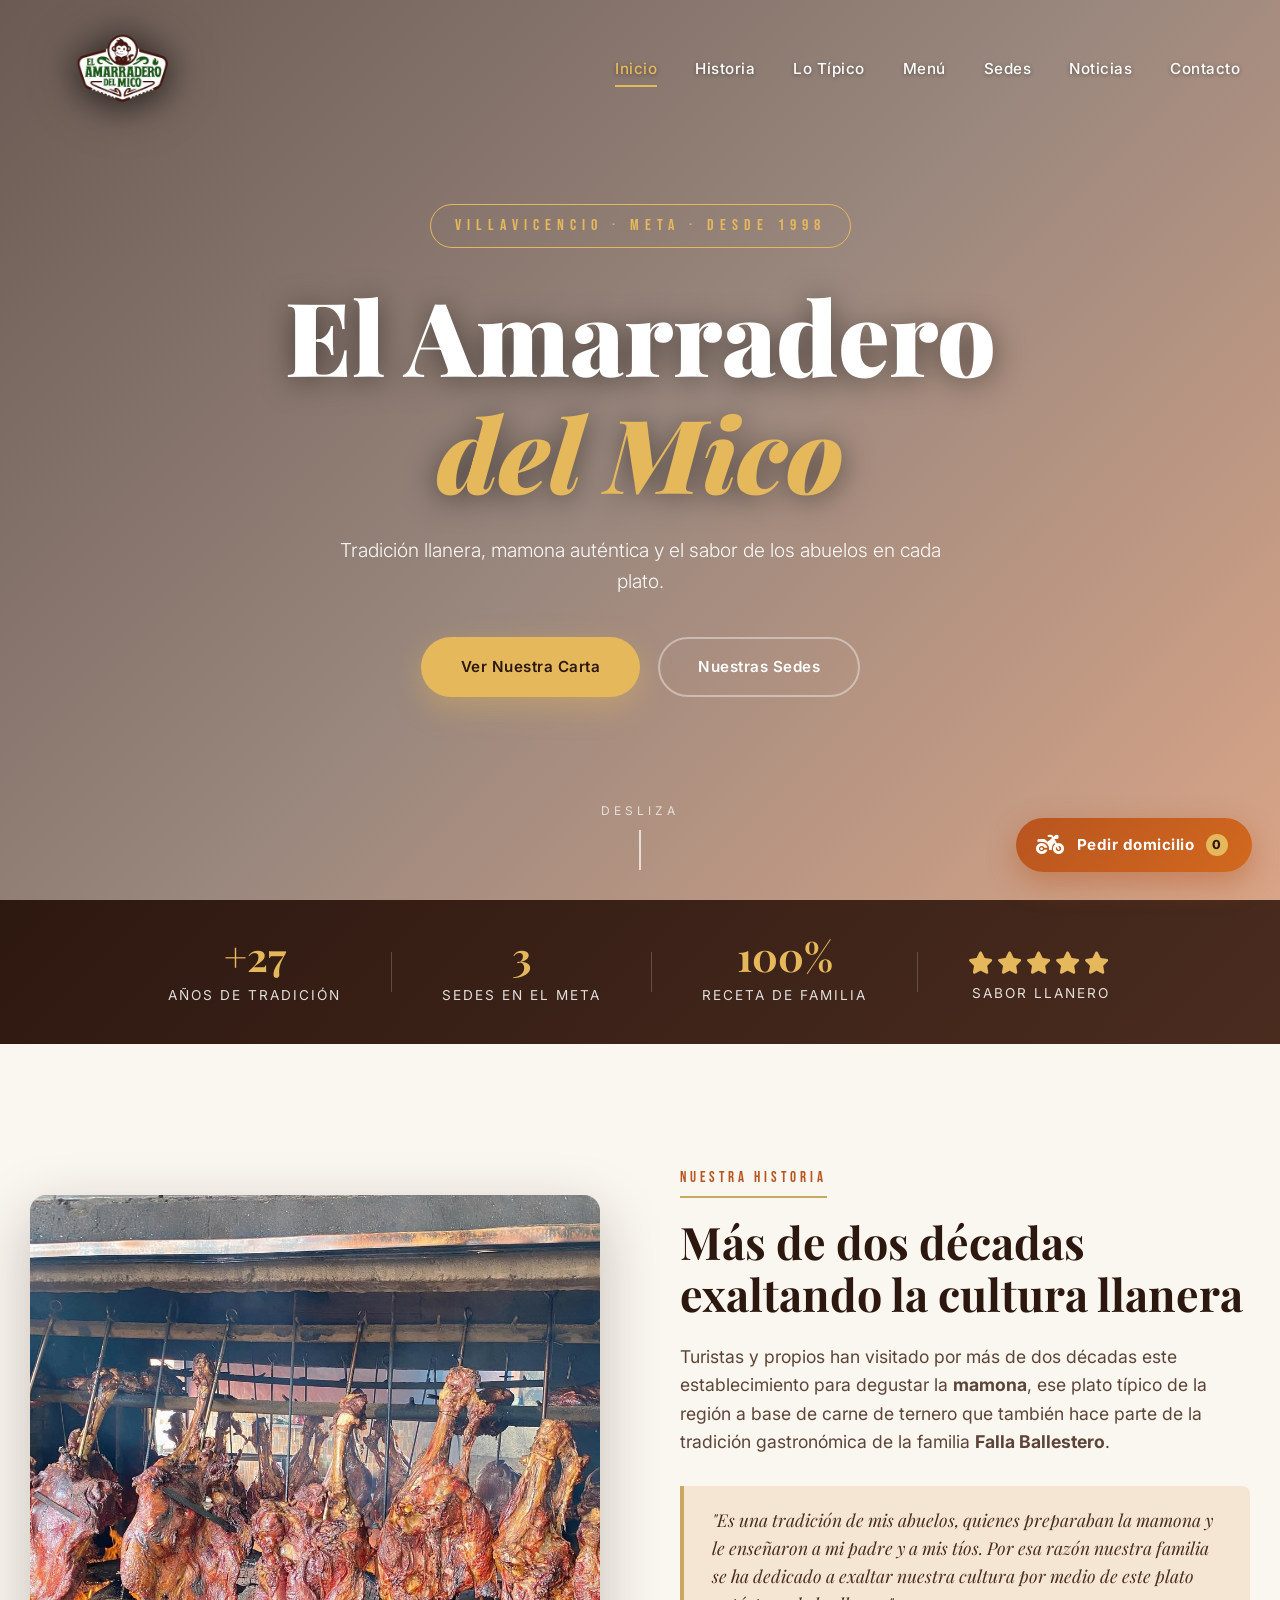
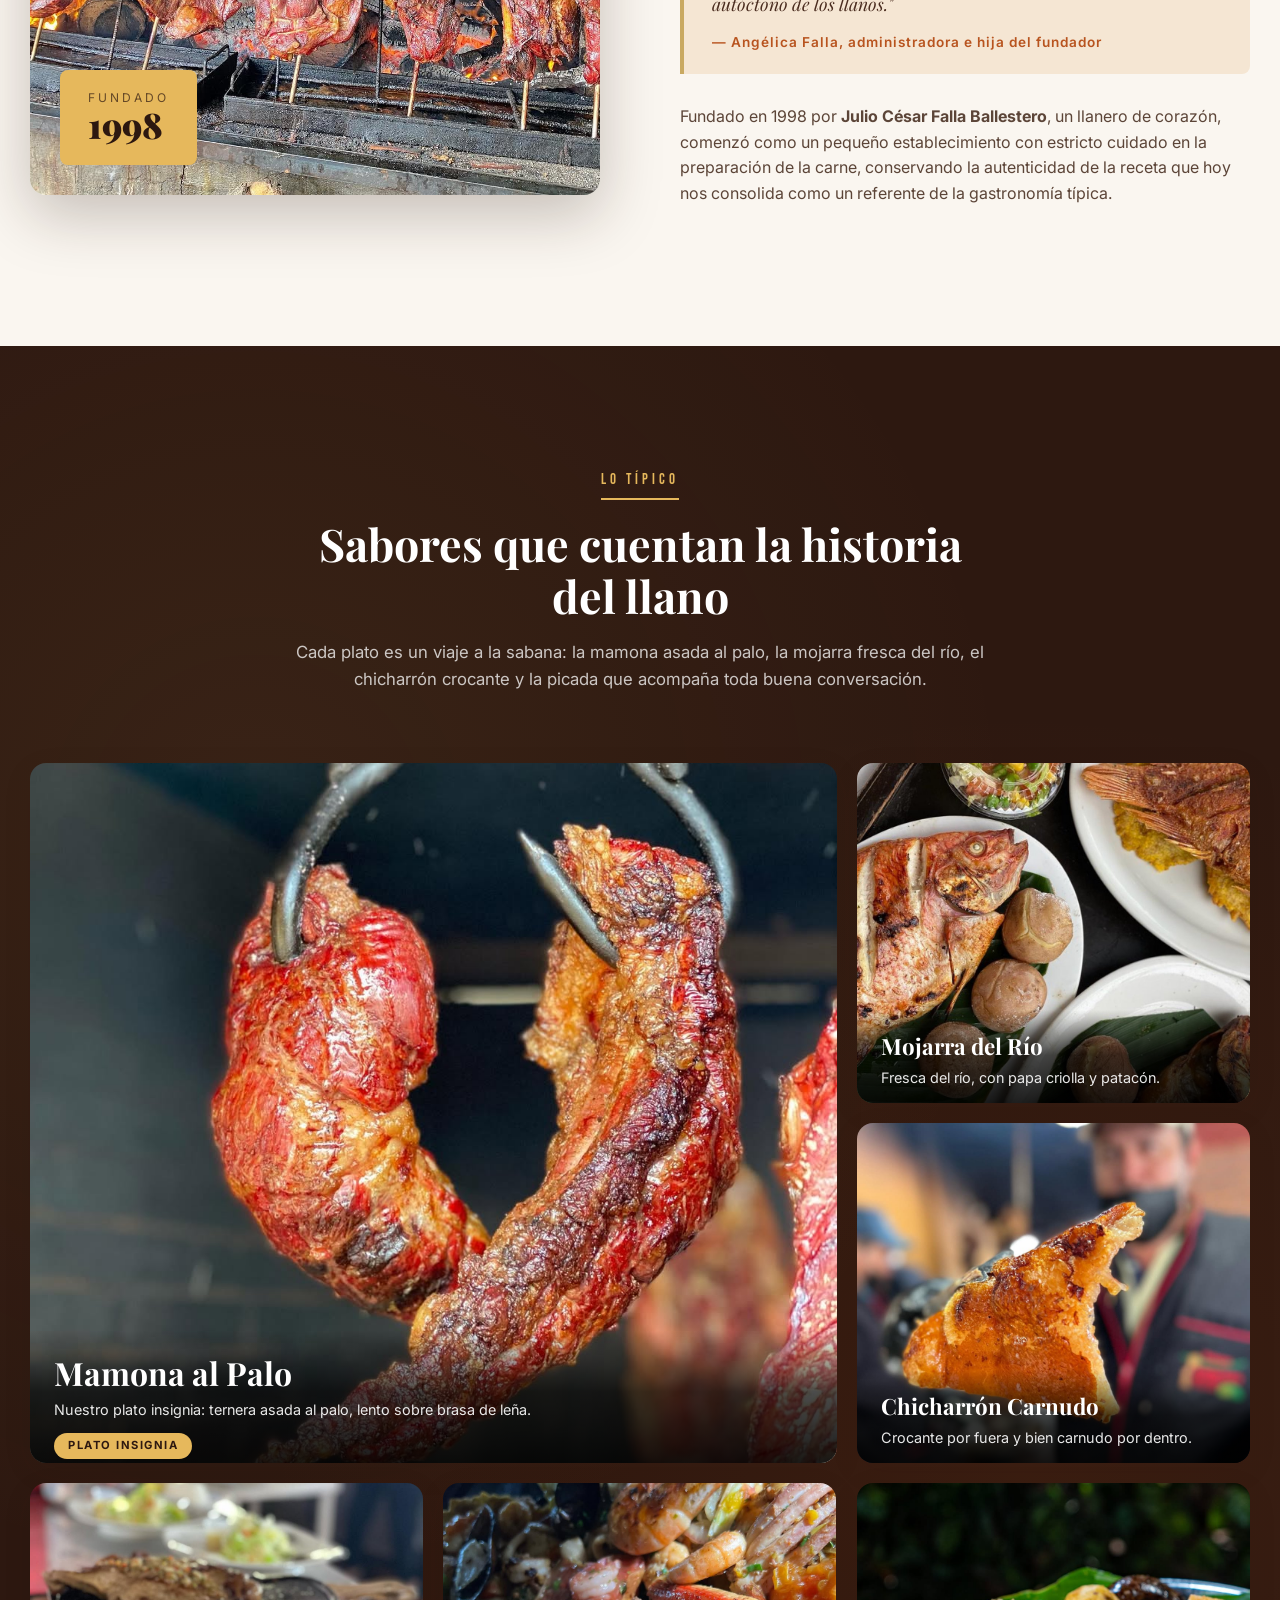
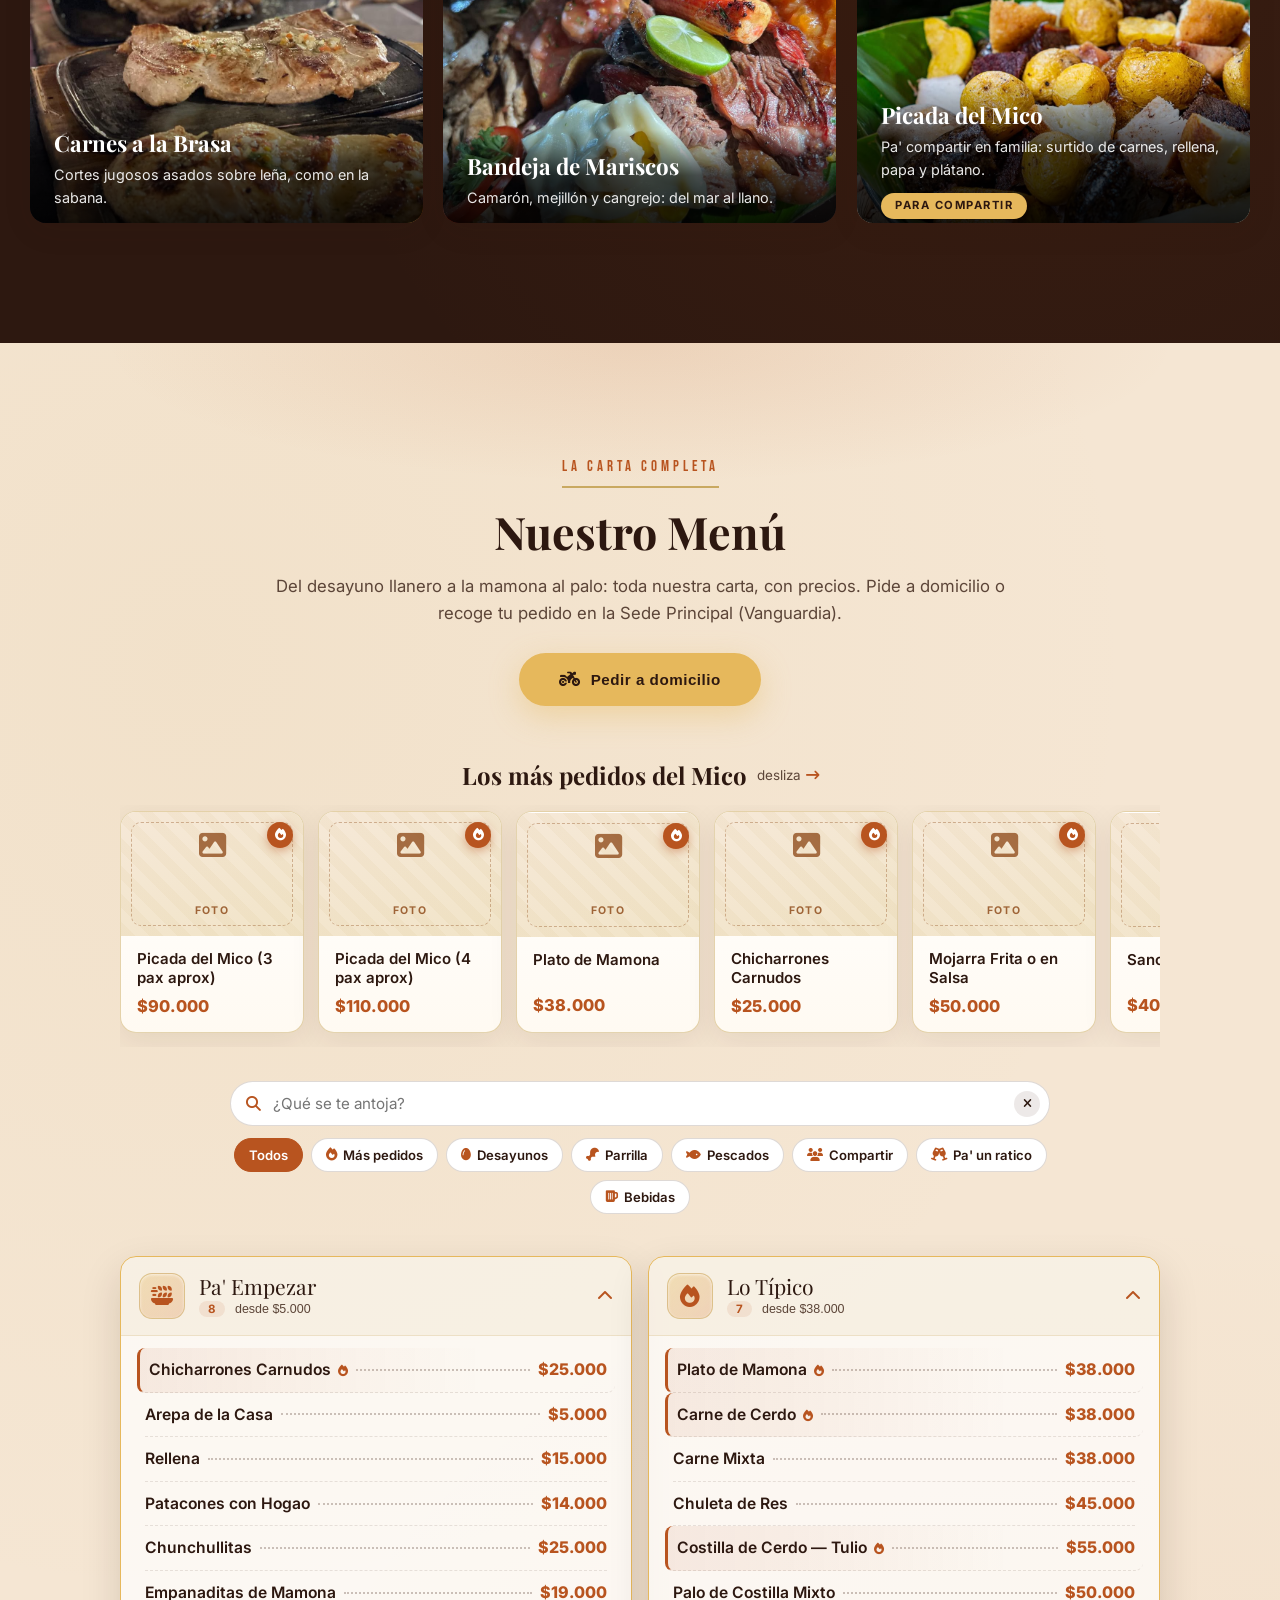
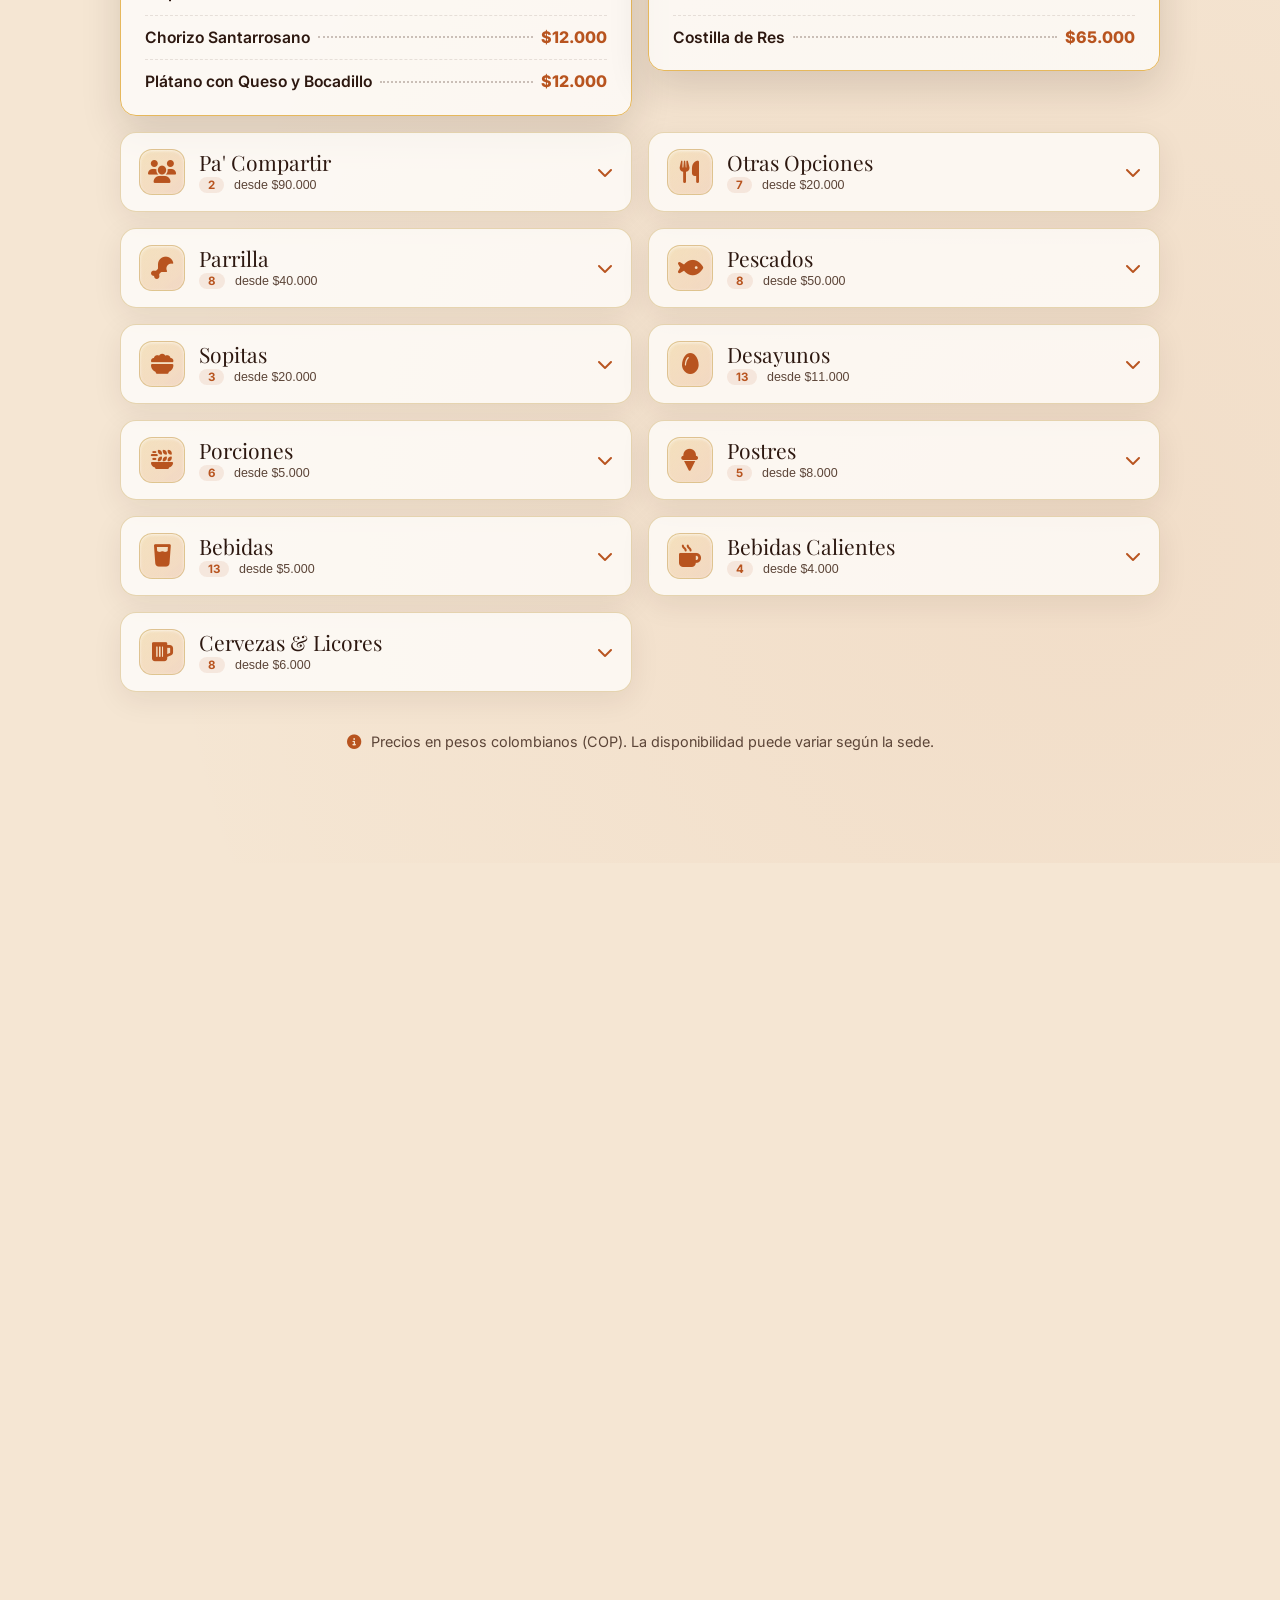
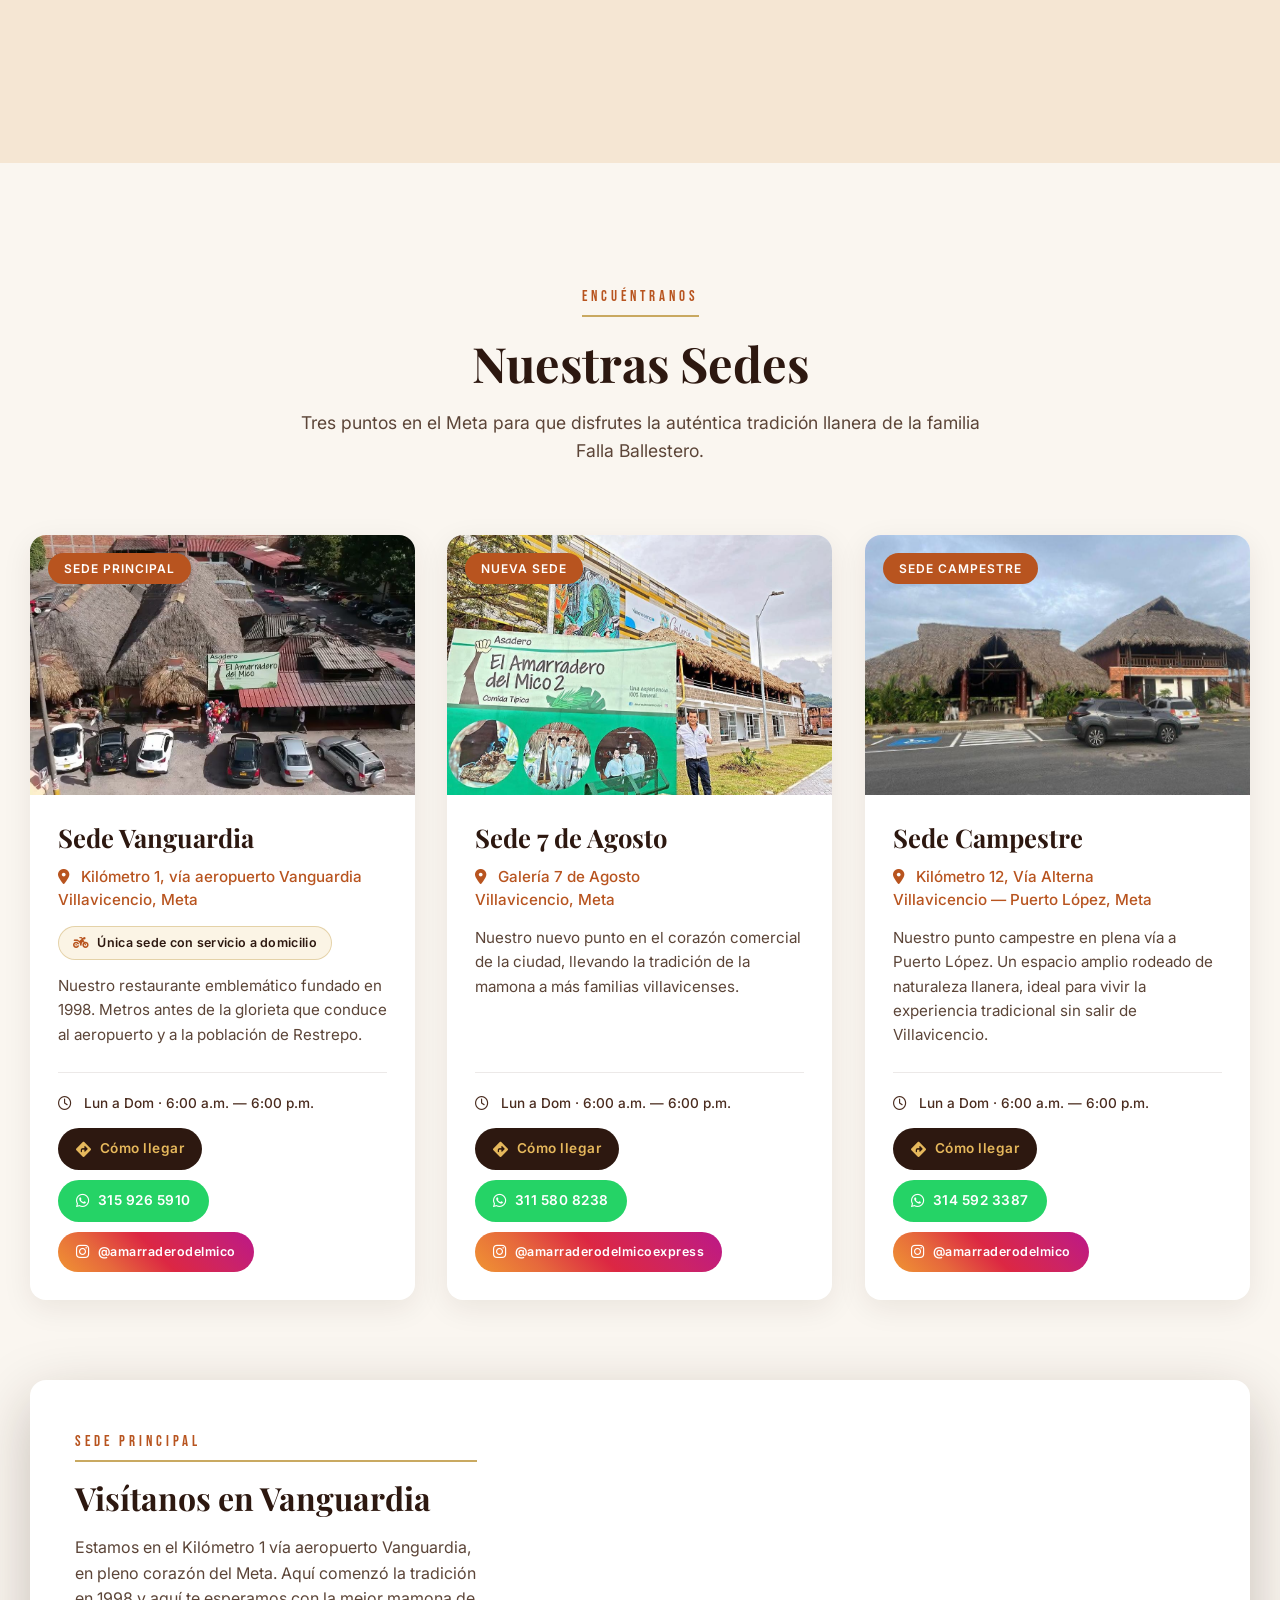
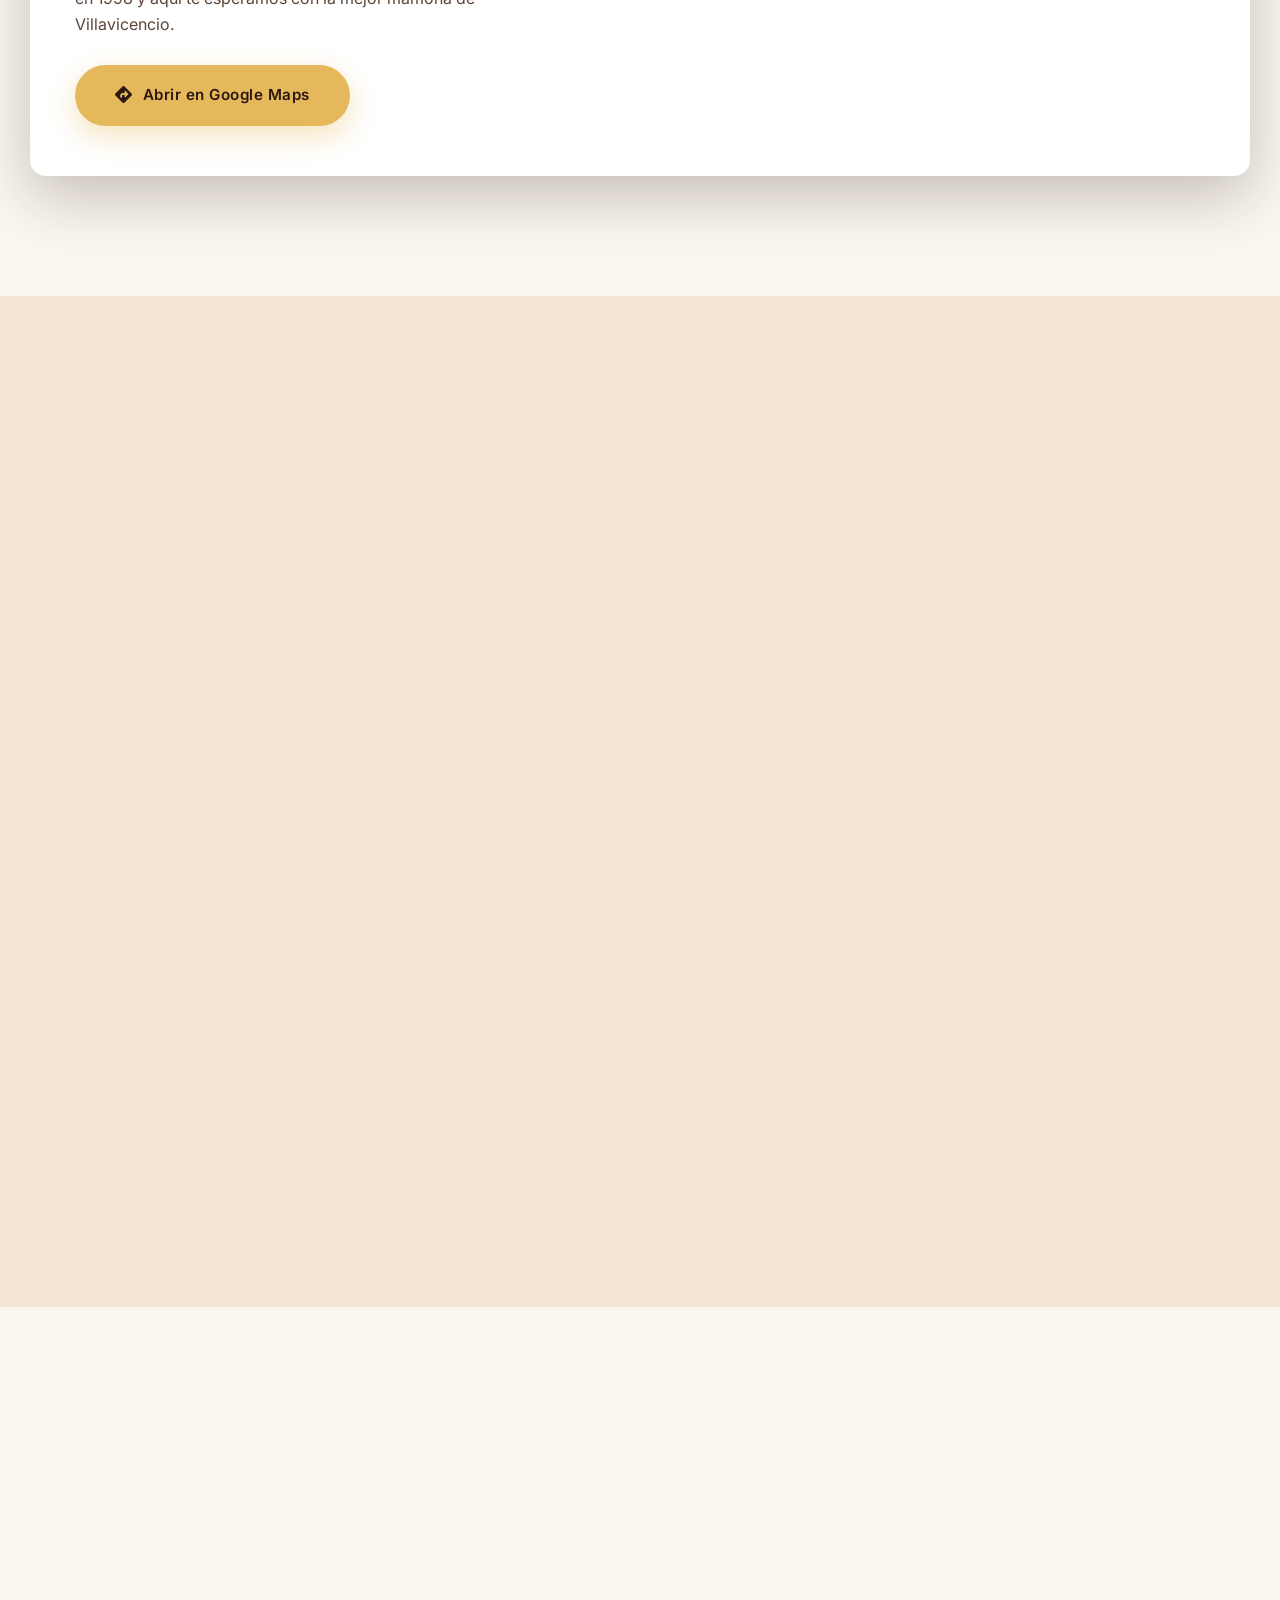
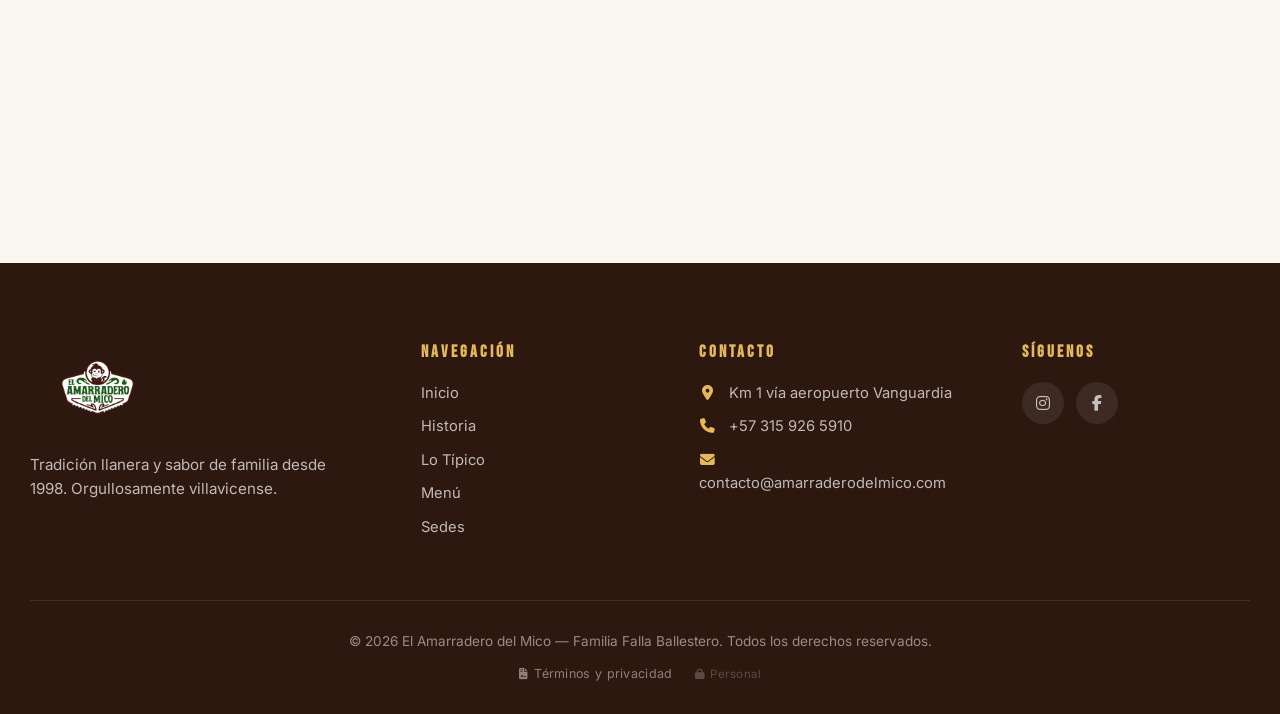
==== index.html @ 2a4f7fee "Mas pedidos: agrega la Picada de 4 pax y pone los familiares de primeros - POPULAR incluye ahora pic" ====
<!DOCTYPE html>
<html lang="es">
<head>
    <meta charset="UTF-8">
    <meta name="viewport" content="width=device-width, initial-scale=1.0">
    <meta name="description" content="El Amarradero del Mico - Restaurante folclórico llanero en Villavicencio. Mamona, carne a la llanera y tradición desde 1998.">
    <title>El Amarradero del Mico — Sabor Llanero desde 1998</title>
    <link rel="icon" type="image/png" sizes="32x32" href="statics/logodelmico.png">
    <link rel="icon" type="image/png" sizes="192x192" href="statics/logodelmico.png">
    <link rel="apple-touch-icon" href="statics/logodelmico.png">
    <meta name="theme-color" content="#4A2C1F">
    <link rel="preconnect" href="https://fonts.googleapis.com">
    <link rel="preconnect" href="https://fonts.gstatic.com" crossorigin>
    <link rel="preconnect" href="https://res.cloudinary.com" crossorigin>
    <link rel="preconnect" href="https://cdnjs.cloudflare.com" crossorigin>
    <link rel="dns-prefetch" href="https://unpkg.com">
    <link href="https://fonts.googleapis.com/css2?family=Playfair+Display:wght@600;700;900&family=Bebas+Neue&family=Inter:wght@300;400;500;600&display=swap" rel="stylesheet">
    <link rel="stylesheet" href="https://cdnjs.cloudflare.com/ajax/libs/font-awesome/6.5.1/css/all.min.css">
    <link rel="stylesheet" href="styles.css?v=20260724d">
</head>
<body class="loading">

    <!-- ============= SCROLL PROGRESS BAR ============= -->
    <div class="scroll-progress" id="scrollProgress"></div>

    <!-- ============= FAB DOMICILIO ============= -->
    <button class="fab-delivery" id="fabDelivery" aria-label="Pedir domicilio">
        <i class="fa-solid fa-motorcycle"></i>
        <span class="fab-text">Pedir domicilio</span>
        <span class="fab-count" id="fabCount" hidden>0</span>
    </button>

    <!-- ============= DELIVERY MODAL ============= -->
    <div class="delivery-modal" id="deliveryModal" aria-hidden="true">
        <div class="delivery-backdrop" data-close-delivery></div>

        <div class="delivery-panel">
            <!-- HEADER -->
            <header class="delivery-header">
                <div class="delivery-header-info">
                    <h2><i class="fa-solid fa-utensils"></i> Tu Pedido</h2>
                    <p>Domicilios solo desde la <strong>Sede Principal Vanguardia</strong> · Villavicencio</p>
                </div>
                <button class="delivery-close" data-close-delivery aria-label="Cerrar">
                    <i class="fa-solid fa-xmark"></i>
                </button>
            </header>

            <!-- TIPO DE PEDIDO TOGGLE -->
            <div class="order-type-toggle" id="orderTypeToggle">
                <button type="button" class="order-type-btn active" data-order-type="delivery">
                    <i class="fa-solid fa-motorcycle"></i>
                    <span>A Domicilio</span>
                    <small>Entregamos en tu dirección</small>
                </button>
                <button type="button" class="order-type-btn" data-order-type="pickup">
                    <i class="fa-solid fa-store"></i>
                    <span>Recoger en sede</span>
                    <small>Pasas por tu pedido</small>
                </button>
            </div>

            <!-- BODY: MENU + CART -->
            <div class="delivery-body" id="deliveryBody">
                <!-- MENU -->
                <div class="delivery-menu" id="deliveryMenu">
                    <!-- Generado por JS -->
                </div>

                <!-- CART -->
                <aside class="delivery-cart" id="deliveryCart">
                    <div class="cart-header">
                        <h3><i class="fa-solid fa-bag-shopping"></i> Tu pedido</h3>
                        <button class="cart-close-mobile" id="cartCloseMobile" aria-label="Cerrar carrito">
                            <i class="fa-solid fa-xmark"></i>
                        </button>
                    </div>
                    <div class="cart-items" id="cartItems">
                        <p class="cart-empty">Aún no has agregado nada. Selecciona platos del menú para empezar.</p>
                    </div>
                    <div class="cart-totals" id="cartTotals" hidden>
                        <div class="cart-row"><span>Subtotal</span><strong id="cartSubtotal">$0</strong></div>
                        <div class="cart-row"><span>Domicilio</span><strong id="cartDelivery">Se cuadra aparte</strong></div>
                        <div class="cart-row cart-total"><span>Total productos</span><strong id="cartTotal">$0</strong></div>
                        <button class="btn btn-primary cart-checkout" id="cartCheckout">
                            <i class="fa-solid fa-arrow-right"></i> Continuar al pedido
                        </button>
                    </div>
                </aside>

                <!-- BARRA STICKY MOBILE (visible solo en mobile con items en carrito) -->
                <button class="mobile-cart-bar" id="mobileCartBar" hidden>
                    <span class="bar-count"><span id="barCount">0</span></span>
                    <span class="bar-label">Ver mi pedido</span>
                    <span class="bar-total" id="barTotal">$0</span>
                </button>

                <!-- Backdrop carrito mobile -->
                <div class="cart-backdrop" id="cartBackdrop"></div>
            </div>

            <!-- CHECKOUT FORM (Rappi-style) -->
            <div class="delivery-checkout rappi-style" id="deliveryCheckout" hidden>
                <header class="checkout-topbar">
                    <button class="checkout-back-icon" id="checkoutBack" aria-label="Volver">
                        <i class="fa-solid fa-arrow-left"></i>
                    </button>
                    <h2>Terminar y pagar</h2>
                </header>

                <form class="checkout-form" id="checkoutForm">

                    <!-- MAPA + DIRECCION (solo domicilio) -->
                    <div class="checkout-card map-card delivery-only-fields" id="deliveryOnlyFields">
                        <div class="map-wrap">
                            <div class="map-container" id="mapContainer"></div>
                            <button type="button" class="adjust-pin-btn" id="btnLocate">
                                <i class="fa-solid fa-location-crosshairs"></i> Ajustar punto de entrega
                            </button>
                        </div>
                        <p class="map-coords" id="mapCoords" hidden></p>
                        <p class="map-privacy">
                            <i class="fa-solid fa-lock"></i>
                            Tu ubicación es opcional y solo se usa para la entrega de este pedido.
                            <a href="#" class="legal-link" data-open-legal="legal-ubicacion">Más información</a>
                        </p>

                        <div class="checkout-row address-row">
                            <div class="row-icon"><i class="fa-solid fa-location-dot"></i></div>
                            <div class="row-content">
                                <label class="row-label">Dirección de entrega</label>
                                <input type="text" name="direccion" id="addressInput" placeholder="Ej: Calle 12 # 45-67, Barrio La Esperanza">
                            </div>
                            <i class="fa-solid fa-chevron-right row-chevron"></i>
                        </div>
                    </div>

                    <!-- PICKUP INFO (solo pickup) -->
                    <div class="pickup-info full" id="pickupInfo" hidden>
                        <div class="pickup-icon"><i class="fa-solid fa-store"></i></div>
                        <h4>Recoges en Sede Vanguardia</h4>
                        <p class="pickup-address"><i class="fa-solid fa-location-dot"></i> Kilómetro 1, vía aeropuerto Vanguardia<br>Villavicencio, Meta</p>
                        <p class="pickup-time"><i class="fa-regular fa-clock"></i> Tu pedido estará listo en <strong>25 a 35 minutos</strong> aprox.</p>
                        <a href="https://www.google.com/maps/place/EL+AMARRADERO+DEL+MICO/@4.1659871,-73.6235892,17z" target="_blank" rel="noopener" class="pickup-map-link">
                            <i class="fa-solid fa-diamond-turn-right"></i> Ver cómo llegar a la sede
                        </a>
                    </div>

                    <!-- DETALLES ADICIONALES -->
                    <div class="checkout-card">
                        <div class="checkout-row">
                            <div class="row-icon"><i class="fa-solid fa-clipboard-list"></i></div>
                            <div class="row-content">
                                <label class="row-label">Detalles</label>
                                <textarea name="notas" rows="2" placeholder="Apartamento 302, sin cebolla, dejar en portería..."></textarea>
                            </div>
                        </div>
                    </div>

                    <!-- TUS DATOS -->
                    <div class="checkout-card">
                        <div class="checkout-row">
                            <div class="row-icon"><i class="fa-solid fa-user"></i></div>
                            <div class="row-content">
                                <label class="row-label">Nombre completo</label>
                                <input type="text" name="nombre" placeholder="¿Cómo te llamas?" required>
                            </div>
                        </div>
                        <div class="checkout-row row-divider">
                            <div class="row-icon"><i class="fa-solid fa-phone"></i></div>
                            <div class="row-content">
                                <label class="row-label">Teléfono de contacto</label>
                                <input type="tel" name="telefono" placeholder="Ej: 320 858 3991" required>
                            </div>
                        </div>
                    </div>

                    <!-- METODO DE PAGO -->
                    <div class="checkout-card payment-card">
                        <h4 class="card-title"><i class="fa-solid fa-credit-card"></i> Método de pago</h4>
                        <div class="payment-options payment-grid" id="paymentOptions">
                            <label class="payment-option active">
                                <input type="radio" name="metodo_pago" value="efectivo" checked>
                                <div class="payment-icon cash"><i class="fa-solid fa-money-bills"></i></div>
                                <div class="payment-text">
                                    <strong>Efectivo</strong>
                                    <span>Paga al recibir</span>
                                </div>
                                <span class="payment-badge"><i class="fa-solid fa-check"></i></span>
                            </label>
                            <!-- Pago con Wompi deshabilitado temporalmente. Para reactivarlo, descomentar este bloque.
                            <label class="payment-option">
                                <input type="radio" name="metodo_pago" value="pse">
                                <div class="payment-icon pse"><i class="fa-solid fa-building-columns"></i></div>
                                <div class="payment-text">
                                    <strong>Wompi</strong>
                                    <span>PSE, tarjeta o Nequi</span>
                                </div>
                                <span class="payment-badge"><i class="fa-solid fa-check"></i></span>
                            </label>
                            -->
                        </div>
                        <p class="payment-note">
                            <i class="fa-solid fa-circle-info"></i>
                            Por ahora recibimos <strong>pago en efectivo</strong> al momento de la entrega. Pronto habilitaremos pagos en línea.
                        </p>
                        <div class="payment-extra" id="paymentExtra">
                            <label class="row-label-sm">¿Con cuánto vas a pagar? (opcional)</label>
                            <input type="text" name="paga_con" placeholder="Ej: $100.000 — para alistar el cambio">
                        </div>
                        <div class="payment-info" id="paymentInfo" hidden>
                            <i class="fa-solid fa-circle-info"></i>
                            <span id="paymentInfoText"></span>
                        </div>
                    </div>

                    <!-- RESUMEN DEL PEDIDO -->
                    <div class="checkout-summary">
                        <h4>Resumen del pedido</h4>
                        <div id="checkoutSummary"></div>
                        <div class="cart-row cart-total"><span>Total productos</span><strong id="checkoutTotal">$0</strong></div>
                    </div>

                    <div class="confirm-bar">
                        <button type="submit" class="btn btn-confirm" id="confirmBtn">
                            <span class="confirm-icon"><i class="fa-solid fa-lock"></i></span>
                            <span class="confirm-content">
                                <span class="confirm-label" id="confirmLabel">Confirmar pedido</span>
                                <span class="confirm-total" id="confirmTotal">$0</span>
                            </span>
                            <span class="confirm-arrow"><i class="fa-solid fa-arrow-right"></i></span>
                            <span class="confirm-spinner" hidden><i class="fa-solid fa-circle-notch fa-spin"></i></span>
                        </button>
                        <p class="confirm-note"><i class="fa-solid fa-shield-halved"></i> Pago 100% seguro · Datos protegidos</p>
                        <p class="confirm-legal">Al confirmar aceptas los <a href="#" class="legal-link" data-open-legal>Términos del servicio</a> y el <a href="#" class="legal-link" data-open-legal="legal-datos">tratamiento de tus datos</a>.</p>
                    </div>
                </form>
            </div>

            <!-- PANTALLA DE ÉXITO (tras enviar el pedido) -->
            <div class="delivery-success" id="deliverySuccess" hidden>
                <div class="success-check"><i class="fa-solid fa-circle-check"></i></div>
                <h2 class="success-title">¡Pedido enviado!</h2>
                <p class="success-order" id="successOrder" hidden>N.º de pedido <strong id="successOrderNum">#—</strong></p>
                <p class="success-text" id="successText">
                    Terminamos de confirmar tu pedido por <strong>WhatsApp</strong> con la sede.
                    Si WhatsApp no se abrió solo, toca el botón de abajo.
                </p>
                <a class="btn btn-wa-success" id="successWa" href="#" target="_blank" rel="noopener">
                    <i class="fa-brands fa-whatsapp"></i> Abrir WhatsApp
                </a>
                <button type="button" class="btn-again" id="successAgain">
                    <i class="fa-solid fa-rotate-left"></i> Hacer otro pedido
                </button>
            </div>
        </div>
    </div>

    <!-- ============= TERMINOS Y CONDICIONES / PRIVACIDAD ============= -->
    <div class="legal-modal" id="legalModal" aria-hidden="true" role="dialog" aria-labelledby="legalTitle">
        <div class="legal-backdrop" data-close-legal></div>
        <div class="legal-panel">
            <header class="legal-header">
                <h2 id="legalTitle"><i class="fa-solid fa-file-contract"></i> Términos, Condiciones y Privacidad</h2>
                <button class="legal-close" data-close-legal aria-label="Cerrar">
                    <i class="fa-solid fa-xmark"></i>
                </button>
            </header>
            <div class="legal-body" id="legalBody">

                <p class="legal-intro">Estos términos aplican al servicio de <strong>pedidos a domicilio y para recoger</strong> realizados a través de este sitio web de <strong>El Amarradero del Mico</strong> (familia Falla Ballestero), Villavicencio, Meta, Colombia. Al confirmar un pedido aceptas estas condiciones.</p>

                <section class="legal-section">
                    <h3><i class="fa-solid fa-motorcycle"></i> 1. El servicio a domicilio</h3>
                    <ul>
                        <li>El servicio a domicilio lo presta <strong>únicamente nuestra Sede Principal (Vanguardia)</strong>. Las demás sedes no manejan domicilios. Los pedidos hechos en este sitio se gestionan desde esa sede y se confirman por <strong>WhatsApp</strong>.</li>
                        <li>El restaurante <strong>te gestiona el domiciliario</strong> para llevar tu pedido; el servicio de transporte es independiente del valor de los productos.</li>
                        <li>La cobertura es Villavicencio y sus alrededores, según la distancia a la Sede Vanguardia. Horario: lunes a domingo, 6:00 a.m. a 6:00 p.m.</li>
                        <li>El pedido se entiende <strong>aceptado únicamente cuando la sede lo confirma por WhatsApp</strong>. Hasta entonces no existe obligación de entrega.</li>
                        <li>La disponibilidad de los platos puede variar según la sede y la hora del día.</li>
                    </ul>
                </section>

                <section class="legal-section">
                    <h3><i class="fa-solid fa-hand-holding-dollar"></i> 2. Precios y costo del domicilio</h3>
                    <ul>
                        <li>Los precios están en pesos colombianos (COP) y pueden cambiar sin previo aviso.</li>
                        <li>El total mostrado en línea y lo que pagas al restaurante corresponde <strong>únicamente a los productos</strong>.</li>
                        <li>El <strong>valor del domicilio es aparte</strong> y no está incluido en ese total: lo <strong>cuadras directamente con el domiciliario cuando te lleve el pedido</strong>, según la distancia del punto de entrega. Nosotros gestionamos el domiciliario, pero ese valor se paga por aparte a él.</li>
                        <li>Si tienes dudas sobre el valor aproximado del domicilio para tu zona, puedes preguntarlo por WhatsApp a la sede antes de que despachemos tu pedido.</li>
                    </ul>
                </section>

                <section class="legal-section">
                    <h3><i class="fa-solid fa-credit-card"></i> 3. Pagos</h3>
                    <ul>
                        <li>Por el momento el único método de pago disponible es el <strong>pago en efectivo contra entrega</strong>: pagas los productos al domiciliario al recibir tu pedido (o en la sede si eliges recoger).</li>
                        <li>El campo "¿con cuánto vas a pagar?" es opcional y solo se usa para alistar tu cambio.</li>
                        <li>El valor del domicilio se paga <strong>por aparte al domiciliario en el momento de la entrega</strong>; es independiente de lo que pagas por los productos.</li>
                        <li>Los pagos electrónicos (PSE, tarjeta, Nequi) están <strong>temporalmente deshabilitados</strong>; cuando se habiliten, se procesarán en una plataforma de pagos segura y el restaurante no recibirá ni almacenará datos bancarios.</li>
                    </ul>
                </section>

                <section class="legal-section">
                    <h3><i class="fa-solid fa-box"></i> 4. Entrega, cambios y cancelaciones</h3>
                    <ul>
                        <li>Es tu responsabilidad indicar una <strong>dirección y teléfono correctos</strong>. Si el domiciliario no logra ubicarte, la sede intentará contactarte por teléfono o WhatsApp.</li>
                        <li>Los tiempos de entrega son estimados y pueden variar por clima, tráfico o demanda. Los pedidos para recoger suelen estar listos en 25 a 35 minutos.</li>
                        <li>Para cambios o cancelaciones escribe cuanto antes al WhatsApp de la sede. Si el pedido ya está en preparación o fue despachado, puede no ser posible cancelarlo.</li>
                        <li>Si recibes un producto equivocado o en mal estado, repórtalo de inmediato por WhatsApp para darte solución.</li>
                    </ul>
                </section>

                <section class="legal-section" id="legal-datos">
                    <h3><i class="fa-solid fa-shield-halved"></i> 5. Tratamiento de datos personales</h3>
                    <p>Conforme a la <strong>Ley 1581 de 2012</strong> y el Decreto 1377 de 2013 (Colombia), El Amarradero del Mico actúa como responsable del tratamiento de los datos que suministras al hacer tu pedido:</p>
                    <ul>
                        <li><strong>Datos que recogemos:</strong> nombre, teléfono, dirección de entrega, notas del pedido, ubicación aproximada (solo si decides compartirla), detalle del pedido y método de pago elegido.</li>
                        <li><strong>Para qué los usamos:</strong> gestionar, preparar, cobrar y entregar tu pedido; contactarte sobre su estado; y llevar un historial de pedidos que nos permita atenderte mejor.</li>
                        <li><strong>No vendemos tus datos.</strong> Solo se comparten con autoridades cuando la ley lo exija (y con la pasarela de pagos segura si en el futuro eliges un pago electrónico).</li>
                        <li><strong>Conservación:</strong> guardamos los datos el tiempo necesario para estas finalidades y las obligaciones legales del restaurante.</li>
                        <li><strong>Tus derechos:</strong> puedes conocer, actualizar, rectificar o suprimir tus datos, y revocar tu autorización, escribiendo a <a href="mailto:contacto@amarraderodelmico.com">contacto@amarraderodelmico.com</a> o al WhatsApp <a href="https://wa.me/573159265910" target="_blank" rel="noopener">315 926 5910</a>.</li>
                    </ul>
                </section>

                <section class="legal-section" id="legal-ubicacion">
                    <h3><i class="fa-solid fa-location-dot"></i> 6. Uso de tu ubicación (GPS)</h3>
                    <ul>
                        <li>Compartir tu ubicación es <strong>totalmente opcional</strong>: solo ocurre si aceptas el permiso que pide tu navegador, y siempre puedes escribir la dirección manualmente.</li>
                        <li>La ubicación se usa <strong>únicamente</strong> para fijar el punto de entrega en el mapa y coordinar el valor del domicilio. <strong>No te rastreamos</strong> en segundo plano ni después de cerrar la página.</li>
                        <li>Para convertir tus coordenadas en una dirección legible usamos el servicio de mapas <strong>OpenStreetMap (Nominatim)</strong>; tus coordenadas se envían a ese servicio solo con ese fin.</li>
                        <li>Las coordenadas del punto de entrega se guardan junto con el pedido para que el domiciliario pueda ubicarte.</li>
                    </ul>
                </section>

                <section class="legal-section">
                    <h3><i class="fa-solid fa-circle-check"></i> 7. Aceptación y contacto</h3>
                    <p>Al confirmar un pedido en este sitio declaras que leíste y aceptas estos términos y el tratamiento de tus datos aquí descrito. Para cualquier duda, reclamo o solicitud sobre tus datos: <a href="mailto:contacto@amarraderodelmico.com">contacto@amarraderodelmico.com</a> · WhatsApp <a href="https://wa.me/573159265910" target="_blank" rel="noopener">315 926 5910</a>.</p>
                    <p class="legal-updated">Última actualización: julio de 2026 · El Amarradero del Mico — Villavicencio, Meta, Colombia.</p>
                </section>

            </div>
        </div>
    </div>

    <!-- ============= LOADER ============= -->
    <div class="loader" id="loader">
        <div class="loader-content">
            <img src="statics/logodelmico.png" alt="El Amarradero del Mico" class="loader-logo">
            <div class="loader-bar-wrap">
                <div class="loader-bar" id="loaderBar"></div>
            </div>
            <p class="loader-text">Cargando tradición llanera</p>
        </div>
    </div>

    <!-- ============= NAVBAR ============= -->
    <header class="navbar" id="navbar">
        <div class="nav-backdrop" id="navBackdrop"></div>
        <div class="nav-container">
            <a href="#inicio" class="nav-logo">
                <img src="statics/logodelmico.png" alt="El Amarradero del Mico">
            </a>
            <nav class="nav-menu" id="navMenu" aria-label="Menú principal">
                <div class="nav-menu-head">
                    <img src="statics/logodelmico.png" alt="">
                    <div class="nav-menu-title">
                        <strong>El Amarradero del Mico</strong>
                        <span>Sabor llanero · Desde 1998</span>
                    </div>
                    <button type="button" class="nav-menu-close" id="navClose" aria-label="Cerrar menú">
                        <i class="fa-solid fa-xmark"></i>
                    </button>
                </div>
                <div class="nav-links">
                    <a href="#inicio"><i class="fa-solid fa-house"></i><span>Inicio</span></a>
                    <a href="#historia"><i class="fa-solid fa-book-open"></i><span>Historia</span></a>
                    <a href="#carta"><i class="fa-solid fa-fire"></i><span>Lo Típico</span></a>
                    <a href="#menu"><i class="fa-solid fa-utensils"></i><span>Menú</span></a>
                    <a href="#sedes"><i class="fa-solid fa-location-dot"></i><span>Sedes</span></a>
                    <a href="#noticias"><i class="fa-solid fa-newspaper"></i><span>Noticias</span></a>
                    <a href="#contacto"><i class="fa-solid fa-phone"></i><span>Contacto</span></a>
                </div>
                <div class="nav-menu-cta">
                    <button type="button" class="btn btn-primary nav-cta-delivery" data-open-delivery>
                        <i class="fa-solid fa-motorcycle"></i> Pedir a domicilio
                    </button>
                    <a class="nav-cta-wa" href="https://wa.me/573159265910" target="_blank" rel="noopener">
                        <i class="fa-brands fa-whatsapp"></i> Escríbenos por WhatsApp
                    </a>
                </div>
            </nav>
            <button class="nav-toggle" id="navToggle" aria-label="Abrir menú" aria-expanded="false" aria-controls="navMenu">
                <span></span><span></span><span></span>
            </button>
        </div>
    </header>

    <!-- ============= HERO ============= -->
    <section class="hero" id="inicio">
        <video class="hero-video" id="heroVideo" autoplay muted loop playsinline>
            <source src="https://res.cloudinary.com/dxfgqsp8y/video/upload/q_auto,f_auto/videoherofinal_hbehbp.mp4" type="video/mp4">
        </video>
        <div class="hero-overlay"></div>
        <div class="hero-content">
            <span class="hero-tag">Villavicencio · Meta · Desde 1998</span>
            <h1 class="hero-title">El Amarradero<br><span>del Mico</span></h1>
            <p class="hero-subtitle">Tradición llanera, mamona auténtica y el sabor de los abuelos en cada plato.</p>
            <div class="hero-buttons">
                <a href="#menu" class="btn btn-primary">Ver Nuestra Carta</a>
                <a href="#sedes" class="btn btn-ghost">Nuestras Sedes</a>
            </div>
        </div>
        <div class="hero-scroll">
            <span>Desliza</span>
            <div class="scroll-line"></div>
        </div>
    </section>

    <!-- ============= TIRA DE VALORES ============= -->
    <section class="strip">
        <div class="strip-item">
            <span class="strip-num">+27</span>
            <span class="strip-label">Años de tradición</span>
        </div>
        <div class="strip-divider"></div>
        <div class="strip-item">
            <span class="strip-num">3</span>
            <span class="strip-label">Sedes en el Meta</span>
        </div>
        <div class="strip-divider"></div>
        <div class="strip-item">
            <span class="strip-num">100%</span>
            <span class="strip-label">Receta de familia</span>
        </div>
        <div class="strip-divider"></div>
        <div class="strip-item">
            <span class="strip-num strip-stars"><i class="fa-solid fa-star"></i><i class="fa-solid fa-star"></i><i class="fa-solid fa-star"></i><i class="fa-solid fa-star"></i><i class="fa-solid fa-star"></i></span>
            <span class="strip-label">Sabor llanero</span>
        </div>
    </section>

    <!-- ============= HISTORIA ============= -->
    <section class="historia" id="historia">
        <div class="historia-container">
            <div class="historia-img">
                <img src="statics/img/principal2.jpg" alt="Preparación de la mamona">
                <div class="historia-badge">
                    <span>Fundado</span>
                    <strong>1998</strong>
                </div>
            </div>
            <div class="historia-text">
                <span class="section-tag">Nuestra Historia</span>
                <h2>Más de dos décadas exaltando la cultura llanera</h2>
                <p class="lead">Turistas y propios han visitado por más de dos décadas este establecimiento para degustar la <strong>mamona</strong>, ese plato típico de la región a base de carne de ternero que también hace parte de la tradición gastronómica de la familia <strong>Falla Ballestero</strong>.</p>
                <blockquote>
                    "Es una tradición de mis abuelos, quienes preparaban la mamona y le enseñaron a mi padre y a mis tíos. Por esa razón nuestra familia se ha dedicado a exaltar nuestra cultura por medio de este plato autóctono de los llanos."
                    <cite>— Angélica Falla, administradora e hija del fundador</cite>
                </blockquote>
                <p>Fundado en 1998 por <strong>Julio César Falla Ballestero</strong>, un llanero de corazón, comenzó como un pequeño establecimiento con estricto cuidado en la preparación de la carne, conservando la autenticidad de la receta que hoy nos consolida como un referente de la gastronomía típica.</p>
            </div>
        </div>
    </section>

    <!-- ============= CARTA / GALERIA ============= -->
    <section class="carta" id="carta">
        <div class="carta-header">
            <span class="section-tag light">Lo Típico</span>
            <h2>Sabores que cuentan la historia del llano</h2>
            <p>Cada plato es un viaje a la sabana: la mamona asada al palo, la mojarra fresca del río, el chicharrón crocante y la picada que acompaña toda buena conversación.</p>
        </div>

        <div class="carta-grid">
            <article class="dish dish-large">
                <img src="statics/img/comida4.jpg" alt="Carne de mamona asada al palo sobre brasa de leña">
                <div class="dish-info">
                    <h3>Mamona al Palo</h3>
                    <p>Nuestro plato insignia: ternera asada al palo, lento sobre brasa de leña.</p>
                    <span class="dish-tag">Plato Insignia</span>
                </div>
            </article>
            <article class="dish">
                <img src="statics/img/comida2.jpg" alt="Mojarra del río con papa criolla y patacón">
                <div class="dish-info">
                    <h3>Mojarra del Río</h3>
                    <p>Fresca del río, con papa criolla y patacón.</p>
                </div>
            </article>
            <article class="dish">
                <img src="statics/img/comida6.jpg" alt="Chicharrón carnudo y crocante">
                <div class="dish-info">
                    <h3>Chicharrón Carnudo</h3>
                    <p>Crocante por fuera y bien carnudo por dentro.</p>
                </div>
            </article>
            <article class="dish">
                <img src="statics/img/comida.jpg" alt="Cortes de carne a la brasa en tabla">
                <div class="dish-info">
                    <h3>Carnes a la Brasa</h3>
                    <p>Cortes jugosos asados sobre leña, como en la sabana.</p>
                </div>
            </article>
            <article class="dish">
                <img src="statics/img/comida5.jpg" alt="Bandeja de mariscos con camarón, mejillón y cangrejo">
                <div class="dish-info">
                    <h3>Bandeja de Mariscos</h3>
                    <p>Camarón, mejillón y cangrejo: del mar al llano.</p>
                </div>
            </article>
            <article class="dish">
                <img src="statics/img/DDD.jpg" alt="Picada llanera surtida en hoja de plátano">
                <div class="dish-info">
                    <h3>Picada del Mico</h3>
                    <p>Pa' compartir en familia: surtido de carnes, rellena, papa y plátano.</p>
                    <span class="dish-tag">Para Compartir</span>
                </div>
            </article>
        </div>
    </section>

    <!-- ============= MENU / CARTA COMPLETA ============= -->
    <section class="menu-full" id="menu">
        <div class="menu-full-header">
            <span class="section-tag">La Carta Completa</span>
            <h2>Nuestro Menú</h2>
            <p>Del desayuno llanero a la mamona al palo: toda nuestra carta, con precios. Pide a domicilio o recoge tu pedido en la Sede Principal (Vanguardia).</p>
            <button type="button" class="btn btn-primary menu-full-cta" data-open-delivery>
                <i class="fa-solid fa-motorcycle"></i> Pedir a domicilio
            </button>
        </div>
        <div class="menu-full-body" id="fullMenu">
            <!-- Generado por JS desde MENU_DATA (misma fuente que el domicilio) -->
        </div>
        <p class="menu-full-note">
            <i class="fa-solid fa-circle-info"></i>
            Precios en pesos colombianos (COP). La disponibilidad puede variar según la sede.
        </p>
    </section>

    <!-- ============= EXPERIENCIA / BANDA ============= -->
    <section class="experiencia">
        <div class="exp-img">
            <img src="statics/img/dos.jpg" alt="Ambiente folclórico llanero">
        </div>
        <div class="exp-text">
            <span class="section-tag">La Experiencia</span>
            <h2>Más que un restaurante,<br>una vivencia llanera</h2>
            <p>Entre el aroma del fogón, el sonido del arpa, el cuatro y las maracas, en El Amarradero del Mico no solo comes: <strong>vives el llano</strong>. Cada visita es una celebración de nuestra identidad, de la hospitalidad llanera y del recio orgullo de ser de esta tierra.</p>
            <ul class="exp-list">
                <li><span><i class="fa-solid fa-music"></i></span> Música llanera en vivo</li>
                <li><span><i class="fa-solid fa-fire"></i></span> Mamona asada al palo a la vista</li>
                <li><span><i class="fa-solid fa-wheat-awn"></i></span> Ambiente tradicional folclórico</li>
                <li><span><i class="fa-solid fa-people-group"></i></span> Espacios para familias y grupos</li>
            </ul>
        </div>
    </section>

    <!-- ============= SEDES ============= -->
    <section class="sedes" id="sedes">
        <div class="sedes-header">
            <span class="section-tag">Encuéntranos</span>
            <h2>Nuestras Sedes</h2>
            <p>Tres puntos en el Meta para que disfrutes la auténtica tradición llanera de la familia Falla Ballestero.</p>
        </div>

        <div class="sedes-grid">

            <article class="sede-card">
                <div class="sede-img">
                    <img src="statics/localvanguardia.jpg" alt="Sede Vanguardia">
                    <span class="sede-badge">Sede Principal</span>
                </div>
                <div class="sede-body">
                    <h3>Sede Vanguardia</h3>
                    <p class="sede-direccion"><i class="fa-solid fa-location-dot"></i> Kilómetro 1, vía aeropuerto Vanguardia<br>Villavicencio, Meta</p>
                    <p class="sede-domicilios"><i class="fa-solid fa-motorcycle"></i> Única sede con servicio a domicilio</p>
                    <p class="sede-info">Nuestro restaurante emblemático fundado en 1998. Metros antes de la glorieta que conduce al aeropuerto y a la población de Restrepo.</p>
                    <div class="sede-footer">
                        <span class="sede-hora"><i class="fa-regular fa-clock"></i> Lun a Dom · 6:00 a.m. — 6:00 p.m.</span>
                        <div class="sede-actions">
                            <a class="sede-link" href="https://www.google.com/maps/place/EL+AMARRADERO+DEL+MICO/@4.1659871,-73.6235892,17z/data=!4m6!3m5!1s0x8e3e2dbbfb4af99f:0x55e2b8428a188ed8!8m2!3d4.1659871!4d-73.6235892!16s%2Fg%2F11c5kkxc6c" target="_blank" rel="noopener"><i class="fa-solid fa-diamond-turn-right"></i> Cómo llegar</a>
                            <a class="sede-link sede-link-wa" href="https://wa.me/573159265910" target="_blank" rel="noopener" aria-label="WhatsApp sede principal Vanguardia"><i class="fa-brands fa-whatsapp"></i> 315 926 5910</a>
                            <a class="sede-link sede-link-ig" href="https://www.instagram.com/amarraderodelmico/" target="_blank" rel="noopener" aria-label="Instagram sede principal"><i class="fa-brands fa-instagram"></i> @amarraderodelmico</a>
                        </div>
                    </div>
                </div>
            </article>

            <article class="sede-card">
                <div class="sede-img">
                    <img src="statics/loxal7deagosto.jpg" alt="Sede 7 de Agosto">
                    <span class="sede-badge">Nueva Sede</span>
                </div>
                <div class="sede-body">
                    <h3>Sede 7 de Agosto</h3>
                    <p class="sede-direccion"><i class="fa-solid fa-location-dot"></i> Galería 7 de Agosto<br>Villavicencio, Meta</p>
                    <p class="sede-info">Nuestro nuevo punto en el corazón comercial de la ciudad, llevando la tradición de la mamona a más familias villavicenses.</p>
                    <div class="sede-footer">
                        <span class="sede-hora"><i class="fa-regular fa-clock"></i> Lun a Dom · 6:00 a.m. — 6:00 p.m.</span>
                        <div class="sede-actions">
                            <a class="sede-link" href="https://www.google.com/maps/place/EL+AMARRADERO+DEL+MICO+EXPRESS/@4.14149614,-73.69070241,17z/data=!4m6!3m5!1s0x8e3e2d2e7e749c49:0x9c970fda49929d51!8m2!3d4.14149614!4d-73.69070241" target="_blank" rel="noopener"><i class="fa-solid fa-diamond-turn-right"></i> Cómo llegar</a>
                            <a class="sede-link sede-link-wa" href="https://wa.me/573115808238" target="_blank" rel="noopener" aria-label="WhatsApp sede 7 de Agosto"><i class="fa-brands fa-whatsapp"></i> 311 580 8238</a>
                            <a class="sede-link sede-link-ig" href="https://www.instagram.com/amarraderodelmicoexpress/" target="_blank" rel="noopener" aria-label="Instagram sede 7 de Agosto"><i class="fa-brands fa-instagram"></i> @amarraderodelmicoexpress</a>
                        </div>
                    </div>
                </div>
            </article>

            <article class="sede-card">
                <div class="sede-img">
                    <img src="statics/localpuertolopez.jpg" alt="Sede Campestre - Vía Puerto López">
                    <span class="sede-badge">Sede Campestre</span>
                </div>
                <div class="sede-body">
                    <h3>Sede Campestre</h3>
                    <p class="sede-direccion"><i class="fa-solid fa-location-dot"></i> Kilómetro 12, Vía Alterna<br>Villavicencio — Puerto López, Meta</p>
                    <p class="sede-info">Nuestro punto campestre en plena vía a Puerto López. Un espacio amplio rodeado de naturaleza llanera, ideal para vivir la experiencia tradicional sin salir de Villavicencio.</p>
                    <div class="sede-footer">
                        <span class="sede-hora"><i class="fa-regular fa-clock"></i> Lun a Dom · 6:00 a.m. — 6:00 p.m.</span>
                        <div class="sede-actions">
                            <a class="sede-link" href="https://www.google.com/maps/place/EL+AMARRADERO+DEL+MICO+CAMPESTRE/@4.07921866,-73.53465103,17z/data=!4m6!3m5!1s0x8e3e29cddab28e81:0xa1ed75839f53cd32!8m2!3d4.07921866!4d-73.53465103" target="_blank" rel="noopener"><i class="fa-solid fa-diamond-turn-right"></i> Cómo llegar</a>
                            <a class="sede-link sede-link-wa" href="https://wa.me/573145923387" target="_blank" rel="noopener" aria-label="WhatsApp sede Campestre"><i class="fa-brands fa-whatsapp"></i> 314 592 3387</a>
                            <a class="sede-link sede-link-ig" href="https://www.instagram.com/amarraderodelmico/" target="_blank" rel="noopener" aria-label="Instagram sede Campestre"><i class="fa-brands fa-instagram"></i> @amarraderodelmico</a>
                        </div>
                    </div>
                </div>
            </article>

        </div>

        <!-- ============= MAPA SEDE PRINCIPAL ============= -->
        <div class="sede-map-wrap">
            <div class="sede-map-text">
                <span class="section-tag">Sede Principal</span>
                <h3>Visítanos en Vanguardia</h3>
                <p>Estamos en el Kilómetro 1 vía aeropuerto Vanguardia, en pleno corazón del Meta. Aquí comenzó la tradición en 1998 y aquí te esperamos con la mejor mamona de Villavicencio.</p>
                <a class="btn btn-primary" href="https://www.google.com/maps/place/EL+AMARRADERO+DEL+MICO/@4.1659871,-73.6235892,17z" target="_blank" rel="noopener"><i class="fa-solid fa-diamond-turn-right"></i> Abrir en Google Maps</a>
            </div>
            <div class="sede-map-frame">
                <iframe src="https://www.google.com/maps/embed?pb=!1m18!1m12!1m3!1d3979.2763362092587!2d-73.6235892!3d4.1659871!2m3!1f0!2f0!3f0!3m2!1i1024!2i768!4f13.1!3m3!1m2!1s0x8e3e2dbbfb4af99f%3A0x55e2b8428a188ed8!2sEL%20AMARRADERO%20DEL%20MICO%20restaurante%20asadero%20de%20carne%20mamona%20a%20la%20llanera%20Villavicencio!5e0!3m2!1ses-419!2sco!4v1779472420540!5m2!1ses-419!2sco" allowfullscreen loading="lazy" referrerpolicy="no-referrer-when-downgrade" title="Ubicación El Amarradero del Mico - Sede Vanguardia"></iframe>
            </div>
        </div>
    </section>

    <!-- ============= NOTICIAS / PRENSA ============= -->
    <section class="noticias" id="noticias">
        <div class="noticias-header">
            <span class="section-tag">En la Prensa</span>
            <h2>Hablan de nosotros</h2>
            <p>Más de dos décadas siendo referente de la cultura llanera. Estos son algunos medios donde han contado nuestra historia.</p>
        </div>

        <div class="noticias-grid">

            <article class="news-card">
                <a href="https://www.eltiempo.com/mas-contenido/a-don-julio-hay-bastante-que-aprenderle-3385910" target="_blank" rel="noopener" class="news-link">
                    <div class="news-img">
                        <img src="statics/noticias/noticia1.jpeg" alt="Don Julio César Falla Ballestero, fundador de El Amarradero del Mico">
                        <span class="news-badge"><i class="fa-solid fa-newspaper"></i></span>
                    </div>
                    <div class="news-body">
                        <div class="news-meta">
                            <span class="news-source">El Tiempo</span>
                            <span class="news-date">Reportaje</span>
                        </div>
                        <h3>"A don Julio hay bastante que aprenderle"</h3>
                        <p>Un homenaje a Julio César Falla Ballestero, fundador de El Amarradero del Mico, y a la tradición llanera que ha construido durante más de dos décadas.</p>
                        <span class="news-read">Leer en El Tiempo <i class="fa-solid fa-arrow-right"></i></span>
                    </div>
                </a>
            </article>

            <article class="news-card">
                <a href="https://www.las2orillas.co/yo-naci-con-un-tenedor-y-un-cuchillo-historia-de-un-restaurante-insignia/" target="_blank" rel="noopener" class="news-link">
                    <div class="news-img">
                        <img src="statics/noticias/NOTICIA2.jpg" alt="El Amarradero del Mico en Las2Orillas">
                        <span class="news-badge"><i class="fa-solid fa-newspaper"></i></span>
                    </div>
                    <div class="news-body">
                        <div class="news-meta">
                            <span class="news-source">Las2Orillas</span>
                            <span class="news-date">Crónica</span>
                        </div>
                        <h3>"Yo nací con un tenedor y un cuchillo": historia de un restaurante insignia</h3>
                        <p>La crónica de cómo El Amarradero del Mico se convirtió en un referente gastronómico del llano y un símbolo de la cultura villavicense.</p>
                        <span class="news-read">Leer en Las2Orillas <i class="fa-solid fa-arrow-right"></i></span>
                    </div>
                </a>
            </article>

            <article class="news-card">
                <a href="https://www.pulzo.com/vivir-bien/viajes-y-turismo/cuanto-vale-comer-restaurante-amarradero-mico-villavicencio-PP4196450" target="_blank" rel="noopener" class="news-link">
                    <div class="news-img">
                        <img src="statics/localvanguardia.jpg" alt="Local principal de El Amarradero del Mico en Vanguardia">
                        <span class="news-badge"><i class="fa-solid fa-newspaper"></i></span>
                    </div>
                    <div class="news-body">
                        <div class="news-meta">
                            <span class="news-source">Pulzo</span>
                            <span class="news-date">Turismo</span>
                        </div>
                        <h3>¿Cuánto vale comer en el restaurante Amarradero del Mico en Villavicencio?</h3>
                        <p>Pulzo reseña la experiencia gastronómica del asadero llanero más reconocido del Meta y revela los precios de su mamona y platos típicos.</p>
                        <span class="news-read">Leer en Pulzo <i class="fa-solid fa-arrow-right"></i></span>
                    </div>
                </a>
            </article>

            <!-- Espacio reservado para mas articulos -->

        </div>
    </section>

    <!-- ============= CTA / RESERVAS ============= -->
    <section class="cta" id="contacto">
        <div class="cta-bg">
            <img src="statics/img/DDD.jpg" alt="">
        </div>
        <div class="cta-content">
            <span class="section-tag light">Reservas y Eventos</span>
            <h2>Vive el llano con nosotros</h2>
            <p>Eventos familiares, empresariales, celebraciones especiales o simplemente un buen plato de mamona. Reserva tu mesa y déjanos atenderte como solo en El Amarradero del Mico sabemos hacerlo.</p>
            <div class="cta-buttons">
                <a href="https://wa.me/573159265910" target="_blank" rel="noopener" class="btn btn-primary"><i class="fa-brands fa-whatsapp"></i> WhatsApp</a>
                <a href="tel:+573159265910" class="btn btn-ghost"><i class="fa-solid fa-phone"></i> Llamar Ahora</a>
            </div>
        </div>
    </section>

    <!-- ============= FOOTER ============= -->
    <footer class="footer">
        <div class="footer-grid">
            <div class="footer-brand">
                <img src="statics/logodelmico.png" alt="El Amarradero del Mico">
                <p>Tradición llanera y sabor de familia desde 1998. Orgullosamente villavicense.</p>
            </div>
            <div class="footer-col">
                <h4>Navegación</h4>
                <a href="#inicio">Inicio</a>
                <a href="#historia">Historia</a>
                <a href="#carta">Lo Típico</a>
                <a href="#menu">Menú</a>
                <a href="#sedes">Sedes</a>
            </div>
            <div class="footer-col">
                <h4>Contacto</h4>
                <p><i class="fa-solid fa-location-dot"></i> Km 1 vía aeropuerto Vanguardia</p>
                <p><i class="fa-solid fa-phone"></i> +57 315 926 5910</p>
                <p><i class="fa-solid fa-envelope"></i> contacto@amarraderodelmico.com</p>
            </div>
            <div class="footer-col">
                <h4>Síguenos</h4>
                <div class="footer-social">
                    <a href="https://www.instagram.com/amarraderodelmico/" target="_blank" rel="noopener" aria-label="Instagram"><i class="fa-brands fa-instagram"></i></a>
                    <a href="https://www.facebook.com/elamarraderodelmico" target="_blank" rel="noopener" aria-label="Facebook"><i class="fa-brands fa-facebook-f"></i></a>
                </div>
            </div>
        </div>
        <div class="footer-bottom">
            <p>© 2026 El Amarradero del Mico — Familia Falla Ballestero. Todos los derechos reservados.</p>
            <a href="#" class="footer-legal" data-open-legal>
                <i class="fa-solid fa-file-contract"></i> Términos y privacidad
            </a>
            <!-- Acceso discreto al panel interno (solo personal) -->
            <a href="/panel/" class="staff-access" title="Acceso del personal">
                <i class="fa-solid fa-lock"></i> Personal
            </a>
        </div>
    </footer>

    <script defer src="script.js?v=20260724e"></script>
</body>
</html>
---- styles.css ----
/* ============= RESET & BASE ============= */
*, *::before, *::after { margin: 0; padding: 0; box-sizing: border-box; }

:root {
    --color-bg: #FAF6F0;
    --color-cream: #F5E6D3;
    --color-sand: #E8D4A8;
    --color-brown-dark: #2D1810;
    --color-brown: #4A2C1F;
    --color-brown-mid: #8B4513;
    --color-rust: #B8541F;
    --color-orange: #D2691E;
    --color-gold: #C9A961;
    --color-gold-bright: #E6B85C;
    --color-green: #3E5641;
    --color-text: #2D1810;
    --color-text-soft: #5C4538;
    --color-white: #ffffff;
    --shadow-soft: 0 8px 30px rgba(45, 24, 16, 0.08);
    --shadow-strong: 0 20px 60px rgba(45, 24, 16, 0.25);
    --radius: 16px;
    --radius-sm: 8px;
    --transition: 0.4s cubic-bezier(0.4, 0, 0.2, 1);
}

html {
    scroll-behavior: smooth;
    overflow-x: clip;
    max-width: 100%;
    -webkit-text-size-adjust: 100%;
    text-rendering: optimizeSpeed;
}

/* Performance: secciones offscreen no se renderizan hasta llegar.
   .sedes excluida porque contiene iframe de Google Maps y se cortaba. */
.historia,
.carta,
.experiencia,
.noticias,
.cta {
    content-visibility: auto;
    contain-intrinsic-size: 1px 1200px;
}

/* Respeta a usuarios que prefieren menos movimiento (accesibilidad + perf) */
@media (prefers-reduced-motion: reduce) {
    *, *::before, *::after {
        animation-duration: 0.01ms !important;
        animation-iteration-count: 1 !important;
        transition-duration: 0.01ms !important;
        scroll-behavior: auto !important;
    }
    .reveal { opacity: 1 !important; transform: none !important; }
}

body {
    font-family: 'Inter', -apple-system, sans-serif;
    background: var(--color-bg);
    color: var(--color-text);
    line-height: 1.6;
    overflow-x: clip;
    max-width: 100vw;
    width: 100%;
    position: relative;
}

img, video, iframe { max-width: 100%; }
body.loading { overflow: hidden; height: 100vh; }

/* ============= FAB DOMICILIO ============= */
.fab-delivery {
    position: fixed;
    bottom: 28px;
    right: 28px;
    z-index: 90;
    display: inline-flex;
    align-items: center;
    gap: 12px;
    padding: 16px 24px 16px 20px;
    background: linear-gradient(135deg, var(--color-rust), var(--color-orange));
    color: var(--color-white);
    border: none;
    border-radius: 50px;
    font-family: 'Inter', sans-serif;
    font-weight: 700;
    font-size: 0.95rem;
    letter-spacing: 0.5px;
    cursor: pointer;
    box-shadow: 0 10px 30px rgba(184, 84, 31, 0.45), 0 0 0 0 rgba(230, 184, 92, 0.5);
    transition: transform 0.3s, box-shadow 0.3s;
    animation: fabPulse 2.6s ease-in-out infinite;
}
.fab-delivery i { font-size: 1.4rem; }
.fab-delivery:hover {
    transform: translateY(-4px) scale(1.04);
    box-shadow: 0 18px 40px rgba(184, 84, 31, 0.55);
}
.fab-count {
    background: var(--color-gold-bright);
    color: var(--color-brown-dark);
    font-weight: 800;
    font-size: 0.78rem;
    min-width: 22px;
    height: 22px;
    border-radius: 50%;
    display: inline-flex;
    align-items: center;
    justify-content: center;
    padding: 0 6px;
}
@keyframes fabPulse {
    0%, 100% { box-shadow: 0 10px 30px rgba(184, 84, 31, 0.45), 0 0 0 0 rgba(230, 184, 92, 0.6); }
    50% { box-shadow: 0 10px 30px rgba(184, 84, 31, 0.45), 0 0 0 14px rgba(230, 184, 92, 0); }
}

/* ============= DELIVERY MODAL ============= */
.delivery-modal {
    position: fixed;
    inset: 0;
    z-index: 9000;
    display: none;
    align-items: stretch;
    justify-content: flex-end;
}
.delivery-modal.open { display: flex; }
.delivery-backdrop {
    position: absolute;
    inset: 0;
    background: rgba(20, 12, 8, 0.75);
    backdrop-filter: blur(6px);
    animation: fadeIn 0.3s;
}
.delivery-panel {
    position: relative;
    width: 100%;
    max-width: 1100px;
    height: 100%;
    background: var(--color-bg);
    display: flex;
    flex-direction: column;
    box-shadow: -20px 0 60px rgba(0,0,0,0.4);
    animation: slideInRight 0.4s cubic-bezier(0.16, 1, 0.3, 1);
    overflow: hidden;
}
@keyframes slideInRight {
    from { transform: translateX(100%); }
    to { transform: translateX(0); }
}
@keyframes fadeIn {
    from { opacity: 0; }
    to { opacity: 1; }
}

.delivery-header {
    display: flex;
    align-items: center;
    justify-content: space-between;
    padding: 22px 32px;
    background: linear-gradient(135deg, var(--color-brown-dark), var(--color-brown));
    color: var(--color-white);
    flex-shrink: 0;
}
.delivery-header h2 {
    color: var(--color-white);
    font-size: 1.5rem;
    display: flex;
    align-items: center;
    gap: 12px;
    margin: 0 0 4px;
}
.delivery-header h2 i { color: var(--color-gold-bright); }
.delivery-header p {
    font-size: 0.88rem;
    opacity: 0.85;
    margin: 0;
}
.delivery-header strong { color: var(--color-gold-bright); }
.delivery-close {
    background: rgba(255,255,255,0.1);
    color: var(--color-white);
    border: none;
    width: 42px;
    height: 42px;
    border-radius: 50%;
    cursor: pointer;
    font-size: 1.1rem;
    transition: background 0.3s;
}
.delivery-close:hover { background: rgba(255,255,255,0.2); }

/* Toggle Tipo de Pedido */
.order-type-toggle {
    display: flex;
    gap: 10px;
    padding: 14px 22px;
    background: var(--color-cream);
    border-bottom: 1px solid rgba(74, 44, 31, 0.1);
    flex-shrink: 0;
}
.order-type-btn {
    flex: 1;
    background: var(--color-white);
    border: 2px solid transparent;
    border-radius: 12px;
    padding: 12px 14px;
    cursor: pointer;
    transition: var(--transition);
    display: flex;
    flex-direction: column;
    align-items: center;
    gap: 4px;
    font-family: 'Inter', sans-serif;
    color: var(--color-text-soft);
    text-align: center;
}
.order-type-btn i {
    font-size: 1.4rem;
    color: var(--color-text-soft);
    margin-bottom: 2px;
    transition: color 0.3s;
}
.order-type-btn span {
    font-weight: 700;
    font-size: 0.92rem;
    color: var(--color-brown-dark);
}
.order-type-btn small {
    font-size: 0.72rem;
    color: var(--color-text-soft);
    opacity: 0.85;
}
.order-type-btn:hover {
    transform: translateY(-2px);
    box-shadow: 0 4px 14px rgba(74, 44, 31, 0.1);
}
.order-type-btn.active {
    background: linear-gradient(135deg, var(--color-brown-dark), var(--color-brown));
    border-color: var(--color-gold-bright);
    box-shadow: 0 4px 16px rgba(45, 24, 16, 0.25);
}
.order-type-btn.active i { color: var(--color-gold-bright); }
.order-type-btn.active span { color: var(--color-white); }
.order-type-btn.active small { color: rgba(255,255,255,0.85); }

/* Pickup Info Block */
.pickup-info {
    background: linear-gradient(135deg, var(--color-cream), #F2DEBE);
    border: 2px dashed var(--color-gold);
    border-radius: 16px;
    padding: 28px 24px;
    text-align: center;
    margin-top: 4px;
}
.pickup-icon {
    width: 64px;
    height: 64px;
    border-radius: 50%;
    background: var(--color-gold-bright);
    color: var(--color-brown-dark);
    font-size: 1.7rem;
    display: inline-flex;
    align-items: center;
    justify-content: center;
    margin-bottom: 16px;
    box-shadow: 0 8px 20px rgba(201, 169, 97, 0.4);
}
.pickup-info h4 {
    font-family: 'Playfair Display', serif;
    font-size: 1.4rem;
    color: var(--color-brown-dark);
    margin: 0 0 12px;
}
.pickup-address,
.pickup-time {
    color: var(--color-text-soft);
    margin: 6px 0;
    font-size: 0.95rem;
    line-height: 1.5;
}
.pickup-address i,
.pickup-time i { color: var(--color-rust); margin-right: 6px; }
.pickup-time strong { color: var(--color-brown-dark); }
.pickup-map-link {
    display: inline-flex;
    align-items: center;
    gap: 8px;
    margin-top: 16px;
    padding: 10px 20px;
    background: var(--color-brown-dark);
    color: var(--color-gold-bright);
    border-radius: 30px;
    font-size: 0.88rem;
    font-weight: 600;
    transition: var(--transition);
}
.pickup-map-link:hover {
    background: var(--color-rust);
    color: var(--color-white);
    transform: translateY(-2px);
}

.delivery-body {
    display: grid;
    grid-template-columns: 1fr 360px;
    flex: 1;
    overflow: hidden;
}

/* ----- MENU ----- */
.delivery-menu {
    padding: 0 32px 28px;
    overflow-y: auto;
    position: relative;
    background: var(--color-bg);
}
/* Barra fija de navegacion por categorias (chips) */
.menu-catnav {
    position: sticky;
    top: 0;
    z-index: 6;
    display: flex;
    gap: 8px;
    overflow-x: auto;
    padding: 16px 0 14px;
    margin-bottom: 18px;
    background: var(--color-bg);
    border-bottom: 1px solid rgba(74, 44, 31, 0.1);
    scrollbar-width: none;
}
.menu-catnav::-webkit-scrollbar { display: none; }
.menu-chip {
    flex: 0 0 auto;
    display: inline-flex;
    align-items: center;
    gap: 6px;
    padding: 8px 14px;
    border: 1px solid rgba(74, 44, 31, 0.18);
    background: var(--color-white);
    border-radius: 30px;
    font-family: 'Inter', sans-serif;
    font-size: 0.82rem;
    font-weight: 600;
    color: var(--color-brown-dark);
    white-space: nowrap;
    cursor: pointer;
    transition: background 0.2s, color 0.2s, border-color 0.2s, transform 0.15s;
}
.menu-chip:hover {
    background: var(--color-brown-dark);
    color: var(--color-white);
    border-color: var(--color-brown-dark);
    transform: translateY(-1px);
}
.menu-chip-icon { font-size: 0.9rem; }
.menu-cat-emoji { margin-right: 6px; color: var(--color-rust); }
.menu-category {
    margin-bottom: 36px;
    scroll-margin-top: 72px;
}
.menu-category h3 {
    font-size: 1.4rem;
    margin-bottom: 18px;
    color: var(--color-brown-dark);
    padding-bottom: 10px;
    border-bottom: 2px solid var(--color-gold);
}
/* Platos del domicilio en dos columnas (el gap del grid maneja el espaciado) */
.menu-cat-items {
    display: grid;
    grid-template-columns: 1fr 1fr;
    gap: 12px;
    align-items: start;
}
.menu-cat-items .menu-item { margin-bottom: 0; }

/* ----- BUSCADOR + FILTROS POR ANTOJO (landing y domicilio) ----- */
.menu-filter { display: flex; flex-direction: column; gap: 12px; }
.menu-search { position: relative; display: flex; align-items: center; }
.menu-search > i {
    position: absolute;
    left: 16px;
    color: var(--color-rust);
    font-size: 0.95rem;
    pointer-events: none;
}
.menu-search-input {
    width: 100%;
    padding: 12px 42px;
    border: 1px solid rgba(74, 44, 31, 0.18);
    border-radius: 30px;
    background: var(--color-white);
    font-family: 'Inter', sans-serif;
    font-size: 0.95rem;
    color: var(--color-brown-dark);
    outline: none;
    transition: border-color 0.2s, box-shadow 0.2s;
}
.menu-search-input:focus {
    border-color: var(--color-rust);
    box-shadow: 0 0 0 3px rgba(184, 84, 31, 0.12);
}
.menu-search-input::-webkit-search-cancel-button { display: none; }
.menu-search-clear {
    position: absolute;
    right: 10px;
    width: 26px; height: 26px;
    border: none; border-radius: 50%;
    background: rgba(74, 44, 31, 0.1);
    color: var(--color-brown-dark);
    cursor: pointer;
    display: grid; place-items: center;
    font-size: 0.75rem;
    transition: background 0.2s;
}
.menu-search-clear:hover { background: rgba(74, 44, 31, 0.2); }
.menu-antojos {
    display: flex;
    gap: 8px;
    overflow-x: auto;
    padding-bottom: 2px;
    scrollbar-width: none;
}
.menu-antojos::-webkit-scrollbar { display: none; }
.antojo-chip {
    flex: 0 0 auto;
    display: inline-flex;
    align-items: center;
    gap: 6px;
    padding: 8px 14px;
    border: 1px solid rgba(74, 44, 31, 0.18);
    background: var(--color-white);
    border-radius: 30px;
    font-family: 'Inter', sans-serif;
    font-size: 0.82rem;
    font-weight: 600;
    color: var(--color-brown-dark);
    white-space: nowrap;
    cursor: pointer;
    transition: background 0.2s, color 0.2s, border-color 0.2s, transform 0.15s;
}
.antojo-chip i { color: var(--color-rust); transition: color 0.2s; }
.antojo-chip:hover { transform: translateY(-1px); border-color: var(--color-rust); }
.antojo-chip.active {
    background: var(--color-rust);
    border-color: var(--color-rust);
    color: var(--color-white);
}
.antojo-chip.active i { color: var(--color-white); }
.filtered-out { display: none !important; }
.menu-noresults {
    text-align: center;
    padding: 34px 16px;
    color: var(--color-text-soft);
    font-size: 0.95rem;
}
.menu-noresults i { color: var(--color-rust); margin-right: 6px; }

/* Barra de filtros pegada arriba dentro del domicilio */
.menu-filter.in-delivery {
    position: sticky;
    top: 0;
    z-index: 7;
    background: var(--color-bg);
    padding: 14px 0 12px;
    margin-bottom: 16px;
    border-bottom: 1px solid rgba(74, 44, 31, 0.1);
}
/* Barra de filtros centrada en la carta de la landing */
.menu-filter.in-landing {
    max-width: 820px;
    margin: 0 auto 40px;
}
.menu-filter.in-landing .menu-antojos {
    justify-content: center;
    flex-wrap: wrap;
    overflow-x: visible;
}

/* Sello "Top" (más pedidos) en las tarjetas del domicilio */
.menu-item.is-popular { position: relative; }
.pop-badge {
    position: absolute;
    top: 8px;
    left: 8px;
    z-index: 2;
    display: inline-flex;
    align-items: center;
    gap: 4px;
    padding: 3px 8px;
    background: var(--color-rust);
    color: var(--color-white);
    border-radius: 20px;
    font-size: 0.64rem;
    font-weight: 800;
    letter-spacing: 0.03em;
    text-transform: uppercase;
    box-shadow: 0 2px 8px rgba(184, 84, 31, 0.35);
}
.pop-badge i { font-size: 0.6rem; }

/* Sello más pedidos en la carta de la landing (junto al nombre) */
.fmenu-pop {
    display: inline-flex;
    align-items: center;
    color: var(--color-rust);
    font-size: 0.72rem;
    margin-left: 3px;
}

/* ----- MICRO-ANIMACION AGREGAR AL CARRITO ----- */
/* Clon del icono del plato que vuela hasta el carrito */
.fly-clone {
    box-shadow: 0 8px 22px rgba(184, 84, 31, 0.4);
    border: 2px solid var(--color-gold-bright);
}
/* Rebote del contador / icono del carrito al recibir el plato */
@keyframes cartBump {
    0% { transform: scale(1); }
    30% { transform: scale(1.22); }
    55% { transform: scale(0.92); }
    100% { transform: scale(1); }
}
.cart-bump {
    animation: cartBump 0.42s ease;
    transform-origin: center;
}
.menu-item {
    display: grid;
    grid-template-columns: 90px 1fr auto;
    gap: 16px;
    padding: 16px;
    background: var(--color-white);
    border-radius: var(--radius-sm);
    margin-bottom: 12px;
    align-items: center;
    box-shadow: var(--shadow-soft);
    transition: transform 0.25s;
}
.menu-item:hover { transform: translateY(-2px); }
.menu-item img {
    width: 90px;
    height: 90px;
    border-radius: var(--radius-sm);
    object-fit: cover;
}
.menu-item-info h4 {
    font-family: 'Inter', sans-serif;
    font-size: 1rem;
    color: var(--color-brown-dark);
    margin-bottom: 4px;
}
.menu-item-info p {
    font-size: 0.85rem;
    color: var(--color-text-soft);
    margin: 0 0 8px;
    line-height: 1.4;
}
.menu-item-price {
    font-weight: 700;
    color: var(--color-rust);
    font-size: 1.05rem;
}
.menu-item-add {
    display: flex;
    flex-direction: column;
    align-items: center;
    gap: 8px;
}
.menu-add-btn {
    width: 42px;
    height: 42px;
    border-radius: 50%;
    border: none;
    background: var(--color-gold-bright);
    color: var(--color-brown-dark);
    font-size: 1.1rem;
    cursor: pointer;
    transition: var(--transition);
    font-weight: 700;
}
.menu-add-btn:hover { background: var(--color-rust); color: var(--color-white); transform: scale(1.1); }
.menu-qty {
    display: flex;
    align-items: center;
    gap: 8px;
    background: var(--color-cream);
    padding: 4px;
    border-radius: 30px;
}
.menu-qty button {
    width: 28px; height: 28px;
    border-radius: 50%;
    border: none;
    background: var(--color-brown-dark);
    color: var(--color-white);
    cursor: pointer;
    font-weight: 700;
}
.menu-qty button:hover { background: var(--color-rust); }
.menu-qty span {
    min-width: 18px;
    text-align: center;
    font-weight: 700;
    color: var(--color-brown-dark);
}

/* ----- Avatar por icono (la carta no maneja foto por plato) ----- */
.thumb-icon {
    display: inline-flex;
    align-items: center;
    justify-content: center;
    background: linear-gradient(135deg, var(--color-cream), #F2DEBE);
    border: 1px solid rgba(201, 169, 97, 0.45);
    line-height: 1;
    flex-shrink: 0;
    overflow: hidden;
}
.thumb-icon i { color: var(--color-rust); font-size: 1.2rem; }
/* El menu del domicilio pasa a lista compacta con icono a la izquierda */
.menu-item { grid-template-columns: 54px 1fr auto; }
.menu-item-thumb {
    width: 54px;
    height: 54px;
    border-radius: 12px;
    object-fit: cover;
}

/* ----- CART ----- */
.delivery-cart {
    background: var(--color-cream);
    border-left: 1px solid rgba(74, 44, 31, 0.1);
    padding: 24px 22px;
    display: flex;
    flex-direction: column;
    overflow: hidden;
}
.cart-header {
    display: flex;
    align-items: center;
    justify-content: space-between;
    margin-bottom: 16px;
    padding-bottom: 12px;
    border-bottom: 1px solid rgba(74, 44, 31, 0.15);
}
.delivery-cart h3 {
    font-family: 'Inter', sans-serif;
    font-size: 1.05rem;
    color: var(--color-brown-dark);
    display: flex;
    align-items: center;
    gap: 10px;
    margin: 0;
}
.cart-close-mobile {
    display: none;
    background: rgba(74, 44, 31, 0.08);
    border: none;
    width: 36px;
    height: 36px;
    border-radius: 50%;
    color: var(--color-brown-dark);
    cursor: pointer;
    font-size: 1rem;
}
.cart-close-mobile:hover { background: rgba(74, 44, 31, 0.18); }

/* ----- MOBILE STICKY CART BAR ----- */
.mobile-cart-bar {
    display: none;
    position: fixed;
    left: 16px;
    right: 16px;
    bottom: 16px;
    z-index: 9100;
    padding: 14px 18px;
    background: var(--color-brown-dark);
    color: var(--color-white);
    border: none;
    border-radius: 14px;
    box-shadow: 0 10px 30px rgba(0,0,0,0.35);
    align-items: center;
    justify-content: space-between;
    gap: 12px;
    font-family: 'Inter', sans-serif;
    cursor: pointer;
    animation: slideUpBar 0.35s cubic-bezier(0.16, 1, 0.3, 1);
}
/* Solo se muestra en mobile (regla .show dentro de @media max-width:768px).
   En PC el carrito lateral ya es visible, así que esta barra no debe aparecer. */
@keyframes slideUpBar {
    from { transform: translateY(120%); opacity: 0; }
    to { transform: translateY(0); opacity: 1; }
}
.bar-count {
    background: var(--color-gold-bright);
    color: var(--color-brown-dark);
    min-width: 30px;
    height: 30px;
    border-radius: 8px;
    display: inline-flex;
    align-items: center;
    justify-content: center;
    font-weight: 800;
    font-size: 0.95rem;
    padding: 0 8px;
}
.bar-label {
    flex: 1;
    font-weight: 700;
    font-size: 0.95rem;
    text-align: left;
}
.bar-total {
    font-weight: 800;
    color: var(--color-gold-bright);
    font-size: 1rem;
}

.cart-backdrop {
    display: none;
    position: fixed;
    inset: 0;
    background: rgba(20, 12, 8, 0.6);
    z-index: 9050;
    animation: fadeIn 0.25s;
}
.cart-backdrop.show { display: block; }
.cart-items {
    flex: 1;
    overflow-y: auto;
    margin: 0 -10px;
    padding: 4px 10px;
    display: flex;
    flex-direction: column;
    gap: 10px;
}
.cart-empty {
    color: var(--color-text-soft);
    text-align: center;
    padding: 40px 16px;
    display: flex;
    flex-direction: column;
    align-items: center;
    gap: 8px;
}
.cart-empty i {
    font-size: 2.2rem;
    color: rgba(74, 44, 31, 0.25);
    margin-bottom: 6px;
}
.cart-empty p {
    font-size: 1rem;
    font-weight: 600;
    color: var(--color-brown-dark);
    margin: 0;
}
.cart-empty small {
    font-size: 0.82rem;
    color: var(--color-text-soft);
    line-height: 1.4;
}

.cart-item {
    display: grid;
    grid-template-columns: 56px 1fr;
    gap: 12px;
    padding: 12px;
    background: var(--color-white);
    border-radius: 12px;
    box-shadow: 0 2px 10px rgba(45, 24, 16, 0.06);
    transition: transform 0.2s, box-shadow 0.2s;
}
.cart-item:hover {
    transform: translateY(-1px);
    box-shadow: 0 4px 14px rgba(45, 24, 16, 0.1);
}
.cart-item-img {
    width: 56px;
    height: 56px;
    border-radius: 10px;
    object-fit: cover;
}
.cart-item-body {
    display: flex;
    flex-direction: column;
    gap: 4px;
    min-width: 0;
}
.cart-item-name {
    font-size: 0.92rem;
    color: var(--color-brown-dark);
    font-weight: 700;
    line-height: 1.25;
}
.cart-item-price {
    font-size: 0.78rem;
    color: var(--color-text-soft);
}
.cart-item-price span {
    font-size: 0.7rem;
    opacity: 0.7;
    margin-left: 2px;
}
.cart-item-actions {
    display: flex;
    align-items: center;
    gap: 8px;
    margin-top: 4px;
}
.cart-qty-btn {
    width: 26px; height: 26px;
    border-radius: 8px;
    border: none;
    background: var(--color-cream);
    color: var(--color-brown-dark);
    cursor: pointer;
    font-size: 0.7rem;
    font-weight: 700;
    display: inline-flex;
    align-items: center;
    justify-content: center;
    transition: background 0.2s, transform 0.15s;
}
.cart-qty-btn:hover { background: var(--color-gold-bright); transform: scale(1.05); }
.cart-qty-btn:active { transform: scale(0.95); }
.cart-item-qty {
    min-width: 20px;
    text-align: center;
    font-weight: 800;
    font-size: 0.92rem;
    color: var(--color-brown-dark);
}
.cart-item-subtotal {
    margin-left: auto;
    font-weight: 800;
    color: var(--color-rust);
    font-size: 0.95rem;
}

.cart-totals {
    margin-top: 18px;
    padding: 18px;
    background: var(--color-white);
    border-radius: 14px;
    box-shadow: 0 4px 16px rgba(45, 24, 16, 0.08);
}
.cart-row {
    display: flex;
    justify-content: space-between;
    align-items: center;
    padding: 7px 0;
    font-size: 0.92rem;
    color: var(--color-text-soft);
}
.cart-row strong { color: var(--color-brown-dark); font-weight: 700; }
.cart-total {
    margin-top: 10px;
    padding: 14px 16px;
    background: linear-gradient(135deg, var(--color-brown-dark), var(--color-brown));
    color: var(--color-white);
    border-radius: 10px;
    font-size: 1rem;
    font-weight: 700;
}
.cart-total span { color: rgba(255,255,255,0.85); }
.cart-total strong {
    color: var(--color-gold-bright);
    font-size: 1.35rem;
    font-weight: 800;
}
.cart-checkout {
    margin-top: 14px;
    width: 100%;
    justify-content: center;
    padding: 14px 24px !important;
    font-size: 0.95rem;
}

/* ----- CHECKOUT ----- */
.delivery-checkout {
    position: absolute;
    inset: 0;
    top: 86px;
    background: var(--color-bg);
    padding: 30px 40px;
    overflow-y: auto;
    animation: slideUp 0.35s cubic-bezier(0.16, 1, 0.3, 1);
}
@keyframes slideUp {
    from { transform: translateY(30px); opacity: 0; }
    to { transform: translateY(0); opacity: 1; }
}
.checkout-back {
    background: none;
    border: none;
    color: var(--color-rust);
    font-weight: 600;
    cursor: pointer;
    padding: 0;
    margin-bottom: 18px;
    display: inline-flex;
    align-items: center;
    gap: 8px;
    font-size: 0.92rem;
}
.checkout-back:hover { color: var(--color-brown-dark); }
.delivery-checkout h2 {
    font-size: 1.8rem;
    margin-bottom: 6px;
}
.checkout-sub {
    color: var(--color-text-soft);
    margin-bottom: 24px;
}
.checkout-form {
    display: grid;
    grid-template-columns: minmax(0, 1.5fr) minmax(0, 1fr);
    gap: 28px;
    align-items: start;
    max-width: 1000px;
}
.checkout-fields {
    display: grid;
    grid-template-columns: 1fr 1fr;
    gap: 16px;
    align-content: start;
}
.checkout-aside {
    position: sticky;
    top: 8px;
    align-self: start;
    display: flex;
    flex-direction: column;
    gap: 16px;
}
.checkout-form label {
    display: flex;
    flex-direction: column;
    gap: 6px;
}
.checkout-fields label.full,
.checkout-fields .full { grid-column: 1 / -1; }
.checkout-form span {
    font-size: 0.85rem;
    font-weight: 600;
    color: var(--color-brown);
    letter-spacing: 0.3px;
}
.checkout-form input,
.checkout-form textarea {
    padding: 12px 14px;
    border: 1.5px solid rgba(74, 44, 31, 0.2);
    border-radius: var(--radius-sm);
    font-family: 'Inter', sans-serif;
    font-size: 0.95rem;
    background: var(--color-white);
    transition: border-color 0.2s;
    resize: vertical;
}
.checkout-form input:focus,
.checkout-form textarea:focus {
    outline: none;
    border-color: var(--color-rust);
}
.checkout-summary {
    background: linear-gradient(180deg, var(--color-cream) 0%, #F2DEBE 100%);
    padding: 24px;
    border-radius: 16px;
    margin-top: 0;
    box-shadow: 0 4px 20px rgba(74, 44, 31, 0.08);
    border: 1px solid rgba(201, 169, 97, 0.3);
}
.checkout-summary h4 {
    font-family: 'Playfair Display', serif;
    font-size: 1.25rem;
    color: var(--color-brown-dark);
    margin: 0 0 16px;
    display: flex;
    align-items: center;
    gap: 10px;
}
.checkout-summary h4::before {
    content: '\f543'; /* fa-receipt */
    font-family: 'Font Awesome 6 Free';
    font-weight: 900;
    color: var(--color-rust);
    font-size: 1rem;
}

.summary-items {
    display: flex;
    flex-direction: column;
    gap: 10px;
    margin-bottom: 14px;
    padding-bottom: 14px;
    border-bottom: 2px dashed rgba(74, 44, 31, 0.18);
}
.summary-item {
    display: grid;
    grid-template-columns: 48px 1fr auto;
    gap: 12px;
    align-items: center;
    padding: 8px;
    background: rgba(255,255,255,0.6);
    border-radius: 10px;
}
.summary-thumb {
    width: 48px;
    height: 48px;
    border-radius: 8px;
    object-fit: cover;
}
.summary-item-info { min-width: 0; }
.summary-item-name {
    font-size: 0.92rem;
    font-weight: 700;
    color: var(--color-brown-dark);
    line-height: 1.25;
}
.summary-item-meta {
    font-size: 0.78rem;
    color: var(--color-text-soft);
    margin-top: 2px;
}
.summary-item-price {
    font-size: 1rem;
    color: var(--color-rust);
    font-weight: 800;
    white-space: nowrap;
}

.summary-totals {
    display: flex;
    flex-direction: column;
    gap: 4px;
}
.checkout-summary .summary-line {
    display: flex;
    justify-content: space-between;
    align-items: center;
    padding: 6px 4px;
    font-size: 0.92rem;
    color: var(--color-text-soft);
}
.checkout-summary .summary-line strong { color: var(--color-brown-dark); font-weight: 700; }
.checkout-summary .summary-line i { color: var(--color-rust); margin-right: 4px; }

.checkout-summary .cart-total {
    margin-top: 14px;
    padding: 16px 18px;
    background: linear-gradient(135deg, var(--color-brown-dark), var(--color-brown));
    color: var(--color-white);
    border-radius: 12px;
    font-size: 1.05rem;
    font-weight: 700;
    box-shadow: 0 4px 14px rgba(45, 24, 16, 0.25);
}
.checkout-summary .cart-total span { color: rgba(255,255,255,0.85); }
.checkout-summary .cart-total strong {
    color: var(--color-gold-bright);
    font-size: 1.5rem;
    font-weight: 800;
}

.checkout-note {
    font-size: 0.8rem;
    color: var(--color-text-soft);
    margin-top: 14px;
    font-style: italic;
    text-align: center;
    padding: 8px 12px;
    background: rgba(255,255,255,0.5);
    border-radius: 8px;
}
.fee-coord {
    color: var(--color-rust) !important;
    font-style: italic;
    font-weight: 600 !important;
    font-size: 0.85rem;
}

/* ============= CHECKOUT RAPPI-STYLE ============= */
.delivery-checkout.rappi-style {
    background: #F5F2EE !important;
    padding: 0 !important;
    top: 0 !important;
}

/* Topbar limpio y fijo */
.rappi-style .checkout-topbar {
    position: sticky !important;
    top: 0;
    z-index: 50;
    background: var(--color-white);
    display: flex !important;
    align-items: center;
    gap: 14px;
    padding: 18px 20px;
    border-bottom: 1px solid rgba(74, 44, 31, 0.08);
    margin: 0 !important;
    box-shadow: 0 2px 8px rgba(0,0,0,0.02);
}
.rappi-style .checkout-back-icon {
    width: 40px !important;
    height: 40px !important;
    border-radius: 50% !important;
    border: none !important;
    background: rgba(74, 44, 31, 0.07) !important;
    color: var(--color-brown-dark) !important;
    cursor: pointer;
    font-size: 1rem !important;
    display: inline-flex !important;
    align-items: center !important;
    justify-content: center !important;
    transition: all 0.2s;
    flex-shrink: 0;
}
.rappi-style .checkout-back-icon:active { transform: scale(0.92); background: rgba(74,44,31,0.15) !important; }
.rappi-style .checkout-topbar h2 {
    font-family: 'Inter', sans-serif !important;
    font-size: 1.15rem !important;
    font-weight: 800 !important;
    margin: 0 !important;
    color: var(--color-brown-dark) !important;
    letter-spacing: -0.3px;
}

/* Form en columna - usa todo el ancho */
.delivery-checkout.rappi-style .checkout-form {
    display: flex !important;
    flex-direction: column !important;
    grid-template-columns: 1fr !important;
    gap: 14px !important;
    padding: 14px !important;
    max-width: 640px !important;
    margin: 0 auto !important;
    width: 100%;
}

/* Hide Leaflet attribution (la "pizza" / banderita) */
.rappi-style .leaflet-control-attribution,
.rappi-style .leaflet-control-zoom { display: none !important; }
.leaflet-control-attribution { font-size: 0; }
.leaflet-control-attribution a { font-size: 0; }

/* Cards bulletproof */
.rappi-style .checkout-card {
    background: var(--color-white) !important;
    border-radius: 20px !important;
    box-shadow: 0 2px 16px rgba(45, 24, 16, 0.06) !important;
    overflow: hidden !important;
    position: relative;
    border: 1px solid rgba(74, 44, 31, 0.04);
    animation: cardSlideIn 0.4s cubic-bezier(0.16, 1, 0.3, 1) backwards;
}
.rappi-style .checkout-card:nth-child(1) { animation-delay: 0.05s; }
.rappi-style .checkout-card:nth-child(2) { animation-delay: 0.1s; }
.rappi-style .checkout-card:nth-child(3) { animation-delay: 0.15s; }
.rappi-style .checkout-card:nth-child(4) { animation-delay: 0.2s; }
.rappi-style .checkout-card:nth-child(5) { animation-delay: 0.25s; }
@keyframes cardSlideIn {
    from { opacity: 0; transform: translateY(12px); }
    to { opacity: 1; transform: translateY(0); }
}
.rappi-style .card-title {
    font-family: 'Inter', sans-serif !important;
    font-size: 1rem !important;
    font-weight: 800 !important;
    color: var(--color-brown-dark) !important;
    padding: 18px 20px 4px !important;
    margin: 0 !important;
    display: flex !important;
    align-items: center;
    gap: 10px;
}
.rappi-style .card-title i { color: var(--color-rust); }

/* Map card - extiende a todo el ancho de la pantalla */
.rappi-style .map-card {
    padding: 0;
    margin-left: -14px;
    margin-right: -14px;
    border-radius: 0 !important;
    border-left: none;
    border-right: none;
}
.rappi-style .map-card .map-wrap {
    position: relative !important;
    height: 280px;
    overflow: hidden;
    background: #e8e8e8;
}
.rappi-style .map-card .map-container {
    width: 100% !important;
    height: 100% !important;
    border-radius: 0 !important;
    margin: 0 !important;
}
.rappi-style .adjust-pin-btn {
    position: absolute !important;
    bottom: 16px !important;
    left: 50% !important;
    transform: translateX(-50%) !important;
    background: var(--color-white) !important;
    color: var(--color-brown-dark) !important;
    border: none !important;
    border-radius: 30px !important;
    padding: 11px 22px !important;
    font-size: 0.85rem !important;
    font-weight: 700 !important;
    cursor: pointer;
    box-shadow: 0 6px 20px rgba(0,0,0,0.2), 0 2px 6px rgba(0,0,0,0.1) !important;
    display: inline-flex !important;
    align-items: center;
    gap: 10px;
    z-index: 500;
    white-space: nowrap;
    transition: all 0.2s;
    animation: pinPulse 2.5s ease-in-out infinite;
}
.rappi-style .adjust-pin-btn i { color: var(--color-rust); }
.rappi-style .adjust-pin-btn:active {
    transform: translateX(-50%) scale(0.96) !important;
    animation: none;
}
@keyframes pinPulse {
    0%, 100% { box-shadow: 0 6px 20px rgba(0,0,0,0.2), 0 0 0 0 rgba(184, 84, 31, 0.4); }
    50% { box-shadow: 0 6px 20px rgba(0,0,0,0.2), 0 0 0 12px rgba(184, 84, 31, 0); }
}
.rappi-style .map-coords {
    padding: 10px 20px !important;
    font-size: 0.78rem !important;
    color: var(--color-text-soft) !important;
    margin: 0 !important;
    border-top: 1px solid rgba(74, 44, 31, 0.06);
    background: rgba(245, 230, 211, 0.3);
}
.rappi-style .map-coords.has-pin { color: var(--color-rust) !important; font-weight: 700; }

/* Row generica dentro de card */
.rappi-style .checkout-row {
    display: grid !important;
    grid-template-columns: 46px 1fr !important;
    gap: 14px !important;
    padding: 18px 20px !important;
    align-items: flex-start !important;
}
.rappi-style .address-row {
    grid-template-columns: 46px 1fr 18px !important;
    align-items: center !important;
}
.rappi-style .map-card .checkout-row { border-top: 1px solid rgba(74, 44, 31, 0.06); }

.rappi-style .row-icon {
    width: 46px !important;
    height: 46px !important;
    border-radius: 14px !important;
    background: var(--color-cream) !important;
    color: var(--color-rust) !important;
    display: inline-flex !important;
    align-items: center !important;
    justify-content: center !important;
    font-size: 1.1rem !important;
    flex-shrink: 0;
    transition: all 0.2s;
}
.rappi-style .checkout-row:focus-within .row-icon {
    background: var(--color-rust) !important;
    color: var(--color-white) !important;
    transform: scale(1.05);
}
.rappi-style .row-content { min-width: 0; }
.rappi-style .row-label {
    display: block !important;
    font-size: 0.72rem !important;
    color: var(--color-text-soft) !important;
    font-weight: 700 !important;
    margin-bottom: 6px !important;
    text-transform: uppercase !important;
    letter-spacing: 0.8px !important;
}
.rappi-style .row-label-sm {
    display: block;
    font-size: 0.78rem;
    color: var(--color-text-soft);
    font-weight: 600;
    margin-bottom: 8px;
}
.rappi-style .row-chevron {
    color: rgba(74, 44, 31, 0.25) !important;
    font-size: 0.85rem !important;
    align-self: center;
}

/* Inputs sin bordes dentro de cards */
.rappi-style .checkout-row input,
.rappi-style .checkout-row textarea {
    width: 100% !important;
    border: none !important;
    background: transparent !important;
    font-family: 'Inter', sans-serif !important;
    font-size: 0.98rem !important;
    color: var(--color-brown-dark) !important;
    padding: 2px 0 !important;
    resize: none !important;
    box-shadow: none !important;
    font-weight: 500;
}
.rappi-style .checkout-row input:focus,
.rappi-style .checkout-row textarea:focus { outline: none !important; }
.rappi-style .checkout-row input::placeholder,
.rappi-style .checkout-row textarea::placeholder {
    color: rgba(92, 69, 56, 0.4) !important;
    font-weight: 400;
}
.rappi-style .row-fields { display: flex; flex-direction: column; gap: 0; }
.rappi-style .row-fields input {
    padding: 10px 0 !important;
    border-bottom: 1px solid rgba(74, 44, 31, 0.08) !important;
}
.rappi-style .row-fields input:last-child { border-bottom: none !important; }

/* Divisor entre filas de una misma card */
.rappi-style .row-divider { border-top: 1px solid rgba(74, 44, 31, 0.06); }

/* Payment card - 2 columnas tipo tile */
.rappi-style .payment-card { padding-bottom: 16px; }
.rappi-style .payment-options.payment-grid {
    padding: 6px 16px;
    display: grid !important;
    grid-template-columns: 1fr 1fr !important;
    flex-direction: unset !important;
    gap: 12px;
}
/* Con un solo método de pago activo (Wompi deshabilitado), ocupa todo el ancho */
.rappi-style .payment-options.payment-grid .payment-option:only-child {
    grid-column: 1 / -1;
}
.payment-note {
    display: flex;
    align-items: flex-start;
    gap: 8px;
    margin: 10px 20px 4px;
    font-size: 0.78rem;
    line-height: 1.5;
    color: var(--color-text-soft);
}
.payment-note i {
    color: var(--color-gold);
    margin-top: 2px;
}
.payment-note strong { color: var(--color-brown-dark); }
.rappi-style .payment-option {
    display: flex !important;
    grid-template-columns: none !important;
    flex-direction: column !important;
    align-items: center !important;
    justify-content: center;
    gap: 8px;
    padding: 14px 10px 12px !important;
    background: var(--color-bg);
    border: 2px solid rgba(74, 44, 31, 0.08);
    border-radius: 14px;
    cursor: pointer;
    transition: all 0.25s cubic-bezier(0.16, 1, 0.3, 1);
    text-align: center;
    position: relative;
    overflow: hidden;
}
.rappi-style .payment-option::after {
    content: '';
    position: absolute;
    inset: 0;
    background: linear-gradient(135deg, rgba(230, 184, 92, 0.0), rgba(184, 84, 31, 0.0));
    opacity: 0;
    transition: opacity 0.3s;
    pointer-events: none;
}
.rappi-style .payment-option:active { transform: scale(0.97); }
.rappi-style .payment-option.active {
    background: linear-gradient(135deg, var(--color-cream), #F2DEBE) !important;
    border-color: var(--color-gold-bright) !important;
    box-shadow: 0 8px 24px rgba(201, 169, 97, 0.28) !important;
    transform: translateY(-2px);
}
.rappi-style .payment-option.active::after { opacity: 1; }
.rappi-style .payment-option input[type="radio"] { display: none; }
.rappi-style .payment-icon {
    width: 40px !important;
    height: 40px !important;
    border-radius: 50%;
    display: inline-flex;
    align-items: center;
    justify-content: center;
    font-size: 1rem;
    color: var(--color-white);
    transition: transform 0.3s cubic-bezier(0.34, 1.56, 0.64, 1);
}
.rappi-style .payment-option.active .payment-icon { transform: scale(1.08); }
.rappi-style .payment-icon.cash {
    background: linear-gradient(135deg, #2EAE5E, #34A853);
    box-shadow: 0 4px 12px rgba(52, 168, 83, 0.3);
}
.rappi-style .payment-icon.pse {
    background: linear-gradient(135deg, #0066CC, #004B99);
    box-shadow: 0 4px 12px rgba(0, 102, 204, 0.35);
    font-size: 1.15rem;
}
.rappi-style .payment-text { display: flex; flex-direction: column; gap: 2px; min-width: 0; align-items: center; }
.rappi-style .payment-text strong { font-size: 0.92rem; color: var(--color-brown-dark); font-weight: 800; line-height: 1.2; }
.rappi-style .payment-text span { font-size: 0.72rem; color: var(--color-text-soft); line-height: 1.3; }

/* Badge de checkmark esquina superior derecha */
.rappi-style .payment-badge {
    position: absolute;
    top: 8px;
    right: 8px;
    width: 18px;
    height: 18px;
    border-radius: 50%;
    background: rgba(74, 44, 31, 0.1);
    color: transparent;
    display: inline-flex;
    align-items: center;
    justify-content: center;
    font-size: 0.62rem;
    transition: all 0.25s;
}
.rappi-style .payment-option.active .payment-badge {
    background: var(--color-rust);
    color: var(--color-white);
    transform: scale(1.1);
    box-shadow: 0 4px 10px rgba(184, 84, 31, 0.4);
}

/* Info dinamica debajo de las opciones */
.rappi-style .payment-info {
    margin: 14px 16px 0 !important;
    padding: 12px 14px;
    background: rgba(74, 44, 31, 0.05);
    border-radius: 12px;
    display: flex !important;
    align-items: flex-start;
    gap: 10px;
    font-size: 0.85rem;
    color: var(--color-text-soft);
    line-height: 1.45;
    animation: fadeIn 0.3s ease;
}
.rappi-style .payment-info[hidden] { display: none !important; }
.rappi-style .payment-info i { color: var(--color-rust); font-size: 1rem; margin-top: 2px; flex-shrink: 0; }
@keyframes fadeIn { from { opacity: 0; transform: translateY(-4px); } to { opacity: 1; transform: translateY(0); } }
.rappi-style .payment-extra { padding: 8px 20px 4px; margin-top: 4px; }
.rappi-style .payment-extra input {
    width: 100% !important;
    border: 1.5px solid rgba(74, 44, 31, 0.15) !important;
    background: var(--color-bg) !important;
    border-radius: 12px !important;
    padding: 13px 14px !important;
    font-size: 0.92rem !important;
    font-family: 'Inter', sans-serif !important;
    color: var(--color-brown-dark) !important;
    transition: border-color 0.2s;
}
.rappi-style .payment-extra input:focus { outline: none !important; border-color: var(--color-rust) !important; }

/* Summary y CTA finales */
.rappi-style .checkout-summary {
    margin: 0 !important;
    border-radius: 20px !important;
}
/* Confirmar pedido: barra sticky con boton premium */
.rappi-style .confirm-bar {
    background: var(--color-white);
    padding: 16px !important;
    border-top: 1px solid rgba(74, 44, 31, 0.08);
    box-shadow: 0 -4px 20px rgba(45, 24, 16, 0.06);
    position: sticky;
    bottom: 0;
    z-index: 10;
    margin: 0 !important;
    width: 100% !important;
    max-width: 100% !important;
    box-sizing: border-box !important;
    display: block !important;
}
.rappi-style .confirm-note {
    margin: 12px 0 0 !important;
    text-align: center;
    font-size: 0.78rem;
    color: var(--color-text-soft);
    display: flex;
    align-items: center;
    justify-content: center;
    gap: 6px;
}
.rappi-style .confirm-note i { color: #34A853; }

.rappi-style .btn-confirm {
    width: 100% !important;
    max-width: 100% !important;
    box-sizing: border-box !important;
    border: none !important;
    cursor: pointer;
    padding: 14px 18px !important;
    border-radius: 16px !important;
    background: linear-gradient(135deg, var(--color-brown-dark), var(--color-brown)) !important;
    color: var(--color-gold-bright) !important;
    box-shadow: 0 8px 24px rgba(45, 24, 16, 0.28) !important;
    transition: all 0.25s;
    display: flex !important;
    flex-direction: row !important;
    grid-template-columns: none !important;
    gap: 14px;
    align-items: center;
    justify-content: space-between;
    font-family: 'Inter', sans-serif;
    letter-spacing: 0.3px;
    position: relative;
    overflow: hidden;
}
.rappi-style .btn-confirm::before {
    content: '';
    position: absolute;
    inset: 0;
    background: linear-gradient(135deg, transparent, rgba(230, 184, 92, 0.12));
    opacity: 0;
    transition: opacity 0.3s;
}
.rappi-style .btn-confirm:hover { transform: translateY(-2px); box-shadow: 0 12px 30px rgba(45, 24, 16, 0.35) !important; }
.rappi-style .btn-confirm:hover::before { opacity: 1; }
.rappi-style .btn-confirm:active { transform: translateY(0) scale(0.99); }
.rappi-style .btn-confirm:disabled { opacity: 0.7; cursor: not-allowed; transform: none; }

.rappi-style .confirm-icon {
    width: 38px;
    height: 38px;
    border-radius: 50%;
    background: rgba(230, 184, 92, 0.18);
    display: inline-flex;
    align-items: center;
    justify-content: center;
    font-size: 0.95rem;
    color: var(--color-gold-bright);
}
.rappi-style .confirm-content {
    display: flex !important;
    flex-direction: column !important;
    align-items: flex-start !important;
    justify-content: center !important;
    gap: 3px !important;
    text-align: left;
    flex: 1 1 auto !important;
    min-width: 0;
}
.rappi-style .confirm-label {
    display: block !important;
    font-size: 0.7rem !important;
    font-weight: 600 !important;
    opacity: 0.85;
    text-transform: uppercase;
    letter-spacing: 1px;
    color: var(--color-gold-bright);
    line-height: 1.1;
    white-space: nowrap;
    overflow: hidden;
    text-overflow: ellipsis;
    max-width: 100%;
}
.rappi-style .confirm-total {
    display: block !important;
    font-size: 1.25rem !important;
    font-weight: 900 !important;
    color: var(--color-white) !important;
    line-height: 1.1;
}
.rappi-style .confirm-arrow {
    width: 38px;
    height: 38px;
    border-radius: 50%;
    background: var(--color-gold-bright);
    color: var(--color-brown-dark);
    display: inline-flex;
    align-items: center;
    justify-content: center;
    font-size: 1rem;
    transition: transform 0.25s;
}
.rappi-style .btn-confirm:hover .confirm-arrow { transform: translateX(4px); }

/* Loading state */
.rappi-style .btn-confirm.loading .confirm-icon,
.rappi-style .btn-confirm.loading .confirm-content,
.rappi-style .btn-confirm.loading .confirm-arrow { opacity: 0.3; }
.rappi-style .btn-confirm.loading .confirm-spinner {
    position: absolute;
    top: 50%;
    left: 50%;
    transform: translate(-50%, -50%);
    display: inline-flex !important;
    font-size: 1.4rem;
    color: var(--color-gold-bright);
}
.rappi-style .btn-confirm .confirm-spinner { display: none; }
.rappi-style .btn-confirm:not(.loading) .confirm-spinner[hidden] { display: none !important; }

/* ============= PANTALLA DE ÉXITO DEL PEDIDO ============= */
.delivery-success {
    display: flex;
    flex-direction: column;
    align-items: center;
    justify-content: center;
    text-align: center;
    gap: 14px;
    padding: 48px 28px 56px;
    min-height: 58vh;
    animation: successIn 0.45s cubic-bezier(0.2, 0.8, 0.25, 1) both;
}
.delivery-success[hidden] { display: none; }
@keyframes successIn {
    from { opacity: 0; transform: translateY(16px); }
    to   { opacity: 1; transform: translateY(0); }
}
.success-check {
    width: 92px;
    height: 92px;
    border-radius: 50%;
    display: grid;
    place-items: center;
    font-size: 3rem;
    color: #fff;
    background: linear-gradient(135deg, #2fae5f, #25D366);
    box-shadow: 0 14px 34px rgba(37, 211, 102, 0.4);
    animation: successPop 0.5s cubic-bezier(0.2, 0.9, 0.3, 1.4) both;
}
@keyframes successPop {
    0% { transform: scale(0.4); opacity: 0; }
    60% { transform: scale(1.12); }
    100% { transform: scale(1); opacity: 1; }
}
.success-title {
    font-family: 'Playfair Display', serif;
    font-size: 1.7rem;
    color: var(--color-brown-dark);
    line-height: 1.15;
}
.success-order {
    font-size: 0.92rem;
    color: var(--color-text-soft);
    background: var(--color-cream);
    padding: 7px 16px;
    border-radius: 999px;
}
.success-order strong { color: var(--color-rust); }
.success-text {
    max-width: 340px;
    color: var(--color-text-soft);
    font-size: 0.95rem;
    line-height: 1.5;
}
.btn-wa-success {
    display: inline-flex;
    align-items: center;
    gap: 10px;
    margin-top: 6px;
    padding: 14px 28px;
    border-radius: 14px;
    background: linear-gradient(135deg, #1ebe5a, #25D366);
    color: #fff;
    font-weight: 700;
    font-size: 1rem;
    text-decoration: none;
    box-shadow: 0 10px 26px rgba(37, 211, 102, 0.4);
    transition: transform 0.18s, box-shadow 0.18s, filter 0.18s;
}
.btn-wa-success:hover {
    transform: translateY(-2px);
    filter: brightness(1.05);
    box-shadow: 0 14px 32px rgba(37, 211, 102, 0.5);
}
.btn-wa-success:active { transform: scale(0.98); }
.btn-again {
    background: none;
    border: none;
    cursor: pointer;
    font-family: inherit;
    font-size: 0.92rem;
    font-weight: 600;
    color: var(--color-text-soft);
    display: inline-flex;
    align-items: center;
    gap: 8px;
    padding: 8px 14px;
    text-decoration: underline;
    text-underline-offset: 3px;
}
.btn-again:hover { color: var(--color-rust); }

/* Mobile: barra confirmar pegada al bottom con safe area */
@media (max-width: 768px) {
    .rappi-style .confirm-bar {
        padding: 14px 16px calc(14px + env(safe-area-inset-bottom, 0px)) !important;
    }
    .rappi-style .btn-confirm { padding: 12px 14px !important; gap: 12px; }
    .rappi-style .confirm-icon,
    .rappi-style .confirm-arrow { width: 36px; height: 36px; }
    .rappi-style .confirm-label { font-size: 0.7rem; letter-spacing: 0.8px; }
    .rappi-style .confirm-total { font-size: 1.25rem; }
    .rappi-style .confirm-note { font-size: 0.72rem; margin-top: 10px !important; }
}

/* Mobile - TODAS las cards edge-to-edge */
@media (max-width: 768px) {
    .delivery-checkout.rappi-style .checkout-form {
        padding: 0 !important;
        gap: 10px !important;
        max-width: 100% !important;
        background: #F5F2EE;
    }
    /* Padding solo vertical en el form para gap entre cards */
    .delivery-checkout.rappi-style .checkout-form > * { margin: 0 !important; }
    .delivery-checkout.rappi-style .checkout-form > :first-child { margin-top: 10px !important; }
    .delivery-checkout.rappi-style .checkout-form > :last-child { margin-bottom: 14px !important; }

    /* Cards full-width sin esquinas redondas en los lados */
    .rappi-style .checkout-card,
    .rappi-style .checkout-summary {
        border-radius: 0 !important;
        border-left: none !important;
        border-right: none !important;
    }
    .rappi-style .map-card {
        margin-left: 0 !important;
        margin-right: 0 !important;
    }

    /* Boton WA con margen lateral para que se vea como boton */
    .rappi-style .btn-wa {
        margin: 14px 14px 0 !important;
        border-radius: 14px !important;
    }

    .rappi-style .checkout-topbar { padding: 14px 16px; }
    .rappi-style .checkout-topbar h2 { font-size: 1.05rem !important; }
    .rappi-style .checkout-back-icon { width: 38px !important; height: 38px !important; }
    .rappi-style .checkout-row { padding: 16px 18px !important; gap: 14px !important; grid-template-columns: 44px 1fr !important; }
    .rappi-style .address-row { grid-template-columns: 44px 1fr 16px !important; }
    .rappi-style .row-icon { width: 44px !important; height: 44px !important; font-size: 1.05rem !important; }
    .rappi-style .row-label { font-size: 0.7rem !important; }
    .rappi-style .checkout-row input,
    .rappi-style .checkout-row textarea { font-size: 0.98rem !important; }
    .rappi-style .map-card .map-wrap { height: 280px; }
    .rappi-style .payment-option { padding: 14px 16px; grid-template-columns: 44px 1fr 24px !important; gap: 14px; }
    .rappi-style .payment-icon { width: 44px; height: 44px; font-size: 1.05rem; }
    .rappi-style .payment-text strong { font-size: 0.98rem; }
    .rappi-style .payment-text span { font-size: 0.78rem; }
    .rappi-style .card-title { font-size: 1rem !important; padding: 16px 18px 4px !important; }
    .rappi-style .adjust-pin-btn { padding: 11px 20px !important; font-size: 0.85rem !important; }
}

/* Mobile small */
@media (max-width: 380px) {
    .rappi-style .checkout-row { padding: 14px 16px !important; gap: 12px !important; grid-template-columns: 40px 1fr !important; }
    .rappi-style .address-row { grid-template-columns: 40px 1fr 14px !important; }
    .rappi-style .row-icon { width: 40px !important; height: 40px !important; font-size: 1rem !important; }
    .rappi-style .map-card .map-wrap { height: 250px; }
    .rappi-style .payment-option { padding: 12px 14px; grid-template-columns: 40px 1fr 22px !important; gap: 12px; }
    .rappi-style .payment-icon { width: 40px; height: 40px; }
}
.total-note {
    margin-top: 12px;
    padding: 10px 14px;
    background: rgba(255,255,255,0.7);
    border-left: 3px solid var(--color-gold);
    border-radius: 8px;
    font-size: 0.8rem;
    color: var(--color-text-soft);
    line-height: 1.4;
}
.total-note i {
    color: var(--color-rust);
    margin-right: 6px;
}
.btn-wa {
    grid-column: 1 / -1;
    background: #25D366;
    color: var(--color-white);
    justify-content: center;
    font-size: 1rem;
    padding: 16px 30px;
}
.btn-wa:hover { background: #1da851; color: var(--color-white); }

/* ===== Map picker ===== */
.map-picker {
    background: var(--color-cream);
    border-radius: var(--radius);
    padding: 18px 18px 14px;
    display: flex;
    flex-direction: column;
    gap: 12px;
}
.map-picker-head {
    display: flex;
    justify-content: space-between;
    align-items: flex-start;
    gap: 14px;
    flex-wrap: wrap;
}
.map-picker-head h4 {
    font-family: 'Inter', sans-serif;
    font-size: 0.98rem;
    color: var(--color-brown-dark);
    margin: 0 0 4px;
    display: flex;
    align-items: center;
    gap: 8px;
}
.map-picker-head h4 i { color: var(--color-rust); }
.map-picker-head p {
    font-size: 0.82rem;
    color: var(--color-text-soft);
    margin: 0;
    line-height: 1.4;
}
.btn-locate {
    background: var(--color-brown-dark);
    color: var(--color-gold-bright);
    border: none;
    padding: 10px 16px;
    border-radius: 30px;
    font-weight: 600;
    font-size: 0.82rem;
    cursor: pointer;
    display: inline-flex;
    align-items: center;
    gap: 8px;
    white-space: nowrap;
    transition: var(--transition);
}
.btn-locate:hover { background: var(--color-rust); color: var(--color-white); }
.btn-locate:disabled { opacity: 0.6; cursor: not-allowed; }
.map-container {
    width: 100%;
    height: 280px;
    border-radius: 12px;
    overflow: hidden;
    z-index: 0;
}
.map-coords {
    font-size: 0.8rem;
    color: var(--color-text-soft);
    text-align: center;
    margin: 0;
}
.map-coords.has-pin {
    color: var(--color-rust);
    font-weight: 600;
}
.map-coords.has-pin::before {
    content: '\f3c5';
    font-family: 'Font Awesome 6 Free';
    font-weight: 900;
    margin-right: 6px;
}

/* --- Tablets pequenas (900px) --- */
@media (max-width: 900px) {
    .checkout-form { grid-template-columns: 1fr; max-width: 760px; gap: 20px; }
    .checkout-aside { position: static; top: auto; }
}

/* --- Mobile (768px y menos): rediseno tipo Rappi --- */
@media (max-width: 768px) {
    .fab-delivery {
        bottom: 18px;
        right: 18px;
        padding: 12px 18px 12px 16px;
        gap: 10px;
        font-size: 0.85rem;
        border-radius: 50px;
    }
    .fab-text { display: inline-block !important; font-weight: 700; }
    .fab-delivery i { font-size: 1.2rem; }
    .fab-count {
        position: relative;
        top: auto;
        right: auto;
        font-size: 0.72rem;
        min-width: 22px;
        height: 22px;
    }

    .delivery-modal { align-items: stretch; }
    .delivery-panel {
        max-width: 100%;
        width: 100%;
        animation: slideInUp 0.35s cubic-bezier(0.16, 1, 0.3, 1);
    }
    @keyframes slideInUp {
        from { transform: translateY(100%); }
        to { transform: translateY(0); }
    }
    .delivery-backdrop { display: none; }

    .delivery-header {
        padding: 14px 16px;
        position: sticky;
        top: 0;
        z-index: 10;
    }
    .delivery-header h2 { font-size: 1.1rem; gap: 8px; }
    .delivery-header h2 i { font-size: 1rem; }
    .delivery-header p { font-size: 0.78rem; line-height: 1.3; }
    .delivery-close { width: 38px; height: 38px; flex-shrink: 0; }

    .delivery-body {
        display: flex;
        flex-direction: column;
        overflow: hidden;
        min-height: 0;
    }

    /* Menu fullscreen, ocupa todo el alto disponible y scrollea adentro */
    .delivery-menu {
        flex: 1;
        min-height: 0;
        padding: 0 14px 120px;
        overflow-y: auto;
        -webkit-overflow-scrolling: touch;
        overscroll-behavior: contain;
    }
    .menu-catnav { padding: 12px 0 10px; margin-bottom: 14px; }
    .menu-category { margin-bottom: 24px; }
    .menu-category h3 { font-size: 1.15rem; margin-bottom: 12px; padding-bottom: 8px; }
    /* En movil el menu es fullscreen: una sola columna para tocar comodo */
    .menu-cat-items { grid-template-columns: 1fr; }

    .menu-item {
        grid-template-columns: 52px 1fr auto;
        padding: 12px;
        gap: 12px;
        margin-bottom: 0;
        border-radius: 12px;
    }
    .menu-item img, .menu-item-thumb { width: 52px; height: 52px; border-radius: 10px; }
    .menu-item-thumb { font-size: 1.3rem; }
    .menu-item-info h4 { font-size: 0.95rem; line-height: 1.25; }
    .menu-item-info p { font-size: 0.78rem; margin-bottom: 6px; -webkit-line-clamp: 2; display: -webkit-box; -webkit-box-orient: vertical; overflow: hidden; }
    .menu-item-price { font-size: 0.95rem; }
    .menu-add-btn { width: 38px; height: 38px; font-size: 1rem; }
    .menu-qty { padding: 3px; gap: 6px; }
    .menu-qty button { width: 26px; height: 26px; font-size: 0.9rem; }

    /* Carrito como bottom sheet */
    .delivery-cart {
        position: fixed;
        left: 0; right: 0; bottom: 0;
        height: 88vh;
        max-height: 88vh;
        border-left: none;
        border-radius: 20px 20px 0 0;
        padding: 22px 18px 18px;
        transform: translateY(100%);
        transition: transform 0.35s cubic-bezier(0.16, 1, 0.3, 1);
        z-index: 9200;
        box-shadow: 0 -20px 40px rgba(0,0,0,0.3);
        overscroll-behavior: contain;
    }
    .cart-items { overflow-y: auto; -webkit-overflow-scrolling: touch; }
    .delivery-cart.open { transform: translateY(0); }
    .delivery-cart::before {
        content: '';
        position: absolute;
        top: 8px;
        left: 50%;
        transform: translateX(-50%);
        width: 48px;
        height: 4px;
        background: rgba(74, 44, 31, 0.2);
        border-radius: 2px;
    }
    .cart-header { margin-top: 6px; }
    .cart-close-mobile { display: inline-flex; align-items: center; justify-content: center; }
    .cart-items { padding-right: 4px; }

    /* Barra sticky de carrito mobile */
    .mobile-cart-bar.show { display: flex; }

    /* Checkout fullscreen sobre el modal */
    .order-type-toggle { padding: 12px 14px; gap: 8px; }
    .order-type-btn { padding: 10px 8px; }
    .order-type-btn i { font-size: 1.2rem; }
    .order-type-btn span { font-size: 0.85rem; }
    .order-type-btn small { font-size: 0.66rem; line-height: 1.2; }

    .pickup-info { padding: 22px 18px; }
    .pickup-icon { width: 54px; height: 54px; font-size: 1.4rem; margin-bottom: 12px; }
    .pickup-info h4 { font-size: 1.2rem; margin-bottom: 8px; }
    .pickup-address, .pickup-time { font-size: 0.88rem; }
    .pickup-map-link { font-size: 0.82rem; padding: 9px 16px; margin-top: 12px; }

    /* Cart items en mobile: layout compacto */
    .cart-item { grid-template-columns: 48px 1fr; gap: 10px; padding: 10px; }
    .cart-item-img { width: 48px; height: 48px; }
    .cart-item-name { font-size: 0.88rem; }
    .cart-item-price { font-size: 0.72rem; }
    .cart-qty-btn { width: 24px; height: 24px; }
    .cart-item-subtotal { font-size: 0.88rem; }

    /* Totales mobile */
    .cart-totals { padding: 14px; }
    .cart-row { font-size: 0.85rem; }
    .cart-total { padding: 12px 14px; font-size: 0.92rem; }
    .cart-total strong { font-size: 1.2rem; }

    /* Summary items en checkout mobile */
    .checkout-summary { padding: 18px 16px; }
    .checkout-summary h4 { font-size: 1.1rem; }
    .summary-item { grid-template-columns: 40px 1fr auto; gap: 10px; padding: 6px; }
    .summary-thumb { width: 40px; height: 40px; }
    .summary-item-name { font-size: 0.85rem; }
    .summary-item-meta { font-size: 0.72rem; }
    .summary-item-price { font-size: 0.92rem; }
    .checkout-summary .cart-total { padding: 14px; font-size: 0.95rem; }
    .checkout-summary .cart-total strong { font-size: 1.3rem; }

    .delivery-checkout:not(.rappi-style) {
        padding: 20px 16px 30px;
        top: 0;
        z-index: 9300;
    }
    .delivery-checkout:not(.rappi-style) h2 { font-size: 1.4rem; }
    .checkout-sub { font-size: 0.88rem; margin-bottom: 18px; }
    .checkout-back { margin-bottom: 14px; font-size: 0.88rem; }
    .checkout-form { gap: 14px; }
    .checkout-fields { grid-template-columns: 1fr; gap: 14px; }
    .checkout-form input,
    .checkout-form textarea { font-size: 0.95rem; padding: 11px 13px; }
    .checkout-summary { padding: 16px 18px; }
    .btn-wa { padding: 14px 24px; font-size: 0.95rem; }

    .map-picker { padding: 14px; }
    .map-picker-head { flex-direction: column; gap: 10px; }
    .btn-locate { align-self: stretch; justify-content: center; }
    .map-container { height: 240px; }
}

/* --- Mobile pequeño (480px) --- */
@media (max-width: 480px) {
    .delivery-header h2 { font-size: 1rem; }
    .delivery-header p { font-size: 0.72rem; }
    .menu-item { grid-template-columns: 48px 1fr auto; padding: 10px; gap: 10px; }
    .menu-item img, .menu-item-thumb { width: 48px; height: 48px; }
    .menu-item-thumb { font-size: 1.2rem; }
    .menu-item-info h4 { font-size: 0.9rem; }
    .menu-item-info p { font-size: 0.74rem; }
    .menu-item-price { font-size: 0.88rem; }
    .menu-add-btn { width: 36px; height: 36px; }
    .delivery-menu { padding: 0 12px 110px; }
    .menu-chip { padding: 7px 12px; font-size: 0.78rem; }
    .delivery-cart { padding: 22px 14px 16px; }
    .mobile-cart-bar { left: 12px; right: 12px; bottom: 12px; padding: 12px 14px; }
    .bar-label { font-size: 0.88rem; }
    .delivery-checkout:not(.rappi-style) { padding: 18px 14px 24px; }
    .delivery-checkout:not(.rappi-style) .checkout-summary { padding: 14px 16px; }

    /* Order type toggle ultra-compacto en mobile pequeno */
    .order-type-toggle { padding: 10px 12px; gap: 6px; }
    .order-type-btn { padding: 9px 6px; gap: 2px; }
    .order-type-btn i { font-size: 1.1rem; }
    .order-type-btn span { font-size: 0.78rem; }
    .order-type-btn small { display: none; }

    /* Pickup info compacto */
    .pickup-info { padding: 20px 14px; border-radius: 14px; }
    .pickup-icon { width: 48px; height: 48px; font-size: 1.3rem; }
    .pickup-info h4 { font-size: 1.1rem; }
    .pickup-address, .pickup-time { font-size: 0.82rem; }
    .pickup-map-link { font-size: 0.78rem; padding: 8px 14px; }

    /* Cart items aun mas compactos */
    .cart-item { grid-template-columns: 44px 1fr; gap: 8px; padding: 9px; }
    .cart-item-img { width: 44px; height: 44px; }
    .cart-item-name { font-size: 0.84rem; }
    .cart-item-actions { gap: 6px; margin-top: 3px; }
    .cart-qty-btn { width: 22px; height: 22px; font-size: 0.65rem; }
    .cart-item-subtotal { font-size: 0.82rem; }

    /* Cart totals super compacto */
    .cart-totals { padding: 12px; }
    .cart-total { padding: 11px 13px; }
    .cart-total strong { font-size: 1.15rem; }

    /* Summary items mas compacto */
    .summary-item { grid-template-columns: 36px 1fr auto; gap: 8px; padding: 5px; }
    .summary-thumb { width: 36px; height: 36px; }
    .summary-item-name { font-size: 0.82rem; }
    .summary-item-meta { font-size: 0.68rem; }
    .summary-item-price { font-size: 0.88rem; }
}

/* --- Mobile extra pequeno (360px y menos) --- */
@media (max-width: 360px) {
    .order-type-btn span { font-size: 0.72rem; }
    .order-type-btn i { font-size: 1rem; }
    .pickup-info h4 { font-size: 1rem; }
    .pickup-address br { display: none; }
}

/* ============= SCROLL PROGRESS BAR ============= */
.scroll-progress {
    position: fixed;
    top: 0; left: 0;
    height: 3px;
    width: 0%;
    background: linear-gradient(90deg, var(--color-gold), var(--color-gold-bright), var(--color-rust));
    z-index: 200;
    transition: width 0.1s linear;
    box-shadow: 0 0 10px rgba(230, 184, 92, 0.6);
}

/* ============= SCROLL REVEAL ============= */
.reveal {
    opacity: 0;
    transform: translateY(50px);
    transition: opacity 1s cubic-bezier(0.16, 1, 0.3, 1), transform 1s cubic-bezier(0.16, 1, 0.3, 1);
    will-change: opacity, transform;
}
.reveal.from-left { transform: translateX(-40px); }
.reveal.from-right { transform: translateX(40px); }
.reveal.scale-up { transform: scale(0.92); }
.reveal.fade-only { transform: none; }
.reveal.visible {
    opacity: 1;
    transform: translate(0, 0) scale(1);
}

/* En mobile evita translates horizontales que generen scrollbar */
@media (max-width: 768px) {
    .reveal.from-left,
    .reveal.from-right { transform: translateY(40px); }
}
.reveal[data-delay="100"].visible { transition-delay: 100ms; }
.reveal[data-delay="200"].visible { transition-delay: 200ms; }
.reveal[data-delay="300"].visible { transition-delay: 300ms; }
.reveal[data-delay="400"].visible { transition-delay: 400ms; }
.reveal[data-delay="500"].visible { transition-delay: 500ms; }

/* ============= LOADER ============= */
.loader {
    position: fixed;
    inset: 0;
    background: radial-gradient(circle at 50% 40%, var(--color-brown) 0%, var(--color-brown-dark) 80%);
    z-index: 9999;
    display: flex;
    align-items: center;
    justify-content: center;
    transition: opacity 0.7s ease, visibility 0.7s ease;
}
.loader.hidden {
    opacity: 0;
    visibility: hidden;
    pointer-events: none;
}
.loader-content {
    text-align: center;
    width: 90%;
    max-width: 360px;
    padding: 30px;
}
.loader-logo {
    width: 200px;
    max-width: 60vw;
    margin: 0 auto 38px;
    animation: loaderPulse 2.4s ease-in-out infinite;
    filter: drop-shadow(0 6px 24px rgba(0,0,0,0.55));
}
.loader-bar-wrap {
    width: 100%;
    height: 4px;
    background: rgba(255, 255, 255, 0.12);
    border-radius: 4px;
    overflow: hidden;
    margin-bottom: 22px;
    position: relative;
}
.loader-bar {
    position: absolute;
    top: 0; left: 0;
    height: 100%;
    width: 0%;
    background: linear-gradient(90deg, var(--color-gold), var(--color-gold-bright));
    border-radius: 4px;
    transition: width 0.35s cubic-bezier(0.4, 0, 0.2, 1);
    box-shadow: 0 0 12px rgba(230, 184, 92, 0.6);
}
.loader-text {
    color: var(--color-gold-bright);
    font-family: 'Bebas Neue', sans-serif;
    letter-spacing: 5px;
    font-size: 0.92rem;
    text-transform: uppercase;
    opacity: 0.85;
}
.loader-text::after {
    content: '...';
    display: inline-block;
    animation: loaderDots 1.4s steps(4, end) infinite;
    width: 1.2em;
    text-align: left;
    overflow: hidden;
    vertical-align: bottom;
}

@keyframes loaderPulse {
    0%, 100% { transform: scale(1); opacity: 1; }
    50% { transform: scale(1.06); opacity: 0.92; }
}
@keyframes loaderDots {
    0% { width: 0; }
    100% { width: 1.2em; }
}

@media (max-width: 480px) {
    .loader-logo { width: 160px; margin-bottom: 30px; }
    .loader-text { font-size: 0.8rem; letter-spacing: 4px; }
}

img { max-width: 100%; display: block; }

h1, h2, h3, h4 {
    font-family: 'Playfair Display', serif;
    color: var(--color-brown-dark);
    line-height: 1.15;
}

a { text-decoration: none; color: inherit; }

.section-tag {
    display: inline-block;
    font-family: 'Bebas Neue', sans-serif;
    letter-spacing: 4px;
    font-size: 0.95rem;
    color: var(--color-rust);
    padding-bottom: 6px;
    border-bottom: 2px solid var(--color-gold);
    margin-bottom: 18px;
}
.section-tag.light { color: var(--color-gold-bright); border-color: var(--color-gold-bright); }

/* ============= NAVBAR ============= */
.navbar {
    position: fixed;
    top: 0; left: 0; right: 0;
    z-index: 100;
    padding: 14px 0;
    transition: var(--transition);
    background: transparent;
}
.navbar.scrolled {
    background: rgba(45, 24, 16, 0.95);
    backdrop-filter: blur(12px);
    padding: 8px 0;
    box-shadow: 0 4px 20px rgba(0,0,0,0.15);
}
.nav-container {
    max-width: 1400px;
    margin: 0 auto;
    padding: 0 40px;
    display: flex;
    align-items: center;
    justify-content: space-between;
}
.nav-logo {
    display: flex;
    align-items: center;
    justify-content: center;
}
.nav-logo img {
    height: 110px;
    transition: var(--transition);
    filter: drop-shadow(0 4px 16px rgba(0,0,0,0.55)) drop-shadow(0 0 24px rgba(0,0,0,0.35));
}
.navbar.scrolled .nav-logo img { height: 80px; }

.nav-menu {
    display: flex;
    gap: 38px;
}
.nav-menu a {
    color: var(--color-white);
    font-weight: 500;
    font-size: 0.95rem;
    letter-spacing: 0.5px;
    position: relative;
    padding: 6px 0;
    transition: color 0.3s;
    text-shadow: 0 1px 4px rgba(0,0,0,0.4);
}
.nav-menu a::after {
    content: '';
    position: absolute;
    bottom: 0; left: 0;
    width: 0; height: 2px;
    background: var(--color-gold-bright);
    transition: width 0.3s;
}
.nav-menu a:hover { color: var(--color-gold-bright); }
.nav-menu a:hover::after { width: 100%; }
.nav-menu a.active { color: var(--color-gold-bright); }
.nav-menu a.active::after { width: 100%; }

.nav-toggle {
    display: none;
    background: none;
    border: none;
    cursor: pointer;
    flex-direction: column;
    justify-content: center;
    align-items: center;
    gap: 5px;
    width: 44px;
    height: 44px;
    border-radius: 10px;
}
.nav-toggle span {
    width: 26px;
    height: 3px;
    background: var(--color-white);
    border-radius: 2px;
    transition: transform 0.35s cubic-bezier(0.4, 0, 0.2, 1), opacity 0.25s;
    filter: drop-shadow(0 1px 3px rgba(0,0,0,0.45));
}
.nav-toggle.active span:nth-child(1) { transform: translateY(8px) rotate(45deg); }
.nav-toggle.active span:nth-child(2) { opacity: 0; transform: scaleX(0.4); }
.nav-toggle.active span:nth-child(3) { transform: translateY(-8px) rotate(-45deg); }

/* Elementos del menú móvil: ocultos en escritorio */
.nav-backdrop,
.nav-menu-head,
.nav-menu-cta { display: none; }
.nav-links { display: contents; }
.nav-menu a i { display: none; }
body.nav-open { overflow: hidden; }

/* ============= HERO ============= */
.hero {
    position: relative;
    height: 100vh;
    min-height: 700px;
    overflow: hidden;
    display: flex;
    align-items: center;
    justify-content: center;
}
.hero-video {
    position: absolute;
    inset: 0;
    width: 100%;
    height: 100%;
    object-fit: cover;
    object-position: center;
    z-index: 1;
}
.hero-overlay {
    position: absolute;
    inset: 0;
    background:
        linear-gradient(135deg, rgba(45, 24, 16, 0.7) 0%, rgba(74, 44, 31, 0.55) 50%, rgba(184, 84, 31, 0.5) 100%);
    z-index: 2;
}
.hero-content {
    position: relative;
    z-index: 3;
    text-align: center;
    color: var(--color-white);
    max-width: 900px;
    padding: 0 30px;
    animation: fadeUp 1.2s ease-out;
    will-change: transform, opacity;
}
.hero-tag {
    display: inline-block;
    font-family: 'Bebas Neue', sans-serif;
    letter-spacing: 6px;
    font-size: 1rem;
    color: var(--color-gold-bright);
    padding: 8px 24px;
    border: 1px solid var(--color-gold-bright);
    border-radius: 30px;
    margin-bottom: 28px;
    backdrop-filter: blur(4px);
}
.hero-title {
    font-size: clamp(3rem, 8vw, 6.5rem);
    color: var(--color-white);
    font-weight: 900;
    margin-bottom: 24px;
    text-shadow: 0 4px 30px rgba(0,0,0,0.5);
}
.hero-title span {
    color: var(--color-gold-bright);
    font-style: italic;
}
.hero-subtitle {
    font-size: clamp(1.05rem, 1.5vw, 1.3rem);
    margin-bottom: 40px;
    opacity: 0.95;
    max-width: 650px;
    margin-left: auto;
    margin-right: auto;
    font-weight: 300;
}
.hero-buttons {
    display: flex;
    gap: 18px;
    justify-content: center;
    flex-wrap: wrap;
}

.btn {
    padding: 16px 38px;
    border-radius: 50px;
    font-weight: 600;
    font-size: 0.95rem;
    letter-spacing: 0.5px;
    cursor: pointer;
    transition: var(--transition);
    display: inline-flex;
    align-items: center;
    gap: 10px;
    border: 2px solid transparent;
}
.btn i { font-size: 1.05rem; }
.btn-primary {
    background: var(--color-gold-bright);
    color: var(--color-brown-dark);
    box-shadow: 0 10px 30px rgba(230, 184, 92, 0.4);
}
.btn-primary:hover {
    background: var(--color-white);
    transform: translateY(-3px);
    box-shadow: 0 15px 40px rgba(230, 184, 92, 0.5);
}
.btn-ghost {
    background: transparent;
    color: var(--color-white);
    border: 2px solid rgba(255,255,255,0.4);
    backdrop-filter: blur(6px);
}
.btn-ghost:hover {
    background: rgba(255,255,255,0.15);
    border-color: var(--color-white);
    transform: translateY(-3px);
}

.hero-scroll {
    position: absolute;
    bottom: 30px;
    left: 50%;
    transform: translateX(-50%);
    z-index: 3;
    color: var(--color-white);
    display: flex;
    flex-direction: column;
    align-items: center;
    gap: 10px;
    font-size: 0.75rem;
    letter-spacing: 4px;
    text-transform: uppercase;
    opacity: 0.7;
}
.scroll-line {
    width: 2px;
    height: 40px;
    background: var(--color-white);
    animation: scrollPulse 2s infinite;
}

@keyframes fadeUp {
    from { opacity: 0; transform: translateY(40px); }
    to { opacity: 1; transform: translateY(0); }
}
@keyframes scrollPulse {
    0%, 100% { transform: scaleY(1); opacity: 0.7; }
    50% { transform: scaleY(0.4); opacity: 0.3; }
}

/* ============= STRIP ============= */
.strip {
    background: linear-gradient(135deg, var(--color-brown-dark), var(--color-brown));
    color: var(--color-white);
    padding: 36px 30px;
    display: flex;
    justify-content: center;
    align-items: center;
    gap: 50px;
    flex-wrap: wrap;
}
.strip-item {
    text-align: center;
    min-width: 140px;
}
.strip-num {
    display: block;
    font-family: 'Playfair Display', serif;
    font-size: 2.5rem;
    font-weight: 700;
    color: var(--color-gold-bright);
    line-height: 1;
    margin-bottom: 6px;
}
.strip-label {
    font-size: 0.85rem;
    letter-spacing: 2px;
    text-transform: uppercase;
    opacity: 0.85;
}
.strip-stars {
    font-size: 1.4rem !important;
    letter-spacing: 4px;
    padding-top: 14px;
}
.strip-divider {
    width: 1px;
    height: 40px;
    background: rgba(255,255,255,0.2);
}

/* ============= HISTORIA ============= */
.historia {
    padding: 120px 30px;
    background: var(--color-bg);
}
.historia-container {
    max-width: 1300px;
    margin: 0 auto;
    display: grid;
    grid-template-columns: 1fr 1fr;
    gap: 80px;
    align-items: center;
}
.historia-img {
    position: relative;
    border-radius: var(--radius);
    overflow: hidden;
    box-shadow: var(--shadow-strong);
}
.historia-img img {
    width: 100%;
    height: 600px;
    object-fit: cover;
    transition: transform 0.8s;
}
.historia-img:hover img { transform: scale(1.05); }
.historia-badge {
    position: absolute;
    bottom: 30px;
    left: 30px;
    background: var(--color-gold-bright);
    color: var(--color-brown-dark);
    padding: 18px 28px;
    border-radius: var(--radius-sm);
    box-shadow: var(--shadow-soft);
}
.historia-badge span {
    display: block;
    font-size: 0.75rem;
    letter-spacing: 3px;
    text-transform: uppercase;
    opacity: 0.7;
}
.historia-badge strong {
    font-family: 'Playfair Display', serif;
    font-size: 2.2rem;
    font-weight: 900;
    line-height: 1;
}

.historia-text h2 {
    font-size: clamp(2rem, 3.5vw, 3.2rem);
    margin-bottom: 24px;
}
.historia-text .lead {
    font-size: 1.1rem;
    color: var(--color-text-soft);
    margin-bottom: 24px;
}
.historia-text p { color: var(--color-text-soft); margin-bottom: 20px; }
.historia-text blockquote {
    border-left: 4px solid var(--color-gold);
    padding: 20px 28px;
    margin: 30px 0;
    font-style: italic;
    color: var(--color-brown);
    background: var(--color-cream);
    border-radius: 0 var(--radius-sm) var(--radius-sm) 0;
    font-family: 'Playfair Display', serif;
    font-size: 1.1rem;
}
.historia-text blockquote cite {
    display: block;
    margin-top: 14px;
    font-size: 0.85rem;
    font-family: 'Inter', sans-serif;
    font-style: normal;
    color: var(--color-rust);
    font-weight: 600;
    letter-spacing: 1px;
}

/* ============= CARTA ============= */
.carta {
    padding: 120px 30px;
    background: var(--color-brown-dark);
    color: var(--color-white);
    position: relative;
    overflow: hidden;
}
.carta::before {
    content: '';
    position: absolute;
    top: 0; left: 0; right: 0;
    height: 100%;
    background:
        radial-gradient(circle at 20% 30%, rgba(201, 169, 97, 0.08), transparent 50%),
        radial-gradient(circle at 80% 70%, rgba(184, 84, 31, 0.1), transparent 50%);
}
.carta-header {
    text-align: center;
    max-width: 700px;
    margin: 0 auto 70px;
    position: relative;
}
.carta-header h2 {
    color: var(--color-white);
    font-size: clamp(2rem, 3.5vw, 3.2rem);
    margin-bottom: 18px;
}
.carta-header p { color: rgba(255,255,255,0.75); font-size: 1.05rem; }

.carta-grid {
    max-width: 1300px;
    margin: 0 auto;
    display: grid;
    grid-template-columns: repeat(3, 1fr);
    grid-auto-rows: 340px;
    gap: 20px;
    position: relative;
}
.dish {
    position: relative;
    border-radius: var(--radius);
    overflow: hidden;
    cursor: pointer;
    box-shadow: var(--shadow-soft);
}
.dish-large { grid-column: span 2; grid-row: span 2; }
.dish-wide { grid-column: span 2; }
.dish img {
    width: 100%;
    height: 100%;
    object-fit: cover;
    transition: transform 0.8s;
}
.dish:hover img { transform: scale(1.08); }
.dish-info {
    position: absolute;
    bottom: 0; left: 0; right: 0;
    padding: 24px;
    background: linear-gradient(to top, rgba(0,0,0,0.95) 0%, rgba(0,0,0,0.7) 60%, transparent 100%);
    color: var(--color-white);
    transform: translateY(20px);
    transition: transform 0.4s;
}
.dish:hover .dish-info { transform: translateY(0); }
.dish-info h3 {
    color: var(--color-white);
    font-size: 1.4rem;
    margin-bottom: 6px;
}
.dish-large .dish-info h3 { font-size: 2rem; }
.dish-info p {
    font-size: 0.9rem;
    opacity: 0.9;
    margin-bottom: 10px;
}
.dish-tag {
    display: inline-block;
    background: var(--color-gold-bright);
    color: var(--color-brown-dark);
    padding: 4px 14px;
    border-radius: 30px;
    font-size: 0.7rem;
    font-weight: 700;
    text-transform: uppercase;
    letter-spacing: 1.5px;
}

/* ============= MENU / CARTA COMPLETA ============= */
.menu-full {
    padding: 110px 30px;
    position: relative;
    background:
        radial-gradient(circle at 15% 15%, rgba(201, 169, 97, 0.08), transparent 45%),
        radial-gradient(circle at 85% 85%, rgba(184, 84, 31, 0.06), transparent 45%),
        var(--color-cream);
}
.menu-full-header {
    max-width: 760px;
    margin: 0 auto 56px;
    text-align: center;
}
.menu-full-header h2 {
    font-size: clamp(2rem, 3.5vw, 3.2rem);
    color: var(--color-brown-dark);
    margin-bottom: 16px;
}
.menu-full-header p {
    color: var(--color-text-soft);
    font-size: 1.05rem;
    margin-bottom: 26px;
}
.menu-full-cta { display: inline-flex; }

/* Brasa ambiental en la parte superior de la sección (evoca el fogón) */
.menu-full::before {
    content: "";
    position: absolute;
    left: 0; right: 0; top: 0;
    height: 200px;
    background: radial-gradient(60% 100% at 50% 0, rgba(184, 84, 31, 0.12), transparent 70%);
    pointer-events: none;
}
.menu-full > * { position: relative; }

/* ----- Vitrina "Los más pedidos del Mico" ----- */
.fmp-band { max-width: 1040px; margin: 0 auto 34px; }
.fmp-lead { display: flex; align-items: center; justify-content: center; gap: 10px; margin-bottom: 16px; }
.fmp-lead h3 { font-family: 'Playfair Display', serif; font-size: 1.5rem; color: var(--color-brown-dark); }
.fmp-hint { color: var(--color-text-soft); font-size: 0.84rem; display: inline-flex; align-items: center; gap: 5px; }
.fmp-hint i { color: var(--color-rust); }
.fmp-rail {
    display: flex; gap: 14px; overflow-x: auto;
    padding: 6px 4px 14px; scroll-snap-type: x mandatory; scrollbar-width: thin;
}
.fmp-rail::-webkit-scrollbar { height: 6px; }
.fmp-rail::-webkit-scrollbar-thumb { background: rgba(201, 169, 97, 0.5); border-radius: 99px; }
.fmp-card {
    scroll-snap-align: start; flex: 0 0 184px; text-align: left; padding: 0;
    background: linear-gradient(180deg, #fff, #fffaf2);
    border: 1px solid rgba(201, 169, 97, 0.5); border-radius: var(--radius);
    box-shadow: var(--shadow-soft); overflow: hidden; cursor: pointer;
    font-family: inherit; transition: transform 0.2s, box-shadow 0.2s, border-color 0.2s;
}
.fmp-card:hover { transform: translateY(-4px); box-shadow: var(--shadow-strong); border-color: var(--color-gold-bright); }
.fmp-photo {
    position: relative; display: grid; place-items: center; gap: 4px;
    height: 124px; color: var(--color-brown-mid);
    background:
        repeating-linear-gradient(45deg, rgba(201, 169, 97, 0.07) 0 10px, transparent 10px 20px),
        linear-gradient(160deg, rgba(245, 230, 211, 0.9), rgba(232, 212, 168, 0.6));
}
.fmp-photo::after {
    content: ""; position: absolute; inset: 10px;
    border: 1.5px dashed rgba(139, 69, 19, 0.35); border-radius: 10px; pointer-events: none;
}
.fmp-photo img { position: absolute; inset: 0; width: 100%; height: 100%; object-fit: cover; }
.fmp-ph-ic { font-size: 1.7rem; opacity: 0.75; }
.fmp-ph-txt { font-size: 0.66rem; font-weight: 700; letter-spacing: 0.1em; text-transform: uppercase; opacity: 0.8; }
.fmp-flame {
    position: absolute; top: 10px; right: 10px; z-index: 2;
    width: 26px; height: 26px; border-radius: 50%; display: grid; place-items: center;
    background: var(--color-rust); color: var(--color-white); font-size: 0.78rem;
    box-shadow: 0 3px 10px rgba(184, 84, 31, 0.45);
}
.fmp-body { display: block; padding: 14px 16px 16px; }
.fmp-name { display: block; font-weight: 600; font-size: 0.94rem; color: var(--color-brown-dark); line-height: 1.25; min-height: 2.4em; }
.fmp-price { display: block; margin-top: 8px; font-weight: 800; color: var(--color-rust); font-size: 1.02rem; }

.menu-full-body {
    max-width: 1040px;
    margin: 0 auto;
    display: grid;
    grid-template-columns: repeat(2, 1fr);
    gap: 16px;
    align-items: start;
}
.fmenu-cat {
    background: rgba(255, 255, 255, 0.72);
    border: 1px solid rgba(201, 169, 97, 0.45);
    border-radius: var(--radius);
    box-shadow: var(--shadow-soft);
    overflow: hidden;
    align-self: start;
    transition: box-shadow 0.25s, border-color 0.25s;
}
.fmenu-cat.is-open { border-color: var(--color-gold-bright); box-shadow: 0 16px 40px rgba(45, 24, 16, 0.14); }
/* Título = botón que despliega la categoría (acordeón) */
.fmenu-cat-title {
    display: flex;
    align-items: center;
    gap: 14px;
    width: 100%;
    padding: 16px 18px;
    margin: 0;
    background: none;
    border: none;
    text-align: left;
    cursor: pointer;
    transition: background 0.2s;
}
.fmenu-cat-title:hover { background: rgba(201, 169, 97, 0.12); }
.fmenu-cat.is-open .fmenu-cat-title { background: rgba(201, 169, 97, 0.1); }
/* Icono de la categoría dentro de una "ficha" con degradado cálido */
.fmenu-cat-ic {
    flex: 0 0 auto;
    width: 46px; height: 46px;
    display: grid; place-items: center;
    border-radius: 13px;
    color: var(--color-rust);
    font-size: 1.4rem;
    background: linear-gradient(140deg, rgba(230, 184, 92, 0.35), rgba(210, 105, 30, 0.22));
    border: 1px solid rgba(201, 169, 97, 0.5);
    box-shadow: inset 0 1px 3px rgba(255, 255, 255, 0.6);
}
.fmenu-cat-meta { flex: 1; min-width: 0; }
.fmenu-cat-name {
    display: block;
    font-family: 'Playfair Display', serif;
    font-size: 1.32rem;
    color: var(--color-brown-dark);
    line-height: 1.1;
}
.fmenu-cat-sub {
    display: flex; align-items: center; gap: 10px;
    margin-top: 3px;
    color: var(--color-text-soft);
    font-size: 0.78rem;
}
.fmenu-cat-desde { font-variant-numeric: tabular-nums; }
.fmenu-cat-count {
    font-family: 'Inter', sans-serif;
    font-size: 0.72rem;
    font-weight: 700;
    color: var(--color-rust);
    background: rgba(184, 84, 31, 0.1);
    border-radius: 999px;
    padding: 1px 9px;
}
.fmenu-chevron {
    flex: 0 0 auto;
    font-size: 1rem;
    color: var(--color-rust);
    transition: transform 0.35s ease;
}
.fmenu-cat.is-open .fmenu-chevron { transform: rotate(180deg); }

/* Panel colapsable: anima la altura con el truco grid 0fr → 1fr (sin números mágicos).
   El padding/borde van en .fmenu-list (interno); el grid item (.fmenu-panel-inner) no
   lleva padding para poder colapsar a 0 real. */
.fmenu-panel {
    display: grid;
    grid-template-rows: 0fr;
    transition: grid-template-rows 0.35s ease;
}
.fmenu-cat.is-open .fmenu-panel { grid-template-rows: 1fr; }
.fmenu-panel-inner { overflow: hidden; min-height: 0; }
.fmenu-list {
    list-style: none;
    margin: 0;
    padding: 12px 24px 20px;
    border-top: 1px solid rgba(201, 169, 97, 0.3);
}
.fmenu-dish {
    padding: 9px 0;
    border-bottom: 1px dashed rgba(74, 44, 31, 0.12);
}
.fmenu-dish:last-child { border-bottom: none; padding-bottom: 0; }
/* Plato estrella: leve tinte cálido y filo rust a la izquierda */
.fmenu-dish.is-popular {
    background: linear-gradient(90deg, rgba(184, 84, 31, 0.09), transparent 72%);
    border-left: 3px solid var(--color-rust);
    border-radius: 8px;
    margin: 0 -8px;
    padding: 9px 8px 9px 9px;
}
.fmenu-dish-row {
    display: flex;
    align-items: baseline;
    gap: 6px;
}
.fmenu-dish-icon {
    flex-shrink: 0;
    width: 18px;
    text-align: center;
    color: var(--color-rust);
    font-size: 0.82rem;
    opacity: 0.9;
    align-self: center;
}
.fmenu-dish-name {
    font-family: 'Inter', sans-serif;
    font-weight: 600;
    color: var(--color-brown-dark);
    font-size: 0.98rem;
}
.fmenu-dish-dots {
    flex: 1;
    align-self: center;
    border-bottom: 2px dotted rgba(74, 44, 31, 0.28);
    min-width: 14px;
    margin: 0 2px;
}
.fmenu-dish-price {
    font-family: 'Inter', sans-serif;
    font-weight: 800;
    color: var(--color-rust);
    font-size: 1rem;
    white-space: nowrap;
}
.fmenu-dish-desc {
    margin: 3px 0 0;
    padding-left: 24px;
    font-size: 0.82rem;
    color: var(--color-text-soft);
    line-height: 1.4;
    max-width: 94%;
}
.menu-full-note {
    max-width: 1200px;
    margin: 38px auto 0;
    text-align: center;
    font-size: 0.9rem;
    color: var(--color-text-soft);
}
.menu-full-note i { color: var(--color-rust); margin-right: 6px; }

@media (max-width: 768px) {
    .menu-full { padding: 70px 20px; }
    .menu-full-header { margin-bottom: 40px; }
    .menu-full-body { grid-template-columns: 1fr; }
    .fmenu-cat-name { font-size: 1.2rem; }
    .fmenu-list { padding-left: 18px; padding-right: 18px; }
}
@media (max-width: 480px) {
    .menu-full { padding: 56px 16px; }
    .fmenu-cat-title { gap: 11px; padding: 14px 14px; }
    .fmenu-cat-ic { width: 40px; height: 40px; font-size: 1.2rem; }
    .fmenu-cat-name { font-size: 1.1rem; }
    .fmenu-dish-name { font-size: 0.92rem; }
    .fmenu-dish-price { font-size: 0.92rem; }
    .fmenu-dish-desc { font-size: 0.78rem; }
    .fmp-card { flex-basis: 158px; }
    .fmp-photo { height: 108px; }
}

/* ============= EXPERIENCIA ============= */
.experiencia {
    display: grid;
    grid-template-columns: 1fr 1fr;
    background: var(--color-cream);
    /* Alto atado al viewport: llena la pantalla sin forzar scroll de más.
       El desborde se maneja limpio (imagen recortada por object-fit,
       texto con scroll interno solo si no cupiera). */
    min-height: 100vh;
    max-height: 100vh;
    overflow: hidden;
}
.exp-img {
    position: relative;
    overflow: hidden;
    min-height: 0;
}
.exp-img img {
    display: block;
    width: 100%;
    height: 100%;
    object-fit: cover;   /* mantiene el aspect-ratio; nunca empuja el contenido */
    transition: transform 1s;
}
.exp-img:hover img { transform: scale(1.05); }
.exp-text {
    padding: clamp(36px, 6vh, 90px) clamp(24px, 5vw, 80px);
    display: flex;
    flex-direction: column;
    justify-content: center;
    min-height: 0;
    overflow-y: auto;    /* si el contenido no cabe en el viewport, scroll interno limpio */
}
.exp-text h2 {
    font-size: clamp(2rem, 3vw, 2.8rem);
    margin-bottom: 24px;
}
.exp-text p { color: var(--color-text-soft); font-size: 1.05rem; margin-bottom: 30px; }
.exp-list {
    list-style: none;
    display: grid;
    gap: 16px;
}
.exp-list li {
    display: flex;
    align-items: center;
    gap: 14px;
    font-weight: 500;
    color: var(--color-brown);
    padding: 14px 20px;
    background: var(--color-white);
    border-radius: var(--radius-sm);
    box-shadow: var(--shadow-soft);
}
.exp-list li span {
    width: 36px; height: 36px;
    border-radius: 50%;
    background: var(--color-gold-bright);
    display: flex;
    align-items: center;
    justify-content: center;
    font-size: 1.1rem;
}

/* ============= NOTICIAS / PRENSA ============= */
.noticias {
    padding: 120px 30px;
    background: var(--color-cream);
    position: relative;
}
.noticias-header {
    text-align: center;
    max-width: 720px;
    margin: 0 auto 60px;
}
.noticias-header h2 {
    font-size: clamp(2.2rem, 3.8vw, 3.4rem);
    margin-bottom: 16px;
}
.noticias-header p {
    color: var(--color-text-soft);
    font-size: 1.05rem;
}

.noticias-grid {
    max-width: 1300px;
    margin: 0 auto;
    display: grid;
    grid-template-columns: repeat(3, 1fr);
    gap: 28px;
}

.news-card {
    background: var(--color-white);
    border-radius: var(--radius);
    overflow: hidden;
    box-shadow: var(--shadow-soft);
    transition: var(--transition);
}
.news-card:hover {
    transform: translateY(-8px);
    box-shadow: var(--shadow-strong);
}
.news-link {
    display: flex;
    flex-direction: column;
    height: 100%;
    color: inherit;
}
.news-img {
    position: relative;
    height: 220px;
    overflow: hidden;
}
.news-img img {
    width: 100%;
    height: 100%;
    object-fit: cover;
    transition: transform 0.8s;
}
.news-card:hover .news-img img { transform: scale(1.08); }
.news-badge {
    position: absolute;
    top: 16px;
    right: 16px;
    width: 42px;
    height: 42px;
    border-radius: 50%;
    background: var(--color-gold-bright);
    color: var(--color-brown-dark);
    display: flex;
    align-items: center;
    justify-content: center;
    font-size: 1rem;
    box-shadow: 0 4px 14px rgba(0,0,0,0.2);
}
.news-body {
    padding: 24px 26px 28px;
    flex: 1;
    display: flex;
    flex-direction: column;
}
.news-meta {
    display: flex;
    justify-content: space-between;
    align-items: center;
    margin-bottom: 14px;
    font-size: 0.78rem;
    text-transform: uppercase;
    letter-spacing: 1.5px;
}
.news-source {
    color: var(--color-rust);
    font-weight: 700;
}
.news-date {
    color: var(--color-text-soft);
    font-weight: 500;
}
.news-body h3 {
    font-size: 1.25rem;
    line-height: 1.3;
    margin-bottom: 12px;
    color: var(--color-brown-dark);
    transition: color 0.3s;
}
.news-card:hover .news-body h3 { color: var(--color-rust); }
.news-body p {
    color: var(--color-text-soft);
    font-size: 0.92rem;
    margin-bottom: 20px;
    flex: 1;
}
.news-read {
    display: inline-flex;
    align-items: center;
    gap: 8px;
    color: var(--color-rust);
    font-weight: 600;
    font-size: 0.88rem;
    letter-spacing: 0.5px;
    align-self: flex-start;
}
.news-read i {
    transition: transform 0.3s;
}
.news-card:hover .news-read i { transform: translateX(6px); }

/* ============= SEDES ============= */
.sedes {
    padding: 120px 30px;
    background: var(--color-bg);
}
.sedes-header {
    text-align: center;
    max-width: 700px;
    margin: 0 auto 70px;
}
.sedes-header h2 {
    font-size: clamp(2.2rem, 3.8vw, 3.5rem);
    margin-bottom: 18px;
}
.sedes-header p { color: var(--color-text-soft); font-size: 1.1rem; }

.sedes-grid {
    max-width: 1300px;
    margin: 0 auto;
    display: grid;
    grid-template-columns: repeat(3, 1fr);
    gap: 32px;
}
.sede-card {
    background: var(--color-white);
    border-radius: var(--radius);
    overflow: hidden;
    box-shadow: var(--shadow-soft);
    transition: var(--transition);
    display: flex;
    flex-direction: column;
}
.sede-card:hover {
    transform: translateY(-10px);
    box-shadow: var(--shadow-strong);
}
.sede-img {
    position: relative;
    height: 260px;
    overflow: hidden;
}
.sede-img img {
    width: 100%;
    height: 100%;
    object-fit: cover;
    transition: transform 0.8s;
}
.sede-card:hover .sede-img img { transform: scale(1.1); }
.sede-badge {
    position: absolute;
    top: 18px;
    left: 18px;
    background: var(--color-rust);
    color: var(--color-white);
    padding: 6px 16px;
    border-radius: 30px;
    font-size: 0.75rem;
    font-weight: 600;
    letter-spacing: 1px;
    text-transform: uppercase;
}
.sede-body {
    padding: 28px;
    flex: 1;
    display: flex;
    flex-direction: column;
}
.sede-body h3 {
    font-size: 1.6rem;
    margin-bottom: 14px;
    color: var(--color-brown-dark);
}
.sede-direccion {
    color: var(--color-rust);
    font-weight: 500;
    margin-bottom: 14px;
    font-size: 0.95rem;
    line-height: 1.5;
}
.sede-direccion i,
.sede-hora i {
    margin-right: 8px;
    color: var(--color-rust);
}
.sede-hora i { color: var(--color-brown); }
/* Distintivo: única sede con servicio a domicilio */
.sede-domicilios {
    display: inline-flex;
    align-items: center;
    gap: 8px;
    align-self: flex-start;
    margin-bottom: 14px;
    padding: 6px 14px;
    background: rgba(230, 184, 92, 0.16);
    border: 1px solid rgba(201, 169, 97, 0.45);
    border-radius: 30px;
    color: var(--color-brown-dark);
    font-size: 0.78rem;
    font-weight: 600;
    letter-spacing: 0.3px;
}
.sede-domicilios i { color: var(--color-rust); }

.sede-info {
    color: var(--color-text-soft);
    font-size: 0.95rem;
    margin-bottom: 24px;
    flex: 1;
}
.sede-footer {
    padding-top: 20px;
    border-top: 1px solid rgba(74, 44, 31, 0.1);
    display: flex;
    flex-direction: column;
    gap: 14px;
}
.sede-hora {
    font-size: 0.85rem;
    color: var(--color-brown);
    font-weight: 500;
}
.sede-link {
    display: inline-flex;
    align-items: center;
    gap: 8px;
    padding: 10px 18px;
    background: var(--color-brown-dark);
    color: var(--color-gold-bright);
    border-radius: 30px;
    font-size: 0.85rem;
    font-weight: 600;
    letter-spacing: 0.5px;
    transition: var(--transition);
    align-self: flex-start;
}
.sede-link:hover {
    background: var(--color-rust);
    color: var(--color-white);
    transform: translateX(4px);
}
.sede-link i { font-size: 0.95rem; }
.sede-actions {
    display: flex;
    flex-direction: column;
    gap: 10px;
    align-items: flex-start;
}
.sede-link-ig {
    background: linear-gradient(45deg, #f09433, #e6683c, #dc2743, #cc2366, #bc1888);
    color: var(--color-white);
    font-size: 0.78rem;
}
.sede-link-ig:hover {
    background: linear-gradient(45deg, #bc1888, #cc2366, #dc2743, #e6683c, #f09433);
    color: var(--color-white);
}
.sede-link-wa {
    background: #25D366;
    color: var(--color-white);
}
.sede-link-wa:hover {
    background: #1da851;
    color: var(--color-white);
}

/* ===== Mapa Sede Principal ===== */
.sede-map-wrap {
    max-width: 1300px;
    margin: 80px auto 0;
    display: grid;
    grid-template-columns: 1fr 1.4fr;
    gap: 40px;
    background: var(--color-white);
    border-radius: var(--radius);
    overflow: hidden;
    box-shadow: var(--shadow-strong);
}
.sede-map-text {
    padding: 50px 45px;
    display: flex;
    flex-direction: column;
    justify-content: center;
}
.sede-map-text h3 {
    font-size: 2rem;
    margin-bottom: 18px;
    color: var(--color-brown-dark);
}
.sede-map-text p {
    color: var(--color-text-soft);
    margin-bottom: 28px;
    font-size: 1rem;
}
.sede-map-text .btn {
    align-self: flex-start;
}
.sede-map-frame {
    position: relative;
    min-height: 380px;
}
.sede-map-frame iframe {
    position: absolute;
    inset: 0;
    width: 100%;
    height: 100%;
    border: 0;
}

/* ============= CTA ============= */
.cta {
    position: relative;
    padding: 120px 30px;
    text-align: center;
    color: var(--color-white);
    overflow: hidden;
}
.cta-bg {
    position: absolute;
    inset: 0;
    z-index: 1;
}
.cta-bg img {
    width: 100%;
    height: 100%;
    object-fit: cover;
}
.cta-bg::after {
    content: '';
    position: absolute;
    inset: 0;
    background: linear-gradient(135deg, rgba(45, 24, 16, 0.92), rgba(184, 84, 31, 0.85));
}
.cta-content {
    position: relative;
    z-index: 2;
    max-width: 750px;
    margin: 0 auto;
}
.cta-content h2 {
    color: var(--color-white);
    font-size: clamp(2.2rem, 4vw, 3.5rem);
    margin-bottom: 20px;
}
.cta-content p {
    font-size: 1.1rem;
    margin-bottom: 40px;
    opacity: 0.95;
}
.cta-buttons {
    display: flex;
    gap: 18px;
    justify-content: center;
    flex-wrap: wrap;
}

/* ============= FOOTER ============= */
.footer {
    background: var(--color-brown-dark);
    color: var(--color-white);
    padding: 80px 30px 30px;
}
.footer-grid {
    max-width: 1300px;
    margin: 0 auto;
    display: grid;
    grid-template-columns: 1.5fr 1fr 1.2fr 1fr;
    gap: 50px;
    margin-bottom: 50px;
}
.footer-brand img {
    height: 90px;
    margin-bottom: 20px;
}
.footer-brand p {
    color: rgba(255,255,255,0.7);
    font-size: 0.95rem;
    max-width: 320px;
}
.footer-col h4 {
    color: var(--color-gold-bright);
    font-family: 'Bebas Neue', sans-serif;
    letter-spacing: 3px;
    font-size: 1.05rem;
    margin-bottom: 20px;
}
.footer-col a, .footer-col p {
    display: block;
    color: rgba(255,255,255,0.7);
    font-size: 0.92rem;
    margin-bottom: 10px;
    transition: color 0.3s;
}
.footer-col p i {
    margin-right: 10px;
    color: var(--color-gold-bright);
    width: 16px;
    text-align: center;
}
.footer-col a:hover { color: var(--color-gold-bright); }
.footer-social {
    display: flex;
    gap: 12px;
}
.footer-social a {
    width: 42px;
    height: 42px;
    border-radius: 50%;
    background: rgba(255,255,255,0.08);
    display: flex;
    align-items: center;
    justify-content: center;
    font-size: 1rem;
    margin: 0;
    transition: var(--transition);
}
.footer-social a:hover {
    background: var(--color-gold-bright);
    color: var(--color-brown-dark);
}
.footer-bottom {
    max-width: 1300px;
    margin: 0 auto;
    padding-top: 30px;
    border-top: 1px solid rgba(255,255,255,0.1);
    text-align: center;
    font-size: 0.85rem;
    color: rgba(255,255,255,0.5);
}

/* Acceso discreto al panel interno (solo personal) */
.staff-access {
    display: inline-flex;
    align-items: center;
    gap: 5px;
    margin-top: 12px;
    font-size: 0.72rem;
    color: rgba(255,255,255,0.22);
    text-decoration: none;
    letter-spacing: 0.5px;
    transition: color 0.25s ease;
}
.staff-access i { font-size: 0.68rem; }
.staff-access:hover { color: var(--color-gold-bright); }

/* ============= LEGAL MODAL (Términos y Privacidad) ============= */
.legal-modal {
    position: fixed;
    inset: 0;
    z-index: 9600;
    display: none;
    align-items: center;
    justify-content: center;
    padding: 24px;
}
.legal-modal.open { display: flex; }
.legal-backdrop {
    position: absolute;
    inset: 0;
    background: rgba(20, 12, 8, 0.75);
    backdrop-filter: blur(6px);
    animation: fadeIn 0.3s;
}
.legal-panel {
    position: relative;
    width: min(760px, 100%);
    max-height: min(86vh, 900px);
    max-height: min(86dvh, 900px);
    background: var(--color-bg);
    border-radius: var(--radius);
    display: flex;
    flex-direction: column;
    overflow: hidden;
    box-shadow: var(--shadow-strong);
    animation: legalPop 0.35s cubic-bezier(0.16, 1, 0.3, 1);
}
@keyframes legalPop {
    from { transform: translateY(24px); opacity: 0; }
    to { transform: translateY(0); opacity: 1; }
}
.legal-header {
    display: flex;
    align-items: center;
    justify-content: space-between;
    gap: 14px;
    padding: 18px 24px;
    background: linear-gradient(135deg, var(--color-brown-dark), var(--color-brown));
    flex-shrink: 0;
}
.legal-header h2 {
    color: var(--color-white);
    font-size: 1.15rem;
    display: flex;
    align-items: center;
    gap: 10px;
    margin: 0;
}
.legal-header h2 i { color: var(--color-gold-bright); }
.legal-close {
    background: rgba(255,255,255,0.1);
    color: var(--color-white);
    border: none;
    width: 38px;
    height: 38px;
    flex-shrink: 0;
    border-radius: 50%;
    cursor: pointer;
    font-size: 1rem;
    transition: background 0.3s;
}
.legal-close:hover { background: rgba(255,255,255,0.2); }
.legal-body {
    padding: 24px 28px 30px;
    overflow-y: auto;
    overscroll-behavior: contain;
    -webkit-overflow-scrolling: touch;
}
.legal-intro {
    font-size: 0.92rem;
    color: var(--color-text-soft);
    background: var(--color-cream);
    border-left: 4px solid var(--color-gold);
    border-radius: var(--radius-sm);
    padding: 14px 16px;
    margin: 0 0 22px;
}
.legal-section { margin-bottom: 24px; }
.legal-section:last-child { margin-bottom: 0; }
.legal-section h3 {
    display: flex;
    align-items: center;
    gap: 10px;
    font-size: 1.02rem;
    color: var(--color-brown-dark);
    margin: 0 0 10px;
}
.legal-section h3 i {
    display: grid;
    place-items: center;
    width: 30px;
    height: 30px;
    flex-shrink: 0;
    border-radius: 8px;
    background: rgba(201, 169, 97, 0.18);
    color: var(--color-brown-mid);
    font-size: 0.82rem;
}
.legal-section p,
.legal-section li {
    font-size: 0.88rem;
    color: var(--color-text-soft);
    line-height: 1.65;
}
.legal-section p { margin: 0 0 10px; }
.legal-section ul {
    margin: 0;
    padding-left: 20px;
    display: flex;
    flex-direction: column;
    gap: 7px;
}
.legal-section li::marker { color: var(--color-gold); }
.legal-section strong { color: var(--color-brown-dark); }
.legal-section a {
    color: var(--color-rust);
    font-weight: 600;
    text-decoration: underline;
    text-underline-offset: 2px;
}
.legal-updated {
    font-size: 0.78rem !important;
    color: rgba(92, 69, 56, 0.6) !important;
    margin-top: 14px !important;
}
/* Resalta la sección a la que se llega desde un enlace directo */
.legal-section.highlight {
    animation: legalHighlight 1.6s ease;
    border-radius: var(--radius-sm);
}
@keyframes legalHighlight {
    0%, 40% { background: rgba(230, 184, 92, 0.22); box-shadow: 0 0 0 8px rgba(230, 184, 92, 0.22); }
    100% { background: transparent; box-shadow: none; }
}

/* Enlaces que abren el modal legal */
.legal-link {
    color: inherit;
    font-weight: 600;
    text-decoration: underline;
    text-underline-offset: 2px;
    cursor: pointer;
}
.legal-link:hover { color: var(--color-rust); }
.confirm-legal {
    margin: 6px 0 0;
    text-align: center;
    font-size: 0.72rem;
    color: var(--color-text-soft);
    opacity: 0.9;
}
.map-privacy {
    display: flex;
    align-items: flex-start;
    gap: 8px;
    margin: 10px 2px 0;
    font-size: 0.75rem;
    line-height: 1.5;
    color: var(--color-text-soft);
}
.map-privacy i {
    color: var(--color-gold);
    font-size: 0.8rem;
    margin-top: 2px;
}
.footer-legal {
    display: inline-flex;
    align-items: center;
    gap: 6px;
    margin-top: 12px;
    margin-right: 18px;
    font-size: 0.78rem;
    color: rgba(255,255,255,0.45);
    letter-spacing: 0.3px;
    transition: color 0.25s ease;
}
.footer-legal i { font-size: 0.72rem; }
.footer-legal:hover { color: var(--color-gold-bright); }

@media (max-width: 600px) {
    .legal-modal { padding: 0; align-items: stretch; }
    .legal-panel {
        width: 100%;
        max-height: none;
        height: 100%;
        height: 100dvh;
        border-radius: 0;
    }
    .legal-header { padding: 16px 18px; }
    .legal-header h2 { font-size: 1.02rem; }
    .legal-body { padding: 18px 18px 28px; }
}

/* ============= RESPONSIVE ============= */

/* --- Laptops pequeños / Tablets grandes --- */
@media (max-width: 1200px) {
    .nav-container { padding: 0 28px; }
    .nav-menu { gap: 28px; }
    .historia-container { gap: 60px; }
    .carta-grid { gap: 16px; grid-auto-rows: 300px; }
    .sedes-grid { gap: 24px; }
    .exp-text { padding: 80px 50px; }
    .footer-grid { gap: 36px; }
}

/* --- Tablets (1024px) --- */
@media (max-width: 1024px) {
    .nav-container { padding: 0 24px; }
    .nav-menu { gap: 22px; }
    .nav-menu a { font-size: 0.88rem; }
    .nav-logo img { height: 90px; }
    .navbar.scrolled .nav-logo img { height: 68px; }

    .hero { min-height: 650px; }

    .strip { gap: 36px; padding: 32px 24px; }
    .strip-num { font-size: 2.2rem; }

    .historia { padding: 90px 28px; }
    .historia-container { grid-template-columns: 1fr; gap: 50px; max-width: 750px; }
    .historia-img img { height: 480px; }

    /* En una columna (apilado) el alto vuelve a ser natural: sin el tope de 100vh */
    .experiencia { grid-template-columns: 1fr; min-height: 0; max-height: none; overflow: visible; }
    .exp-img img { height: auto; min-height: 380px; max-height: 480px; }
    .exp-text { padding: 70px 40px; overflow-y: visible; }

    .carta { padding: 90px 28px; }
    .carta-header { margin-bottom: 50px; }
    .carta-grid { grid-template-columns: repeat(2, 1fr); grid-auto-rows: 280px; gap: 16px; }
    .dish-large { grid-column: span 2; grid-row: span 2; }
    .dish-wide { grid-column: span 2; grid-row: span 1; }
    .dish-large .dish-info h3 { font-size: 1.7rem; }

    .noticias { padding: 90px 28px; }
    .noticias-header { margin-bottom: 45px; }
    .noticias-grid { grid-template-columns: repeat(2, 1fr); gap: 22px; }

    .sedes { padding: 90px 28px; }
    .sedes-header { margin-bottom: 50px; }
    .sedes-grid { grid-template-columns: repeat(2, 1fr); gap: 24px; }
    .sedes-grid .sede-card:nth-child(3) {
        grid-column: 1 / -1;
        max-width: 500px;
        margin: 0 auto;
    }

    .cta { padding: 90px 28px; }

    .footer { padding: 70px 28px 28px; }
    .footer-grid { grid-template-columns: 1fr 1fr; gap: 40px; }
}

/* --- Tablets pequeñas / Móviles grandes (768px) --- */
@media (max-width: 768px) {
    .nav-container { padding: 0 20px; }
    .nav-logo img { height: 92px; }
    .navbar.scrolled .nav-logo img { height: 72px; }
    .nav-toggle { display: flex; }

    /* Fondo oscurecido tras el menú */
    .nav-backdrop {
        display: block;
        position: fixed;
        top: 0; left: 0;
        width: 100vw;
        height: 100vh;
        height: 100dvh;
        background: rgba(20, 10, 6, 0.55);
        backdrop-filter: blur(3px);
        -webkit-backdrop-filter: blur(3px);
        opacity: 0;
        visibility: hidden;
        transition: opacity 0.35s ease, visibility 0.35s;
        z-index: 8;
    }
    .nav-backdrop.active { opacity: 1; visibility: visible; }

    /* Menú lateral tipo app */
    .nav-menu {
        position: fixed;
        top: 0; right: 0;
        left: auto;
        width: min(340px, 88vw);
        height: 100vh;
        height: 100dvh;
        background: linear-gradient(165deg, var(--color-brown-dark) 0%, var(--color-brown) 100%);
        flex-direction: column;
        padding: 0;
        gap: 0;
        text-align: left;
        transform: translateX(105%);
        transition: transform 0.45s cubic-bezier(0.32, 0.72, 0.28, 1);
        box-shadow: -18px 0 50px rgba(0, 0, 0, 0.45);
        overflow-y: auto;
        overscroll-behavior: contain;
        z-index: 10;
    }
    .nav-menu.active { transform: translateX(0); }

    /* Cabecera del menú */
    .nav-menu-head {
        display: flex;
        align-items: center;
        gap: 12px;
        padding: 18px 18px 16px;
        border-bottom: 1px solid rgba(230, 184, 92, 0.18);
        flex-shrink: 0;
    }
    .nav-menu-head img { height: 52px; filter: drop-shadow(0 2px 8px rgba(0,0,0,0.4)); }
    .nav-menu-title { display: flex; flex-direction: column; gap: 2px; min-width: 0; }
    .nav-menu-title strong {
        font-family: 'Playfair Display', serif;
        color: var(--color-white);
        font-size: 0.98rem;
        line-height: 1.2;
    }
    .nav-menu-title span {
        color: var(--color-gold-bright);
        font-size: 0.66rem;
        letter-spacing: 1.5px;
        text-transform: uppercase;
    }
    .nav-menu-close {
        display: grid;
        place-items: center;
        margin-left: auto;
        width: 38px;
        height: 38px;
        flex-shrink: 0;
        border: none;
        border-radius: 50%;
        background: rgba(255, 255, 255, 0.08);
        color: var(--color-white);
        font-size: 1.05rem;
        cursor: pointer;
    }

    /* Enlaces como filas con icono */
    .nav-links {
        display: flex;
        flex-direction: column;
        gap: 4px;
        padding: 14px 14px;
    }
    .nav-menu a {
        display: flex;
        align-items: center;
        gap: 14px;
        font-size: 1rem;
        padding: 11px 12px;
        border-radius: 12px;
        color: rgba(255, 255, 255, 0.92);
        text-shadow: none;
    }
    .nav-menu a::after { display: none; }
    .nav-menu a i {
        display: grid;
        place-items: center;
        width: 38px;
        height: 38px;
        flex: 0 0 38px;
        border-radius: 10px;
        background: rgba(230, 184, 92, 0.12);
        color: var(--color-gold-bright);
        font-size: 0.95rem;
        transition: background 0.3s, color 0.3s;
    }
    .nav-menu a:active { background: rgba(255, 255, 255, 0.06); }
    .nav-menu a.active { background: rgba(230, 184, 92, 0.14); color: var(--color-white); }
    .nav-menu a.active i { background: var(--color-gold-bright); color: var(--color-brown-dark); }

    /* Entrada escalonada de los enlaces al abrir */
    .nav-links a, .nav-menu-cta {
        opacity: 0;
        transform: translateX(22px);
        transition: opacity 0.3s ease, transform 0.3s ease;
    }
    .nav-menu.active .nav-links a, .nav-menu.active .nav-menu-cta { opacity: 1; transform: none; }
    .nav-menu.active .nav-links a:nth-child(1) { transition-delay: 0.08s; }
    .nav-menu.active .nav-links a:nth-child(2) { transition-delay: 0.12s; }
    .nav-menu.active .nav-links a:nth-child(3) { transition-delay: 0.16s; }
    .nav-menu.active .nav-links a:nth-child(4) { transition-delay: 0.20s; }
    .nav-menu.active .nav-links a:nth-child(5) { transition-delay: 0.24s; }
    .nav-menu.active .nav-links a:nth-child(6) { transition-delay: 0.28s; }
    .nav-menu.active .nav-links a:nth-child(7) { transition-delay: 0.32s; }
    .nav-menu.active .nav-menu-cta { transition-delay: 0.38s; }

    /* CTA fijo abajo: domicilio + WhatsApp */
    .nav-menu-cta {
        display: flex;
        flex-direction: column;
        gap: 10px;
        margin-top: auto;
        padding: 16px 18px calc(18px + env(safe-area-inset-bottom));
        border-top: 1px solid rgba(230, 184, 92, 0.18);
        flex-shrink: 0;
    }
    .nav-menu-cta .btn {
        width: 100%;
        justify-content: center;
        padding: 13px 20px;
        font-size: 0.9rem;
    }
    .nav-cta-wa {
        display: flex;
        align-items: center;
        justify-content: center;
        gap: 8px;
        padding: 12px;
        border: 1px solid rgba(255, 255, 255, 0.25);
        border-radius: 50px;
        color: var(--color-white);
        font-size: 0.88rem;
        font-weight: 500;
    }
    .nav-cta-wa i { color: #25D366; font-size: 1.1rem; }

    .hero { min-height: 580px; height: 92vh; }
    .hero-content { padding: 0 22px; }
    .hero-tag { letter-spacing: 4px; font-size: 0.8rem; padding: 6px 18px; margin-bottom: 22px; }
    .hero-title { margin-bottom: 18px; }
    .hero-subtitle { font-size: 1rem; margin-bottom: 32px; }
    .hero-buttons { flex-direction: column; gap: 12px; align-items: center; }
    .hero-buttons .btn { width: 100%; max-width: 280px; justify-content: center; }
    .hero-scroll { bottom: 20px; font-size: 0.7rem; letter-spacing: 3px; }
    .scroll-line { height: 30px; }

    .strip { gap: 24px; padding: 28px 20px; }
    .strip-divider { display: none; }
    .strip-item { min-width: 110px; }
    .strip-num { font-size: 1.9rem; }
    .strip-label { font-size: 0.75rem; letter-spacing: 1.5px; }
    .strip-stars { font-size: 1.1rem !important; letter-spacing: 2px; }

    .section-tag { font-size: 0.85rem; letter-spacing: 3px; margin-bottom: 14px; }

    .historia, .carta, .sedes, .cta, .noticias { padding: 70px 20px; }
    .noticias-grid { grid-template-columns: 1fr; gap: 20px; }
    .noticias-header { margin-bottom: 36px; }
    .news-img { height: 200px; }
    .news-body { padding: 20px 22px 24px; }
    .news-body h3 { font-size: 1.15rem; }
    .historia-container { gap: 36px; }
    .historia-img img { height: 360px; }
    .historia-badge { bottom: 18px; left: 18px; padding: 14px 22px; }
    .historia-badge strong { font-size: 1.8rem; }
    .historia-text blockquote { padding: 16px 22px; font-size: 1rem; margin: 22px 0; }
    .historia-text .lead { font-size: 1rem; }

    .exp-text { padding: 50px 22px; }
    .exp-img img { min-height: 280px; max-height: 360px; }
    .exp-list li { padding: 12px 16px; font-size: 0.92rem; }
    .exp-list li span { width: 32px; height: 32px; font-size: 0.95rem; }

    .carta-header { margin-bottom: 40px; }
    .carta-header p { font-size: 0.95rem; }
    .carta-grid { grid-template-columns: 1fr; grid-auto-rows: 260px; gap: 14px; }
    .dish-large, .dish-wide { grid-column: span 1; grid-row: span 1; }
    .dish-info { padding: 18px; transform: translateY(0); }
    .dish-info h3 { font-size: 1.25rem; }
    .dish-large .dish-info h3 { font-size: 1.5rem; }
    .dish-info p { font-size: 0.85rem; }

    .sedes-header { margin-bottom: 40px; }
    .sedes-header p { font-size: 1rem; }
    .sedes-grid { grid-template-columns: 1fr; gap: 24px; }
    .sedes-grid .sede-card:nth-child(3) { max-width: none; margin: 0; }
    .sede-img { height: 220px; }
    .sede-body { padding: 22px; }
    .sede-body h3 { font-size: 1.4rem; }

    .sede-map-wrap {
        grid-template-columns: 1fr;
        margin-top: 50px;
    }
    .sede-map-text { padding: 36px 26px; }
    .sede-map-text h3 { font-size: 1.6rem; }
    .sede-map-frame { min-height: 320px; order: -1; }

    .cta-content p { font-size: 1rem; margin-bottom: 30px; }
    .cta-buttons { flex-direction: column; gap: 12px; align-items: center; }
    .cta-buttons .btn { width: 100%; max-width: 280px; justify-content: center; }

    .footer { padding: 60px 22px 24px; }
    .footer-grid { grid-template-columns: 1fr; gap: 36px; text-align: center; margin-bottom: 36px; }
    .footer-brand p { max-width: 100%; margin: 0 auto; }
    .footer-brand img { height: 75px; margin: 0 auto 18px; }
    .footer-col p i { display: inline-block; }
    .footer-social { justify-content: center; }
    .footer-bottom { font-size: 0.78rem; padding-top: 24px; }

    .btn { padding: 14px 30px; font-size: 0.9rem; }
}

/* --- Móviles (480px) --- */
@media (max-width: 480px) {
    .nav-container { padding: 0 16px; }
    .nav-logo img { height: 80px; }
    .navbar.scrolled .nav-logo img { height: 62px; }
    .nav-menu { width: min(320px, 90vw); }

    .hero { min-height: 520px; }
    .hero-tag { font-size: 0.72rem; letter-spacing: 3px; padding: 5px 14px; }
    .hero-title { font-size: 2.4rem; line-height: 1.1; }
    .hero-subtitle { font-size: 0.92rem; }

    .strip { padding: 22px 16px; gap: 20px; }
    .strip-item { min-width: 90px; }
    .strip-num { font-size: 1.6rem; }
    .strip-label { font-size: 0.68rem; }
    .strip-stars { font-size: 0.95rem !important; }

    .historia, .carta, .sedes, .cta, .noticias { padding: 56px 16px; }
    .news-img { height: 180px; }
    .news-body { padding: 18px 18px 22px; }
    .news-body h3 { font-size: 1.05rem; }
    .news-meta { font-size: 0.7rem; letter-spacing: 1px; }
    .historia-img img { height: 300px; }
    .historia-badge { padding: 10px 16px; bottom: 14px; left: 14px; }
    .historia-badge strong { font-size: 1.5rem; }
    .historia-badge span { font-size: 0.65rem; letter-spacing: 2px; }
    .historia-text h2 { font-size: 1.8rem; }
    .historia-text blockquote { padding: 14px 18px; font-size: 0.95rem; }
    .historia-text blockquote cite { font-size: 0.75rem; }

    .exp-text { padding: 40px 18px; }
    .exp-text h2 { font-size: 1.7rem; }
    .exp-img img { min-height: 220px; max-height: 280px; }
    .exp-list li { padding: 10px 14px; font-size: 0.88rem; gap: 10px; }

    .carta-header h2,
    .sedes-header h2,
    .cta-content h2 { font-size: 1.9rem; }

    .carta-grid { grid-auto-rows: 230px; }
    .dish-info { padding: 14px; }
    .dish-info h3 { font-size: 1.15rem; }
    .dish-large .dish-info h3 { font-size: 1.35rem; }
    .dish-tag { font-size: 0.62rem; padding: 3px 10px; }

    .sede-img { height: 190px; }
    .sede-body { padding: 20px 18px; }
    .sede-body h3 { font-size: 1.25rem; }
    .sede-direccion, .sede-info { font-size: 0.88rem; }
    .sede-badge { padding: 5px 12px; font-size: 0.68rem; top: 14px; left: 14px; }
    .sede-link { padding: 9px 14px; font-size: 0.78rem; }

    .sede-map-text { padding: 28px 20px; }
    .sede-map-text h3 { font-size: 1.4rem; }
    .sede-map-frame { min-height: 260px; }

    .footer { padding: 50px 18px 20px; }
    .footer-brand img { height: 65px; }
    .footer-col h4 { font-size: 0.95rem; letter-spacing: 2px; margin-bottom: 14px; }
    .footer-social a { width: 38px; height: 38px; font-size: 0.9rem; }

    .btn { padding: 13px 26px; font-size: 0.88rem; }
}

/* --- Landscape móviles bajos de altura --- */
@media (max-height: 500px) and (orientation: landscape) {
    .hero { min-height: 480px; height: auto; padding: 100px 20px 60px; }
    .hero-title { font-size: 2.5rem; }
    .hero-scroll { display: none; }
}

/* ============= OVERRIDE FINAL CHECKOUT RAPPI - garantiza edge-to-edge ============= */
.delivery-checkout.rappi-style {
    background: #F5F2EE !important;
    padding: 0 !important;
    top: 0 !important;
    inset: 0 !important;
    overflow-y: auto;
}
.delivery-checkout.rappi-style .checkout-form {
    padding: 0 !important;
    margin: 0 !important;
    max-width: 100% !important;
    width: 100% !important;
    gap: 12px !important;
    background: #F5F2EE;
}
.delivery-checkout.rappi-style .checkout-card,
.delivery-checkout.rappi-style .checkout-summary,
.delivery-checkout.rappi-style .pickup-info {
    margin: 0 !important;
    width: 100% !important;
    max-width: 100% !important;
}

@media (max-width: 768px) {
    .delivery-checkout.rappi-style .checkout-card,
    .delivery-checkout.rappi-style .checkout-summary,
    .delivery-checkout.rappi-style .pickup-info {
        border-radius: 0 !important;
        border-left: none !important;
        border-right: none !important;
        box-shadow: 0 1px 0 rgba(45, 24, 16, 0.04) !important;
    }
    .delivery-checkout.rappi-style .map-card { margin: 0 !important; }
    .delivery-checkout.rappi-style .btn-wa {
        margin: 16px !important;
        width: calc(100% - 32px) !important;
        border-radius: 14px !important;
    }
    .delivery-checkout.rappi-style .checkout-form > *:first-child { margin-top: 0 !important; }
}

/* Limpieza visual general del checkout rappi */
.delivery-checkout.rappi-style {
    font-family: 'Inter', -apple-system, sans-serif;
}
.delivery-checkout.rappi-style .checkout-row {
    align-items: center !important;
}
.delivery-checkout.rappi-style .row-label {
    color: #8a6a55 !important;
    font-weight: 700 !important;
}
.delivery-checkout.rappi-style .checkout-row input,
.delivery-checkout.rappi-style .checkout-row textarea {
    color: var(--color-brown-dark) !important;
    font-weight: 500;
}
.delivery-checkout.rappi-style .checkout-card + .checkout-card,
.delivery-checkout.rappi-style .checkout-card + .checkout-summary,
.delivery-checkout.rappi-style .checkout-summary + button {
    margin-top: 0 !important;
}
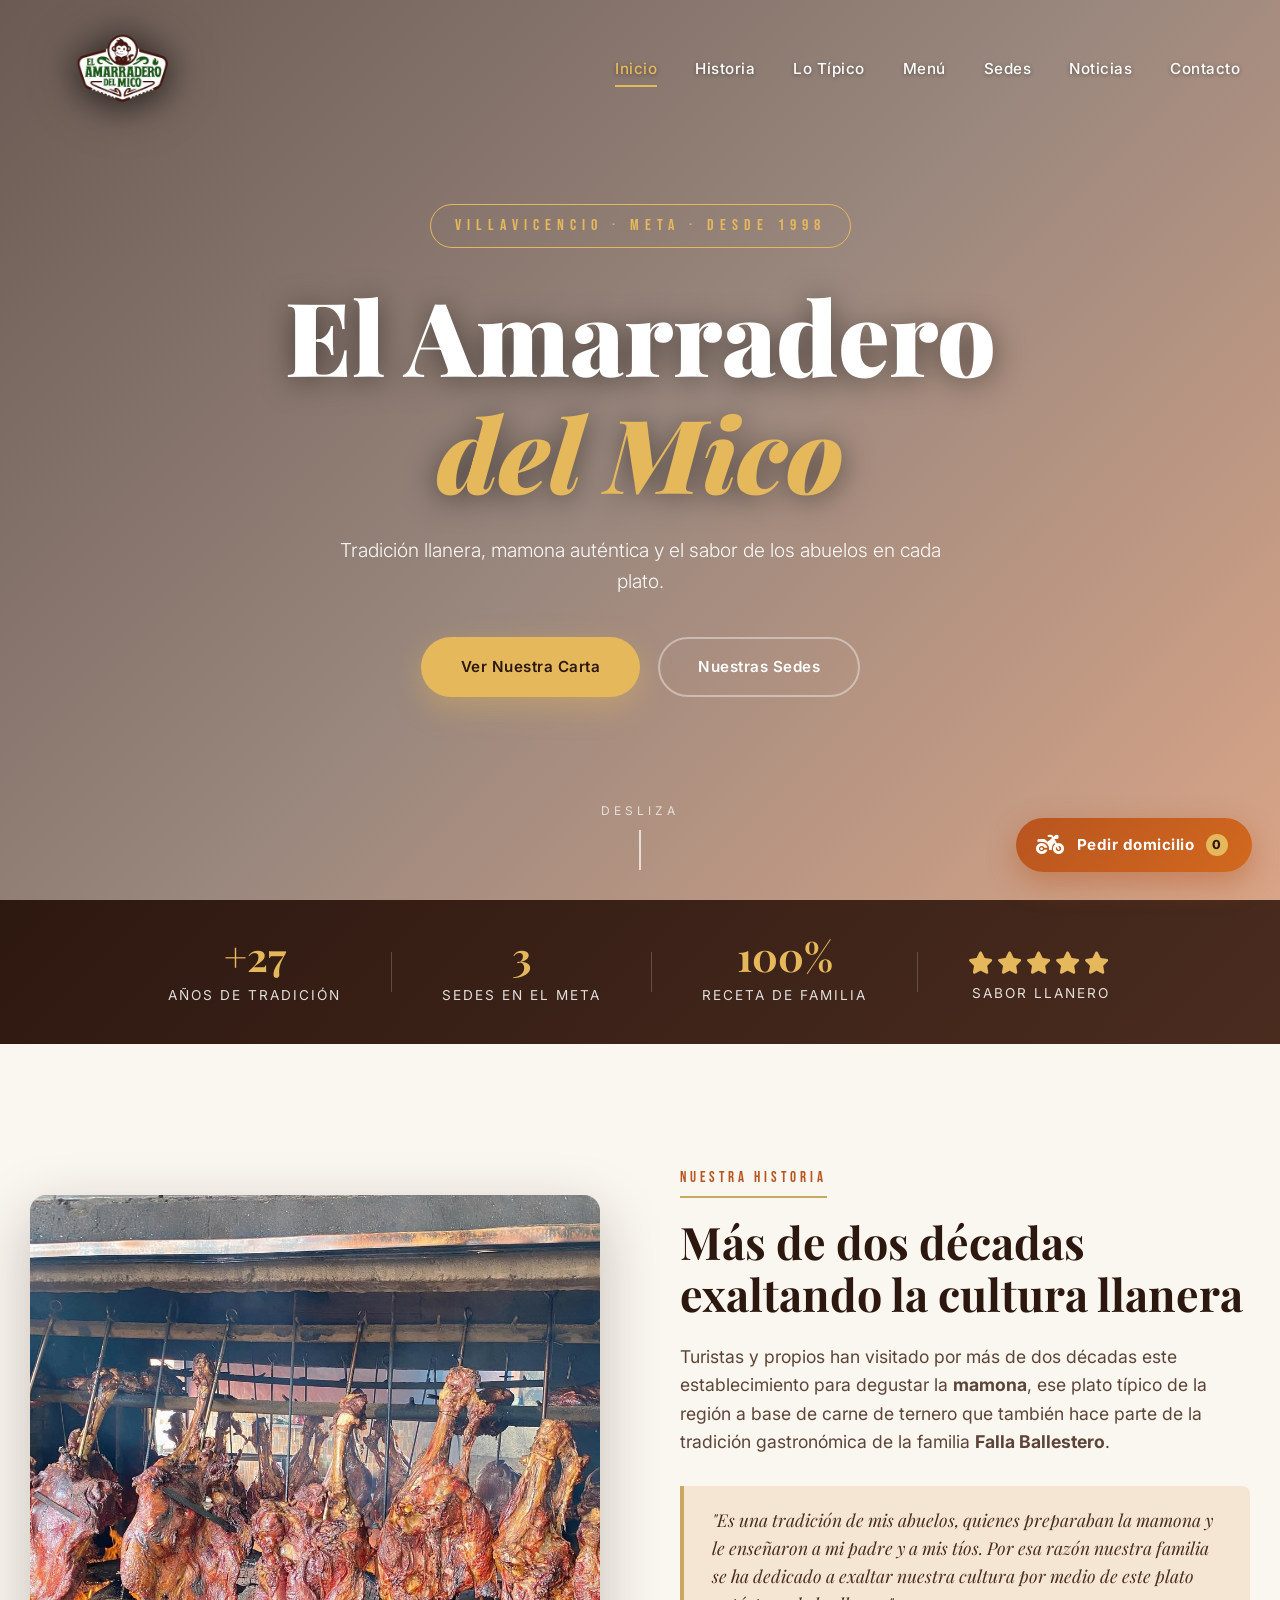
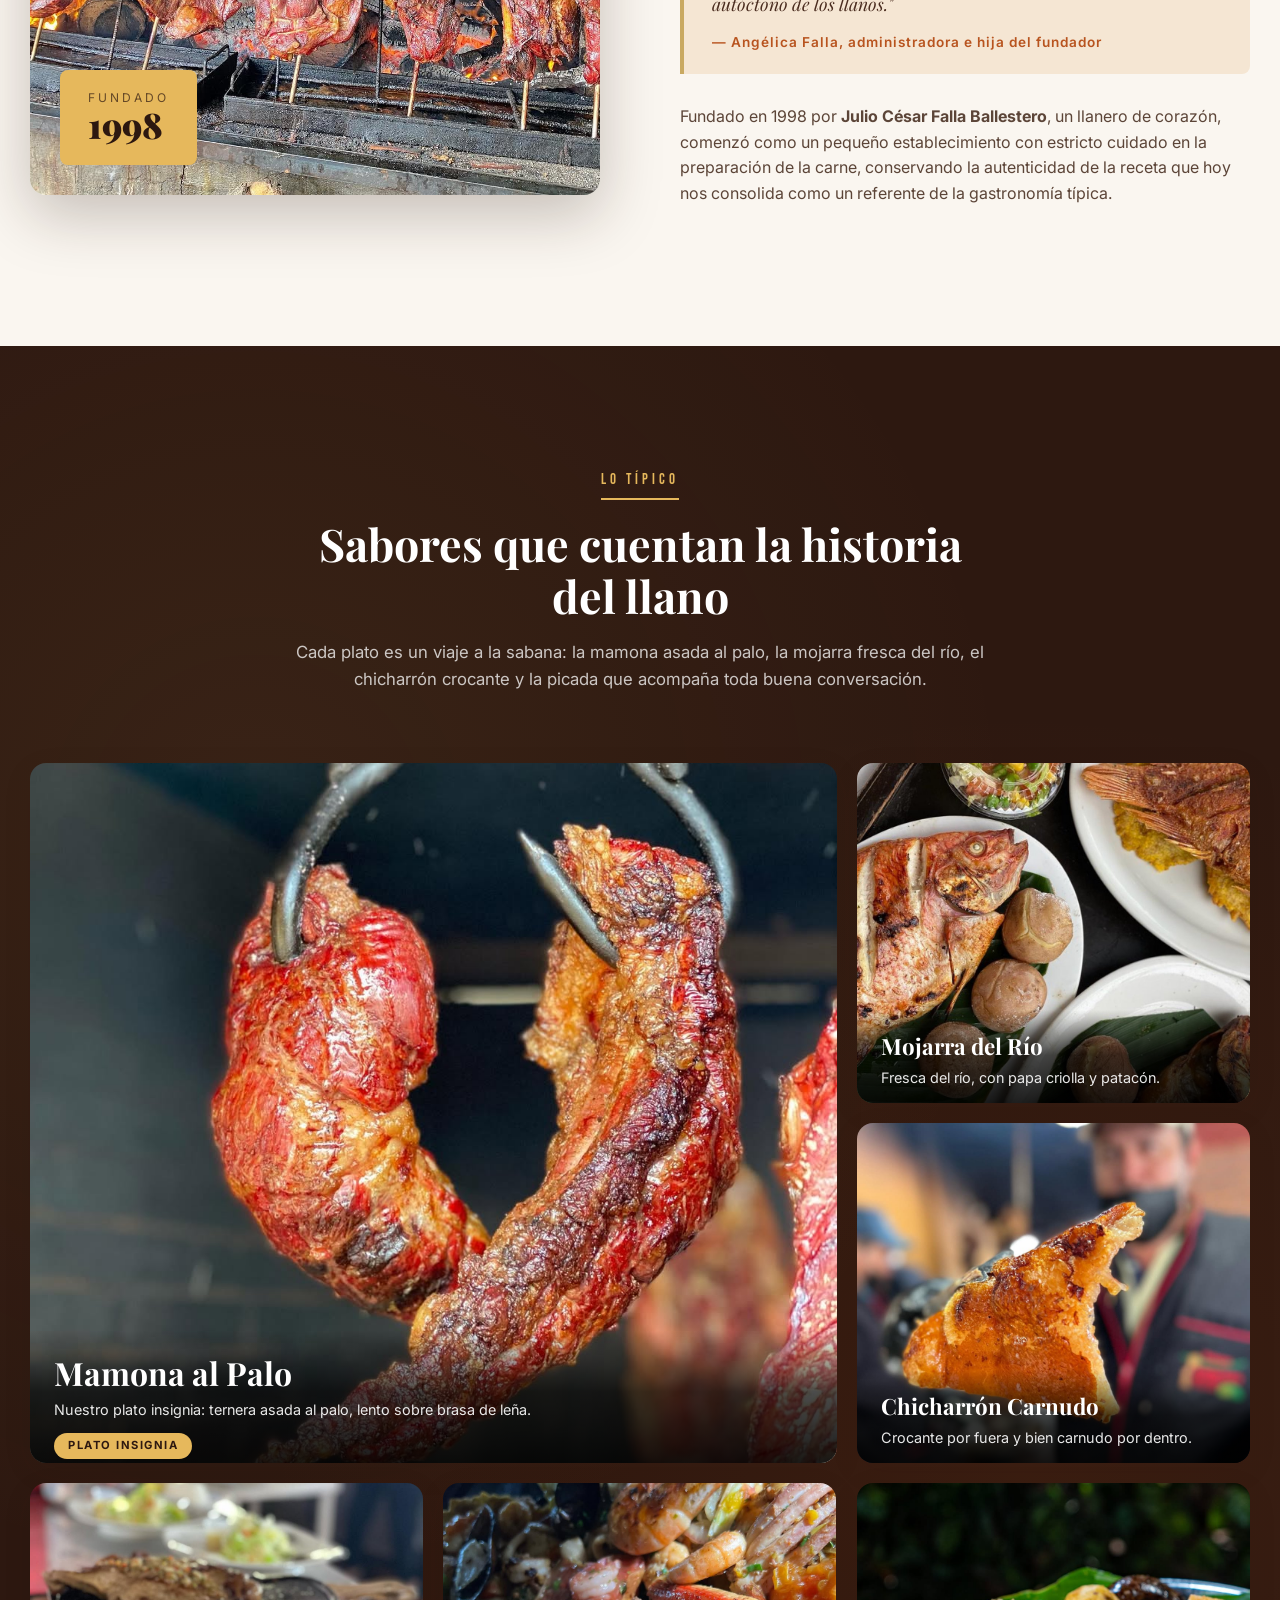
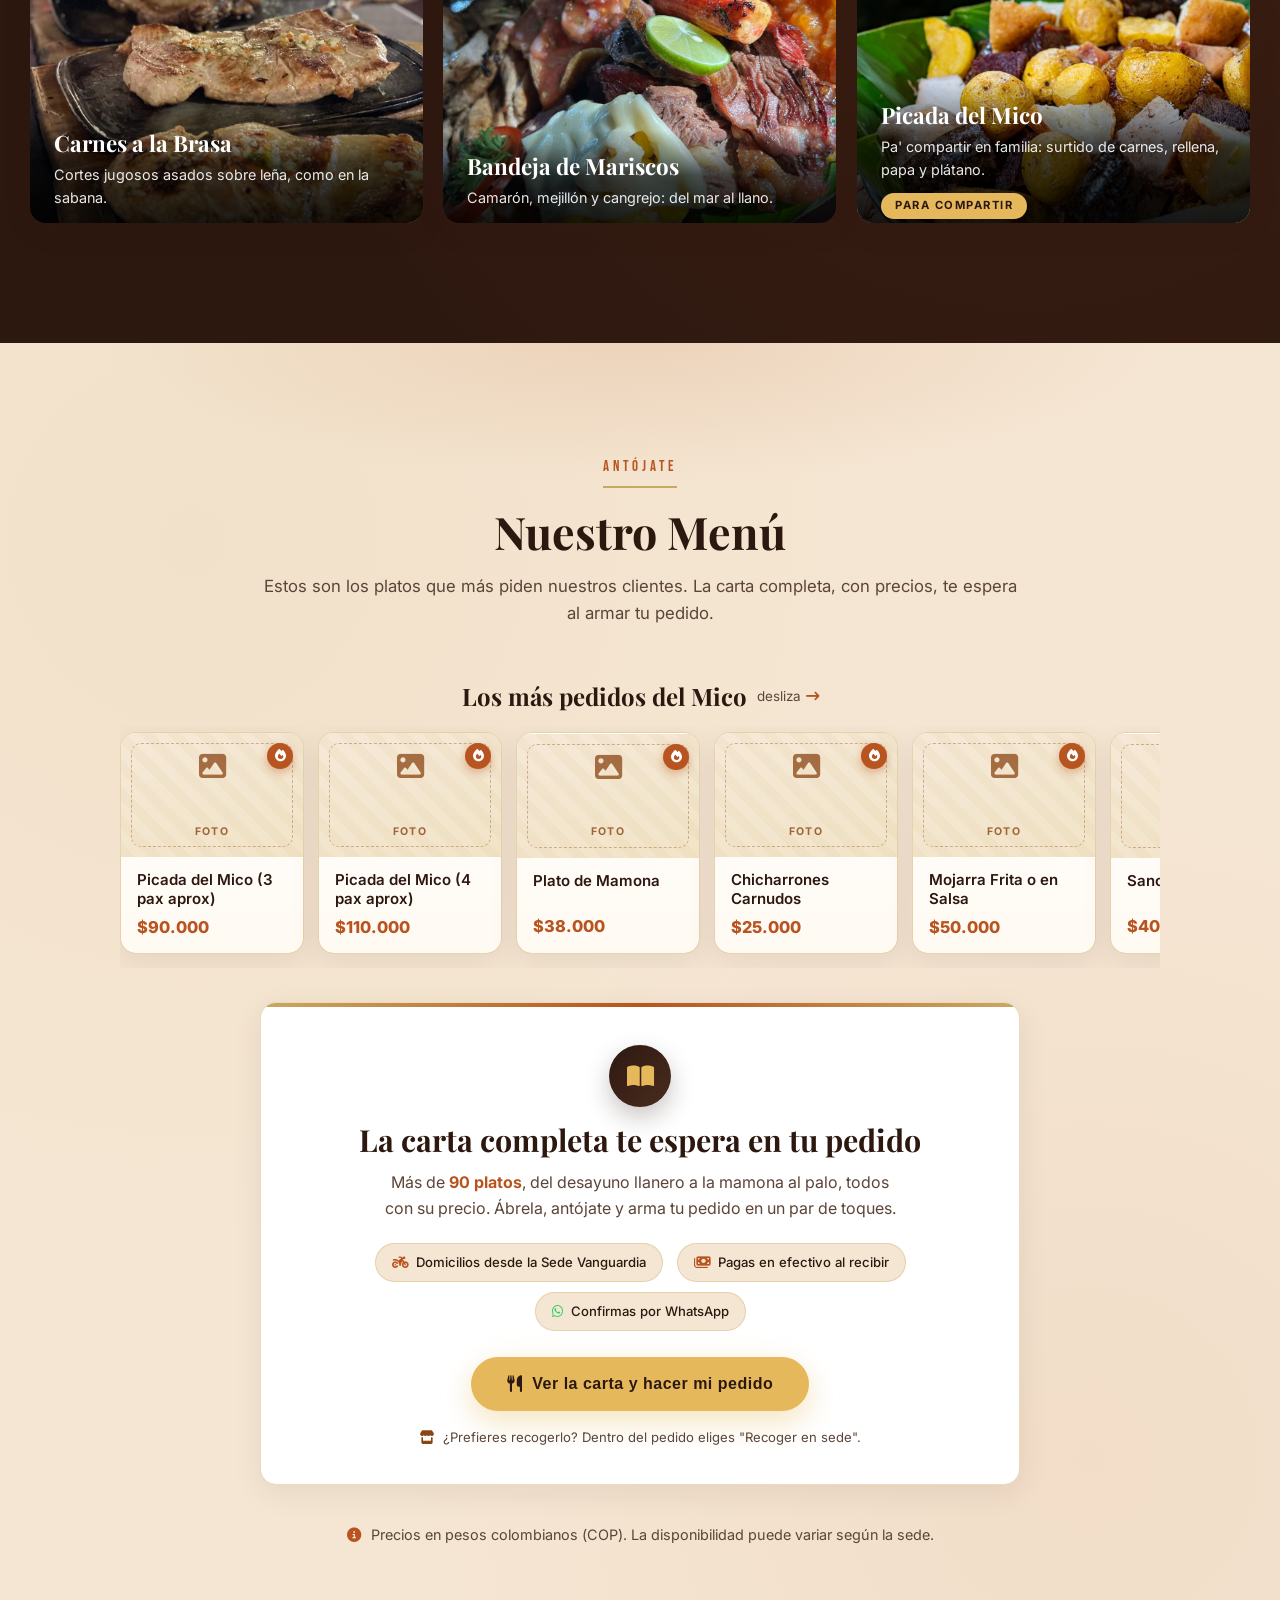
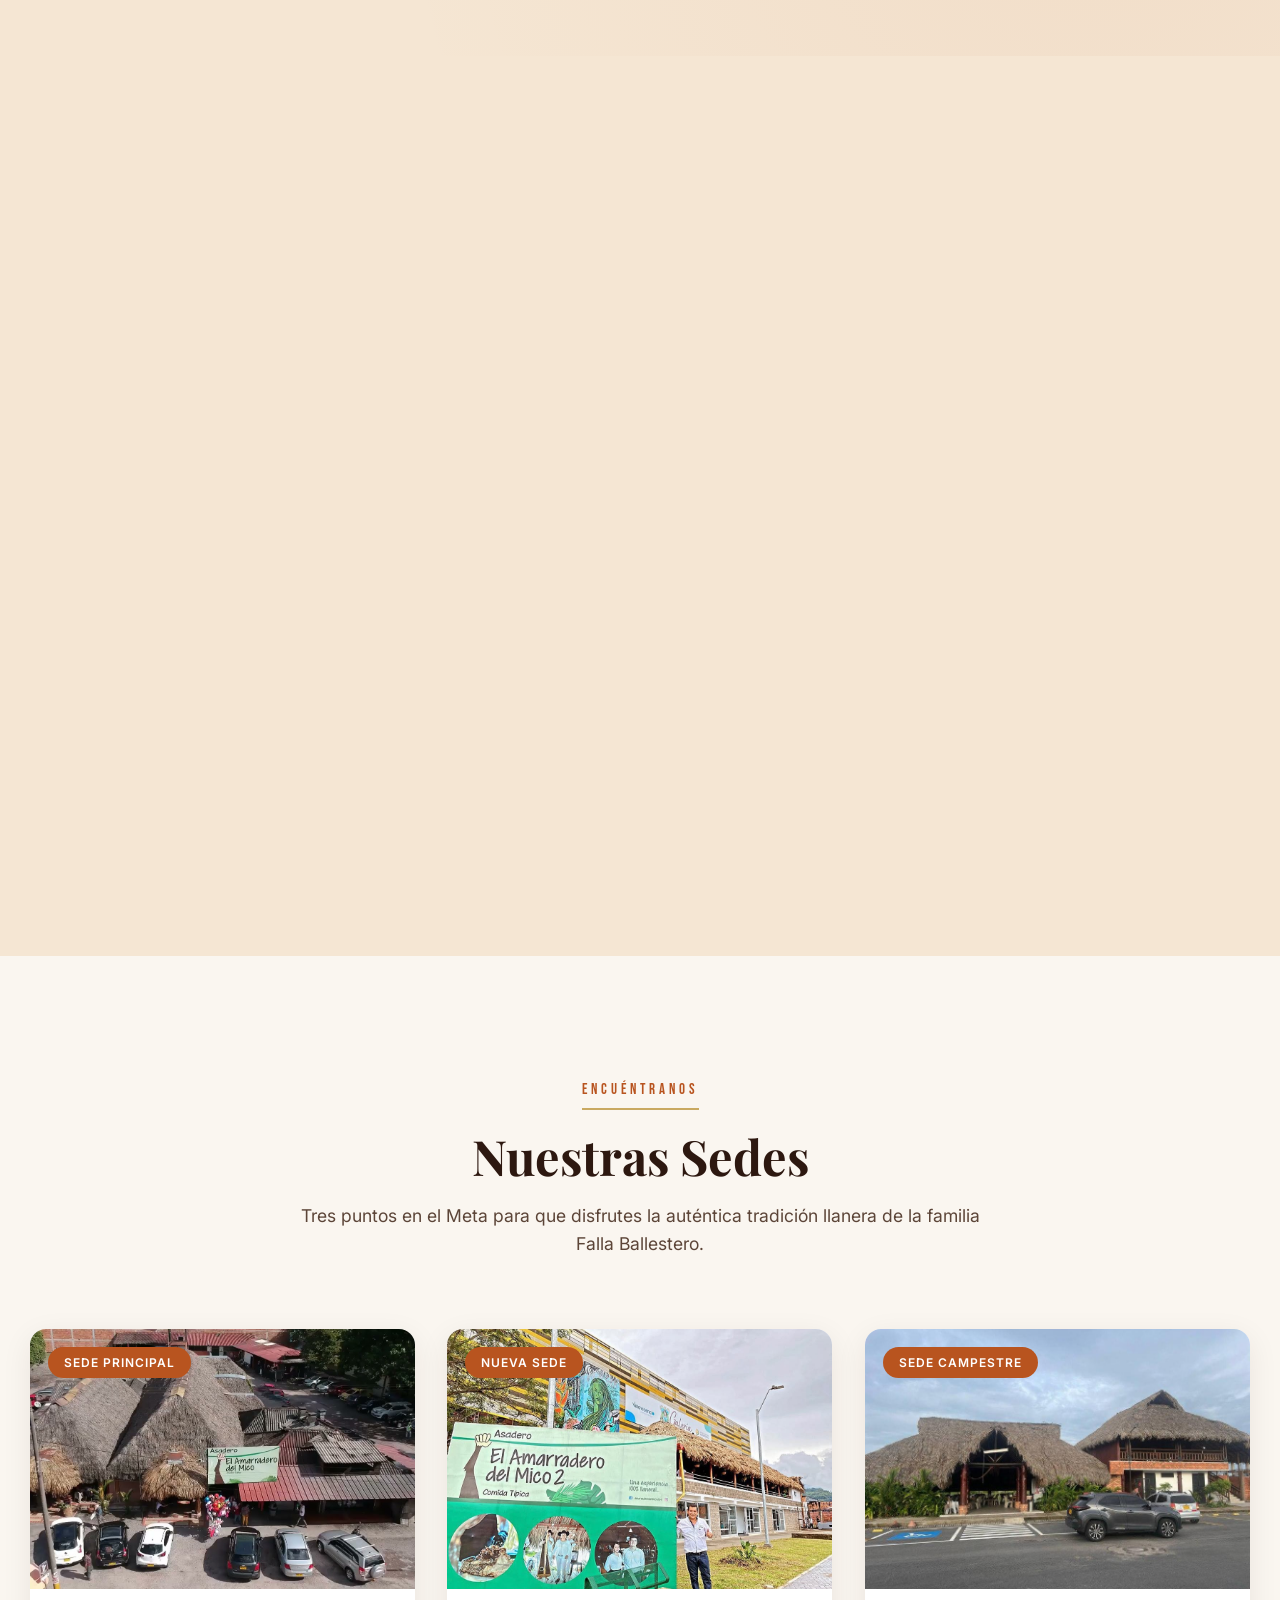
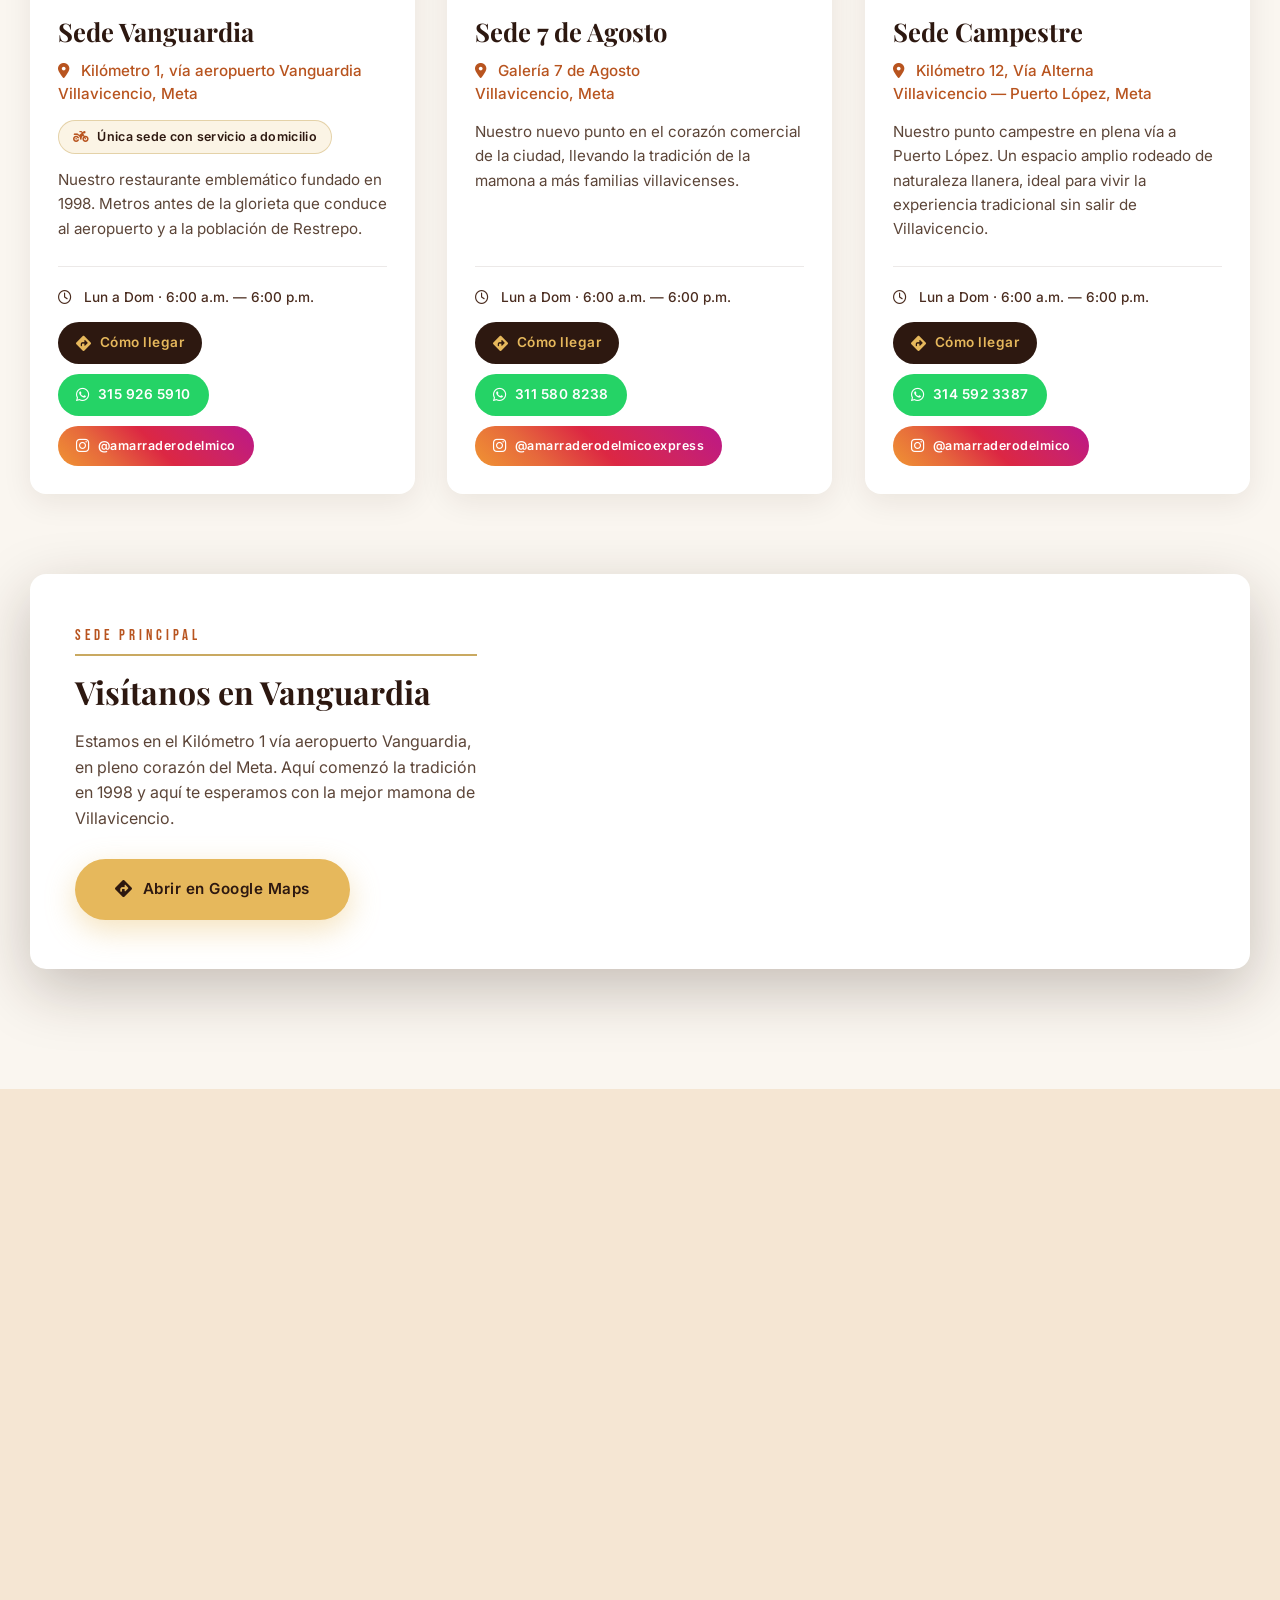
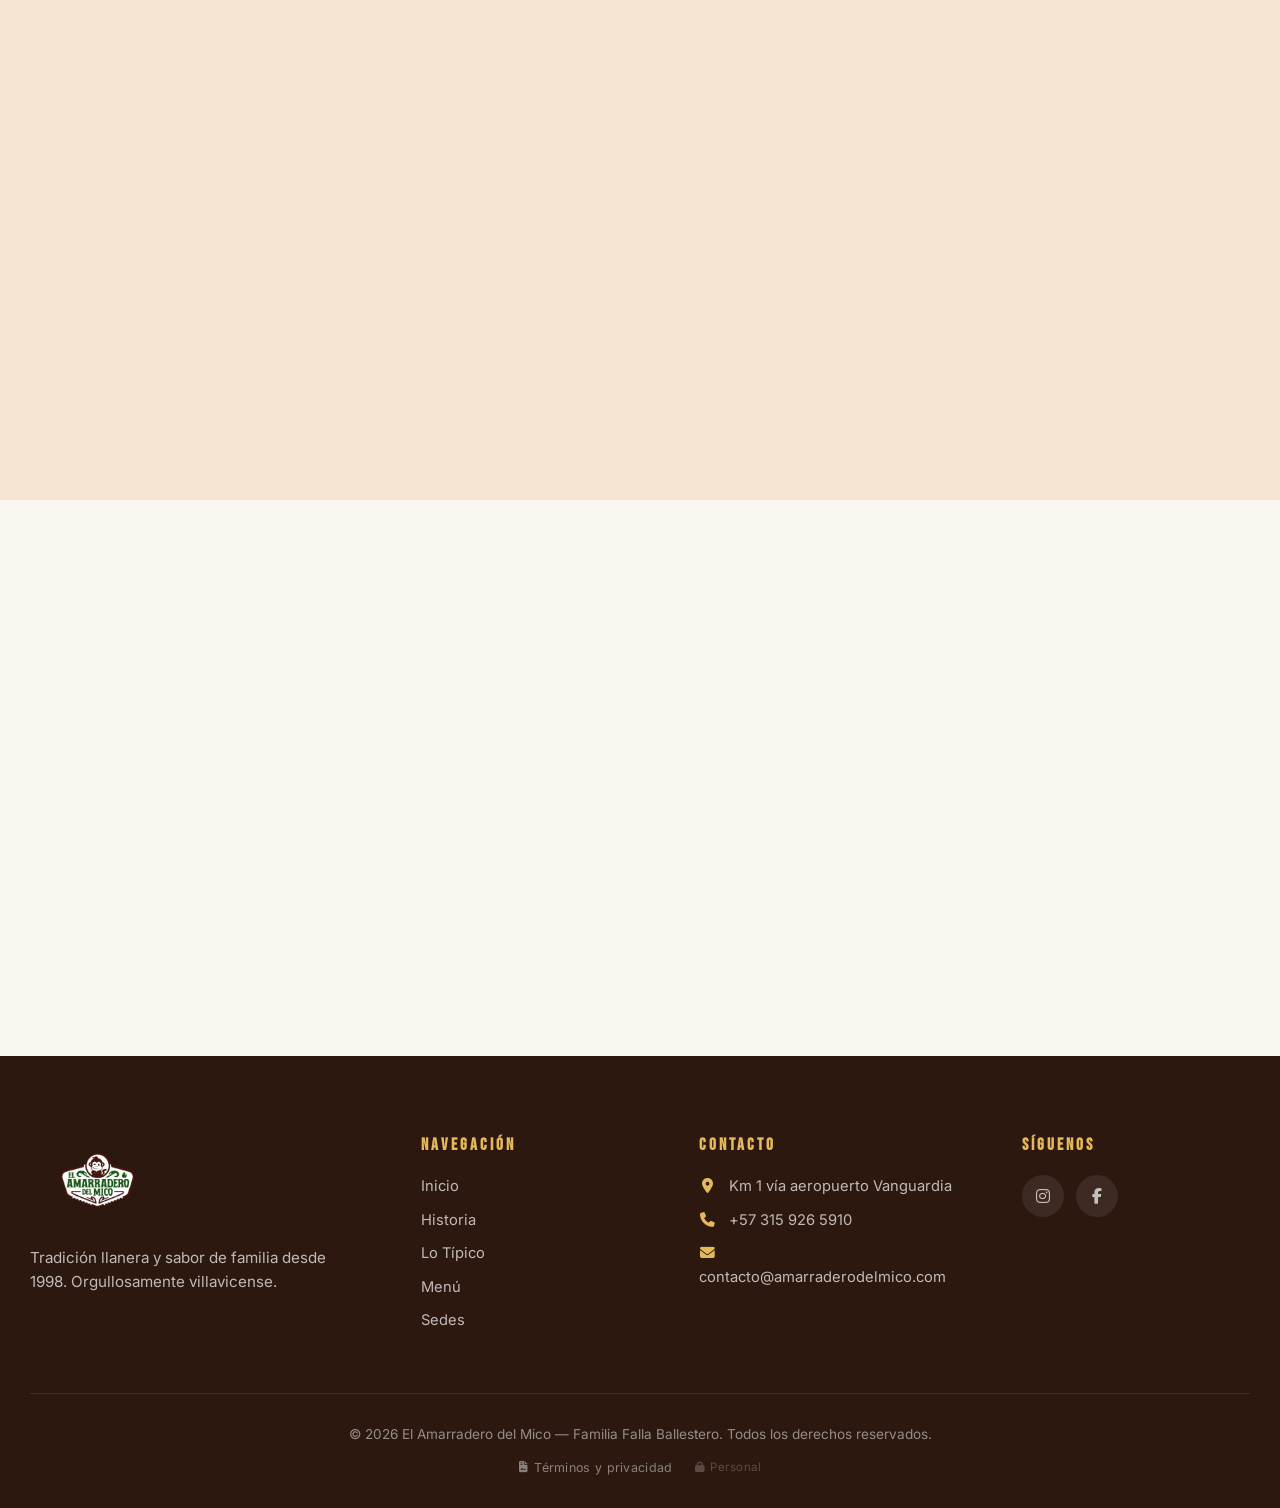
==== commit 076bcf88: "Seccion Menu: invita a ver la carta en el flujo de pedido (estrategia embudo) - El index ya no pinta" ====
--- a/index.html
+++ b/index.html
@@ -16,7 +16,7 @@
     <link rel="dns-prefetch" href="https://unpkg.com">
     <link href="https://fonts.googleapis.com/css2?family=Playfair+Display:wght@600;700;900&family=Bebas+Neue&family=Inter:wght@300;400;500;600&display=swap" rel="stylesheet">
     <link rel="stylesheet" href="https://cdnjs.cloudflare.com/ajax/libs/font-awesome/6.5.1/css/all.min.css">
-    <link rel="stylesheet" href="styles.css?v=20260724d">
+    <link rel="stylesheet" href="styles.css?v=20260724f">
 </head>
 <body class="loading">
 
@@ -522,15 +522,27 @@
     <!-- ============= MENU / CARTA COMPLETA ============= -->
     <section class="menu-full" id="menu">
         <div class="menu-full-header">
-            <span class="section-tag">La Carta Completa</span>
+            <span class="section-tag">Antójate</span>
             <h2>Nuestro Menú</h2>
-            <p>Del desayuno llanero a la mamona al palo: toda nuestra carta, con precios. Pide a domicilio o recoge tu pedido en la Sede Principal (Vanguardia).</p>
-            <button type="button" class="btn btn-primary menu-full-cta" data-open-delivery>
-                <i class="fa-solid fa-motorcycle"></i> Pedir a domicilio
-            </button>
-        </div>
-        <div class="menu-full-body" id="fullMenu">
-            <!-- Generado por JS desde MENU_DATA (misma fuente que el domicilio) -->
+            <p>Estos son los platos que más piden nuestros clientes. La carta completa, con precios, te espera al armar tu pedido.</p>
+        </div>
+        <!-- La vitrina "Los más pedidos" la inserta el JS justo antes de esta invitación.
+             La carta completa vive en el flujo de pedido (modal de domicilios). -->
+        <div class="menu-invite" id="menuInvite">
+            <div class="menu-invite-card">
+                <span class="menu-invite-ic"><i class="fa-solid fa-book-open"></i></span>
+                <h3>La carta completa te espera en tu pedido</h3>
+                <p>Más de <strong>90 platos</strong>, del desayuno llanero a la mamona al palo, todos con su precio. Ábrela, antójate y arma tu pedido en un par de toques.</p>
+                <ul class="menu-invite-perks">
+                    <li><i class="fa-solid fa-motorcycle"></i> Domicilios desde la Sede Vanguardia</li>
+                    <li><i class="fa-solid fa-money-bills"></i> Pagas en efectivo al recibir</li>
+                    <li><i class="fa-brands fa-whatsapp"></i> Confirmas por WhatsApp</li>
+                </ul>
+                <button type="button" class="btn btn-primary menu-invite-cta" data-open-delivery>
+                    <i class="fa-solid fa-utensils"></i> Ver la carta y hacer mi pedido
+                </button>
+                <p class="menu-invite-alt"><i class="fa-solid fa-store"></i> ¿Prefieres recogerlo? Dentro del pedido eliges "Recoger en sede".</p>
+            </div>
         </div>
         <p class="menu-full-note">
             <i class="fa-solid fa-circle-info"></i>
@@ -769,6 +781,6 @@
         </div>
     </footer>
 
-    <script defer src="script.js?v=20260724e"></script>
+    <script defer src="script.js?v=20260724f"></script>
 </body>
 </html>
--- a/styles.css
+++ b/styles.css
@@ -3487,6 +3487,86 @@
 }
 .staff-access i { font-size: 0.68rem; }
 .staff-access:hover { color: var(--color-gold-bright); }
+
+/* ============= MENU INVITE (la carta vive en el flujo de pedido) ============= */
+.menu-invite { max-width: 760px; margin: 6px auto 0; }
+.menu-invite-card {
+    position: relative;
+    text-align: center;
+    background: var(--color-white);
+    border: 1px solid rgba(201, 169, 97, 0.4);
+    border-radius: var(--radius);
+    box-shadow: var(--shadow-soft);
+    padding: 42px 34px 36px;
+    overflow: hidden;
+}
+.menu-invite-card::before {
+    content: "";
+    position: absolute;
+    left: 0; right: 0; top: 0;
+    height: 4px;
+    background: linear-gradient(90deg, var(--color-gold), var(--color-rust), var(--color-gold));
+}
+.menu-invite-ic {
+    display: grid;
+    place-items: center;
+    width: 62px;
+    height: 62px;
+    margin: 0 auto 16px;
+    border-radius: 50%;
+    background: linear-gradient(135deg, var(--color-brown-dark), var(--color-brown));
+    color: var(--color-gold-bright);
+    font-size: 1.5rem;
+    box-shadow: 0 10px 24px rgba(45, 24, 16, 0.25);
+}
+.menu-invite-card h3 {
+    font-family: 'Playfair Display', serif;
+    font-size: clamp(1.4rem, 2.6vw, 1.9rem);
+    color: var(--color-brown-dark);
+    margin-bottom: 12px;
+}
+.menu-invite-card p {
+    color: var(--color-text-soft);
+    font-size: 1rem;
+    max-width: 520px;
+    margin: 0 auto 22px;
+}
+.menu-invite-card p strong { color: var(--color-rust); }
+.menu-invite-perks {
+    list-style: none;
+    display: flex;
+    flex-wrap: wrap;
+    justify-content: center;
+    gap: 10px 14px;
+    margin: 0 0 26px;
+    padding: 0;
+}
+.menu-invite-perks li {
+    display: inline-flex;
+    align-items: center;
+    gap: 8px;
+    background: var(--color-cream);
+    border: 1px solid rgba(201, 169, 97, 0.35);
+    border-radius: 30px;
+    padding: 8px 16px;
+    font-size: 0.82rem;
+    font-weight: 500;
+    color: var(--color-brown-dark);
+}
+.menu-invite-perks li i { color: var(--color-rust); }
+.menu-invite-perks li .fa-whatsapp { color: #25D366; }
+.menu-invite-cta { font-size: 1rem; padding: 16px 34px; }
+.menu-invite-card .menu-invite-alt {
+    margin: 16px auto 0;
+    font-size: 0.82rem;
+}
+.menu-invite-alt i { color: var(--color-brown-mid); margin-right: 4px; }
+
+@media (max-width: 600px) {
+    .menu-invite-card { padding: 32px 20px 28px; }
+    .menu-invite-cta { width: 100%; justify-content: center; }
+    .menu-invite-perks li { font-size: 0.76rem; padding: 7px 13px; }
+}
 
 /* ============= LEGAL MODAL (Términos y Privacidad) ============= */
 .legal-modal {
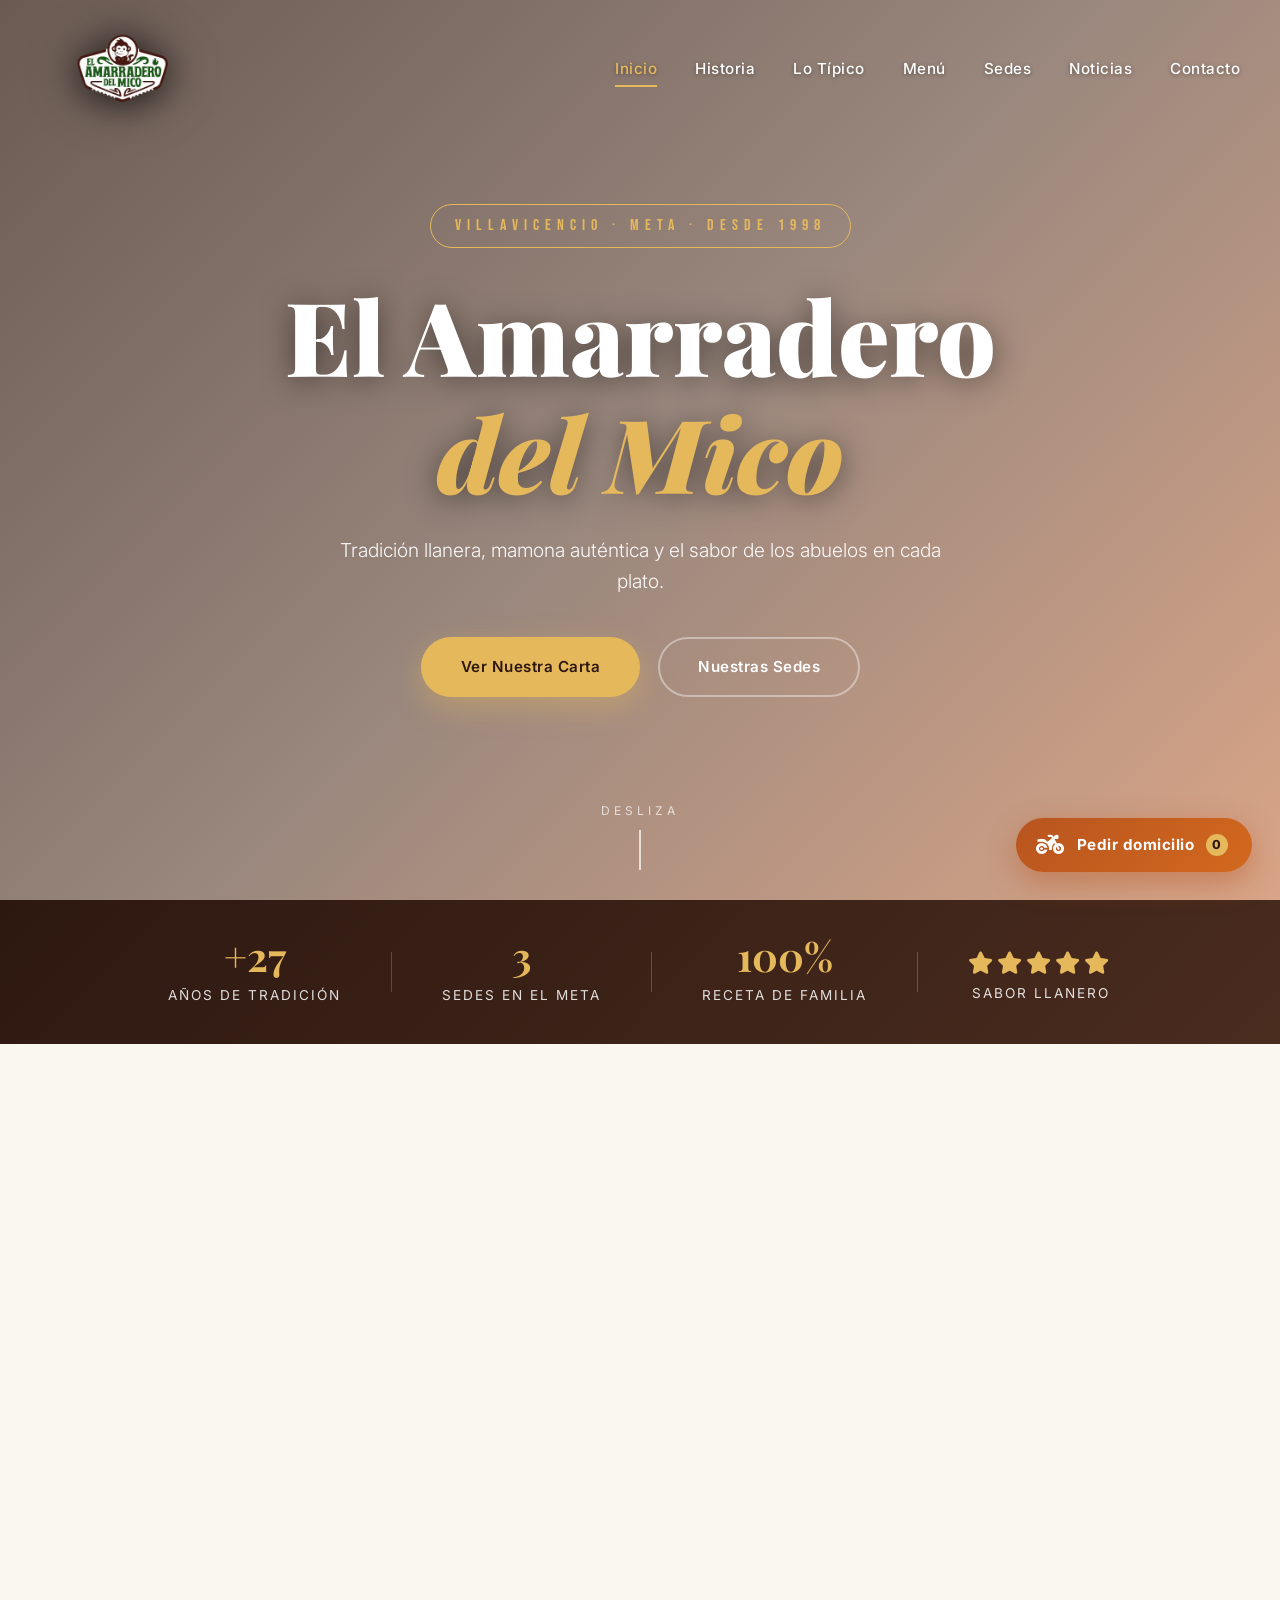
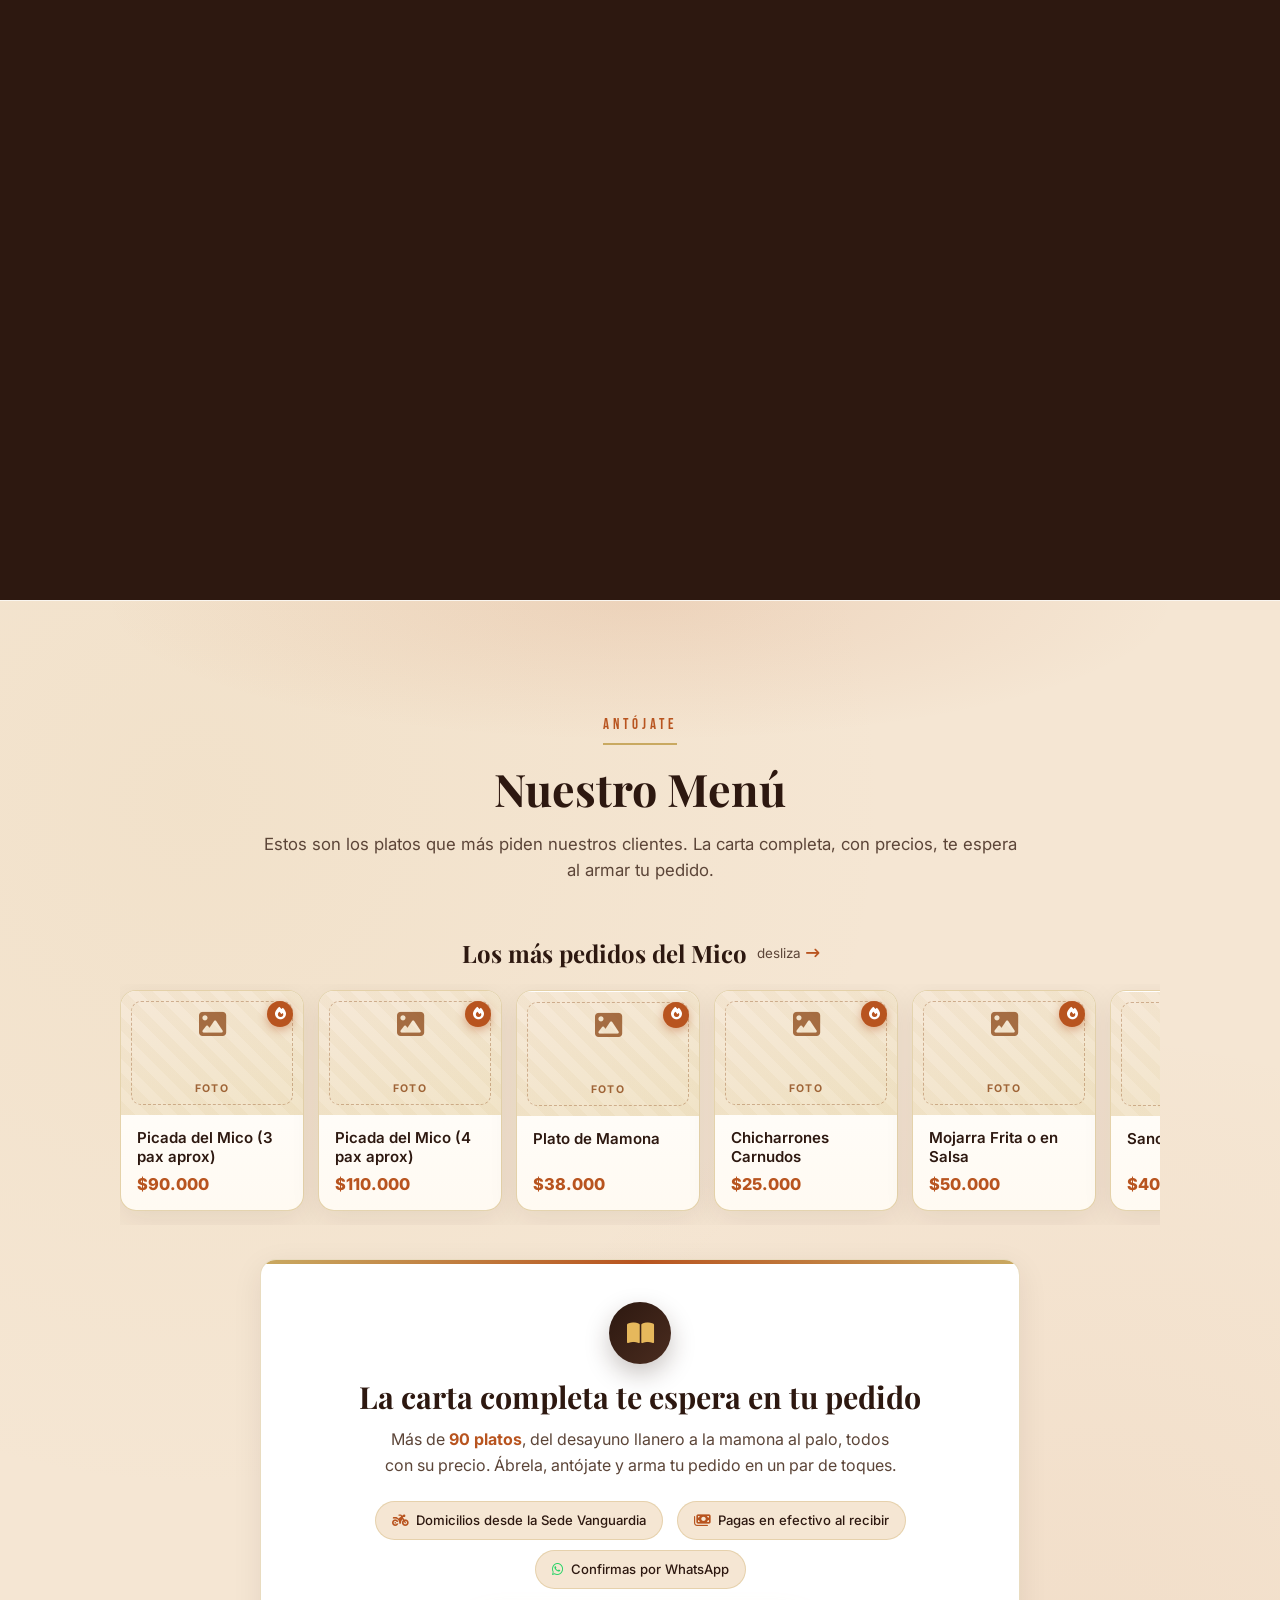
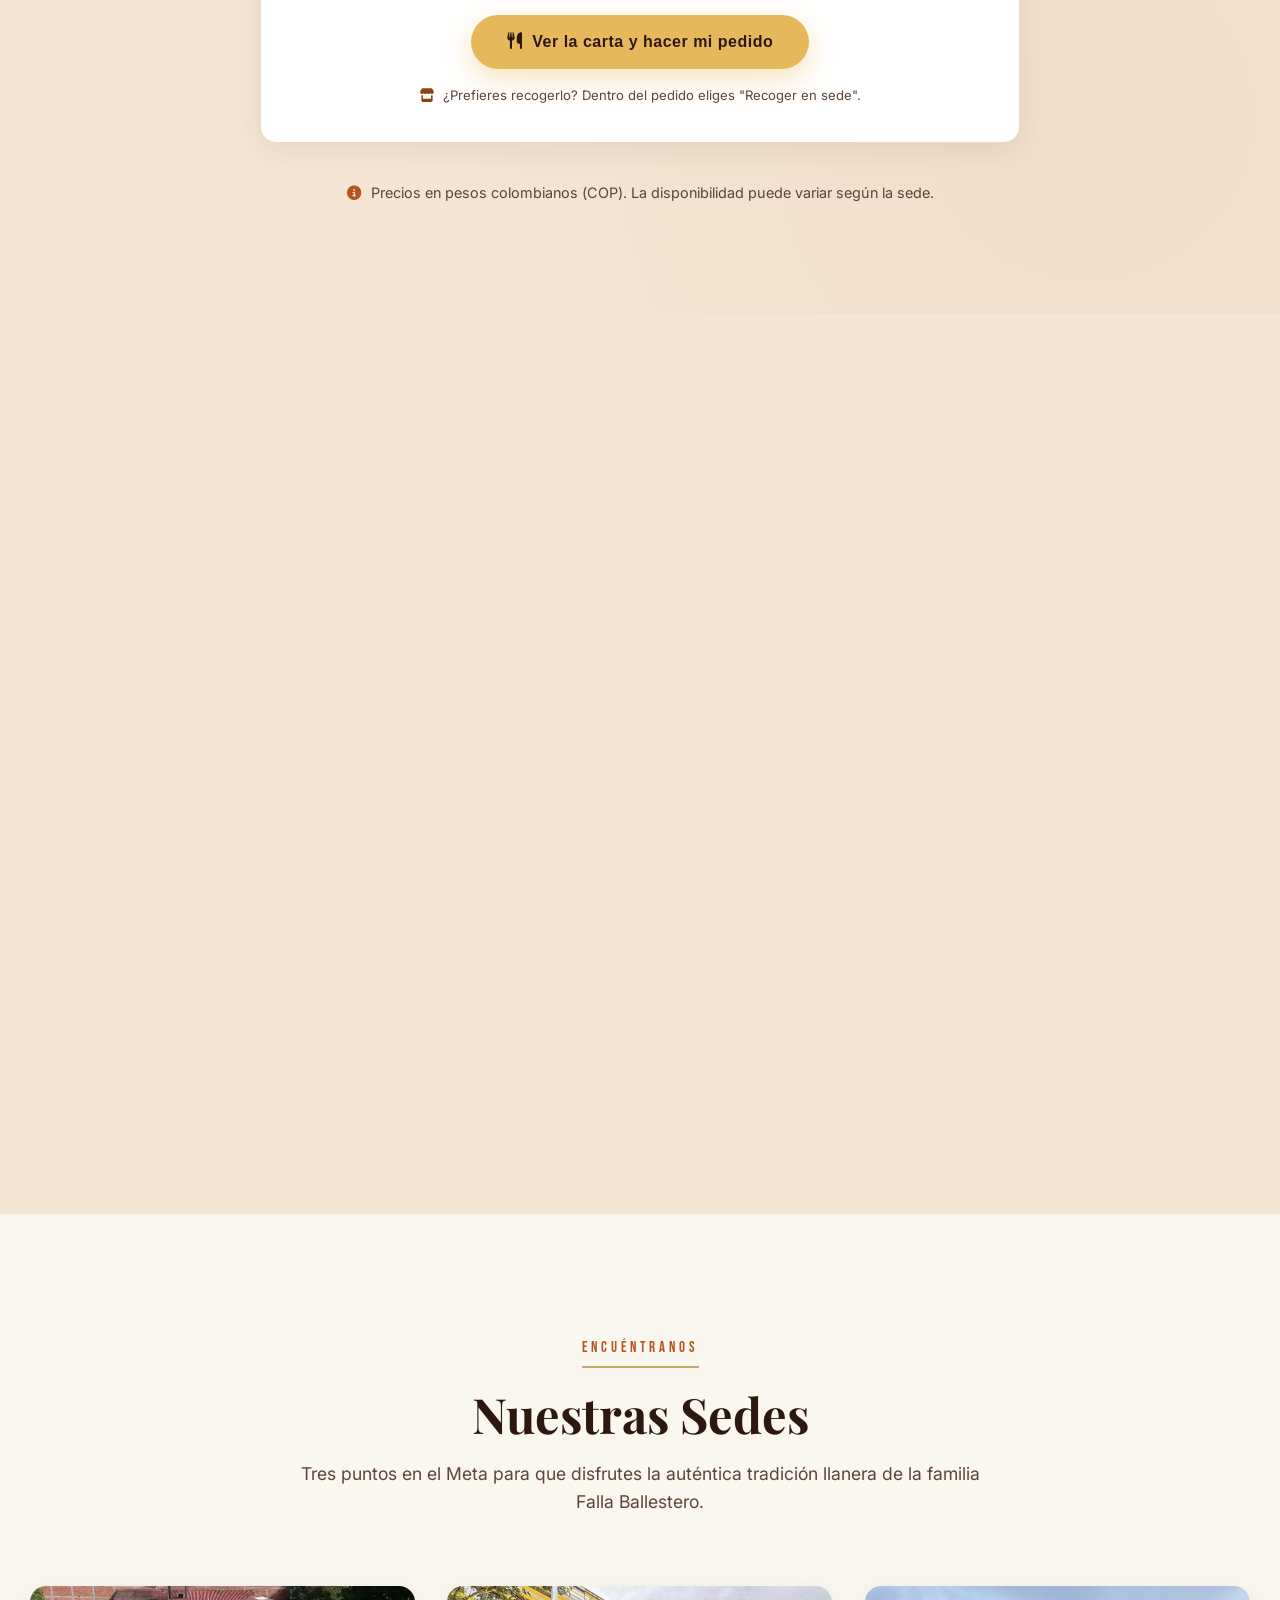
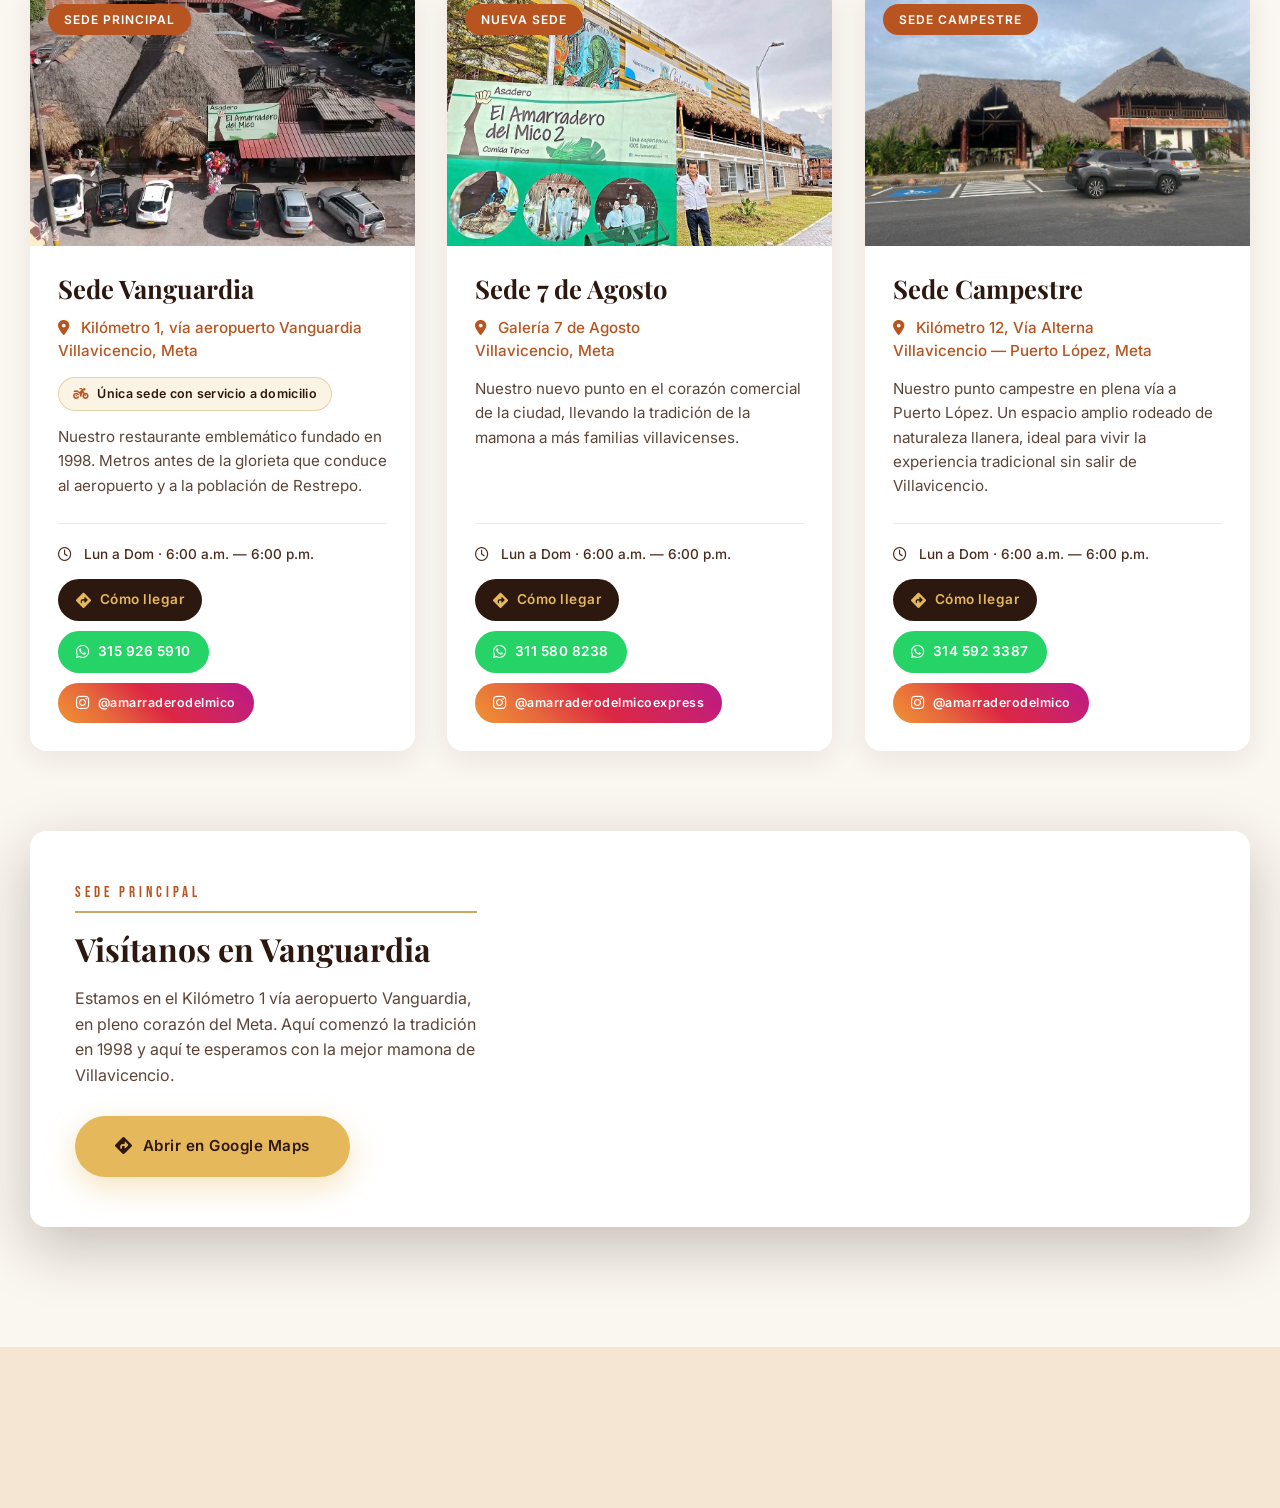
==== commit e0c9cc5b: "Lo Tipico en movil: tarjetas en filas de 2 - carta-grid pasa de 1 columna a 2 en <=768px (3 filas de" ====
--- a/index.html
+++ b/index.html
@@ -16,7 +16,7 @@
     <link rel="dns-prefetch" href="https://unpkg.com">
     <link href="https://fonts.googleapis.com/css2?family=Playfair+Display:wght@600;700;900&family=Bebas+Neue&family=Inter:wght@300;400;500;600&display=swap" rel="stylesheet">
     <link rel="stylesheet" href="https://cdnjs.cloudflare.com/ajax/libs/font-awesome/6.5.1/css/all.min.css">
-    <link rel="stylesheet" href="styles.css?v=20260724f">
+    <link rel="stylesheet" href="styles.css?v=20260724g">
 </head>
 <body class="loading">
 
--- a/styles.css
+++ b/styles.css
@@ -4030,12 +4030,14 @@
 
     .carta-header { margin-bottom: 40px; }
     .carta-header p { font-size: 0.95rem; }
-    .carta-grid { grid-template-columns: 1fr; grid-auto-rows: 260px; gap: 14px; }
+    /* Tarjetas de "Lo Típico" en filas de 2 en móvil */
+    .carta-grid { grid-template-columns: repeat(2, 1fr); grid-auto-rows: 205px; gap: 12px; }
     .dish-large, .dish-wide { grid-column: span 1; grid-row: span 1; }
-    .dish-info { padding: 18px; transform: translateY(0); }
-    .dish-info h3 { font-size: 1.25rem; }
-    .dish-large .dish-info h3 { font-size: 1.5rem; }
-    .dish-info p { font-size: 0.85rem; }
+    .dish-info { padding: 14px 12px 12px; transform: translateY(0); }
+    .dish-info h3 { font-size: 1.02rem; margin-bottom: 4px; line-height: 1.25; }
+    .dish-large .dish-info h3 { font-size: 1.02rem; }
+    .dish-info p { display: none; }
+    .dish-tag { font-size: 0.58rem; padding: 3px 10px; letter-spacing: 1px; }
 
     .sedes-header { margin-bottom: 40px; }
     .sedes-header p { font-size: 1rem; }
@@ -4087,6 +4089,9 @@
     .strip-stars { font-size: 0.95rem !important; }
 
     .historia, .carta, .sedes, .cta, .noticias { padding: 56px 16px; }
+    .carta-grid { grid-auto-rows: 170px; gap: 10px; }
+    .dish-info h3 { font-size: 0.92rem; }
+    .dish-large .dish-info h3 { font-size: 0.92rem; }
     .news-img { height: 180px; }
     .news-body { padding: 18px 18px 22px; }
     .news-body h3 { font-size: 1.05rem; }
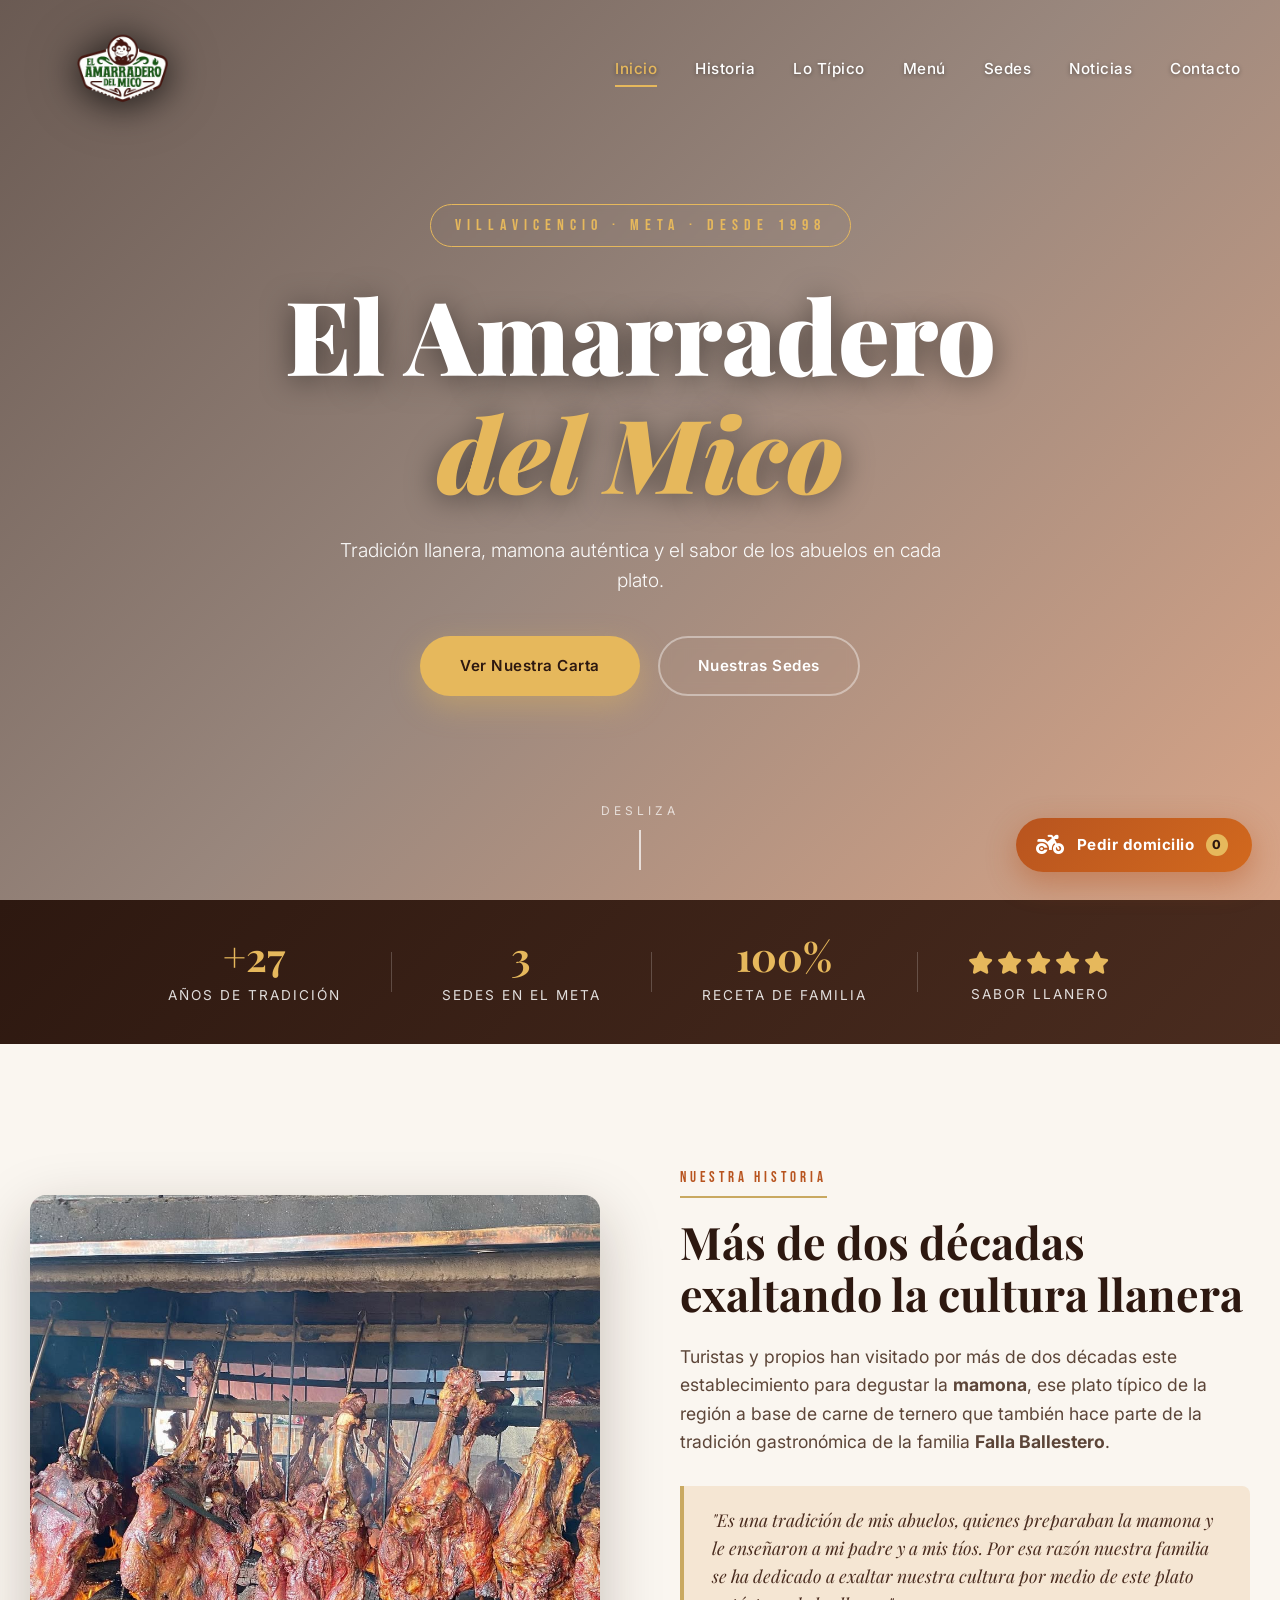
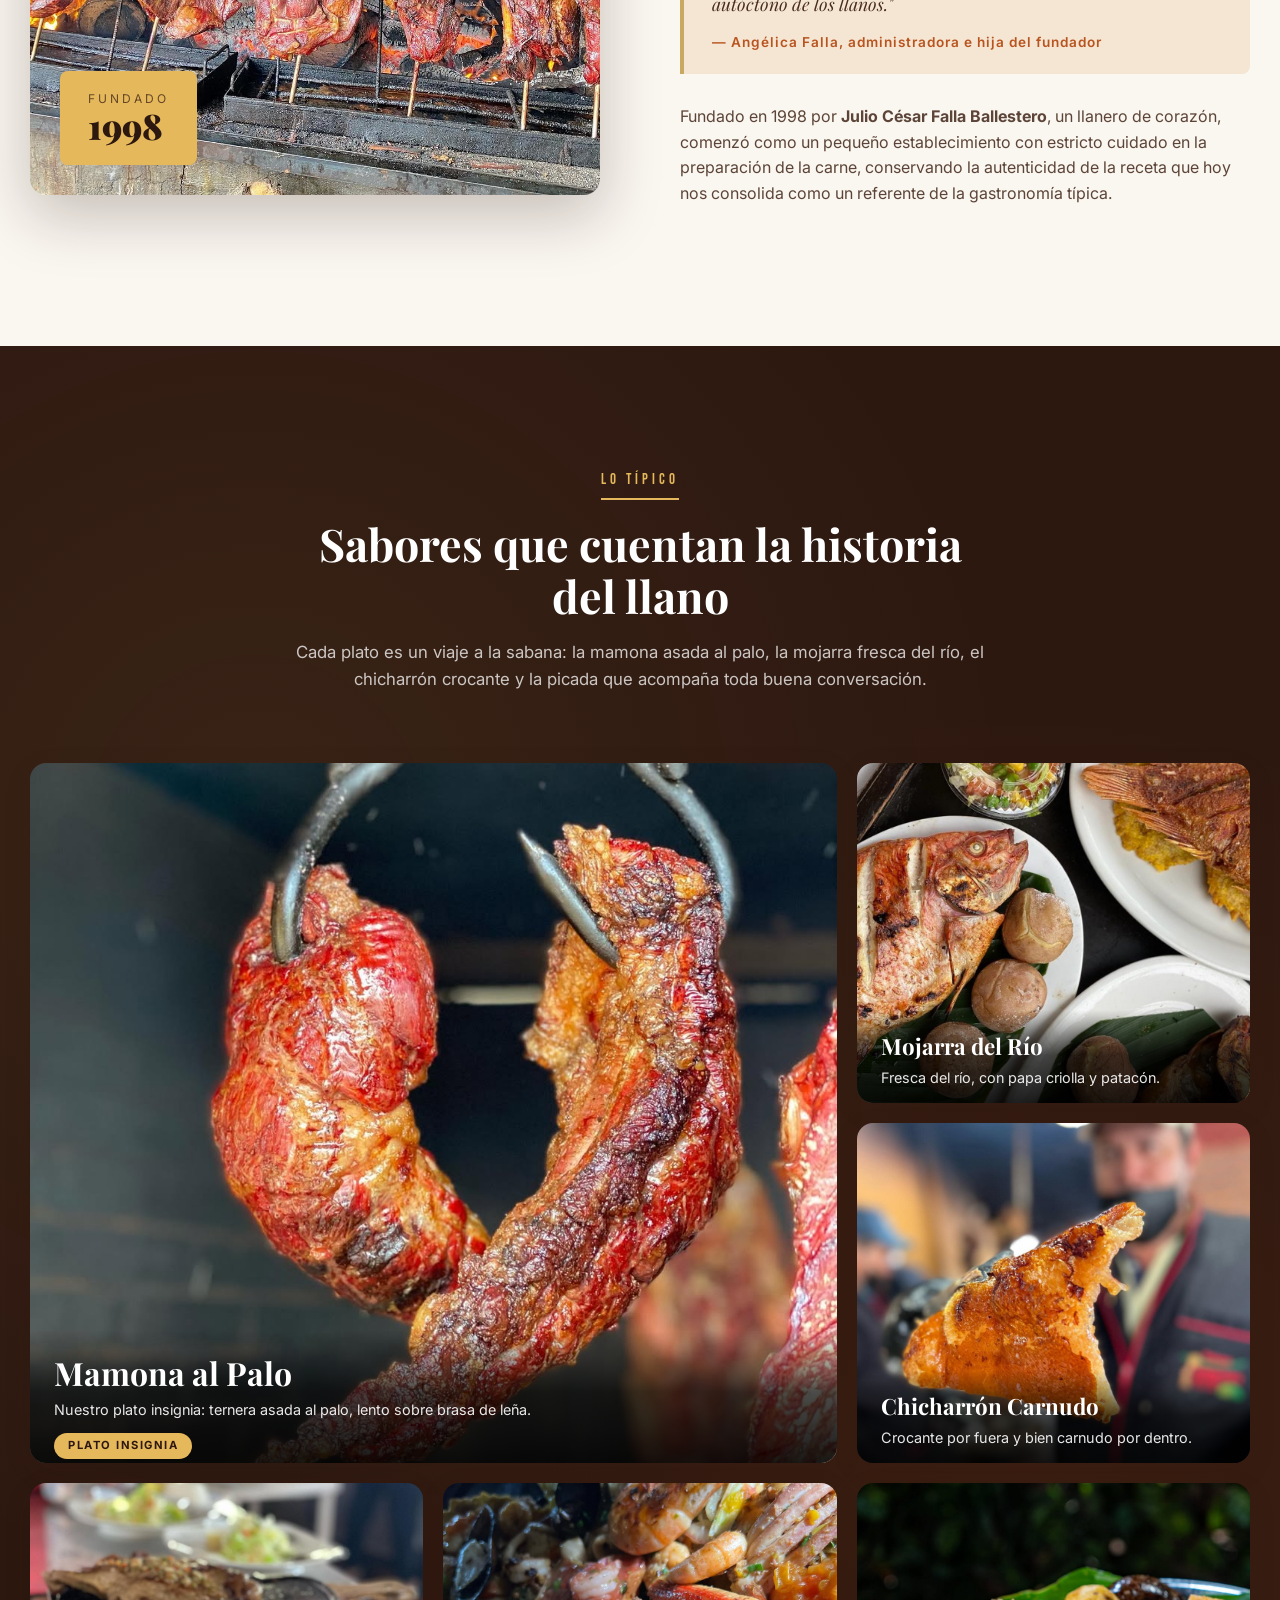
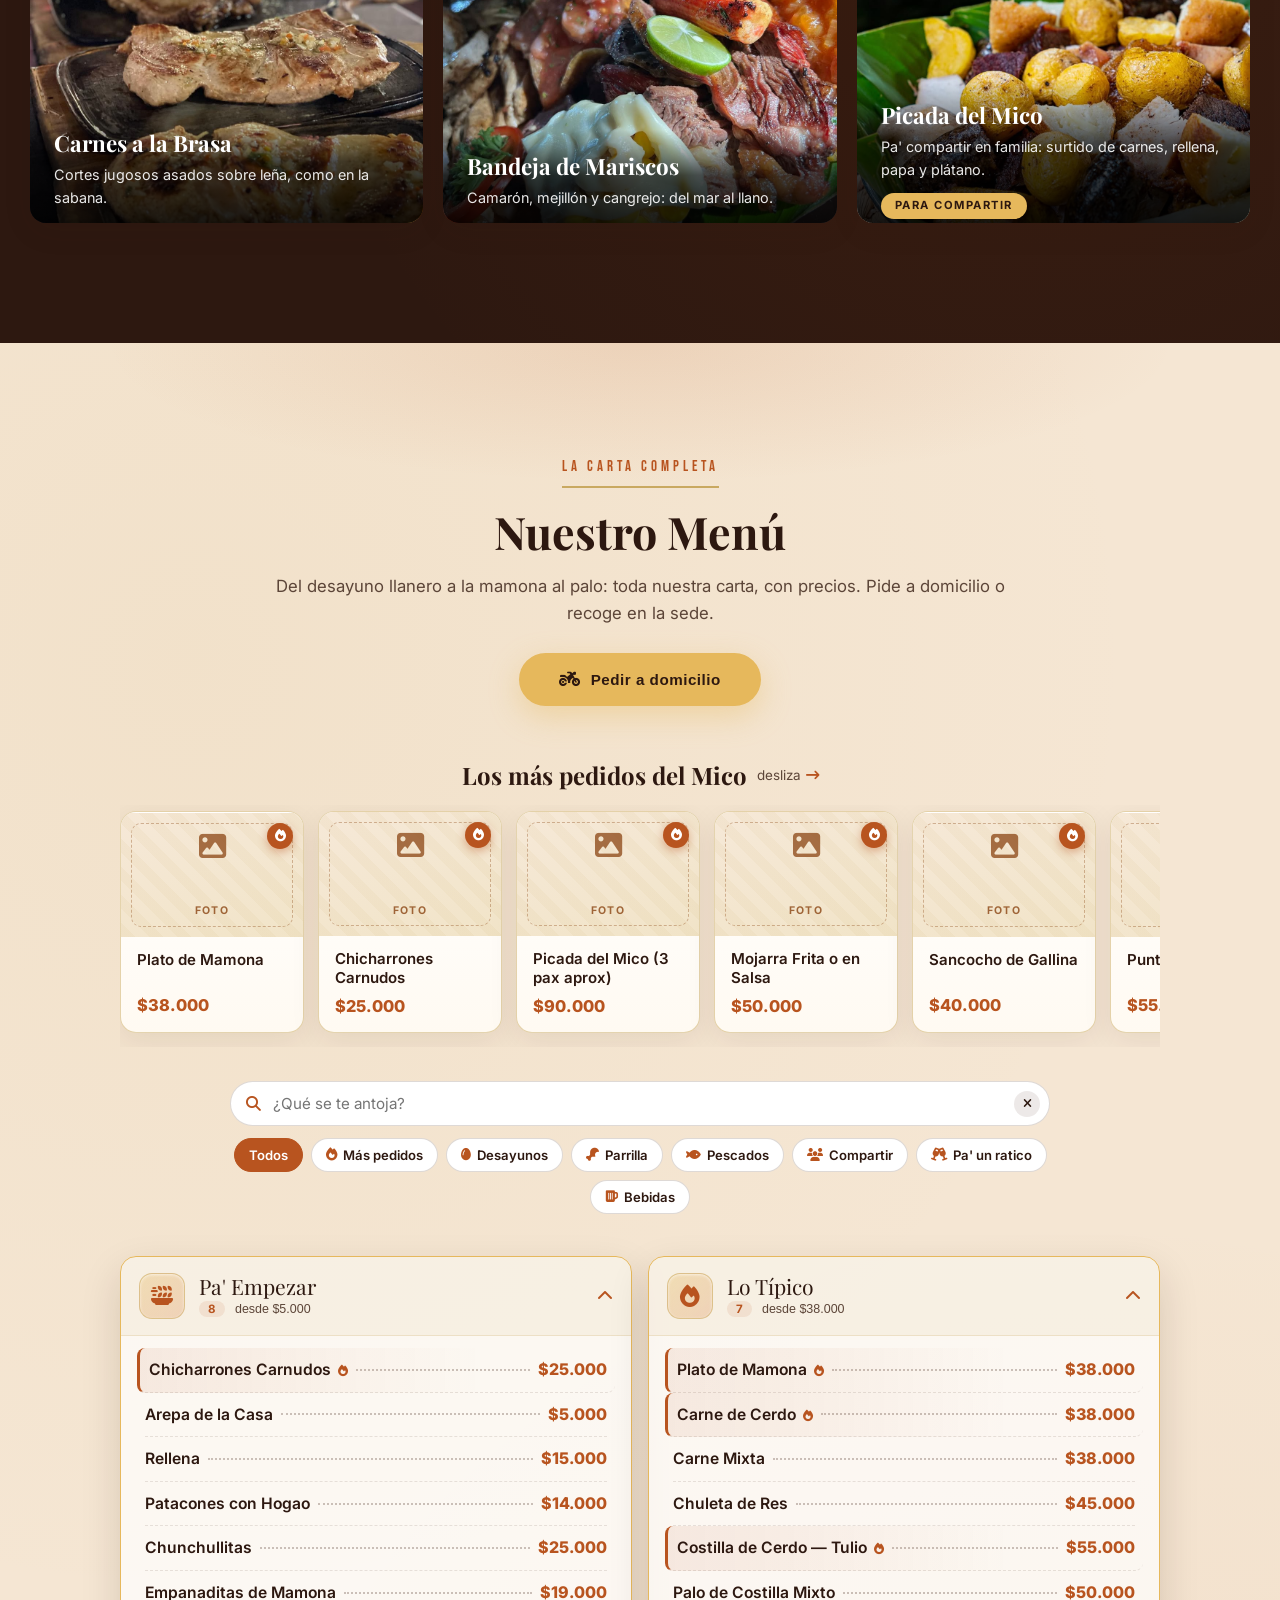
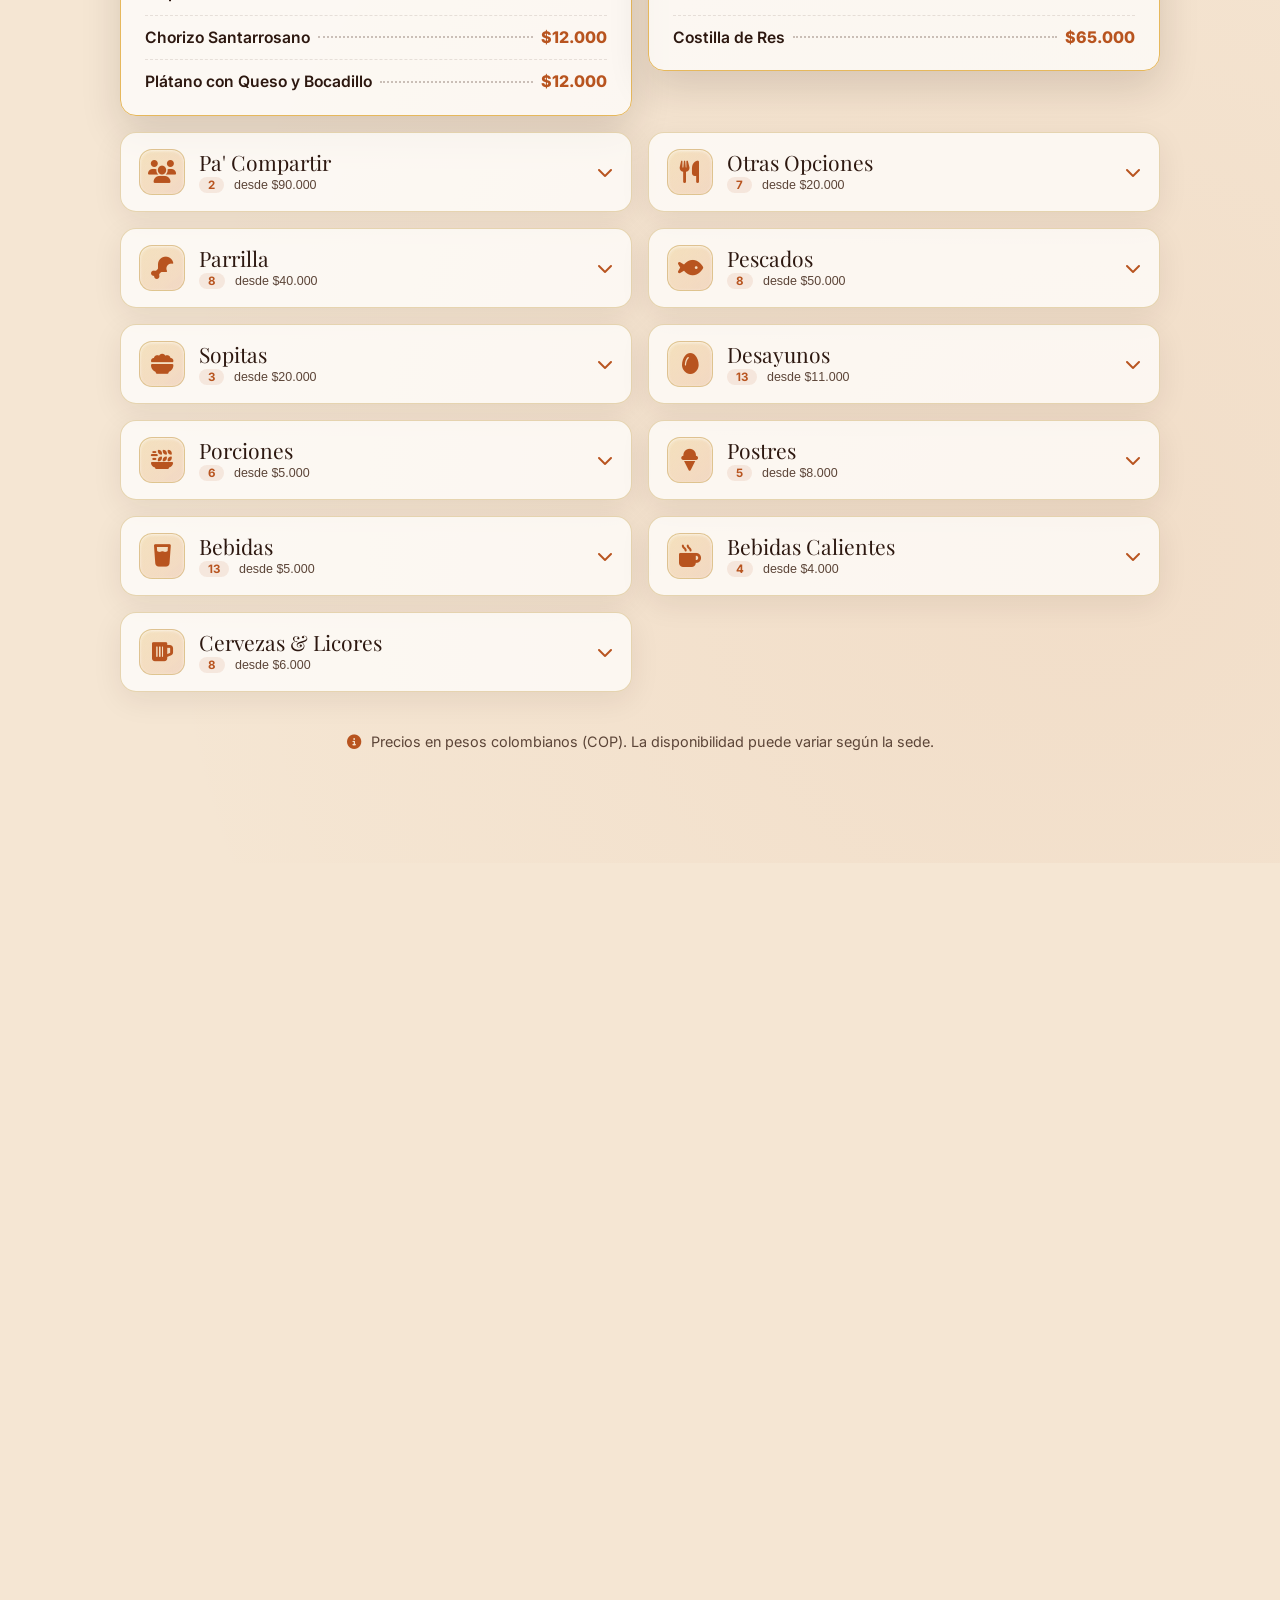
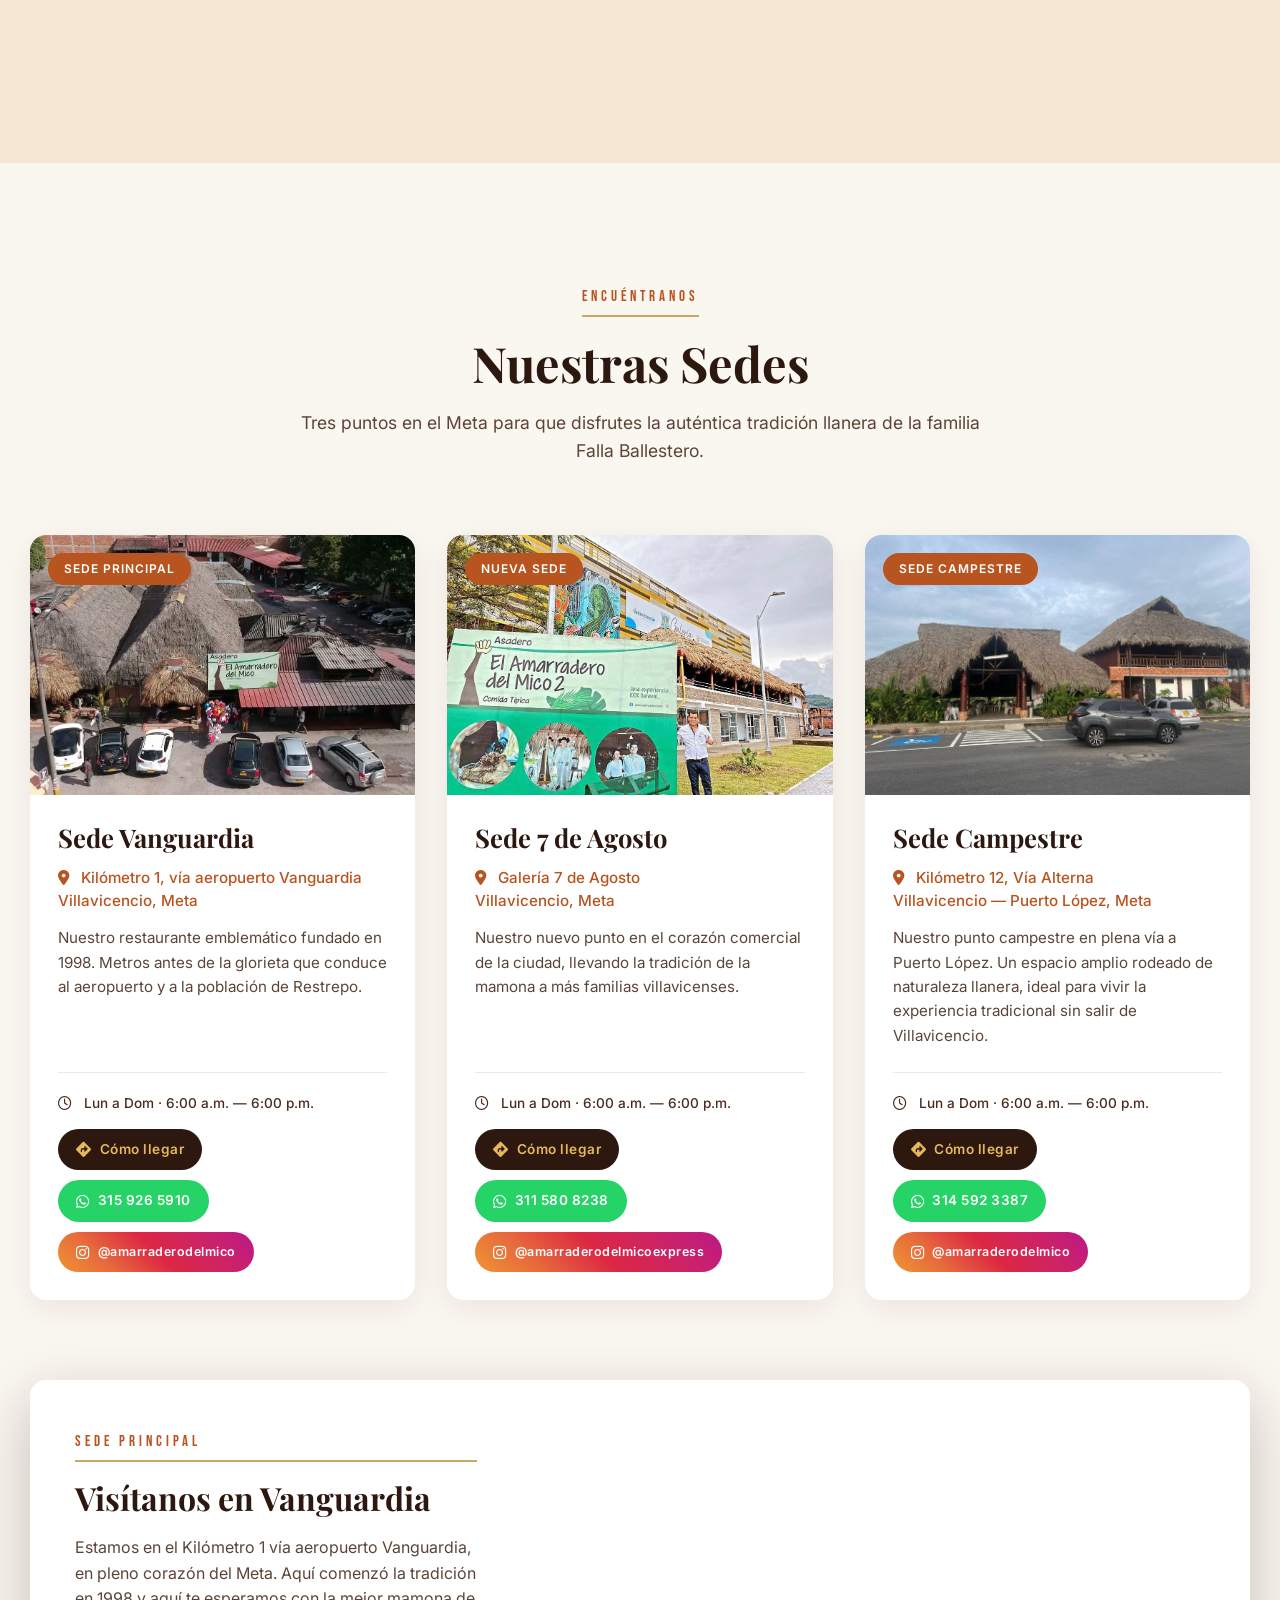
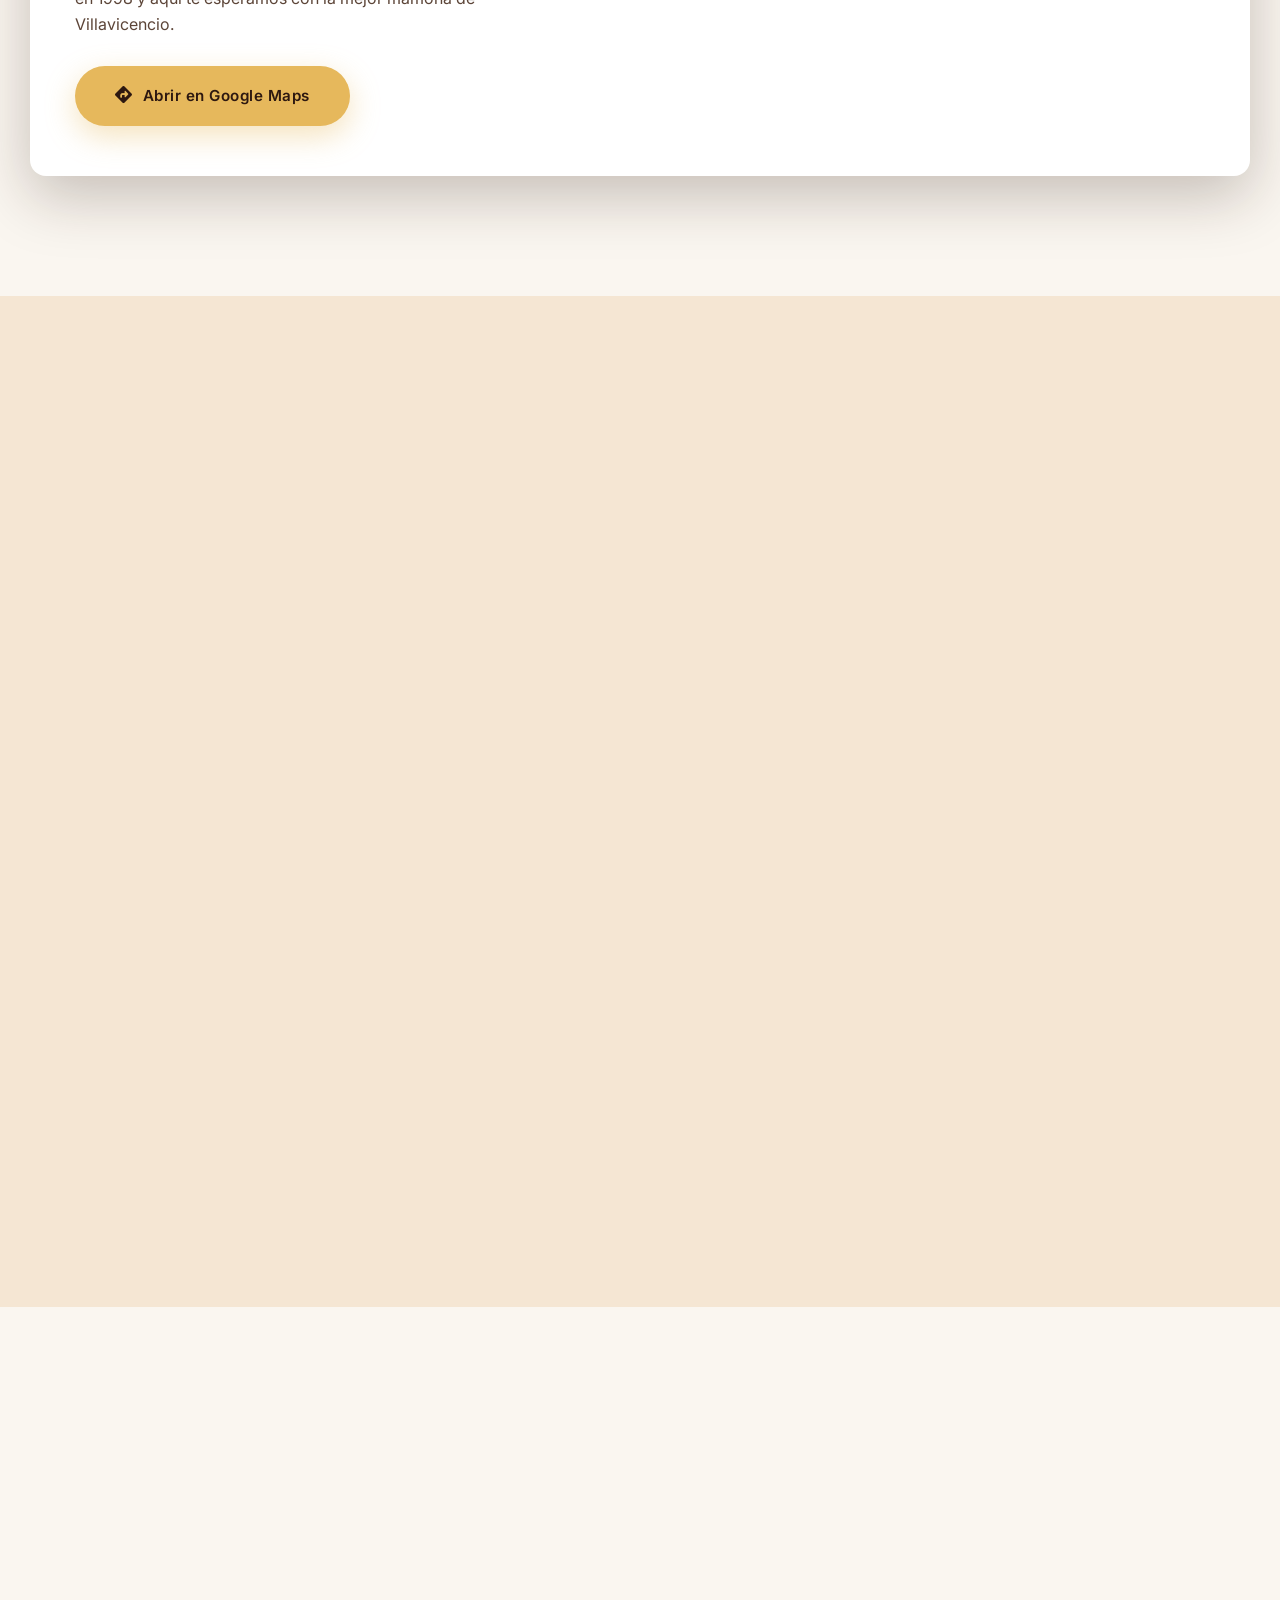
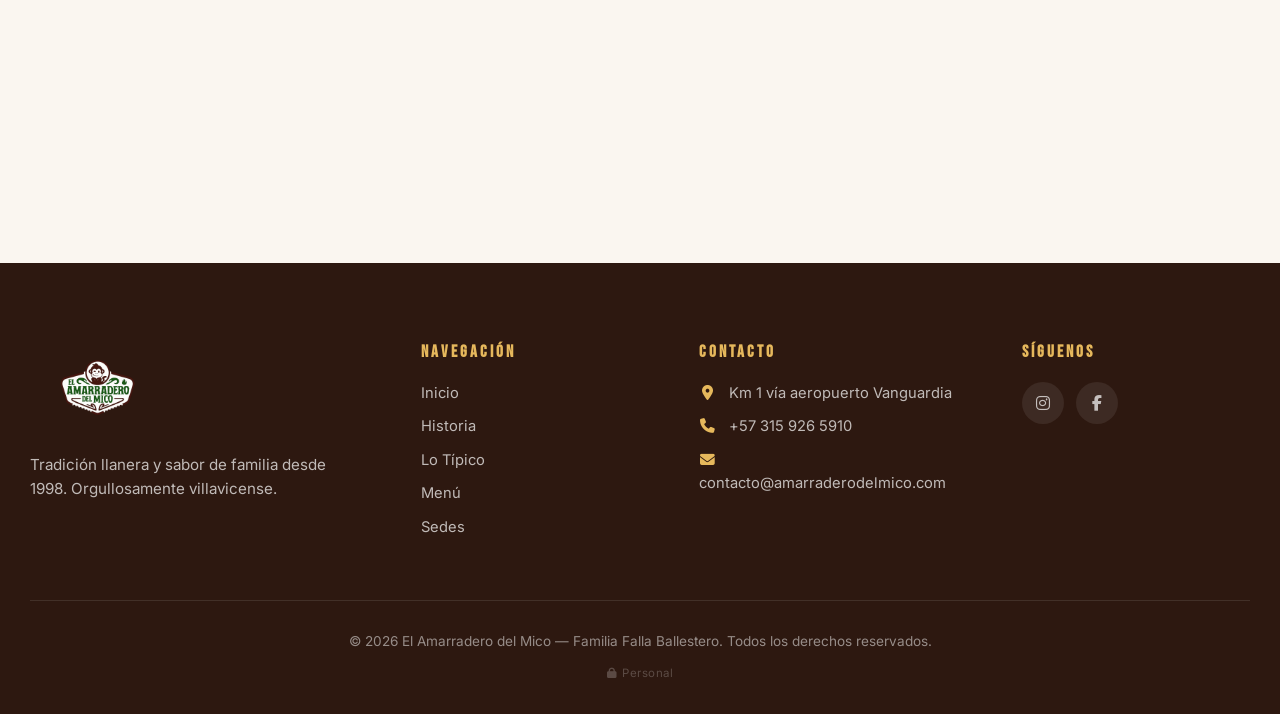
==== commit 7d107258: "Auditoria: catalogo en servidor, panel de mesera sin superusuario, logging, tests y CI - orders/cata" ====
--- a/index.html
+++ b/index.html
@@ -5,6 +5,22 @@
     <meta name="viewport" content="width=device-width, initial-scale=1.0">
     <meta name="description" content="El Amarradero del Mico - Restaurante folclórico llanero en Villavicencio. Mamona, carne a la llanera y tradición desde 1998.">
     <title>El Amarradero del Mico — Sabor Llanero desde 1998</title>
+    <link rel="canonical" href="__SITE_URL__/">
+
+    <!-- Open Graph (WhatsApp, Facebook, Instagram) -->
+    <meta property="og:type" content="restaurant">
+    <meta property="og:title" content="El Amarradero del Mico — Sabor Llanero desde 1998">
+    <meta property="og:description" content="Restaurante folclórico llanero en Villavicencio. Mamona, carne a la llanera y tradición desde 1998. Pide a domicilio.">
+    <meta property="og:url" content="__SITE_URL__/">
+    <meta property="og:image" content="__SITE_URL__/statics/img/principal2.jpg">
+    <meta property="og:locale" content="es_CO">
+    <meta property="og:site_name" content="El Amarradero del Mico">
+
+    <!-- Twitter Card -->
+    <meta name="twitter:card" content="summary_large_image">
+    <meta name="twitter:title" content="El Amarradero del Mico — Sabor Llanero desde 1998">
+    <meta name="twitter:description" content="Restaurante folclórico llanero en Villavicencio. Mamona, carne a la llanera y tradición desde 1998.">
+    <meta name="twitter:image" content="__SITE_URL__/statics/img/principal2.jpg">
     <link rel="icon" type="image/png" sizes="32x32" href="statics/logodelmico.png">
     <link rel="icon" type="image/png" sizes="192x192" href="statics/logodelmico.png">
     <link rel="apple-touch-icon" href="statics/logodelmico.png">
@@ -14,9 +30,38 @@
     <link rel="preconnect" href="https://res.cloudinary.com" crossorigin>
     <link rel="preconnect" href="https://cdnjs.cloudflare.com" crossorigin>
     <link rel="dns-prefetch" href="https://unpkg.com">
-    <link href="https://fonts.googleapis.com/css2?family=Playfair+Display:wght@600;700;900&family=Bebas+Neue&family=Inter:wght@300;400;500;600&display=swap" rel="stylesheet">
+    <link href="https://fonts.googleapis.com/css2?family=Playfair+Display:wght@600;700;900&family=Bebas+Neue&family=Inter:wght@300;400;500;600;700;800&display=swap" rel="stylesheet">
     <link rel="stylesheet" href="https://cdnjs.cloudflare.com/ajax/libs/font-awesome/6.5.1/css/all.min.css">
-    <link rel="stylesheet" href="styles.css?v=20260724g">
+    <link rel="stylesheet" href="styles.css?v=20260710a">
+
+    <!-- Datos estructurados para Google (rich results de restaurante) -->
+    <script type="application/ld+json">
+    {
+        "@context": "https://schema.org",
+        "@type": "Restaurant",
+        "name": "El Amarradero del Mico",
+        "url": "__SITE_URL__/",
+        "image": "__SITE_URL__/statics/img/principal2.jpg",
+        "logo": "__SITE_URL__/statics/logodelmico.png",
+        "telephone": "+57 315 926 5910",
+        "servesCuisine": ["Comida llanera", "Carne a la llanera", "Mamona"],
+        "priceRange": "$$",
+        "foundingDate": "1998",
+        "address": {
+            "@type": "PostalAddress",
+            "streetAddress": "Kilómetro 1 vía aeropuerto Vanguardia",
+            "addressLocality": "Villavicencio",
+            "addressRegion": "Meta",
+            "addressCountry": "CO"
+        },
+        "geo": {
+            "@type": "GeoCoordinates",
+            "latitude": 4.1659871,
+            "longitude": -73.6235892
+        },
+        "hasMap": "https://www.google.com/maps/place/EL+AMARRADERO+DEL+MICO/@4.1659871,-73.6235892,17z"
+    }
+    </script>
 </head>
 <body class="loading">
 
@@ -39,7 +84,7 @@
             <header class="delivery-header">
                 <div class="delivery-header-info">
                     <h2><i class="fa-solid fa-utensils"></i> Tu Pedido</h2>
-                    <p>Domicilios solo desde la <strong>Sede Principal Vanguardia</strong> · Villavicencio</p>
+                    <p>Desde nuestra <strong>Sede Vanguardia</strong> · Villavicencio</p>
                 </div>
                 <button class="delivery-close" data-close-delivery aria-label="Cerrar">
                     <i class="fa-solid fa-xmark"></i>
@@ -80,8 +125,8 @@
                     </div>
                     <div class="cart-totals" id="cartTotals" hidden>
                         <div class="cart-row"><span>Subtotal</span><strong id="cartSubtotal">$0</strong></div>
-                        <div class="cart-row"><span>Domicilio</span><strong id="cartDelivery">Se cuadra aparte</strong></div>
-                        <div class="cart-row cart-total"><span>Total productos</span><strong id="cartTotal">$0</strong></div>
+                        <div class="cart-row"><span>Domicilio</span><strong id="cartDelivery">Según ubicación</strong></div>
+                        <div class="cart-row cart-total"><span>Total</span><strong id="cartTotal">$0</strong></div>
                         <button class="btn btn-primary cart-checkout" id="cartCheckout">
                             <i class="fa-solid fa-arrow-right"></i> Continuar al pedido
                         </button>
@@ -119,11 +164,6 @@
                             </button>
                         </div>
                         <p class="map-coords" id="mapCoords" hidden></p>
-                        <p class="map-privacy">
-                            <i class="fa-solid fa-lock"></i>
-                            Tu ubicación es opcional y solo se usa para la entrega de este pedido.
-                            <a href="#" class="legal-link" data-open-legal="legal-ubicacion">Más información</a>
-                        </p>
 
                         <div class="checkout-row address-row">
                             <div class="row-icon"><i class="fa-solid fa-location-dot"></i></div>
@@ -170,7 +210,7 @@
                             <div class="row-icon"><i class="fa-solid fa-phone"></i></div>
                             <div class="row-content">
                                 <label class="row-label">Teléfono de contacto</label>
-                                <input type="tel" name="telefono" placeholder="Ej: 320 858 3991" required>
+                                <input type="tel" name="telefono" placeholder="Ej: 320 858 3991" required inputmode="tel" pattern="[0-9+()\s-]{7,17}" title="Escribe un número de celular válido, ej: 320 858 3991">
                             </div>
                         </div>
                     </div>
@@ -188,7 +228,6 @@
                                 </div>
                                 <span class="payment-badge"><i class="fa-solid fa-check"></i></span>
                             </label>
-                            <!-- Pago con Wompi deshabilitado temporalmente. Para reactivarlo, descomentar este bloque.
                             <label class="payment-option">
                                 <input type="radio" name="metodo_pago" value="pse">
                                 <div class="payment-icon pse"><i class="fa-solid fa-building-columns"></i></div>
@@ -198,12 +237,7 @@
                                 </div>
                                 <span class="payment-badge"><i class="fa-solid fa-check"></i></span>
                             </label>
-                            -->
-                        </div>
-                        <p class="payment-note">
-                            <i class="fa-solid fa-circle-info"></i>
-                            Por ahora recibimos <strong>pago en efectivo</strong> al momento de la entrega. Pronto habilitaremos pagos en línea.
-                        </p>
+                        </div>
                         <div class="payment-extra" id="paymentExtra">
                             <label class="row-label-sm">¿Con cuánto vas a pagar? (opcional)</label>
                             <input type="text" name="paga_con" placeholder="Ej: $100.000 — para alistar el cambio">
@@ -218,7 +252,7 @@
                     <div class="checkout-summary">
                         <h4>Resumen del pedido</h4>
                         <div id="checkoutSummary"></div>
-                        <div class="cart-row cart-total"><span>Total productos</span><strong id="checkoutTotal">$0</strong></div>
+                        <div class="cart-row cart-total"><span>Total a pagar</span><strong id="checkoutTotal">$0</strong></div>
                     </div>
 
                     <div class="confirm-bar">
@@ -232,7 +266,6 @@
                             <span class="confirm-spinner" hidden><i class="fa-solid fa-circle-notch fa-spin"></i></span>
                         </button>
                         <p class="confirm-note"><i class="fa-solid fa-shield-halved"></i> Pago 100% seguro · Datos protegidos</p>
-                        <p class="confirm-legal">Al confirmar aceptas los <a href="#" class="legal-link" data-open-legal>Términos del servicio</a> y el <a href="#" class="legal-link" data-open-legal="legal-datos">tratamiento de tus datos</a>.</p>
                     </div>
                 </form>
             </div>
@@ -256,93 +289,6 @@
         </div>
     </div>
 
-    <!-- ============= TERMINOS Y CONDICIONES / PRIVACIDAD ============= -->
-    <div class="legal-modal" id="legalModal" aria-hidden="true" role="dialog" aria-labelledby="legalTitle">
-        <div class="legal-backdrop" data-close-legal></div>
-        <div class="legal-panel">
-            <header class="legal-header">
-                <h2 id="legalTitle"><i class="fa-solid fa-file-contract"></i> Términos, Condiciones y Privacidad</h2>
-                <button class="legal-close" data-close-legal aria-label="Cerrar">
-                    <i class="fa-solid fa-xmark"></i>
-                </button>
-            </header>
-            <div class="legal-body" id="legalBody">
-
-                <p class="legal-intro">Estos términos aplican al servicio de <strong>pedidos a domicilio y para recoger</strong> realizados a través de este sitio web de <strong>El Amarradero del Mico</strong> (familia Falla Ballestero), Villavicencio, Meta, Colombia. Al confirmar un pedido aceptas estas condiciones.</p>
-
-                <section class="legal-section">
-                    <h3><i class="fa-solid fa-motorcycle"></i> 1. El servicio a domicilio</h3>
-                    <ul>
-                        <li>El servicio a domicilio lo presta <strong>únicamente nuestra Sede Principal (Vanguardia)</strong>. Las demás sedes no manejan domicilios. Los pedidos hechos en este sitio se gestionan desde esa sede y se confirman por <strong>WhatsApp</strong>.</li>
-                        <li>El restaurante <strong>te gestiona el domiciliario</strong> para llevar tu pedido; el servicio de transporte es independiente del valor de los productos.</li>
-                        <li>La cobertura es Villavicencio y sus alrededores, según la distancia a la Sede Vanguardia. Horario: lunes a domingo, 6:00 a.m. a 6:00 p.m.</li>
-                        <li>El pedido se entiende <strong>aceptado únicamente cuando la sede lo confirma por WhatsApp</strong>. Hasta entonces no existe obligación de entrega.</li>
-                        <li>La disponibilidad de los platos puede variar según la sede y la hora del día.</li>
-                    </ul>
-                </section>
-
-                <section class="legal-section">
-                    <h3><i class="fa-solid fa-hand-holding-dollar"></i> 2. Precios y costo del domicilio</h3>
-                    <ul>
-                        <li>Los precios están en pesos colombianos (COP) y pueden cambiar sin previo aviso.</li>
-                        <li>El total mostrado en línea y lo que pagas al restaurante corresponde <strong>únicamente a los productos</strong>.</li>
-                        <li>El <strong>valor del domicilio es aparte</strong> y no está incluido en ese total: lo <strong>cuadras directamente con el domiciliario cuando te lleve el pedido</strong>, según la distancia del punto de entrega. Nosotros gestionamos el domiciliario, pero ese valor se paga por aparte a él.</li>
-                        <li>Si tienes dudas sobre el valor aproximado del domicilio para tu zona, puedes preguntarlo por WhatsApp a la sede antes de que despachemos tu pedido.</li>
-                    </ul>
-                </section>
-
-                <section class="legal-section">
-                    <h3><i class="fa-solid fa-credit-card"></i> 3. Pagos</h3>
-                    <ul>
-                        <li>Por el momento el único método de pago disponible es el <strong>pago en efectivo contra entrega</strong>: pagas los productos al domiciliario al recibir tu pedido (o en la sede si eliges recoger).</li>
-                        <li>El campo "¿con cuánto vas a pagar?" es opcional y solo se usa para alistar tu cambio.</li>
-                        <li>El valor del domicilio se paga <strong>por aparte al domiciliario en el momento de la entrega</strong>; es independiente de lo que pagas por los productos.</li>
-                        <li>Los pagos electrónicos (PSE, tarjeta, Nequi) están <strong>temporalmente deshabilitados</strong>; cuando se habiliten, se procesarán en una plataforma de pagos segura y el restaurante no recibirá ni almacenará datos bancarios.</li>
-                    </ul>
-                </section>
-
-                <section class="legal-section">
-                    <h3><i class="fa-solid fa-box"></i> 4. Entrega, cambios y cancelaciones</h3>
-                    <ul>
-                        <li>Es tu responsabilidad indicar una <strong>dirección y teléfono correctos</strong>. Si el domiciliario no logra ubicarte, la sede intentará contactarte por teléfono o WhatsApp.</li>
-                        <li>Los tiempos de entrega son estimados y pueden variar por clima, tráfico o demanda. Los pedidos para recoger suelen estar listos en 25 a 35 minutos.</li>
-                        <li>Para cambios o cancelaciones escribe cuanto antes al WhatsApp de la sede. Si el pedido ya está en preparación o fue despachado, puede no ser posible cancelarlo.</li>
-                        <li>Si recibes un producto equivocado o en mal estado, repórtalo de inmediato por WhatsApp para darte solución.</li>
-                    </ul>
-                </section>
-
-                <section class="legal-section" id="legal-datos">
-                    <h3><i class="fa-solid fa-shield-halved"></i> 5. Tratamiento de datos personales</h3>
-                    <p>Conforme a la <strong>Ley 1581 de 2012</strong> y el Decreto 1377 de 2013 (Colombia), El Amarradero del Mico actúa como responsable del tratamiento de los datos que suministras al hacer tu pedido:</p>
-                    <ul>
-                        <li><strong>Datos que recogemos:</strong> nombre, teléfono, dirección de entrega, notas del pedido, ubicación aproximada (solo si decides compartirla), detalle del pedido y método de pago elegido.</li>
-                        <li><strong>Para qué los usamos:</strong> gestionar, preparar, cobrar y entregar tu pedido; contactarte sobre su estado; y llevar un historial de pedidos que nos permita atenderte mejor.</li>
-                        <li><strong>No vendemos tus datos.</strong> Solo se comparten con autoridades cuando la ley lo exija (y con la pasarela de pagos segura si en el futuro eliges un pago electrónico).</li>
-                        <li><strong>Conservación:</strong> guardamos los datos el tiempo necesario para estas finalidades y las obligaciones legales del restaurante.</li>
-                        <li><strong>Tus derechos:</strong> puedes conocer, actualizar, rectificar o suprimir tus datos, y revocar tu autorización, escribiendo a <a href="mailto:contacto@amarraderodelmico.com">contacto@amarraderodelmico.com</a> o al WhatsApp <a href="https://wa.me/573159265910" target="_blank" rel="noopener">315 926 5910</a>.</li>
-                    </ul>
-                </section>
-
-                <section class="legal-section" id="legal-ubicacion">
-                    <h3><i class="fa-solid fa-location-dot"></i> 6. Uso de tu ubicación (GPS)</h3>
-                    <ul>
-                        <li>Compartir tu ubicación es <strong>totalmente opcional</strong>: solo ocurre si aceptas el permiso que pide tu navegador, y siempre puedes escribir la dirección manualmente.</li>
-                        <li>La ubicación se usa <strong>únicamente</strong> para fijar el punto de entrega en el mapa y coordinar el valor del domicilio. <strong>No te rastreamos</strong> en segundo plano ni después de cerrar la página.</li>
-                        <li>Para convertir tus coordenadas en una dirección legible usamos el servicio de mapas <strong>OpenStreetMap (Nominatim)</strong>; tus coordenadas se envían a ese servicio solo con ese fin.</li>
-                        <li>Las coordenadas del punto de entrega se guardan junto con el pedido para que el domiciliario pueda ubicarte.</li>
-                    </ul>
-                </section>
-
-                <section class="legal-section">
-                    <h3><i class="fa-solid fa-circle-check"></i> 7. Aceptación y contacto</h3>
-                    <p>Al confirmar un pedido en este sitio declaras que leíste y aceptas estos términos y el tratamiento de tus datos aquí descrito. Para cualquier duda, reclamo o solicitud sobre tus datos: <a href="mailto:contacto@amarraderodelmico.com">contacto@amarraderodelmico.com</a> · WhatsApp <a href="https://wa.me/573159265910" target="_blank" rel="noopener">315 926 5910</a>.</p>
-                    <p class="legal-updated">Última actualización: julio de 2026 · El Amarradero del Mico — Villavicencio, Meta, Colombia.</p>
-                </section>
-
-            </div>
-        </div>
-    </div>
-
     <!-- ============= LOADER ============= -->
     <div class="loader" id="loader">
         <div class="loader-content">
@@ -356,41 +302,20 @@
 
     <!-- ============= NAVBAR ============= -->
     <header class="navbar" id="navbar">
-        <div class="nav-backdrop" id="navBackdrop"></div>
         <div class="nav-container">
             <a href="#inicio" class="nav-logo">
                 <img src="statics/logodelmico.png" alt="El Amarradero del Mico">
             </a>
-            <nav class="nav-menu" id="navMenu" aria-label="Menú principal">
-                <div class="nav-menu-head">
-                    <img src="statics/logodelmico.png" alt="">
-                    <div class="nav-menu-title">
-                        <strong>El Amarradero del Mico</strong>
-                        <span>Sabor llanero · Desde 1998</span>
-                    </div>
-                    <button type="button" class="nav-menu-close" id="navClose" aria-label="Cerrar menú">
-                        <i class="fa-solid fa-xmark"></i>
-                    </button>
-                </div>
-                <div class="nav-links">
-                    <a href="#inicio"><i class="fa-solid fa-house"></i><span>Inicio</span></a>
-                    <a href="#historia"><i class="fa-solid fa-book-open"></i><span>Historia</span></a>
-                    <a href="#carta"><i class="fa-solid fa-fire"></i><span>Lo Típico</span></a>
-                    <a href="#menu"><i class="fa-solid fa-utensils"></i><span>Menú</span></a>
-                    <a href="#sedes"><i class="fa-solid fa-location-dot"></i><span>Sedes</span></a>
-                    <a href="#noticias"><i class="fa-solid fa-newspaper"></i><span>Noticias</span></a>
-                    <a href="#contacto"><i class="fa-solid fa-phone"></i><span>Contacto</span></a>
-                </div>
-                <div class="nav-menu-cta">
-                    <button type="button" class="btn btn-primary nav-cta-delivery" data-open-delivery>
-                        <i class="fa-solid fa-motorcycle"></i> Pedir a domicilio
-                    </button>
-                    <a class="nav-cta-wa" href="https://wa.me/573159265910" target="_blank" rel="noopener">
-                        <i class="fa-brands fa-whatsapp"></i> Escríbenos por WhatsApp
-                    </a>
-                </div>
+            <nav class="nav-menu" id="navMenu">
+                <a href="#inicio">Inicio</a>
+                <a href="#historia">Historia</a>
+                <a href="#carta">Lo Típico</a>
+                <a href="#menu">Menú</a>
+                <a href="#sedes">Sedes</a>
+                <a href="#noticias">Noticias</a>
+                <a href="#contacto">Contacto</a>
             </nav>
-            <button class="nav-toggle" id="navToggle" aria-label="Abrir menú" aria-expanded="false" aria-controls="navMenu">
+            <button class="nav-toggle" id="navToggle" aria-label="Menú">
                 <span></span><span></span><span></span>
             </button>
         </div>
@@ -444,7 +369,7 @@
     <section class="historia" id="historia">
         <div class="historia-container">
             <div class="historia-img">
-                <img src="statics/img/principal2.jpg" alt="Preparación de la mamona">
+                <img src="statics/img/principal2.jpg" alt="Preparación de la mamona" loading="lazy" decoding="async">
                 <div class="historia-badge">
                     <span>Fundado</span>
                     <strong>1998</strong>
@@ -473,7 +398,7 @@
 
         <div class="carta-grid">
             <article class="dish dish-large">
-                <img src="statics/img/comida4.jpg" alt="Carne de mamona asada al palo sobre brasa de leña">
+                <img src="statics/img/comida4.jpg" alt="Carne de mamona asada al palo sobre brasa de leña" loading="lazy" decoding="async">
                 <div class="dish-info">
                     <h3>Mamona al Palo</h3>
                     <p>Nuestro plato insignia: ternera asada al palo, lento sobre brasa de leña.</p>
@@ -481,35 +406,35 @@
                 </div>
             </article>
             <article class="dish">
-                <img src="statics/img/comida2.jpg" alt="Mojarra del río con papa criolla y patacón">
+                <img src="statics/img/comida2.jpg" alt="Mojarra del río con papa criolla y patacón" loading="lazy" decoding="async">
                 <div class="dish-info">
                     <h3>Mojarra del Río</h3>
                     <p>Fresca del río, con papa criolla y patacón.</p>
                 </div>
             </article>
             <article class="dish">
-                <img src="statics/img/comida6.jpg" alt="Chicharrón carnudo y crocante">
+                <img src="statics/img/comida6.jpg" alt="Chicharrón carnudo y crocante" loading="lazy" decoding="async">
                 <div class="dish-info">
                     <h3>Chicharrón Carnudo</h3>
                     <p>Crocante por fuera y bien carnudo por dentro.</p>
                 </div>
             </article>
             <article class="dish">
-                <img src="statics/img/comida.jpg" alt="Cortes de carne a la brasa en tabla">
+                <img src="statics/img/comida.jpg" alt="Cortes de carne a la brasa en tabla" loading="lazy" decoding="async">
                 <div class="dish-info">
                     <h3>Carnes a la Brasa</h3>
                     <p>Cortes jugosos asados sobre leña, como en la sabana.</p>
                 </div>
             </article>
             <article class="dish">
-                <img src="statics/img/comida5.jpg" alt="Bandeja de mariscos con camarón, mejillón y cangrejo">
+                <img src="statics/img/comida5.jpg" alt="Bandeja de mariscos con camarón, mejillón y cangrejo" loading="lazy" decoding="async">
                 <div class="dish-info">
                     <h3>Bandeja de Mariscos</h3>
                     <p>Camarón, mejillón y cangrejo: del mar al llano.</p>
                 </div>
             </article>
             <article class="dish">
-                <img src="statics/img/DDD.jpg" alt="Picada llanera surtida en hoja de plátano">
+                <img src="statics/img/DDD.jpg" alt="Picada llanera surtida en hoja de plátano" loading="lazy" decoding="async">
                 <div class="dish-info">
                     <h3>Picada del Mico</h3>
                     <p>Pa' compartir en familia: surtido de carnes, rellena, papa y plátano.</p>
@@ -522,27 +447,15 @@
     <!-- ============= MENU / CARTA COMPLETA ============= -->
     <section class="menu-full" id="menu">
         <div class="menu-full-header">
-            <span class="section-tag">Antójate</span>
+            <span class="section-tag">La Carta Completa</span>
             <h2>Nuestro Menú</h2>
-            <p>Estos son los platos que más piden nuestros clientes. La carta completa, con precios, te espera al armar tu pedido.</p>
-        </div>
-        <!-- La vitrina "Los más pedidos" la inserta el JS justo antes de esta invitación.
-             La carta completa vive en el flujo de pedido (modal de domicilios). -->
-        <div class="menu-invite" id="menuInvite">
-            <div class="menu-invite-card">
-                <span class="menu-invite-ic"><i class="fa-solid fa-book-open"></i></span>
-                <h3>La carta completa te espera en tu pedido</h3>
-                <p>Más de <strong>90 platos</strong>, del desayuno llanero a la mamona al palo, todos con su precio. Ábrela, antójate y arma tu pedido en un par de toques.</p>
-                <ul class="menu-invite-perks">
-                    <li><i class="fa-solid fa-motorcycle"></i> Domicilios desde la Sede Vanguardia</li>
-                    <li><i class="fa-solid fa-money-bills"></i> Pagas en efectivo al recibir</li>
-                    <li><i class="fa-brands fa-whatsapp"></i> Confirmas por WhatsApp</li>
-                </ul>
-                <button type="button" class="btn btn-primary menu-invite-cta" data-open-delivery>
-                    <i class="fa-solid fa-utensils"></i> Ver la carta y hacer mi pedido
-                </button>
-                <p class="menu-invite-alt"><i class="fa-solid fa-store"></i> ¿Prefieres recogerlo? Dentro del pedido eliges "Recoger en sede".</p>
-            </div>
+            <p>Del desayuno llanero a la mamona al palo: toda nuestra carta, con precios. Pide a domicilio o recoge en la sede.</p>
+            <button type="button" class="btn btn-primary menu-full-cta" data-open-delivery>
+                <i class="fa-solid fa-motorcycle"></i> Pedir a domicilio
+            </button>
+        </div>
+        <div class="menu-full-body" id="fullMenu">
+            <!-- Generado por JS desde MENU_DATA (misma fuente que el domicilio) -->
         </div>
         <p class="menu-full-note">
             <i class="fa-solid fa-circle-info"></i>
@@ -553,7 +466,7 @@
     <!-- ============= EXPERIENCIA / BANDA ============= -->
     <section class="experiencia">
         <div class="exp-img">
-            <img src="statics/img/dos.jpg" alt="Ambiente folclórico llanero">
+            <img src="statics/img/dos.jpg" alt="Ambiente folclórico llanero" loading="lazy" decoding="async">
         </div>
         <div class="exp-text">
             <span class="section-tag">La Experiencia</span>
@@ -580,13 +493,12 @@
 
             <article class="sede-card">
                 <div class="sede-img">
-                    <img src="statics/localvanguardia.jpg" alt="Sede Vanguardia">
+                    <img src="statics/localvanguardia.jpg" alt="Sede Vanguardia" loading="lazy" decoding="async">
                     <span class="sede-badge">Sede Principal</span>
                 </div>
                 <div class="sede-body">
                     <h3>Sede Vanguardia</h3>
                     <p class="sede-direccion"><i class="fa-solid fa-location-dot"></i> Kilómetro 1, vía aeropuerto Vanguardia<br>Villavicencio, Meta</p>
-                    <p class="sede-domicilios"><i class="fa-solid fa-motorcycle"></i> Única sede con servicio a domicilio</p>
                     <p class="sede-info">Nuestro restaurante emblemático fundado en 1998. Metros antes de la glorieta que conduce al aeropuerto y a la población de Restrepo.</p>
                     <div class="sede-footer">
                         <span class="sede-hora"><i class="fa-regular fa-clock"></i> Lun a Dom · 6:00 a.m. — 6:00 p.m.</span>
@@ -601,7 +513,7 @@
 
             <article class="sede-card">
                 <div class="sede-img">
-                    <img src="statics/loxal7deagosto.jpg" alt="Sede 7 de Agosto">
+                    <img src="statics/loxal7deagosto.jpg" alt="Sede 7 de Agosto" loading="lazy" decoding="async">
                     <span class="sede-badge">Nueva Sede</span>
                 </div>
                 <div class="sede-body">
@@ -621,7 +533,7 @@
 
             <article class="sede-card">
                 <div class="sede-img">
-                    <img src="statics/localpuertolopez.jpg" alt="Sede Campestre - Vía Puerto López">
+                    <img src="statics/localpuertolopez.jpg" alt="Sede Campestre - Vía Puerto López" loading="lazy" decoding="async">
                     <span class="sede-badge">Sede Campestre</span>
                 </div>
                 <div class="sede-body">
@@ -668,7 +580,7 @@
             <article class="news-card">
                 <a href="https://www.eltiempo.com/mas-contenido/a-don-julio-hay-bastante-que-aprenderle-3385910" target="_blank" rel="noopener" class="news-link">
                     <div class="news-img">
-                        <img src="statics/noticias/noticia1.jpeg" alt="Don Julio César Falla Ballestero, fundador de El Amarradero del Mico">
+                        <img src="statics/noticias/noticia1.jpeg" alt="Don Julio César Falla Ballestero, fundador de El Amarradero del Mico" loading="lazy" decoding="async">
                         <span class="news-badge"><i class="fa-solid fa-newspaper"></i></span>
                     </div>
                     <div class="news-body">
@@ -686,7 +598,7 @@
             <article class="news-card">
                 <a href="https://www.las2orillas.co/yo-naci-con-un-tenedor-y-un-cuchillo-historia-de-un-restaurante-insignia/" target="_blank" rel="noopener" class="news-link">
                     <div class="news-img">
-                        <img src="statics/noticias/NOTICIA2.jpg" alt="El Amarradero del Mico en Las2Orillas">
+                        <img src="statics/noticias/NOTICIA2.jpg" alt="El Amarradero del Mico en Las2Orillas" loading="lazy" decoding="async">
                         <span class="news-badge"><i class="fa-solid fa-newspaper"></i></span>
                     </div>
                     <div class="news-body">
@@ -704,7 +616,7 @@
             <article class="news-card">
                 <a href="https://www.pulzo.com/vivir-bien/viajes-y-turismo/cuanto-vale-comer-restaurante-amarradero-mico-villavicencio-PP4196450" target="_blank" rel="noopener" class="news-link">
                     <div class="news-img">
-                        <img src="statics/localvanguardia.jpg" alt="Local principal de El Amarradero del Mico en Vanguardia">
+                        <img src="statics/localvanguardia.jpg" alt="Local principal de El Amarradero del Mico en Vanguardia" loading="lazy" decoding="async">
                         <span class="news-badge"><i class="fa-solid fa-newspaper"></i></span>
                     </div>
                     <div class="news-body">
@@ -727,7 +639,7 @@
     <!-- ============= CTA / RESERVAS ============= -->
     <section class="cta" id="contacto">
         <div class="cta-bg">
-            <img src="statics/img/DDD.jpg" alt="">
+            <img src="statics/img/DDD.jpg" alt="" loading="lazy" decoding="async">
         </div>
         <div class="cta-content">
             <span class="section-tag light">Reservas y Eventos</span>
@@ -771,9 +683,6 @@
         </div>
         <div class="footer-bottom">
             <p>© 2026 El Amarradero del Mico — Familia Falla Ballestero. Todos los derechos reservados.</p>
-            <a href="#" class="footer-legal" data-open-legal>
-                <i class="fa-solid fa-file-contract"></i> Términos y privacidad
-            </a>
             <!-- Acceso discreto al panel interno (solo personal) -->
             <a href="/panel/" class="staff-access" title="Acceso del personal">
                 <i class="fa-solid fa-lock"></i> Personal
@@ -781,6 +690,9 @@
         </div>
     </footer>
 
-    <script defer src="script.js?v=20260724f"></script>
+    <!-- menu-data.js define window.MENU_DATA y debe cargarse ANTES de script.js
+         (ambos defer: se ejecutan en orden de aparición). -->
+    <script defer src="menu-data.js?v=20260710a"></script>
+    <script defer src="script.js?v=20260710a"></script>
 </body>
 </html>
--- a/styles.css
+++ b/styles.css
@@ -65,7 +65,7 @@
 }
 
 img, video, iframe { max-width: 100%; }
-body.loading { overflow: hidden; height: 100vh; }
+body.loading { overflow: hidden; height: 100vh; height: 100dvh; }
 
 /* ============= FAB DOMICILIO ============= */
 .fab-delivery {
@@ -127,6 +127,7 @@
     position: absolute;
     inset: 0;
     background: rgba(20, 12, 8, 0.75);
+    -webkit-backdrop-filter: blur(6px);
     backdrop-filter: blur(6px);
     animation: fadeIn 0.3s;
 }
@@ -1332,24 +1333,6 @@
     flex-direction: unset !important;
     gap: 12px;
 }
-/* Con un solo método de pago activo (Wompi deshabilitado), ocupa todo el ancho */
-.rappi-style .payment-options.payment-grid .payment-option:only-child {
-    grid-column: 1 / -1;
-}
-.payment-note {
-    display: flex;
-    align-items: flex-start;
-    gap: 8px;
-    margin: 10px 20px 4px;
-    font-size: 0.78rem;
-    line-height: 1.5;
-    color: var(--color-text-soft);
-}
-.payment-note i {
-    color: var(--color-gold);
-    margin-top: 2px;
-}
-.payment-note strong { color: var(--color-brown-dark); }
 .rappi-style .payment-option {
     display: flex !important;
     grid-template-columns: none !important;
@@ -1445,11 +1428,11 @@
     font-size: 0.85rem;
     color: var(--color-text-soft);
     line-height: 1.45;
-    animation: fadeIn 0.3s ease;
+    animation: fadeInDown 0.3s ease;
 }
 .rappi-style .payment-info[hidden] { display: none !important; }
 .rappi-style .payment-info i { color: var(--color-rust); font-size: 1rem; margin-top: 2px; flex-shrink: 0; }
-@keyframes fadeIn { from { opacity: 0; transform: translateY(-4px); } to { opacity: 1; transform: translateY(0); } }
+@keyframes fadeInDown { from { opacity: 0; transform: translateY(-4px); } to { opacity: 1; transform: translateY(0); } }
 .rappi-style .payment-extra { padding: 8px 20px 4px; margin-top: 4px; }
 .rappi-style .payment-extra input {
     width: 100% !important;
@@ -2125,7 +2108,6 @@
     opacity: 0;
     transform: translateY(50px);
     transition: opacity 1s cubic-bezier(0.16, 1, 0.3, 1), transform 1s cubic-bezier(0.16, 1, 0.3, 1);
-    will-change: opacity, transform;
 }
 .reveal.from-left { transform: translateX(-40px); }
 .reveal.from-right { transform: translateX(40px); }
@@ -2260,6 +2242,7 @@
 }
 .navbar.scrolled {
     background: rgba(45, 24, 16, 0.95);
+    -webkit-backdrop-filter: blur(12px);
     backdrop-filter: blur(12px);
     padding: 8px 0;
     box-shadow: 0 4px 20px rgba(0,0,0,0.15);
@@ -2317,37 +2300,21 @@
     border: none;
     cursor: pointer;
     flex-direction: column;
-    justify-content: center;
-    align-items: center;
     gap: 5px;
-    width: 44px;
-    height: 44px;
-    border-radius: 10px;
 }
 .nav-toggle span {
-    width: 26px;
+    width: 28px;
     height: 3px;
     background: var(--color-white);
     border-radius: 2px;
-    transition: transform 0.35s cubic-bezier(0.4, 0, 0.2, 1), opacity 0.25s;
-    filter: drop-shadow(0 1px 3px rgba(0,0,0,0.45));
-}
-.nav-toggle.active span:nth-child(1) { transform: translateY(8px) rotate(45deg); }
-.nav-toggle.active span:nth-child(2) { opacity: 0; transform: scaleX(0.4); }
-.nav-toggle.active span:nth-child(3) { transform: translateY(-8px) rotate(-45deg); }
-
-/* Elementos del menú móvil: ocultos en escritorio */
-.nav-backdrop,
-.nav-menu-head,
-.nav-menu-cta { display: none; }
-.nav-links { display: contents; }
-.nav-menu a i { display: none; }
-body.nav-open { overflow: hidden; }
+    transition: var(--transition);
+}
 
 /* ============= HERO ============= */
 .hero {
     position: relative;
     height: 100vh;
+    height: 100dvh;
     min-height: 700px;
     overflow: hidden;
     display: flex;
@@ -2378,7 +2345,6 @@
     max-width: 900px;
     padding: 0 30px;
     animation: fadeUp 1.2s ease-out;
-    will-change: transform, opacity;
 }
 .hero-tag {
     display: inline-block;
@@ -2390,6 +2356,7 @@
     border: 1px solid var(--color-gold-bright);
     border-radius: 30px;
     margin-bottom: 28px;
+    -webkit-backdrop-filter: blur(4px);
     backdrop-filter: blur(4px);
 }
 .hero-title {
@@ -2447,6 +2414,7 @@
     background: transparent;
     color: var(--color-white);
     border: 2px solid rgba(255,255,255,0.4);
+    -webkit-backdrop-filter: blur(6px);
     backdrop-filter: blur(6px);
 }
 .btn-ghost:hover {
@@ -2965,7 +2933,9 @@
        El desborde se maneja limpio (imagen recortada por object-fit,
        texto con scroll interno solo si no cupiera). */
     min-height: 100vh;
+    min-height: 100dvh;
     max-height: 100vh;
+    max-height: 100dvh;
     overflow: hidden;
 }
 .exp-img {
@@ -3229,24 +3199,6 @@
     color: var(--color-rust);
 }
 .sede-hora i { color: var(--color-brown); }
-/* Distintivo: única sede con servicio a domicilio */
-.sede-domicilios {
-    display: inline-flex;
-    align-items: center;
-    gap: 8px;
-    align-self: flex-start;
-    margin-bottom: 14px;
-    padding: 6px 14px;
-    background: rgba(230, 184, 92, 0.16);
-    border: 1px solid rgba(201, 169, 97, 0.45);
-    border-radius: 30px;
-    color: var(--color-brown-dark);
-    font-size: 0.78rem;
-    font-weight: 600;
-    letter-spacing: 0.3px;
-}
-.sede-domicilios i { color: var(--color-rust); }
-
 .sede-info {
     color: var(--color-text-soft);
     font-size: 0.95rem;
@@ -3488,283 +3440,6 @@
 .staff-access i { font-size: 0.68rem; }
 .staff-access:hover { color: var(--color-gold-bright); }
 
-/* ============= MENU INVITE (la carta vive en el flujo de pedido) ============= */
-.menu-invite { max-width: 760px; margin: 6px auto 0; }
-.menu-invite-card {
-    position: relative;
-    text-align: center;
-    background: var(--color-white);
-    border: 1px solid rgba(201, 169, 97, 0.4);
-    border-radius: var(--radius);
-    box-shadow: var(--shadow-soft);
-    padding: 42px 34px 36px;
-    overflow: hidden;
-}
-.menu-invite-card::before {
-    content: "";
-    position: absolute;
-    left: 0; right: 0; top: 0;
-    height: 4px;
-    background: linear-gradient(90deg, var(--color-gold), var(--color-rust), var(--color-gold));
-}
-.menu-invite-ic {
-    display: grid;
-    place-items: center;
-    width: 62px;
-    height: 62px;
-    margin: 0 auto 16px;
-    border-radius: 50%;
-    background: linear-gradient(135deg, var(--color-brown-dark), var(--color-brown));
-    color: var(--color-gold-bright);
-    font-size: 1.5rem;
-    box-shadow: 0 10px 24px rgba(45, 24, 16, 0.25);
-}
-.menu-invite-card h3 {
-    font-family: 'Playfair Display', serif;
-    font-size: clamp(1.4rem, 2.6vw, 1.9rem);
-    color: var(--color-brown-dark);
-    margin-bottom: 12px;
-}
-.menu-invite-card p {
-    color: var(--color-text-soft);
-    font-size: 1rem;
-    max-width: 520px;
-    margin: 0 auto 22px;
-}
-.menu-invite-card p strong { color: var(--color-rust); }
-.menu-invite-perks {
-    list-style: none;
-    display: flex;
-    flex-wrap: wrap;
-    justify-content: center;
-    gap: 10px 14px;
-    margin: 0 0 26px;
-    padding: 0;
-}
-.menu-invite-perks li {
-    display: inline-flex;
-    align-items: center;
-    gap: 8px;
-    background: var(--color-cream);
-    border: 1px solid rgba(201, 169, 97, 0.35);
-    border-radius: 30px;
-    padding: 8px 16px;
-    font-size: 0.82rem;
-    font-weight: 500;
-    color: var(--color-brown-dark);
-}
-.menu-invite-perks li i { color: var(--color-rust); }
-.menu-invite-perks li .fa-whatsapp { color: #25D366; }
-.menu-invite-cta { font-size: 1rem; padding: 16px 34px; }
-.menu-invite-card .menu-invite-alt {
-    margin: 16px auto 0;
-    font-size: 0.82rem;
-}
-.menu-invite-alt i { color: var(--color-brown-mid); margin-right: 4px; }
-
-@media (max-width: 600px) {
-    .menu-invite-card { padding: 32px 20px 28px; }
-    .menu-invite-cta { width: 100%; justify-content: center; }
-    .menu-invite-perks li { font-size: 0.76rem; padding: 7px 13px; }
-}
-
-/* ============= LEGAL MODAL (Términos y Privacidad) ============= */
-.legal-modal {
-    position: fixed;
-    inset: 0;
-    z-index: 9600;
-    display: none;
-    align-items: center;
-    justify-content: center;
-    padding: 24px;
-}
-.legal-modal.open { display: flex; }
-.legal-backdrop {
-    position: absolute;
-    inset: 0;
-    background: rgba(20, 12, 8, 0.75);
-    backdrop-filter: blur(6px);
-    animation: fadeIn 0.3s;
-}
-.legal-panel {
-    position: relative;
-    width: min(760px, 100%);
-    max-height: min(86vh, 900px);
-    max-height: min(86dvh, 900px);
-    background: var(--color-bg);
-    border-radius: var(--radius);
-    display: flex;
-    flex-direction: column;
-    overflow: hidden;
-    box-shadow: var(--shadow-strong);
-    animation: legalPop 0.35s cubic-bezier(0.16, 1, 0.3, 1);
-}
-@keyframes legalPop {
-    from { transform: translateY(24px); opacity: 0; }
-    to { transform: translateY(0); opacity: 1; }
-}
-.legal-header {
-    display: flex;
-    align-items: center;
-    justify-content: space-between;
-    gap: 14px;
-    padding: 18px 24px;
-    background: linear-gradient(135deg, var(--color-brown-dark), var(--color-brown));
-    flex-shrink: 0;
-}
-.legal-header h2 {
-    color: var(--color-white);
-    font-size: 1.15rem;
-    display: flex;
-    align-items: center;
-    gap: 10px;
-    margin: 0;
-}
-.legal-header h2 i { color: var(--color-gold-bright); }
-.legal-close {
-    background: rgba(255,255,255,0.1);
-    color: var(--color-white);
-    border: none;
-    width: 38px;
-    height: 38px;
-    flex-shrink: 0;
-    border-radius: 50%;
-    cursor: pointer;
-    font-size: 1rem;
-    transition: background 0.3s;
-}
-.legal-close:hover { background: rgba(255,255,255,0.2); }
-.legal-body {
-    padding: 24px 28px 30px;
-    overflow-y: auto;
-    overscroll-behavior: contain;
-    -webkit-overflow-scrolling: touch;
-}
-.legal-intro {
-    font-size: 0.92rem;
-    color: var(--color-text-soft);
-    background: var(--color-cream);
-    border-left: 4px solid var(--color-gold);
-    border-radius: var(--radius-sm);
-    padding: 14px 16px;
-    margin: 0 0 22px;
-}
-.legal-section { margin-bottom: 24px; }
-.legal-section:last-child { margin-bottom: 0; }
-.legal-section h3 {
-    display: flex;
-    align-items: center;
-    gap: 10px;
-    font-size: 1.02rem;
-    color: var(--color-brown-dark);
-    margin: 0 0 10px;
-}
-.legal-section h3 i {
-    display: grid;
-    place-items: center;
-    width: 30px;
-    height: 30px;
-    flex-shrink: 0;
-    border-radius: 8px;
-    background: rgba(201, 169, 97, 0.18);
-    color: var(--color-brown-mid);
-    font-size: 0.82rem;
-}
-.legal-section p,
-.legal-section li {
-    font-size: 0.88rem;
-    color: var(--color-text-soft);
-    line-height: 1.65;
-}
-.legal-section p { margin: 0 0 10px; }
-.legal-section ul {
-    margin: 0;
-    padding-left: 20px;
-    display: flex;
-    flex-direction: column;
-    gap: 7px;
-}
-.legal-section li::marker { color: var(--color-gold); }
-.legal-section strong { color: var(--color-brown-dark); }
-.legal-section a {
-    color: var(--color-rust);
-    font-weight: 600;
-    text-decoration: underline;
-    text-underline-offset: 2px;
-}
-.legal-updated {
-    font-size: 0.78rem !important;
-    color: rgba(92, 69, 56, 0.6) !important;
-    margin-top: 14px !important;
-}
-/* Resalta la sección a la que se llega desde un enlace directo */
-.legal-section.highlight {
-    animation: legalHighlight 1.6s ease;
-    border-radius: var(--radius-sm);
-}
-@keyframes legalHighlight {
-    0%, 40% { background: rgba(230, 184, 92, 0.22); box-shadow: 0 0 0 8px rgba(230, 184, 92, 0.22); }
-    100% { background: transparent; box-shadow: none; }
-}
-
-/* Enlaces que abren el modal legal */
-.legal-link {
-    color: inherit;
-    font-weight: 600;
-    text-decoration: underline;
-    text-underline-offset: 2px;
-    cursor: pointer;
-}
-.legal-link:hover { color: var(--color-rust); }
-.confirm-legal {
-    margin: 6px 0 0;
-    text-align: center;
-    font-size: 0.72rem;
-    color: var(--color-text-soft);
-    opacity: 0.9;
-}
-.map-privacy {
-    display: flex;
-    align-items: flex-start;
-    gap: 8px;
-    margin: 10px 2px 0;
-    font-size: 0.75rem;
-    line-height: 1.5;
-    color: var(--color-text-soft);
-}
-.map-privacy i {
-    color: var(--color-gold);
-    font-size: 0.8rem;
-    margin-top: 2px;
-}
-.footer-legal {
-    display: inline-flex;
-    align-items: center;
-    gap: 6px;
-    margin-top: 12px;
-    margin-right: 18px;
-    font-size: 0.78rem;
-    color: rgba(255,255,255,0.45);
-    letter-spacing: 0.3px;
-    transition: color 0.25s ease;
-}
-.footer-legal i { font-size: 0.72rem; }
-.footer-legal:hover { color: var(--color-gold-bright); }
-
-@media (max-width: 600px) {
-    .legal-modal { padding: 0; align-items: stretch; }
-    .legal-panel {
-        width: 100%;
-        max-height: none;
-        height: 100%;
-        height: 100dvh;
-        border-radius: 0;
-    }
-    .legal-header { padding: 16px 18px; }
-    .legal-header h2 { font-size: 1.02rem; }
-    .legal-body { padding: 18px 18px 28px; }
-}
-
 /* ============= RESPONSIVE ============= */
 
 /* --- Laptops pequeños / Tablets grandes --- */
@@ -3832,164 +3507,22 @@
     .nav-logo img { height: 92px; }
     .navbar.scrolled .nav-logo img { height: 72px; }
     .nav-toggle { display: flex; }
-
-    /* Fondo oscurecido tras el menú */
-    .nav-backdrop {
-        display: block;
-        position: fixed;
-        top: 0; left: 0;
-        width: 100vw;
-        height: 100vh;
-        height: 100dvh;
-        background: rgba(20, 10, 6, 0.55);
-        backdrop-filter: blur(3px);
-        -webkit-backdrop-filter: blur(3px);
-        opacity: 0;
-        visibility: hidden;
-        transition: opacity 0.35s ease, visibility 0.35s;
-        z-index: 8;
-    }
-    .nav-backdrop.active { opacity: 1; visibility: visible; }
-
-    /* Menú lateral tipo app */
     .nav-menu {
         position: fixed;
-        top: 0; right: 0;
-        left: auto;
-        width: min(340px, 88vw);
-        height: 100vh;
-        height: 100dvh;
-        background: linear-gradient(165deg, var(--color-brown-dark) 0%, var(--color-brown) 100%);
+        top: 78px; left: 0; right: 0;
+        background: rgba(45, 24, 16, 0.98);
+        -webkit-backdrop-filter: blur(15px);
+        backdrop-filter: blur(15px);
         flex-direction: column;
-        padding: 0;
-        gap: 0;
-        text-align: left;
-        transform: translateX(105%);
-        transition: transform 0.45s cubic-bezier(0.32, 0.72, 0.28, 1);
-        box-shadow: -18px 0 50px rgba(0, 0, 0, 0.45);
-        overflow-y: auto;
-        overscroll-behavior: contain;
-        z-index: 10;
+        padding: 32px 24px;
+        gap: 18px;
+        text-align: center;
+        transform: translateY(-150%);
+        transition: transform 0.4s;
+        box-shadow: 0 10px 30px rgba(0,0,0,0.25);
     }
-    .nav-menu.active { transform: translateX(0); }
-
-    /* Cabecera del menú */
-    .nav-menu-head {
-        display: flex;
-        align-items: center;
-        gap: 12px;
-        padding: 18px 18px 16px;
-        border-bottom: 1px solid rgba(230, 184, 92, 0.18);
-        flex-shrink: 0;
-    }
-    .nav-menu-head img { height: 52px; filter: drop-shadow(0 2px 8px rgba(0,0,0,0.4)); }
-    .nav-menu-title { display: flex; flex-direction: column; gap: 2px; min-width: 0; }
-    .nav-menu-title strong {
-        font-family: 'Playfair Display', serif;
-        color: var(--color-white);
-        font-size: 0.98rem;
-        line-height: 1.2;
-    }
-    .nav-menu-title span {
-        color: var(--color-gold-bright);
-        font-size: 0.66rem;
-        letter-spacing: 1.5px;
-        text-transform: uppercase;
-    }
-    .nav-menu-close {
-        display: grid;
-        place-items: center;
-        margin-left: auto;
-        width: 38px;
-        height: 38px;
-        flex-shrink: 0;
-        border: none;
-        border-radius: 50%;
-        background: rgba(255, 255, 255, 0.08);
-        color: var(--color-white);
-        font-size: 1.05rem;
-        cursor: pointer;
-    }
-
-    /* Enlaces como filas con icono */
-    .nav-links {
-        display: flex;
-        flex-direction: column;
-        gap: 4px;
-        padding: 14px 14px;
-    }
-    .nav-menu a {
-        display: flex;
-        align-items: center;
-        gap: 14px;
-        font-size: 1rem;
-        padding: 11px 12px;
-        border-radius: 12px;
-        color: rgba(255, 255, 255, 0.92);
-        text-shadow: none;
-    }
-    .nav-menu a::after { display: none; }
-    .nav-menu a i {
-        display: grid;
-        place-items: center;
-        width: 38px;
-        height: 38px;
-        flex: 0 0 38px;
-        border-radius: 10px;
-        background: rgba(230, 184, 92, 0.12);
-        color: var(--color-gold-bright);
-        font-size: 0.95rem;
-        transition: background 0.3s, color 0.3s;
-    }
-    .nav-menu a:active { background: rgba(255, 255, 255, 0.06); }
-    .nav-menu a.active { background: rgba(230, 184, 92, 0.14); color: var(--color-white); }
-    .nav-menu a.active i { background: var(--color-gold-bright); color: var(--color-brown-dark); }
-
-    /* Entrada escalonada de los enlaces al abrir */
-    .nav-links a, .nav-menu-cta {
-        opacity: 0;
-        transform: translateX(22px);
-        transition: opacity 0.3s ease, transform 0.3s ease;
-    }
-    .nav-menu.active .nav-links a, .nav-menu.active .nav-menu-cta { opacity: 1; transform: none; }
-    .nav-menu.active .nav-links a:nth-child(1) { transition-delay: 0.08s; }
-    .nav-menu.active .nav-links a:nth-child(2) { transition-delay: 0.12s; }
-    .nav-menu.active .nav-links a:nth-child(3) { transition-delay: 0.16s; }
-    .nav-menu.active .nav-links a:nth-child(4) { transition-delay: 0.20s; }
-    .nav-menu.active .nav-links a:nth-child(5) { transition-delay: 0.24s; }
-    .nav-menu.active .nav-links a:nth-child(6) { transition-delay: 0.28s; }
-    .nav-menu.active .nav-links a:nth-child(7) { transition-delay: 0.32s; }
-    .nav-menu.active .nav-menu-cta { transition-delay: 0.38s; }
-
-    /* CTA fijo abajo: domicilio + WhatsApp */
-    .nav-menu-cta {
-        display: flex;
-        flex-direction: column;
-        gap: 10px;
-        margin-top: auto;
-        padding: 16px 18px calc(18px + env(safe-area-inset-bottom));
-        border-top: 1px solid rgba(230, 184, 92, 0.18);
-        flex-shrink: 0;
-    }
-    .nav-menu-cta .btn {
-        width: 100%;
-        justify-content: center;
-        padding: 13px 20px;
-        font-size: 0.9rem;
-    }
-    .nav-cta-wa {
-        display: flex;
-        align-items: center;
-        justify-content: center;
-        gap: 8px;
-        padding: 12px;
-        border: 1px solid rgba(255, 255, 255, 0.25);
-        border-radius: 50px;
-        color: var(--color-white);
-        font-size: 0.88rem;
-        font-weight: 500;
-    }
-    .nav-cta-wa i { color: #25D366; font-size: 1.1rem; }
+    .nav-menu.active { transform: translateY(0); }
+    .nav-menu a { font-size: 1rem; padding: 10px 0; }
 
     .hero { min-height: 580px; height: 92vh; }
     .hero-content { padding: 0 22px; }
@@ -4030,14 +3563,12 @@
 
     .carta-header { margin-bottom: 40px; }
     .carta-header p { font-size: 0.95rem; }
-    /* Tarjetas de "Lo Típico" en filas de 2 en móvil */
-    .carta-grid { grid-template-columns: repeat(2, 1fr); grid-auto-rows: 205px; gap: 12px; }
+    .carta-grid { grid-template-columns: 1fr; grid-auto-rows: 260px; gap: 14px; }
     .dish-large, .dish-wide { grid-column: span 1; grid-row: span 1; }
-    .dish-info { padding: 14px 12px 12px; transform: translateY(0); }
-    .dish-info h3 { font-size: 1.02rem; margin-bottom: 4px; line-height: 1.25; }
-    .dish-large .dish-info h3 { font-size: 1.02rem; }
-    .dish-info p { display: none; }
-    .dish-tag { font-size: 0.58rem; padding: 3px 10px; letter-spacing: 1px; }
+    .dish-info { padding: 18px; transform: translateY(0); }
+    .dish-info h3 { font-size: 1.25rem; }
+    .dish-large .dish-info h3 { font-size: 1.5rem; }
+    .dish-info p { font-size: 0.85rem; }
 
     .sedes-header { margin-bottom: 40px; }
     .sedes-header p { font-size: 1rem; }
@@ -4075,7 +3606,7 @@
     .nav-container { padding: 0 16px; }
     .nav-logo img { height: 80px; }
     .navbar.scrolled .nav-logo img { height: 62px; }
-    .nav-menu { width: min(320px, 90vw); }
+    .nav-menu { top: 100px; }
 
     .hero { min-height: 520px; }
     .hero-tag { font-size: 0.72rem; letter-spacing: 3px; padding: 5px 14px; }
@@ -4089,9 +3620,6 @@
     .strip-stars { font-size: 0.95rem !important; }
 
     .historia, .carta, .sedes, .cta, .noticias { padding: 56px 16px; }
-    .carta-grid { grid-auto-rows: 170px; gap: 10px; }
-    .dish-info h3 { font-size: 0.92rem; }
-    .dish-large .dish-info h3 { font-size: 0.92rem; }
     .news-img { height: 180px; }
     .news-body { padding: 18px 18px 22px; }
     .news-body h3 { font-size: 1.05rem; }
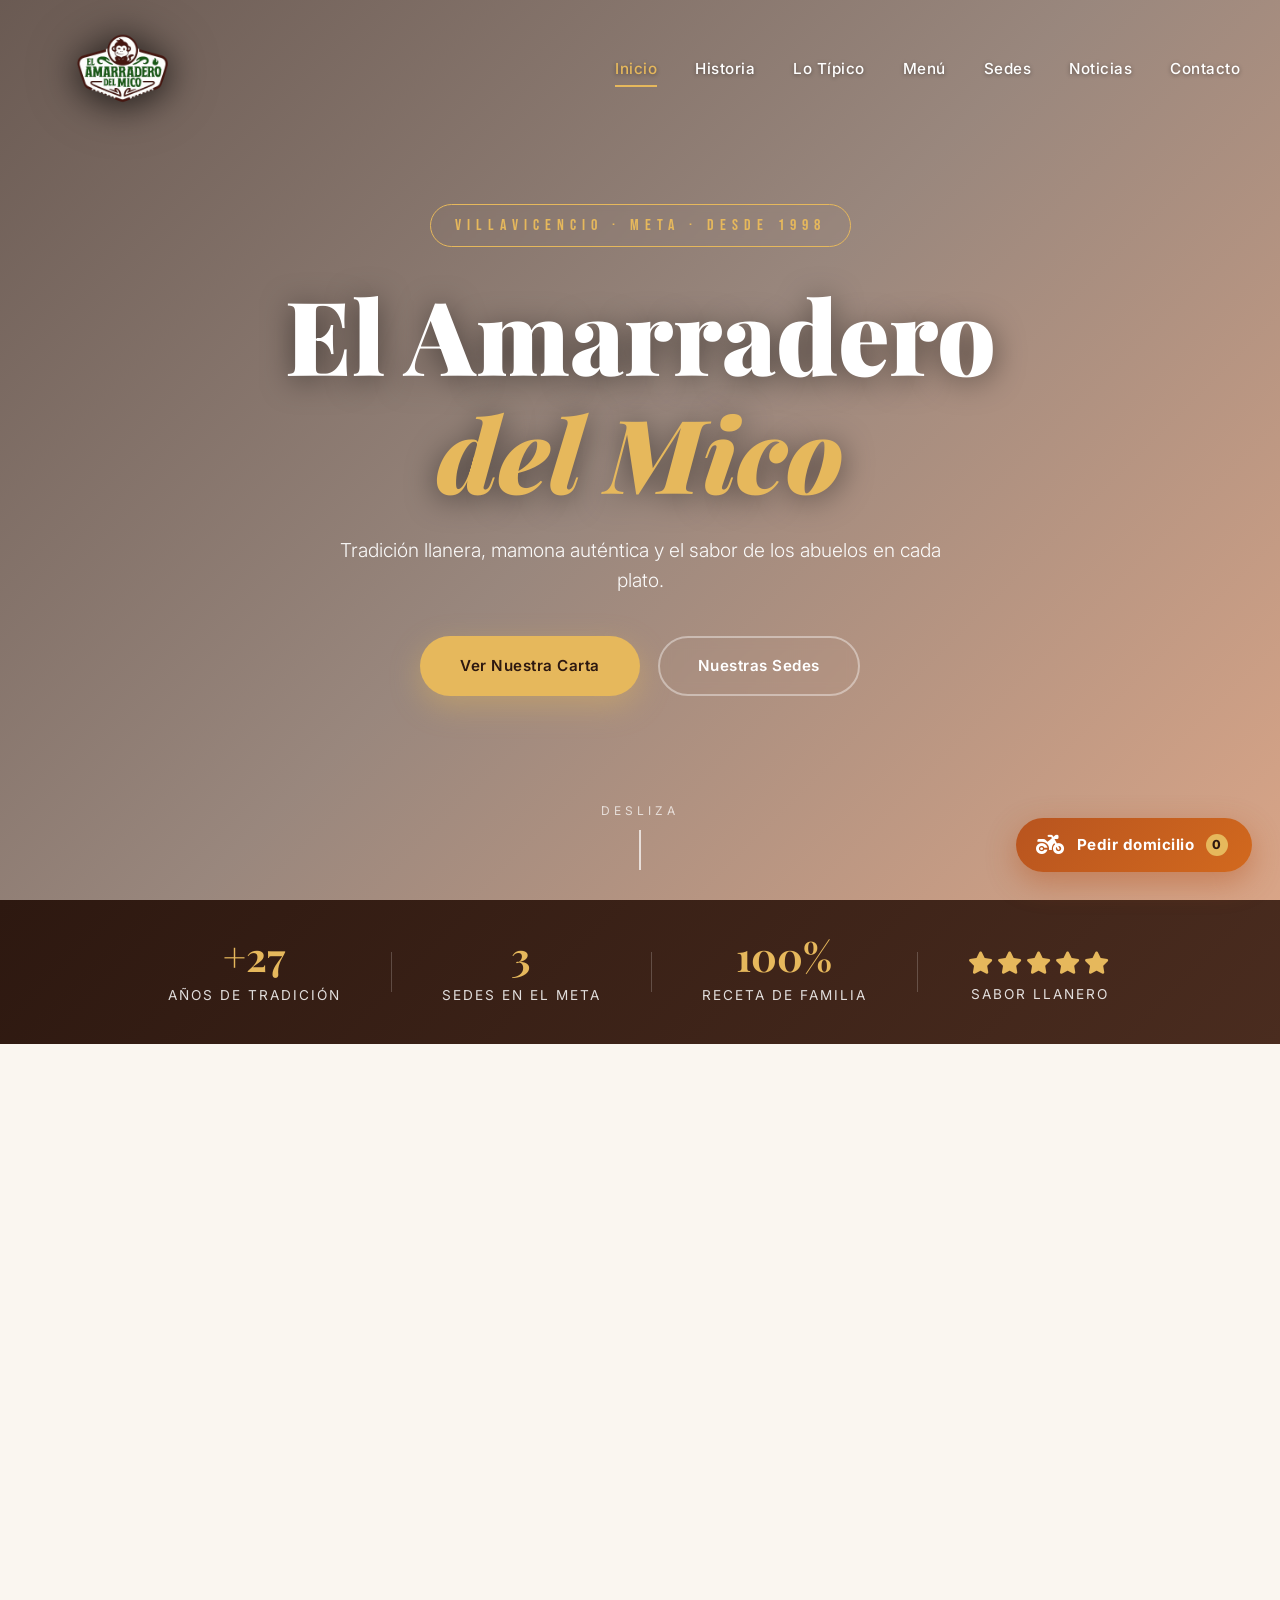
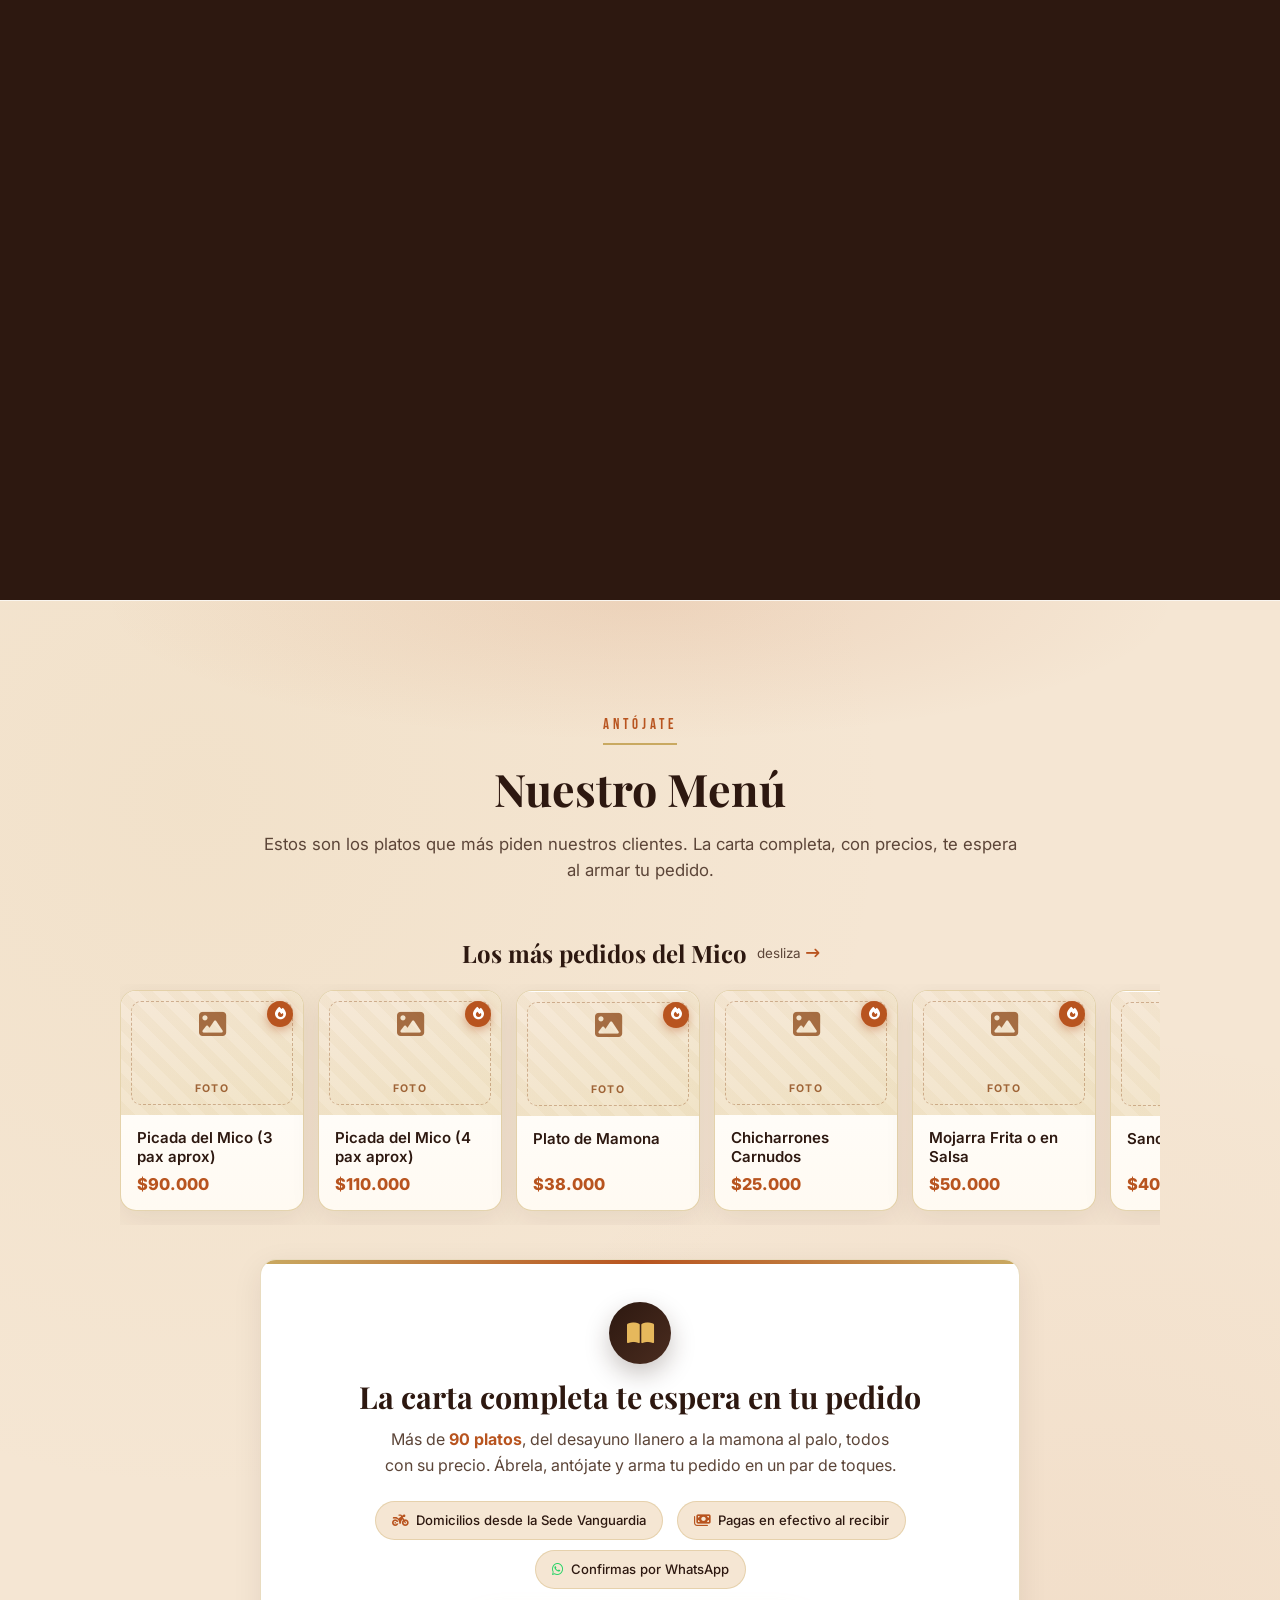
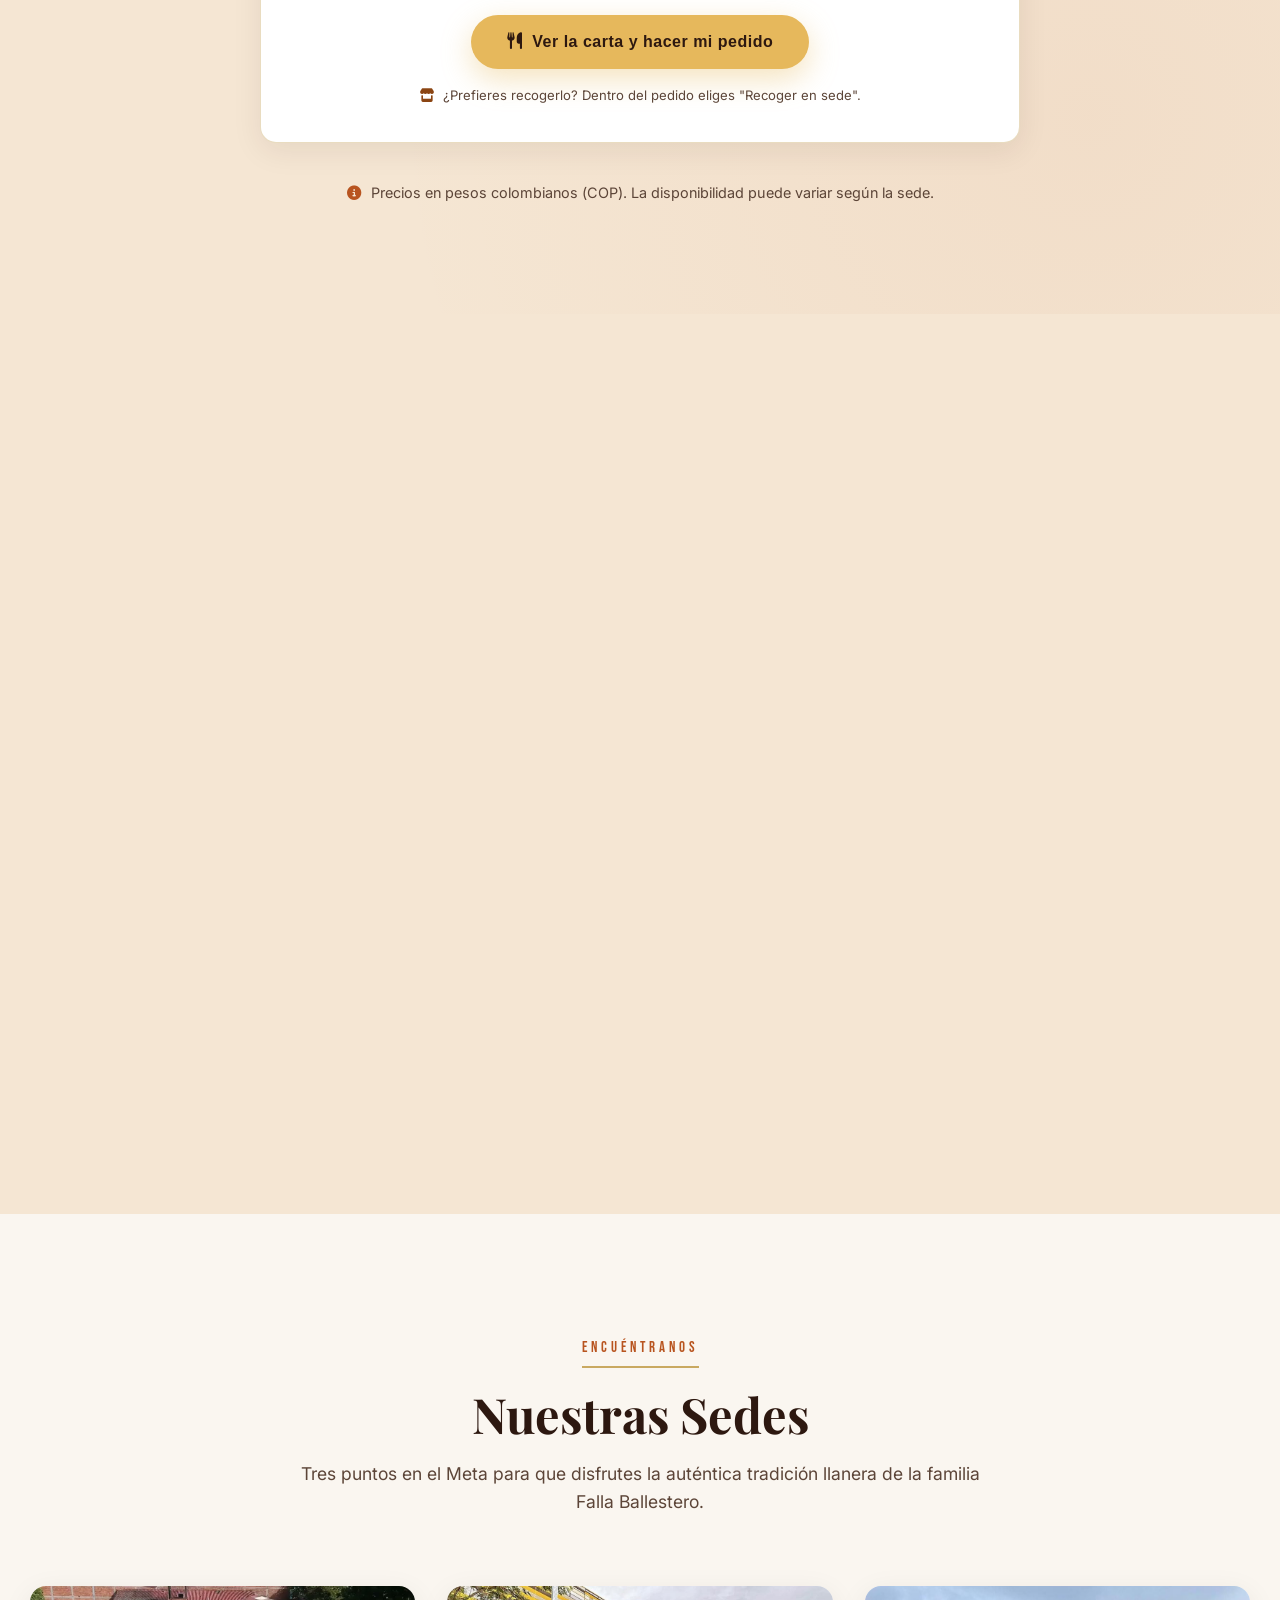
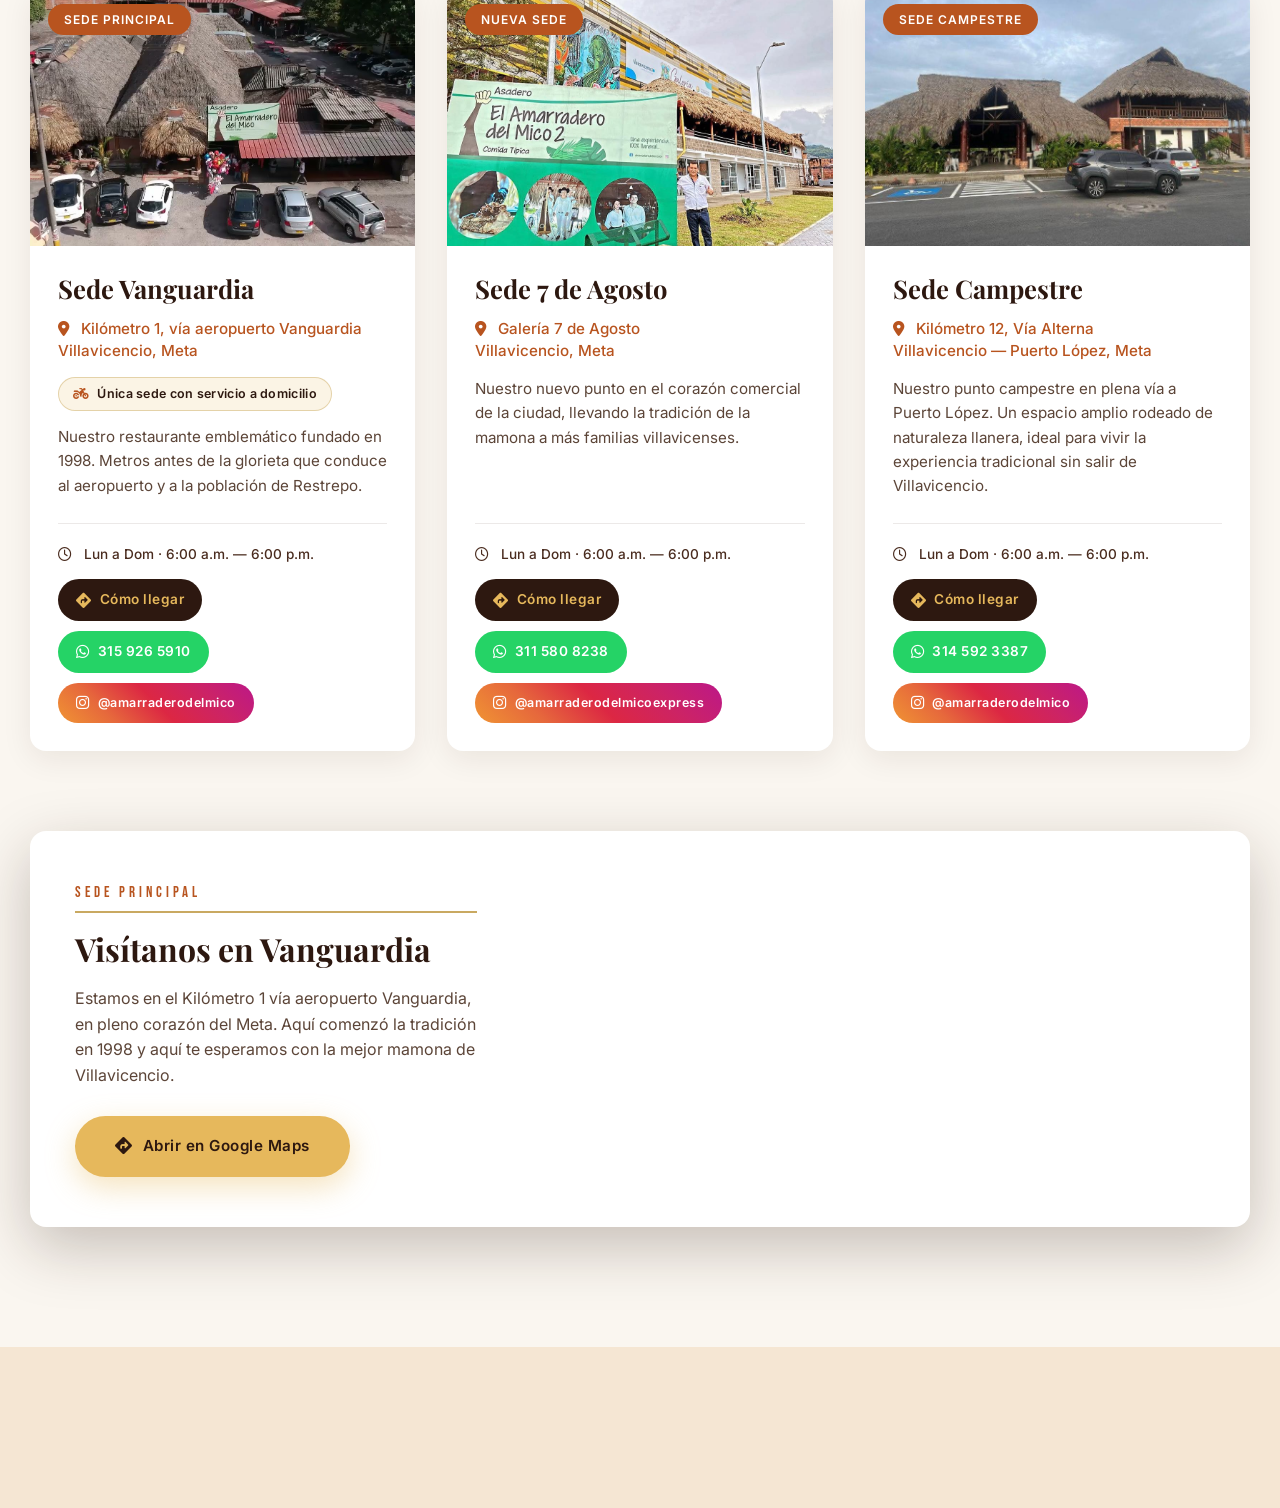
==== commit 3d747219: "Merge origin/main: panel con barra lateral, pagos, terminos y menu movil Conflictos resueltos: - ind" ====
--- a/index.html
+++ b/index.html
@@ -32,7 +32,7 @@
     <link rel="dns-prefetch" href="https://unpkg.com">
     <link href="https://fonts.googleapis.com/css2?family=Playfair+Display:wght@600;700;900&family=Bebas+Neue&family=Inter:wght@300;400;500;600;700;800&display=swap" rel="stylesheet">
     <link rel="stylesheet" href="https://cdnjs.cloudflare.com/ajax/libs/font-awesome/6.5.1/css/all.min.css">
-    <link rel="stylesheet" href="styles.css?v=20260710a">
+    <link rel="stylesheet" href="styles.css?v=20261002a">
 
     <!-- Datos estructurados para Google (rich results de restaurante) -->
     <script type="application/ld+json">
@@ -84,7 +84,7 @@
             <header class="delivery-header">
                 <div class="delivery-header-info">
                     <h2><i class="fa-solid fa-utensils"></i> Tu Pedido</h2>
-                    <p>Desde nuestra <strong>Sede Vanguardia</strong> · Villavicencio</p>
+                    <p>Domicilios solo desde la <strong>Sede Principal Vanguardia</strong> · Villavicencio</p>
                 </div>
                 <button class="delivery-close" data-close-delivery aria-label="Cerrar">
                     <i class="fa-solid fa-xmark"></i>
@@ -125,8 +125,8 @@
                     </div>
                     <div class="cart-totals" id="cartTotals" hidden>
                         <div class="cart-row"><span>Subtotal</span><strong id="cartSubtotal">$0</strong></div>
-                        <div class="cart-row"><span>Domicilio</span><strong id="cartDelivery">Según ubicación</strong></div>
-                        <div class="cart-row cart-total"><span>Total</span><strong id="cartTotal">$0</strong></div>
+                        <div class="cart-row"><span>Domicilio</span><strong id="cartDelivery">Se cuadra aparte</strong></div>
+                        <div class="cart-row cart-total"><span>Total productos</span><strong id="cartTotal">$0</strong></div>
                         <button class="btn btn-primary cart-checkout" id="cartCheckout">
                             <i class="fa-solid fa-arrow-right"></i> Continuar al pedido
                         </button>
@@ -164,6 +164,11 @@
                             </button>
                         </div>
                         <p class="map-coords" id="mapCoords" hidden></p>
+                        <p class="map-privacy">
+                            <i class="fa-solid fa-lock"></i>
+                            Tu ubicación es opcional y solo se usa para la entrega de este pedido.
+                            <a href="#" class="legal-link" data-open-legal="legal-ubicacion">Más información</a>
+                        </p>
 
                         <div class="checkout-row address-row">
                             <div class="row-icon"><i class="fa-solid fa-location-dot"></i></div>
@@ -228,6 +233,7 @@
                                 </div>
                                 <span class="payment-badge"><i class="fa-solid fa-check"></i></span>
                             </label>
+                            <!-- Pago con Wompi deshabilitado temporalmente. Para reactivarlo, descomentar este bloque.
                             <label class="payment-option">
                                 <input type="radio" name="metodo_pago" value="pse">
                                 <div class="payment-icon pse"><i class="fa-solid fa-building-columns"></i></div>
@@ -237,7 +243,12 @@
                                 </div>
                                 <span class="payment-badge"><i class="fa-solid fa-check"></i></span>
                             </label>
-                        </div>
+                            -->
+                        </div>
+                        <p class="payment-note">
+                            <i class="fa-solid fa-circle-info"></i>
+                            Por ahora recibimos <strong>pago en efectivo</strong> al momento de la entrega. Pronto habilitaremos pagos en línea.
+                        </p>
                         <div class="payment-extra" id="paymentExtra">
                             <label class="row-label-sm">¿Con cuánto vas a pagar? (opcional)</label>
                             <input type="text" name="paga_con" placeholder="Ej: $100.000 — para alistar el cambio">
@@ -252,7 +263,7 @@
                     <div class="checkout-summary">
                         <h4>Resumen del pedido</h4>
                         <div id="checkoutSummary"></div>
-                        <div class="cart-row cart-total"><span>Total a pagar</span><strong id="checkoutTotal">$0</strong></div>
+                        <div class="cart-row cart-total"><span>Total productos</span><strong id="checkoutTotal">$0</strong></div>
                     </div>
 
                     <div class="confirm-bar">
@@ -266,6 +277,7 @@
                             <span class="confirm-spinner" hidden><i class="fa-solid fa-circle-notch fa-spin"></i></span>
                         </button>
                         <p class="confirm-note"><i class="fa-solid fa-shield-halved"></i> Pago 100% seguro · Datos protegidos</p>
+                        <p class="confirm-legal">Al confirmar aceptas los <a href="#" class="legal-link" data-open-legal>Términos del servicio</a> y el <a href="#" class="legal-link" data-open-legal="legal-datos">tratamiento de tus datos</a>.</p>
                     </div>
                 </form>
             </div>
@@ -289,6 +301,93 @@
         </div>
     </div>
 
+    <!-- ============= TERMINOS Y CONDICIONES / PRIVACIDAD ============= -->
+    <div class="legal-modal" id="legalModal" aria-hidden="true" role="dialog" aria-labelledby="legalTitle">
+        <div class="legal-backdrop" data-close-legal></div>
+        <div class="legal-panel">
+            <header class="legal-header">
+                <h2 id="legalTitle"><i class="fa-solid fa-file-contract"></i> Términos, Condiciones y Privacidad</h2>
+                <button class="legal-close" data-close-legal aria-label="Cerrar">
+                    <i class="fa-solid fa-xmark"></i>
+                </button>
+            </header>
+            <div class="legal-body" id="legalBody">
+
+                <p class="legal-intro">Estos términos aplican al servicio de <strong>pedidos a domicilio y para recoger</strong> realizados a través de este sitio web de <strong>El Amarradero del Mico</strong> (familia Falla Ballestero), Villavicencio, Meta, Colombia. Al confirmar un pedido aceptas estas condiciones.</p>
+
+                <section class="legal-section">
+                    <h3><i class="fa-solid fa-motorcycle"></i> 1. El servicio a domicilio</h3>
+                    <ul>
+                        <li>El servicio a domicilio lo presta <strong>únicamente nuestra Sede Principal (Vanguardia)</strong>. Las demás sedes no manejan domicilios. Los pedidos hechos en este sitio se gestionan desde esa sede y se confirman por <strong>WhatsApp</strong>.</li>
+                        <li>El restaurante <strong>te gestiona el domiciliario</strong> para llevar tu pedido; el servicio de transporte es independiente del valor de los productos.</li>
+                        <li>La cobertura es Villavicencio y sus alrededores, según la distancia a la Sede Vanguardia. Horario: lunes a domingo, 6:00 a.m. a 6:00 p.m.</li>
+                        <li>El pedido se entiende <strong>aceptado únicamente cuando la sede lo confirma por WhatsApp</strong>. Hasta entonces no existe obligación de entrega.</li>
+                        <li>La disponibilidad de los platos puede variar según la sede y la hora del día.</li>
+                    </ul>
+                </section>
+
+                <section class="legal-section">
+                    <h3><i class="fa-solid fa-hand-holding-dollar"></i> 2. Precios y costo del domicilio</h3>
+                    <ul>
+                        <li>Los precios están en pesos colombianos (COP) y pueden cambiar sin previo aviso.</li>
+                        <li>El total mostrado en línea y lo que pagas al restaurante corresponde <strong>únicamente a los productos</strong>.</li>
+                        <li>El <strong>valor del domicilio es aparte</strong> y no está incluido en ese total: lo <strong>cuadras directamente con el domiciliario cuando te lleve el pedido</strong>, según la distancia del punto de entrega. Nosotros gestionamos el domiciliario, pero ese valor se paga por aparte a él.</li>
+                        <li>Si tienes dudas sobre el valor aproximado del domicilio para tu zona, puedes preguntarlo por WhatsApp a la sede antes de que despachemos tu pedido.</li>
+                    </ul>
+                </section>
+
+                <section class="legal-section">
+                    <h3><i class="fa-solid fa-credit-card"></i> 3. Pagos</h3>
+                    <ul>
+                        <li>Por el momento el único método de pago disponible es el <strong>pago en efectivo contra entrega</strong>: pagas los productos al domiciliario al recibir tu pedido (o en la sede si eliges recoger).</li>
+                        <li>El campo "¿con cuánto vas a pagar?" es opcional y solo se usa para alistar tu cambio.</li>
+                        <li>El valor del domicilio se paga <strong>por aparte al domiciliario en el momento de la entrega</strong>; es independiente de lo que pagas por los productos.</li>
+                        <li>Los pagos electrónicos (PSE, tarjeta, Nequi) están <strong>temporalmente deshabilitados</strong>; cuando se habiliten, se procesarán en una plataforma de pagos segura y el restaurante no recibirá ni almacenará datos bancarios.</li>
+                    </ul>
+                </section>
+
+                <section class="legal-section">
+                    <h3><i class="fa-solid fa-box"></i> 4. Entrega, cambios y cancelaciones</h3>
+                    <ul>
+                        <li>Es tu responsabilidad indicar una <strong>dirección y teléfono correctos</strong>. Si el domiciliario no logra ubicarte, la sede intentará contactarte por teléfono o WhatsApp.</li>
+                        <li>Los tiempos de entrega son estimados y pueden variar por clima, tráfico o demanda. Los pedidos para recoger suelen estar listos en 25 a 35 minutos.</li>
+                        <li>Para cambios o cancelaciones escribe cuanto antes al WhatsApp de la sede. Si el pedido ya está en preparación o fue despachado, puede no ser posible cancelarlo.</li>
+                        <li>Si recibes un producto equivocado o en mal estado, repórtalo de inmediato por WhatsApp para darte solución.</li>
+                    </ul>
+                </section>
+
+                <section class="legal-section" id="legal-datos">
+                    <h3><i class="fa-solid fa-shield-halved"></i> 5. Tratamiento de datos personales</h3>
+                    <p>Conforme a la <strong>Ley 1581 de 2012</strong> y el Decreto 1377 de 2013 (Colombia), El Amarradero del Mico actúa como responsable del tratamiento de los datos que suministras al hacer tu pedido:</p>
+                    <ul>
+                        <li><strong>Datos que recogemos:</strong> nombre, teléfono, dirección de entrega, notas del pedido, ubicación aproximada (solo si decides compartirla), detalle del pedido y método de pago elegido.</li>
+                        <li><strong>Para qué los usamos:</strong> gestionar, preparar, cobrar y entregar tu pedido; contactarte sobre su estado; y llevar un historial de pedidos que nos permita atenderte mejor.</li>
+                        <li><strong>No vendemos tus datos.</strong> Solo se comparten con autoridades cuando la ley lo exija (y con la pasarela de pagos segura si en el futuro eliges un pago electrónico).</li>
+                        <li><strong>Conservación:</strong> guardamos los datos el tiempo necesario para estas finalidades y las obligaciones legales del restaurante.</li>
+                        <li><strong>Tus derechos:</strong> puedes conocer, actualizar, rectificar o suprimir tus datos, y revocar tu autorización, escribiendo a <a href="mailto:contacto@amarraderodelmico.com">contacto@amarraderodelmico.com</a> o al WhatsApp <a href="https://wa.me/573159265910" target="_blank" rel="noopener">315 926 5910</a>.</li>
+                    </ul>
+                </section>
+
+                <section class="legal-section" id="legal-ubicacion">
+                    <h3><i class="fa-solid fa-location-dot"></i> 6. Uso de tu ubicación (GPS)</h3>
+                    <ul>
+                        <li>Compartir tu ubicación es <strong>totalmente opcional</strong>: solo ocurre si aceptas el permiso que pide tu navegador, y siempre puedes escribir la dirección manualmente.</li>
+                        <li>La ubicación se usa <strong>únicamente</strong> para fijar el punto de entrega en el mapa y coordinar el valor del domicilio. <strong>No te rastreamos</strong> en segundo plano ni después de cerrar la página.</li>
+                        <li>Para convertir tus coordenadas en una dirección legible usamos el servicio de mapas <strong>OpenStreetMap (Nominatim)</strong>; tus coordenadas se envían a ese servicio solo con ese fin.</li>
+                        <li>Las coordenadas del punto de entrega se guardan junto con el pedido para que el domiciliario pueda ubicarte.</li>
+                    </ul>
+                </section>
+
+                <section class="legal-section">
+                    <h3><i class="fa-solid fa-circle-check"></i> 7. Aceptación y contacto</h3>
+                    <p>Al confirmar un pedido en este sitio declaras que leíste y aceptas estos términos y el tratamiento de tus datos aquí descrito. Para cualquier duda, reclamo o solicitud sobre tus datos: <a href="mailto:contacto@amarraderodelmico.com">contacto@amarraderodelmico.com</a> · WhatsApp <a href="https://wa.me/573159265910" target="_blank" rel="noopener">315 926 5910</a>.</p>
+                    <p class="legal-updated">Última actualización: julio de 2026 · El Amarradero del Mico — Villavicencio, Meta, Colombia.</p>
+                </section>
+
+            </div>
+        </div>
+    </div>
+
     <!-- ============= LOADER ============= -->
     <div class="loader" id="loader">
         <div class="loader-content">
@@ -302,20 +401,41 @@
 
     <!-- ============= NAVBAR ============= -->
     <header class="navbar" id="navbar">
+        <div class="nav-backdrop" id="navBackdrop"></div>
         <div class="nav-container">
             <a href="#inicio" class="nav-logo">
                 <img src="statics/logodelmico.png" alt="El Amarradero del Mico">
             </a>
-            <nav class="nav-menu" id="navMenu">
-                <a href="#inicio">Inicio</a>
-                <a href="#historia">Historia</a>
-                <a href="#carta">Lo Típico</a>
-                <a href="#menu">Menú</a>
-                <a href="#sedes">Sedes</a>
-                <a href="#noticias">Noticias</a>
-                <a href="#contacto">Contacto</a>
+            <nav class="nav-menu" id="navMenu" aria-label="Menú principal">
+                <div class="nav-menu-head">
+                    <img src="statics/logodelmico.png" alt="">
+                    <div class="nav-menu-title">
+                        <strong>El Amarradero del Mico</strong>
+                        <span>Sabor llanero · Desde 1998</span>
+                    </div>
+                    <button type="button" class="nav-menu-close" id="navClose" aria-label="Cerrar menú">
+                        <i class="fa-solid fa-xmark"></i>
+                    </button>
+                </div>
+                <div class="nav-links">
+                    <a href="#inicio"><i class="fa-solid fa-house"></i><span>Inicio</span></a>
+                    <a href="#historia"><i class="fa-solid fa-book-open"></i><span>Historia</span></a>
+                    <a href="#carta"><i class="fa-solid fa-fire"></i><span>Lo Típico</span></a>
+                    <a href="#menu"><i class="fa-solid fa-utensils"></i><span>Menú</span></a>
+                    <a href="#sedes"><i class="fa-solid fa-location-dot"></i><span>Sedes</span></a>
+                    <a href="#noticias"><i class="fa-solid fa-newspaper"></i><span>Noticias</span></a>
+                    <a href="#contacto"><i class="fa-solid fa-phone"></i><span>Contacto</span></a>
+                </div>
+                <div class="nav-menu-cta">
+                    <button type="button" class="btn btn-primary nav-cta-delivery" data-open-delivery>
+                        <i class="fa-solid fa-motorcycle"></i> Pedir a domicilio
+                    </button>
+                    <a class="nav-cta-wa" href="https://wa.me/573159265910" target="_blank" rel="noopener">
+                        <i class="fa-brands fa-whatsapp"></i> Escríbenos por WhatsApp
+                    </a>
+                </div>
             </nav>
-            <button class="nav-toggle" id="navToggle" aria-label="Menú">
+            <button class="nav-toggle" id="navToggle" aria-label="Abrir menú" aria-expanded="false" aria-controls="navMenu">
                 <span></span><span></span><span></span>
             </button>
         </div>
@@ -323,7 +443,11 @@
 
     <!-- ============= HERO ============= -->
     <section class="hero" id="inicio">
-        <video class="hero-video" id="heroVideo" autoplay muted loop playsinline>
+        <!-- disablepictureinpicture / disableremoteplayback quitan los botones que
+             Chrome, Edge y Opera superponen al video (sacar video, enviar a TV). -->
+        <video class="hero-video" id="heroVideo" autoplay muted loop playsinline
+               disablepictureinpicture disableremoteplayback
+               controlslist="nodownload noplaybackrate noremoteplayback nofullscreen">
             <source src="https://res.cloudinary.com/dxfgqsp8y/video/upload/q_auto,f_auto/videoherofinal_hbehbp.mp4" type="video/mp4">
         </video>
         <div class="hero-overlay"></div>
@@ -447,15 +571,27 @@
     <!-- ============= MENU / CARTA COMPLETA ============= -->
     <section class="menu-full" id="menu">
         <div class="menu-full-header">
-            <span class="section-tag">La Carta Completa</span>
+            <span class="section-tag">Antójate</span>
             <h2>Nuestro Menú</h2>
-            <p>Del desayuno llanero a la mamona al palo: toda nuestra carta, con precios. Pide a domicilio o recoge en la sede.</p>
-            <button type="button" class="btn btn-primary menu-full-cta" data-open-delivery>
-                <i class="fa-solid fa-motorcycle"></i> Pedir a domicilio
-            </button>
-        </div>
-        <div class="menu-full-body" id="fullMenu">
-            <!-- Generado por JS desde MENU_DATA (misma fuente que el domicilio) -->
+            <p>Estos son los platos que más piden nuestros clientes. La carta completa, con precios, te espera al armar tu pedido.</p>
+        </div>
+        <!-- La vitrina "Los más pedidos" la inserta el JS justo antes de esta invitación.
+             La carta completa vive en el flujo de pedido (modal de domicilios). -->
+        <div class="menu-invite" id="menuInvite">
+            <div class="menu-invite-card">
+                <span class="menu-invite-ic"><i class="fa-solid fa-book-open"></i></span>
+                <h3>La carta completa te espera en tu pedido</h3>
+                <p>Más de <strong>90 platos</strong>, del desayuno llanero a la mamona al palo, todos con su precio. Ábrela, antójate y arma tu pedido en un par de toques.</p>
+                <ul class="menu-invite-perks">
+                    <li><i class="fa-solid fa-motorcycle"></i> Domicilios desde la Sede Vanguardia</li>
+                    <li><i class="fa-solid fa-money-bills"></i> Pagas en efectivo al recibir</li>
+                    <li><i class="fa-brands fa-whatsapp"></i> Confirmas por WhatsApp</li>
+                </ul>
+                <button type="button" class="btn btn-primary menu-invite-cta" data-open-delivery>
+                    <i class="fa-solid fa-utensils"></i> Ver la carta y hacer mi pedido
+                </button>
+                <p class="menu-invite-alt"><i class="fa-solid fa-store"></i> ¿Prefieres recogerlo? Dentro del pedido eliges "Recoger en sede".</p>
+            </div>
         </div>
         <p class="menu-full-note">
             <i class="fa-solid fa-circle-info"></i>
@@ -499,6 +635,7 @@
                 <div class="sede-body">
                     <h3>Sede Vanguardia</h3>
                     <p class="sede-direccion"><i class="fa-solid fa-location-dot"></i> Kilómetro 1, vía aeropuerto Vanguardia<br>Villavicencio, Meta</p>
+                    <p class="sede-domicilios"><i class="fa-solid fa-motorcycle"></i> Única sede con servicio a domicilio</p>
                     <p class="sede-info">Nuestro restaurante emblemático fundado en 1998. Metros antes de la glorieta que conduce al aeropuerto y a la población de Restrepo.</p>
                     <div class="sede-footer">
                         <span class="sede-hora"><i class="fa-regular fa-clock"></i> Lun a Dom · 6:00 a.m. — 6:00 p.m.</span>
@@ -683,6 +820,9 @@
         </div>
         <div class="footer-bottom">
             <p>© 2026 El Amarradero del Mico — Familia Falla Ballestero. Todos los derechos reservados.</p>
+            <a href="#" class="footer-legal" data-open-legal>
+                <i class="fa-solid fa-file-contract"></i> Términos y privacidad
+            </a>
             <!-- Acceso discreto al panel interno (solo personal) -->
             <a href="/panel/" class="staff-access" title="Acceso del personal">
                 <i class="fa-solid fa-lock"></i> Personal
@@ -692,7 +832,7 @@
 
     <!-- menu-data.js define window.MENU_DATA y debe cargarse ANTES de script.js
          (ambos defer: se ejecutan en orden de aparición). -->
-    <script defer src="menu-data.js?v=20260710a"></script>
-    <script defer src="script.js?v=20260710a"></script>
+    <script defer src="menu-data.js?v=20261002a"></script>
+    <script defer src="script.js?v=20261002a"></script>
 </body>
 </html>
--- a/styles.css
+++ b/styles.css
@@ -1333,6 +1333,24 @@
     flex-direction: unset !important;
     gap: 12px;
 }
+/* Con un solo método de pago activo (Wompi deshabilitado), ocupa todo el ancho */
+.rappi-style .payment-options.payment-grid .payment-option:only-child {
+    grid-column: 1 / -1;
+}
+.payment-note {
+    display: flex;
+    align-items: flex-start;
+    gap: 8px;
+    margin: 10px 20px 4px;
+    font-size: 0.78rem;
+    line-height: 1.5;
+    color: var(--color-text-soft);
+}
+.payment-note i {
+    color: var(--color-gold);
+    margin-top: 2px;
+}
+.payment-note strong { color: var(--color-brown-dark); }
 .rappi-style .payment-option {
     display: flex !important;
     grid-template-columns: none !important;
@@ -2300,15 +2318,32 @@
     border: none;
     cursor: pointer;
     flex-direction: column;
+    justify-content: center;
+    align-items: center;
     gap: 5px;
+    width: 44px;
+    height: 44px;
+    border-radius: 10px;
 }
 .nav-toggle span {
-    width: 28px;
+    width: 26px;
     height: 3px;
     background: var(--color-white);
     border-radius: 2px;
-    transition: var(--transition);
-}
+    transition: transform 0.35s cubic-bezier(0.4, 0, 0.2, 1), opacity 0.25s;
+    filter: drop-shadow(0 1px 3px rgba(0,0,0,0.45));
+}
+.nav-toggle.active span:nth-child(1) { transform: translateY(8px) rotate(45deg); }
+.nav-toggle.active span:nth-child(2) { opacity: 0; transform: scaleX(0.4); }
+.nav-toggle.active span:nth-child(3) { transform: translateY(-8px) rotate(-45deg); }
+
+/* Elementos del menú móvil: ocultos en escritorio */
+.nav-backdrop,
+.nav-menu-head,
+.nav-menu-cta { display: none; }
+.nav-links { display: contents; }
+.nav-menu a i { display: none; }
+body.nav-open { overflow: hidden; }
 
 /* ============= HERO ============= */
 .hero {
@@ -2329,6 +2364,8 @@
     object-fit: cover;
     object-position: center;
     z-index: 1;
+    /* Es fondo decorativo: sin hover no aparecen los controles del navegador. */
+    pointer-events: none;
 }
 .hero-overlay {
     position: absolute;
@@ -3199,6 +3236,24 @@
     color: var(--color-rust);
 }
 .sede-hora i { color: var(--color-brown); }
+/* Distintivo: única sede con servicio a domicilio */
+.sede-domicilios {
+    display: inline-flex;
+    align-items: center;
+    gap: 8px;
+    align-self: flex-start;
+    margin-bottom: 14px;
+    padding: 6px 14px;
+    background: rgba(230, 184, 92, 0.16);
+    border: 1px solid rgba(201, 169, 97, 0.45);
+    border-radius: 30px;
+    color: var(--color-brown-dark);
+    font-size: 0.78rem;
+    font-weight: 600;
+    letter-spacing: 0.3px;
+}
+.sede-domicilios i { color: var(--color-rust); }
+
 .sede-info {
     color: var(--color-text-soft);
     font-size: 0.95rem;
@@ -3440,6 +3495,283 @@
 .staff-access i { font-size: 0.68rem; }
 .staff-access:hover { color: var(--color-gold-bright); }
 
+/* ============= MENU INVITE (la carta vive en el flujo de pedido) ============= */
+.menu-invite { max-width: 760px; margin: 6px auto 0; }
+.menu-invite-card {
+    position: relative;
+    text-align: center;
+    background: var(--color-white);
+    border: 1px solid rgba(201, 169, 97, 0.4);
+    border-radius: var(--radius);
+    box-shadow: var(--shadow-soft);
+    padding: 42px 34px 36px;
+    overflow: hidden;
+}
+.menu-invite-card::before {
+    content: "";
+    position: absolute;
+    left: 0; right: 0; top: 0;
+    height: 4px;
+    background: linear-gradient(90deg, var(--color-gold), var(--color-rust), var(--color-gold));
+}
+.menu-invite-ic {
+    display: grid;
+    place-items: center;
+    width: 62px;
+    height: 62px;
+    margin: 0 auto 16px;
+    border-radius: 50%;
+    background: linear-gradient(135deg, var(--color-brown-dark), var(--color-brown));
+    color: var(--color-gold-bright);
+    font-size: 1.5rem;
+    box-shadow: 0 10px 24px rgba(45, 24, 16, 0.25);
+}
+.menu-invite-card h3 {
+    font-family: 'Playfair Display', serif;
+    font-size: clamp(1.4rem, 2.6vw, 1.9rem);
+    color: var(--color-brown-dark);
+    margin-bottom: 12px;
+}
+.menu-invite-card p {
+    color: var(--color-text-soft);
+    font-size: 1rem;
+    max-width: 520px;
+    margin: 0 auto 22px;
+}
+.menu-invite-card p strong { color: var(--color-rust); }
+.menu-invite-perks {
+    list-style: none;
+    display: flex;
+    flex-wrap: wrap;
+    justify-content: center;
+    gap: 10px 14px;
+    margin: 0 0 26px;
+    padding: 0;
+}
+.menu-invite-perks li {
+    display: inline-flex;
+    align-items: center;
+    gap: 8px;
+    background: var(--color-cream);
+    border: 1px solid rgba(201, 169, 97, 0.35);
+    border-radius: 30px;
+    padding: 8px 16px;
+    font-size: 0.82rem;
+    font-weight: 500;
+    color: var(--color-brown-dark);
+}
+.menu-invite-perks li i { color: var(--color-rust); }
+.menu-invite-perks li .fa-whatsapp { color: #25D366; }
+.menu-invite-cta { font-size: 1rem; padding: 16px 34px; }
+.menu-invite-card .menu-invite-alt {
+    margin: 16px auto 0;
+    font-size: 0.82rem;
+}
+.menu-invite-alt i { color: var(--color-brown-mid); margin-right: 4px; }
+
+@media (max-width: 600px) {
+    .menu-invite-card { padding: 32px 20px 28px; }
+    .menu-invite-cta { width: 100%; justify-content: center; }
+    .menu-invite-perks li { font-size: 0.76rem; padding: 7px 13px; }
+}
+
+/* ============= LEGAL MODAL (Términos y Privacidad) ============= */
+.legal-modal {
+    position: fixed;
+    inset: 0;
+    z-index: 9600;
+    display: none;
+    align-items: center;
+    justify-content: center;
+    padding: 24px;
+}
+.legal-modal.open { display: flex; }
+.legal-backdrop {
+    position: absolute;
+    inset: 0;
+    background: rgba(20, 12, 8, 0.75);
+    backdrop-filter: blur(6px);
+    animation: fadeIn 0.3s;
+}
+.legal-panel {
+    position: relative;
+    width: min(760px, 100%);
+    max-height: min(86vh, 900px);
+    max-height: min(86dvh, 900px);
+    background: var(--color-bg);
+    border-radius: var(--radius);
+    display: flex;
+    flex-direction: column;
+    overflow: hidden;
+    box-shadow: var(--shadow-strong);
+    animation: legalPop 0.35s cubic-bezier(0.16, 1, 0.3, 1);
+}
+@keyframes legalPop {
+    from { transform: translateY(24px); opacity: 0; }
+    to { transform: translateY(0); opacity: 1; }
+}
+.legal-header {
+    display: flex;
+    align-items: center;
+    justify-content: space-between;
+    gap: 14px;
+    padding: 18px 24px;
+    background: linear-gradient(135deg, var(--color-brown-dark), var(--color-brown));
+    flex-shrink: 0;
+}
+.legal-header h2 {
+    color: var(--color-white);
+    font-size: 1.15rem;
+    display: flex;
+    align-items: center;
+    gap: 10px;
+    margin: 0;
+}
+.legal-header h2 i { color: var(--color-gold-bright); }
+.legal-close {
+    background: rgba(255,255,255,0.1);
+    color: var(--color-white);
+    border: none;
+    width: 38px;
+    height: 38px;
+    flex-shrink: 0;
+    border-radius: 50%;
+    cursor: pointer;
+    font-size: 1rem;
+    transition: background 0.3s;
+}
+.legal-close:hover { background: rgba(255,255,255,0.2); }
+.legal-body {
+    padding: 24px 28px 30px;
+    overflow-y: auto;
+    overscroll-behavior: contain;
+    -webkit-overflow-scrolling: touch;
+}
+.legal-intro {
+    font-size: 0.92rem;
+    color: var(--color-text-soft);
+    background: var(--color-cream);
+    border-left: 4px solid var(--color-gold);
+    border-radius: var(--radius-sm);
+    padding: 14px 16px;
+    margin: 0 0 22px;
+}
+.legal-section { margin-bottom: 24px; }
+.legal-section:last-child { margin-bottom: 0; }
+.legal-section h3 {
+    display: flex;
+    align-items: center;
+    gap: 10px;
+    font-size: 1.02rem;
+    color: var(--color-brown-dark);
+    margin: 0 0 10px;
+}
+.legal-section h3 i {
+    display: grid;
+    place-items: center;
+    width: 30px;
+    height: 30px;
+    flex-shrink: 0;
+    border-radius: 8px;
+    background: rgba(201, 169, 97, 0.18);
+    color: var(--color-brown-mid);
+    font-size: 0.82rem;
+}
+.legal-section p,
+.legal-section li {
+    font-size: 0.88rem;
+    color: var(--color-text-soft);
+    line-height: 1.65;
+}
+.legal-section p { margin: 0 0 10px; }
+.legal-section ul {
+    margin: 0;
+    padding-left: 20px;
+    display: flex;
+    flex-direction: column;
+    gap: 7px;
+}
+.legal-section li::marker { color: var(--color-gold); }
+.legal-section strong { color: var(--color-brown-dark); }
+.legal-section a {
+    color: var(--color-rust);
+    font-weight: 600;
+    text-decoration: underline;
+    text-underline-offset: 2px;
+}
+.legal-updated {
+    font-size: 0.78rem !important;
+    color: rgba(92, 69, 56, 0.6) !important;
+    margin-top: 14px !important;
+}
+/* Resalta la sección a la que se llega desde un enlace directo */
+.legal-section.highlight {
+    animation: legalHighlight 1.6s ease;
+    border-radius: var(--radius-sm);
+}
+@keyframes legalHighlight {
+    0%, 40% { background: rgba(230, 184, 92, 0.22); box-shadow: 0 0 0 8px rgba(230, 184, 92, 0.22); }
+    100% { background: transparent; box-shadow: none; }
+}
+
+/* Enlaces que abren el modal legal */
+.legal-link {
+    color: inherit;
+    font-weight: 600;
+    text-decoration: underline;
+    text-underline-offset: 2px;
+    cursor: pointer;
+}
+.legal-link:hover { color: var(--color-rust); }
+.confirm-legal {
+    margin: 6px 0 0;
+    text-align: center;
+    font-size: 0.72rem;
+    color: var(--color-text-soft);
+    opacity: 0.9;
+}
+.map-privacy {
+    display: flex;
+    align-items: flex-start;
+    gap: 8px;
+    margin: 10px 2px 0;
+    font-size: 0.75rem;
+    line-height: 1.5;
+    color: var(--color-text-soft);
+}
+.map-privacy i {
+    color: var(--color-gold);
+    font-size: 0.8rem;
+    margin-top: 2px;
+}
+.footer-legal {
+    display: inline-flex;
+    align-items: center;
+    gap: 6px;
+    margin-top: 12px;
+    margin-right: 18px;
+    font-size: 0.78rem;
+    color: rgba(255,255,255,0.45);
+    letter-spacing: 0.3px;
+    transition: color 0.25s ease;
+}
+.footer-legal i { font-size: 0.72rem; }
+.footer-legal:hover { color: var(--color-gold-bright); }
+
+@media (max-width: 600px) {
+    .legal-modal { padding: 0; align-items: stretch; }
+    .legal-panel {
+        width: 100%;
+        max-height: none;
+        height: 100%;
+        height: 100dvh;
+        border-radius: 0;
+    }
+    .legal-header { padding: 16px 18px; }
+    .legal-header h2 { font-size: 1.02rem; }
+    .legal-body { padding: 18px 18px 28px; }
+}
+
 /* ============= RESPONSIVE ============= */
 
 /* --- Laptops pequeños / Tablets grandes --- */
@@ -3507,22 +3839,164 @@
     .nav-logo img { height: 92px; }
     .navbar.scrolled .nav-logo img { height: 72px; }
     .nav-toggle { display: flex; }
+
+    /* Fondo oscurecido tras el menú */
+    .nav-backdrop {
+        display: block;
+        position: fixed;
+        top: 0; left: 0;
+        width: 100vw;
+        height: 100vh;
+        height: 100dvh;
+        background: rgba(20, 10, 6, 0.55);
+        backdrop-filter: blur(3px);
+        -webkit-backdrop-filter: blur(3px);
+        opacity: 0;
+        visibility: hidden;
+        transition: opacity 0.35s ease, visibility 0.35s;
+        z-index: 8;
+    }
+    .nav-backdrop.active { opacity: 1; visibility: visible; }
+
+    /* Menú lateral tipo app */
     .nav-menu {
         position: fixed;
-        top: 78px; left: 0; right: 0;
-        background: rgba(45, 24, 16, 0.98);
-        -webkit-backdrop-filter: blur(15px);
-        backdrop-filter: blur(15px);
+        top: 0; right: 0;
+        left: auto;
+        width: min(340px, 88vw);
+        height: 100vh;
+        height: 100dvh;
+        background: linear-gradient(165deg, var(--color-brown-dark) 0%, var(--color-brown) 100%);
         flex-direction: column;
-        padding: 32px 24px;
-        gap: 18px;
-        text-align: center;
-        transform: translateY(-150%);
-        transition: transform 0.4s;
-        box-shadow: 0 10px 30px rgba(0,0,0,0.25);
+        padding: 0;
+        gap: 0;
+        text-align: left;
+        transform: translateX(105%);
+        transition: transform 0.45s cubic-bezier(0.32, 0.72, 0.28, 1);
+        box-shadow: -18px 0 50px rgba(0, 0, 0, 0.45);
+        overflow-y: auto;
+        overscroll-behavior: contain;
+        z-index: 10;
     }
-    .nav-menu.active { transform: translateY(0); }
-    .nav-menu a { font-size: 1rem; padding: 10px 0; }
+    .nav-menu.active { transform: translateX(0); }
+
+    /* Cabecera del menú */
+    .nav-menu-head {
+        display: flex;
+        align-items: center;
+        gap: 12px;
+        padding: 18px 18px 16px;
+        border-bottom: 1px solid rgba(230, 184, 92, 0.18);
+        flex-shrink: 0;
+    }
+    .nav-menu-head img { height: 52px; filter: drop-shadow(0 2px 8px rgba(0,0,0,0.4)); }
+    .nav-menu-title { display: flex; flex-direction: column; gap: 2px; min-width: 0; }
+    .nav-menu-title strong {
+        font-family: 'Playfair Display', serif;
+        color: var(--color-white);
+        font-size: 0.98rem;
+        line-height: 1.2;
+    }
+    .nav-menu-title span {
+        color: var(--color-gold-bright);
+        font-size: 0.66rem;
+        letter-spacing: 1.5px;
+        text-transform: uppercase;
+    }
+    .nav-menu-close {
+        display: grid;
+        place-items: center;
+        margin-left: auto;
+        width: 38px;
+        height: 38px;
+        flex-shrink: 0;
+        border: none;
+        border-radius: 50%;
+        background: rgba(255, 255, 255, 0.08);
+        color: var(--color-white);
+        font-size: 1.05rem;
+        cursor: pointer;
+    }
+
+    /* Enlaces como filas con icono */
+    .nav-links {
+        display: flex;
+        flex-direction: column;
+        gap: 4px;
+        padding: 14px 14px;
+    }
+    .nav-menu a {
+        display: flex;
+        align-items: center;
+        gap: 14px;
+        font-size: 1rem;
+        padding: 11px 12px;
+        border-radius: 12px;
+        color: rgba(255, 255, 255, 0.92);
+        text-shadow: none;
+    }
+    .nav-menu a::after { display: none; }
+    .nav-menu a i {
+        display: grid;
+        place-items: center;
+        width: 38px;
+        height: 38px;
+        flex: 0 0 38px;
+        border-radius: 10px;
+        background: rgba(230, 184, 92, 0.12);
+        color: var(--color-gold-bright);
+        font-size: 0.95rem;
+        transition: background 0.3s, color 0.3s;
+    }
+    .nav-menu a:active { background: rgba(255, 255, 255, 0.06); }
+    .nav-menu a.active { background: rgba(230, 184, 92, 0.14); color: var(--color-white); }
+    .nav-menu a.active i { background: var(--color-gold-bright); color: var(--color-brown-dark); }
+
+    /* Entrada escalonada de los enlaces al abrir */
+    .nav-links a, .nav-menu-cta {
+        opacity: 0;
+        transform: translateX(22px);
+        transition: opacity 0.3s ease, transform 0.3s ease;
+    }
+    .nav-menu.active .nav-links a, .nav-menu.active .nav-menu-cta { opacity: 1; transform: none; }
+    .nav-menu.active .nav-links a:nth-child(1) { transition-delay: 0.08s; }
+    .nav-menu.active .nav-links a:nth-child(2) { transition-delay: 0.12s; }
+    .nav-menu.active .nav-links a:nth-child(3) { transition-delay: 0.16s; }
+    .nav-menu.active .nav-links a:nth-child(4) { transition-delay: 0.20s; }
+    .nav-menu.active .nav-links a:nth-child(5) { transition-delay: 0.24s; }
+    .nav-menu.active .nav-links a:nth-child(6) { transition-delay: 0.28s; }
+    .nav-menu.active .nav-links a:nth-child(7) { transition-delay: 0.32s; }
+    .nav-menu.active .nav-menu-cta { transition-delay: 0.38s; }
+
+    /* CTA fijo abajo: domicilio + WhatsApp */
+    .nav-menu-cta {
+        display: flex;
+        flex-direction: column;
+        gap: 10px;
+        margin-top: auto;
+        padding: 16px 18px calc(18px + env(safe-area-inset-bottom));
+        border-top: 1px solid rgba(230, 184, 92, 0.18);
+        flex-shrink: 0;
+    }
+    .nav-menu-cta .btn {
+        width: 100%;
+        justify-content: center;
+        padding: 13px 20px;
+        font-size: 0.9rem;
+    }
+    .nav-cta-wa {
+        display: flex;
+        align-items: center;
+        justify-content: center;
+        gap: 8px;
+        padding: 12px;
+        border: 1px solid rgba(255, 255, 255, 0.25);
+        border-radius: 50px;
+        color: var(--color-white);
+        font-size: 0.88rem;
+        font-weight: 500;
+    }
+    .nav-cta-wa i { color: #25D366; font-size: 1.1rem; }
 
     .hero { min-height: 580px; height: 92vh; }
     .hero-content { padding: 0 22px; }
@@ -3563,12 +4037,14 @@
 
     .carta-header { margin-bottom: 40px; }
     .carta-header p { font-size: 0.95rem; }
-    .carta-grid { grid-template-columns: 1fr; grid-auto-rows: 260px; gap: 14px; }
+    /* Tarjetas de "Lo Típico" en filas de 2 en móvil */
+    .carta-grid { grid-template-columns: repeat(2, 1fr); grid-auto-rows: 205px; gap: 12px; }
     .dish-large, .dish-wide { grid-column: span 1; grid-row: span 1; }
-    .dish-info { padding: 18px; transform: translateY(0); }
-    .dish-info h3 { font-size: 1.25rem; }
-    .dish-large .dish-info h3 { font-size: 1.5rem; }
-    .dish-info p { font-size: 0.85rem; }
+    .dish-info { padding: 14px 12px 12px; transform: translateY(0); }
+    .dish-info h3 { font-size: 1.02rem; margin-bottom: 4px; line-height: 1.25; }
+    .dish-large .dish-info h3 { font-size: 1.02rem; }
+    .dish-info p { display: none; }
+    .dish-tag { font-size: 0.58rem; padding: 3px 10px; letter-spacing: 1px; }
 
     .sedes-header { margin-bottom: 40px; }
     .sedes-header p { font-size: 1rem; }
@@ -3606,7 +4082,7 @@
     .nav-container { padding: 0 16px; }
     .nav-logo img { height: 80px; }
     .navbar.scrolled .nav-logo img { height: 62px; }
-    .nav-menu { top: 100px; }
+    .nav-menu { width: min(320px, 90vw); }
 
     .hero { min-height: 520px; }
     .hero-tag { font-size: 0.72rem; letter-spacing: 3px; padding: 5px 14px; }
@@ -3620,6 +4096,9 @@
     .strip-stars { font-size: 0.95rem !important; }
 
     .historia, .carta, .sedes, .cta, .noticias { padding: 56px 16px; }
+    .carta-grid { grid-auto-rows: 170px; gap: 10px; }
+    .dish-info h3 { font-size: 0.92rem; }
+    .dish-large .dish-info h3 { font-size: 0.92rem; }
     .news-img { height: 180px; }
     .news-body { padding: 18px 18px 22px; }
     .news-body h3 { font-size: 1.05rem; }
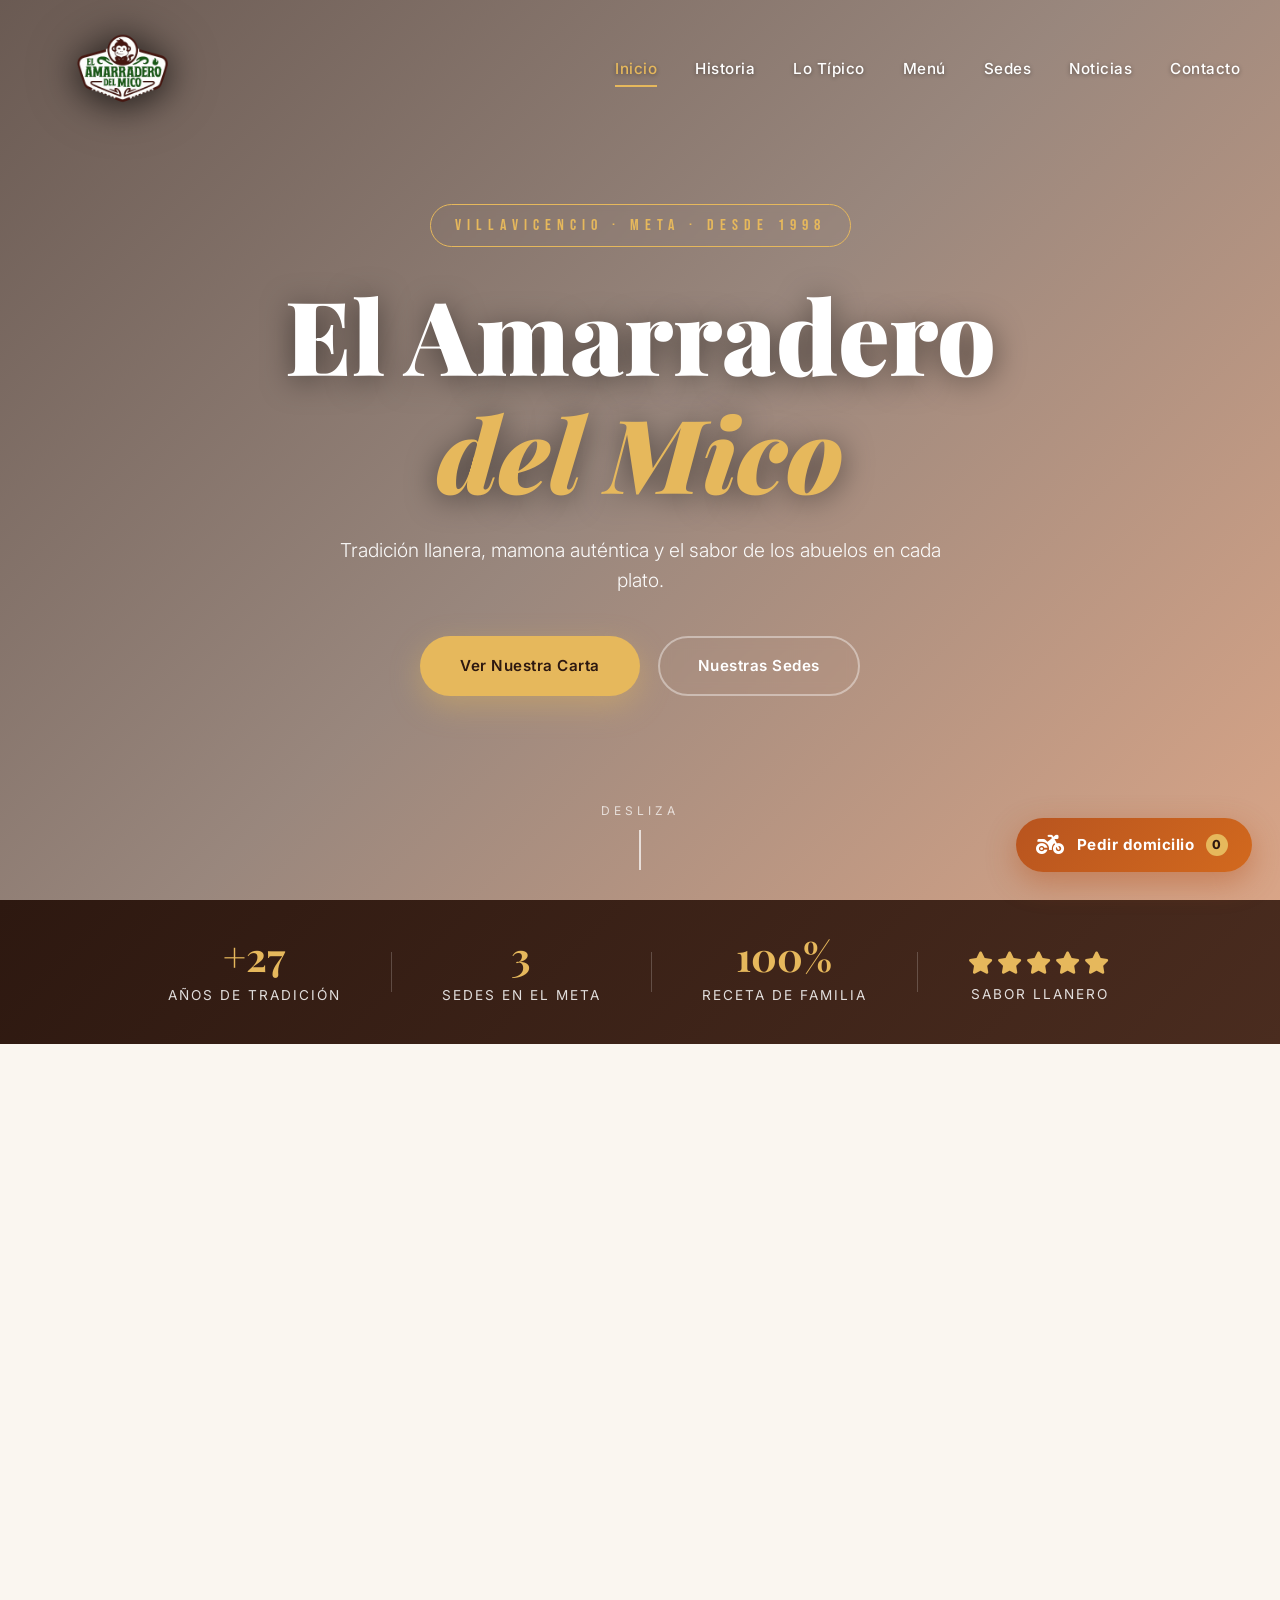
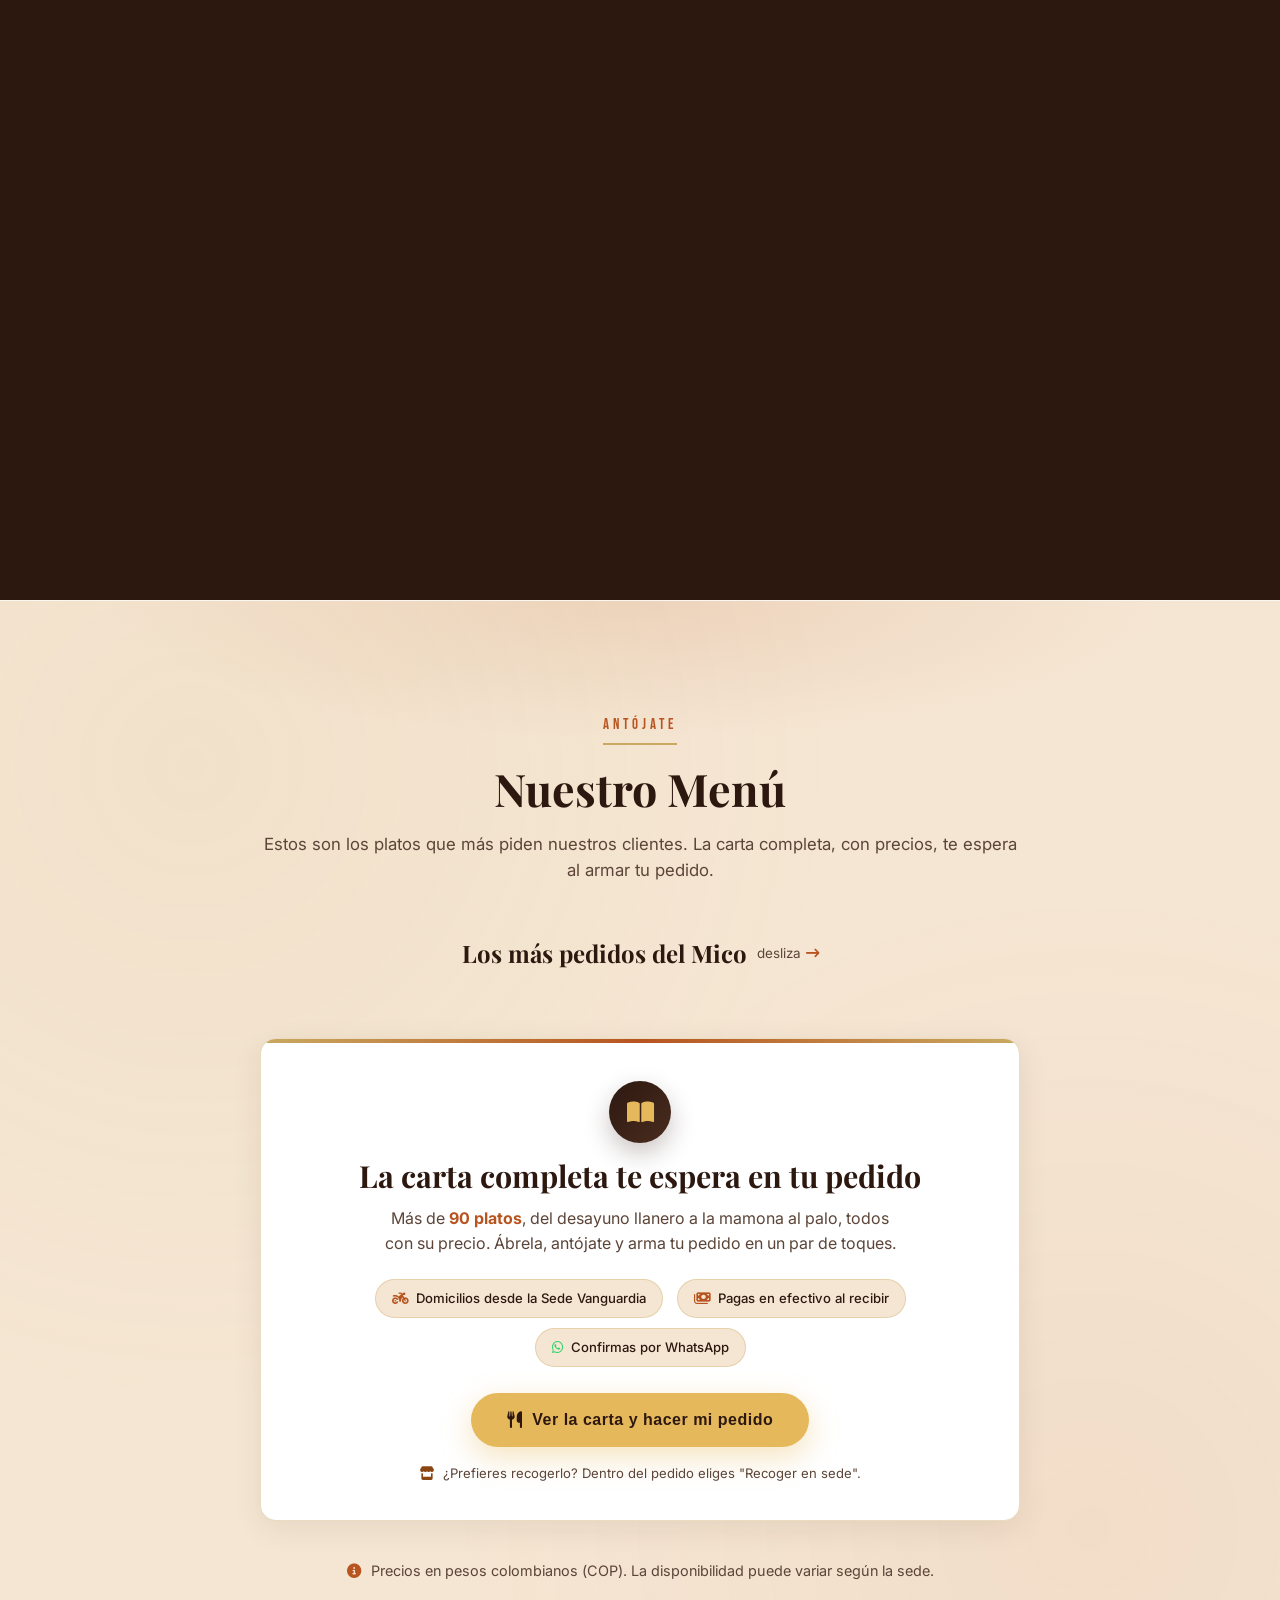
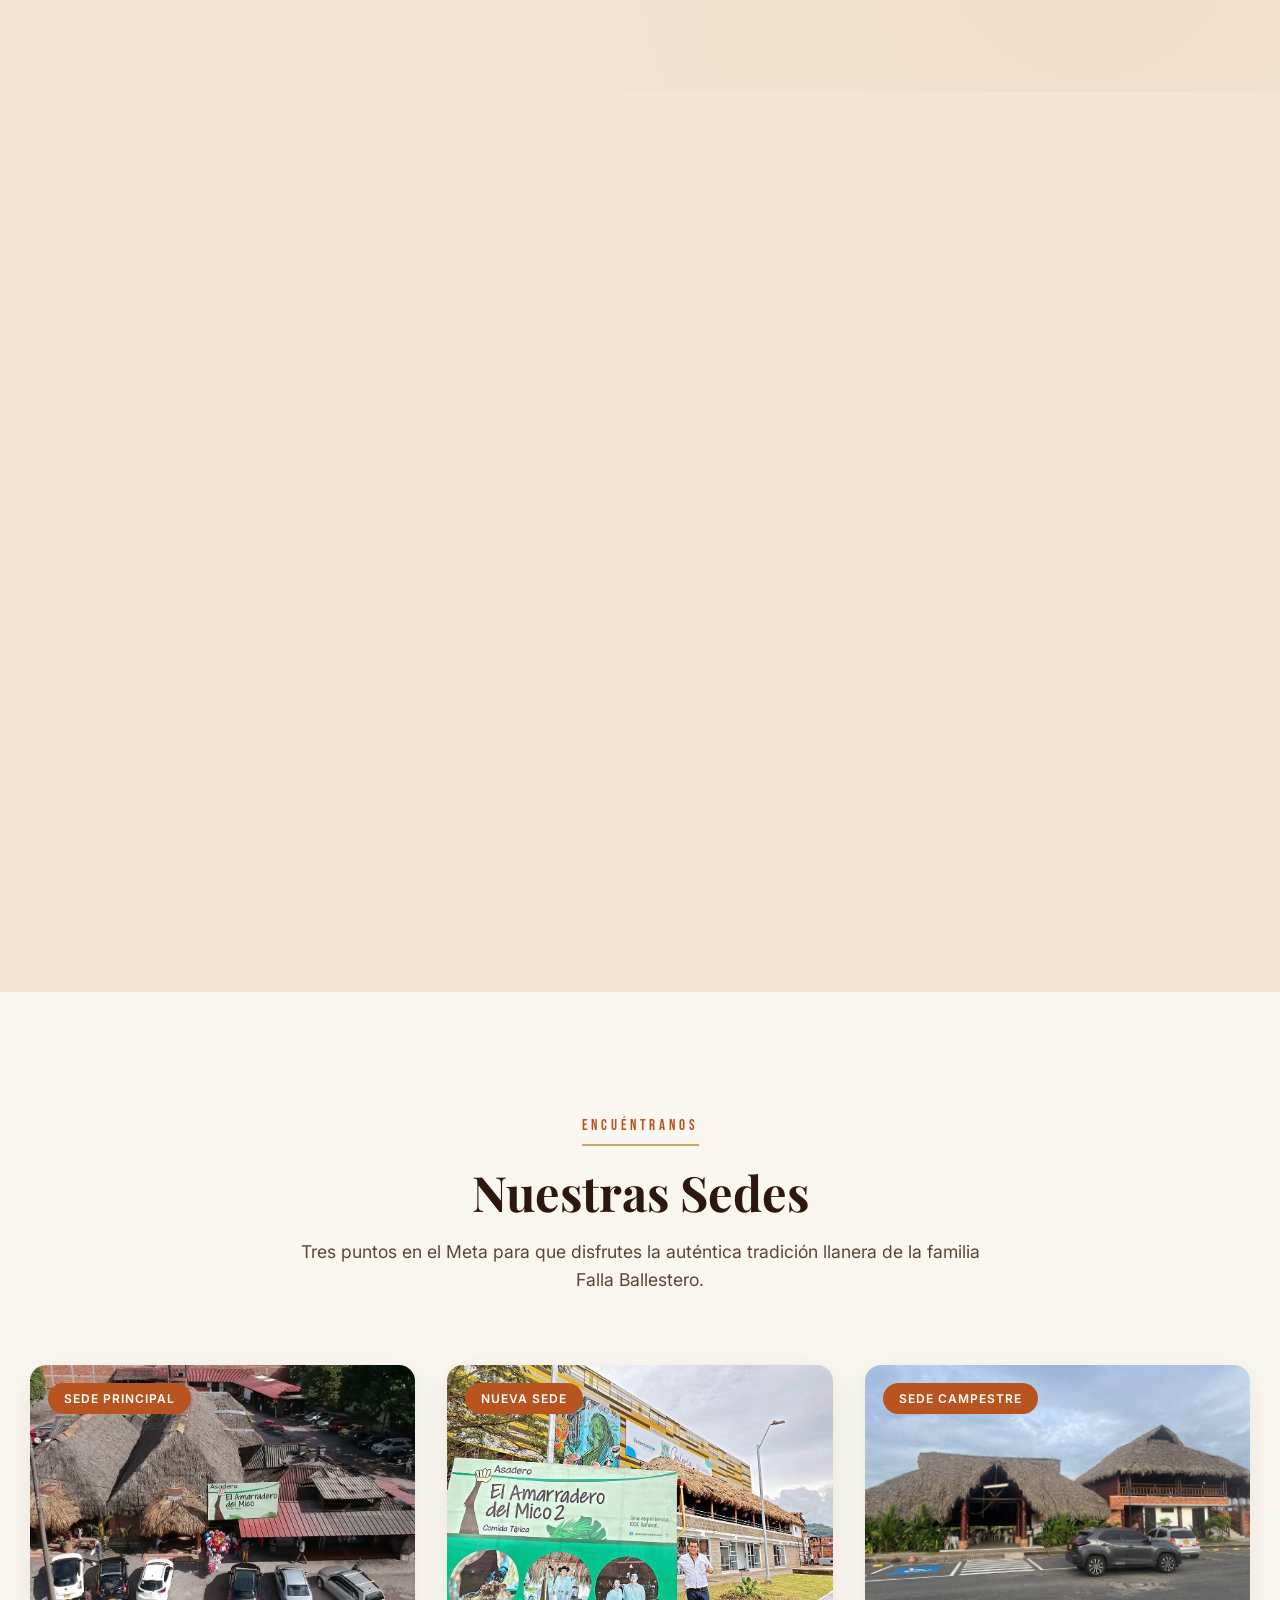
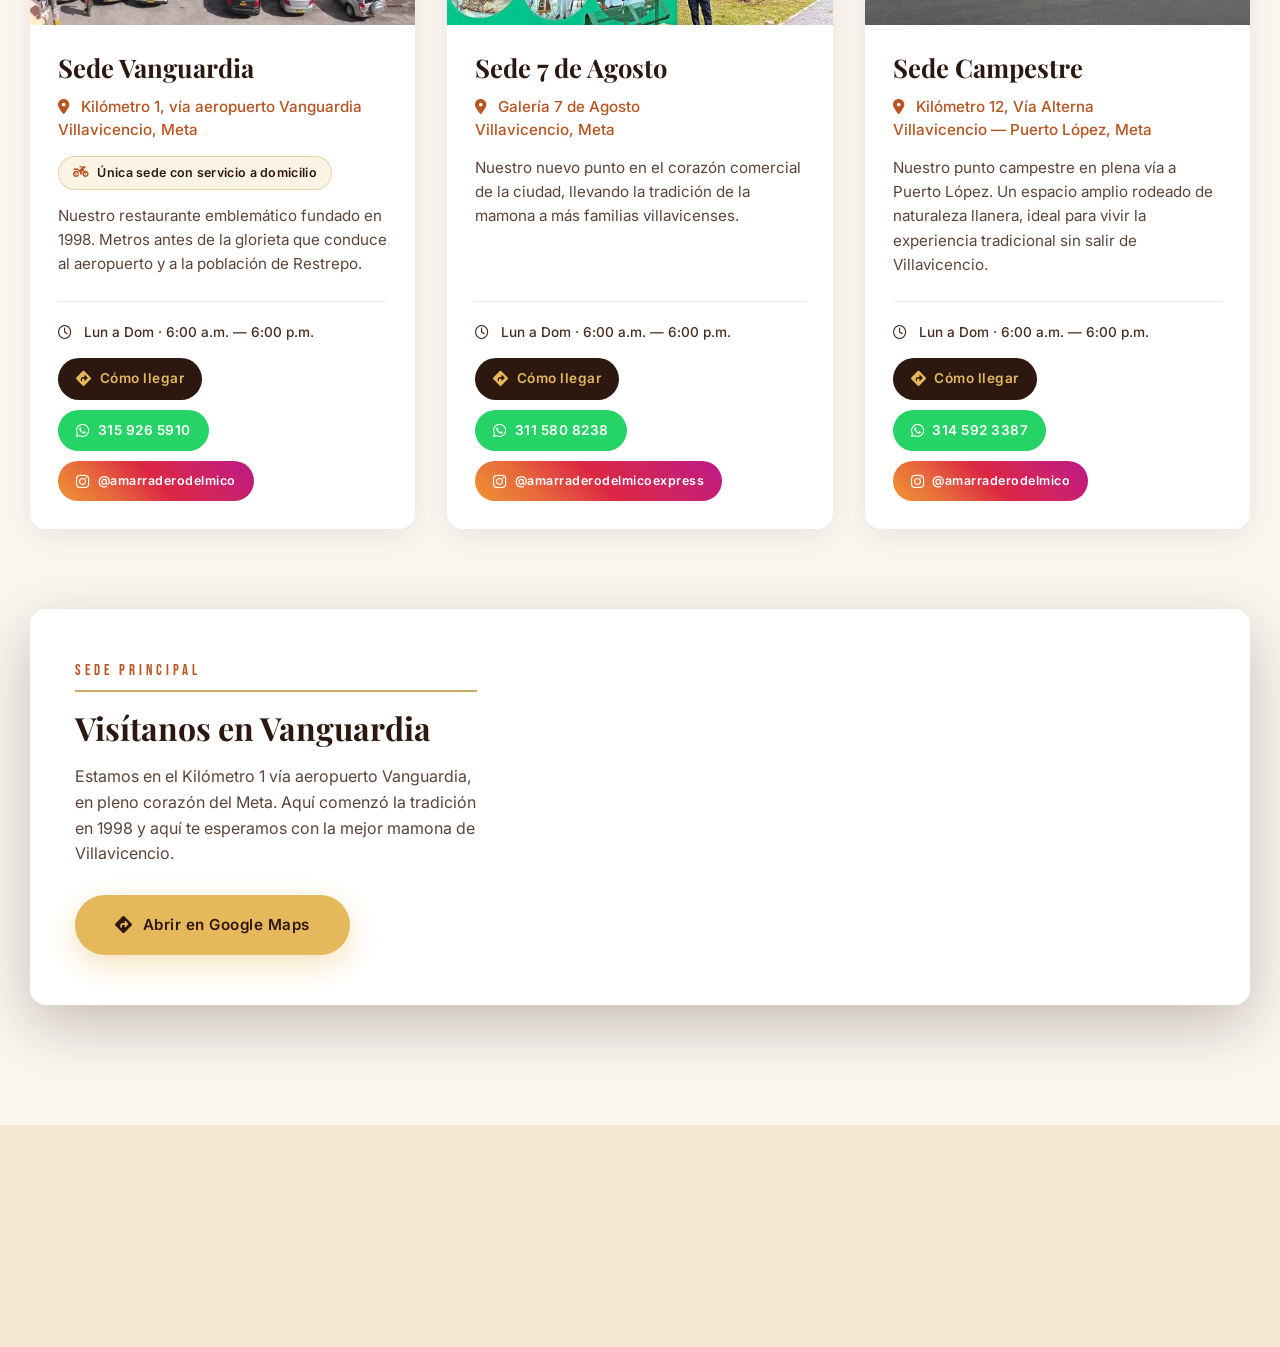
==== commit bc634616: "Pie de página: crédito de AF Web Studio al final de cada página Franja con el enlace a afwebstudio.c" ====
--- a/index.html
+++ b/index.html
@@ -5,22 +5,6 @@
     <meta name="viewport" content="width=device-width, initial-scale=1.0">
     <meta name="description" content="El Amarradero del Mico - Restaurante folclórico llanero en Villavicencio. Mamona, carne a la llanera y tradición desde 1998.">
     <title>El Amarradero del Mico — Sabor Llanero desde 1998</title>
-    <link rel="canonical" href="__SITE_URL__/">
-
-    <!-- Open Graph (WhatsApp, Facebook, Instagram) -->
-    <meta property="og:type" content="restaurant">
-    <meta property="og:title" content="El Amarradero del Mico — Sabor Llanero desde 1998">
-    <meta property="og:description" content="Restaurante folclórico llanero en Villavicencio. Mamona, carne a la llanera y tradición desde 1998. Pide a domicilio.">
-    <meta property="og:url" content="__SITE_URL__/">
-    <meta property="og:image" content="__SITE_URL__/statics/img/principal2.jpg">
-    <meta property="og:locale" content="es_CO">
-    <meta property="og:site_name" content="El Amarradero del Mico">
-
-    <!-- Twitter Card -->
-    <meta name="twitter:card" content="summary_large_image">
-    <meta name="twitter:title" content="El Amarradero del Mico — Sabor Llanero desde 1998">
-    <meta name="twitter:description" content="Restaurante folclórico llanero en Villavicencio. Mamona, carne a la llanera y tradición desde 1998.">
-    <meta name="twitter:image" content="__SITE_URL__/statics/img/principal2.jpg">
     <link rel="icon" type="image/png" sizes="32x32" href="statics/logodelmico.png">
     <link rel="icon" type="image/png" sizes="192x192" href="statics/logodelmico.png">
     <link rel="apple-touch-icon" href="statics/logodelmico.png">
@@ -30,38 +14,9 @@
     <link rel="preconnect" href="https://res.cloudinary.com" crossorigin>
     <link rel="preconnect" href="https://cdnjs.cloudflare.com" crossorigin>
     <link rel="dns-prefetch" href="https://unpkg.com">
-    <link href="https://fonts.googleapis.com/css2?family=Playfair+Display:wght@600;700;900&family=Bebas+Neue&family=Inter:wght@300;400;500;600;700;800&display=swap" rel="stylesheet">
+    <link href="https://fonts.googleapis.com/css2?family=Playfair+Display:wght@600;700;900&family=Bebas+Neue&family=Inter:wght@300;400;500;600&display=swap" rel="stylesheet">
     <link rel="stylesheet" href="https://cdnjs.cloudflare.com/ajax/libs/font-awesome/6.5.1/css/all.min.css">
-    <link rel="stylesheet" href="styles.css?v=20261002a">
-
-    <!-- Datos estructurados para Google (rich results de restaurante) -->
-    <script type="application/ld+json">
-    {
-        "@context": "https://schema.org",
-        "@type": "Restaurant",
-        "name": "El Amarradero del Mico",
-        "url": "__SITE_URL__/",
-        "image": "__SITE_URL__/statics/img/principal2.jpg",
-        "logo": "__SITE_URL__/statics/logodelmico.png",
-        "telephone": "+57 315 926 5910",
-        "servesCuisine": ["Comida llanera", "Carne a la llanera", "Mamona"],
-        "priceRange": "$$",
-        "foundingDate": "1998",
-        "address": {
-            "@type": "PostalAddress",
-            "streetAddress": "Kilómetro 1 vía aeropuerto Vanguardia",
-            "addressLocality": "Villavicencio",
-            "addressRegion": "Meta",
-            "addressCountry": "CO"
-        },
-        "geo": {
-            "@type": "GeoCoordinates",
-            "latitude": 4.1659871,
-            "longitude": -73.6235892
-        },
-        "hasMap": "https://www.google.com/maps/place/EL+AMARRADERO+DEL+MICO/@4.1659871,-73.6235892,17z"
-    }
-    </script>
+    <link rel="stylesheet" href="styles.css?v=20260805a">
 </head>
 <body class="loading">
 
@@ -215,7 +170,7 @@
                             <div class="row-icon"><i class="fa-solid fa-phone"></i></div>
                             <div class="row-content">
                                 <label class="row-label">Teléfono de contacto</label>
-                                <input type="tel" name="telefono" placeholder="Ej: 320 858 3991" required inputmode="tel" pattern="[0-9+()\s-]{7,17}" title="Escribe un número de celular válido, ej: 320 858 3991">
+                                <input type="tel" name="telefono" placeholder="Ej: 320 858 3991" required>
                             </div>
                         </div>
                     </div>
@@ -493,7 +448,7 @@
     <section class="historia" id="historia">
         <div class="historia-container">
             <div class="historia-img">
-                <img src="statics/img/principal2.jpg" alt="Preparación de la mamona" loading="lazy" decoding="async">
+                <img src="statics/img/principal2.jpg" alt="Preparación de la mamona">
                 <div class="historia-badge">
                     <span>Fundado</span>
                     <strong>1998</strong>
@@ -522,7 +477,7 @@
 
         <div class="carta-grid">
             <article class="dish dish-large">
-                <img src="statics/img/comida4.jpg" alt="Carne de mamona asada al palo sobre brasa de leña" loading="lazy" decoding="async">
+                <img src="statics/img/comida4.jpg" alt="Carne de mamona asada al palo sobre brasa de leña">
                 <div class="dish-info">
                     <h3>Mamona al Palo</h3>
                     <p>Nuestro plato insignia: ternera asada al palo, lento sobre brasa de leña.</p>
@@ -530,35 +485,35 @@
                 </div>
             </article>
             <article class="dish">
-                <img src="statics/img/comida2.jpg" alt="Mojarra del río con papa criolla y patacón" loading="lazy" decoding="async">
+                <img src="statics/img/comida2.jpg" alt="Mojarra del río con papa criolla y patacón">
                 <div class="dish-info">
                     <h3>Mojarra del Río</h3>
                     <p>Fresca del río, con papa criolla y patacón.</p>
                 </div>
             </article>
             <article class="dish">
-                <img src="statics/img/comida6.jpg" alt="Chicharrón carnudo y crocante" loading="lazy" decoding="async">
+                <img src="statics/img/comida6.jpg" alt="Chicharrón carnudo y crocante">
                 <div class="dish-info">
                     <h3>Chicharrón Carnudo</h3>
                     <p>Crocante por fuera y bien carnudo por dentro.</p>
                 </div>
             </article>
             <article class="dish">
-                <img src="statics/img/comida.jpg" alt="Cortes de carne a la brasa en tabla" loading="lazy" decoding="async">
+                <img src="statics/img/comida.jpg" alt="Cortes de carne a la brasa en tabla">
                 <div class="dish-info">
                     <h3>Carnes a la Brasa</h3>
                     <p>Cortes jugosos asados sobre leña, como en la sabana.</p>
                 </div>
             </article>
             <article class="dish">
-                <img src="statics/img/comida5.jpg" alt="Bandeja de mariscos con camarón, mejillón y cangrejo" loading="lazy" decoding="async">
+                <img src="statics/img/comida5.jpg" alt="Bandeja de mariscos con camarón, mejillón y cangrejo">
                 <div class="dish-info">
                     <h3>Bandeja de Mariscos</h3>
                     <p>Camarón, mejillón y cangrejo: del mar al llano.</p>
                 </div>
             </article>
             <article class="dish">
-                <img src="statics/img/DDD.jpg" alt="Picada llanera surtida en hoja de plátano" loading="lazy" decoding="async">
+                <img src="statics/img/DDD.jpg" alt="Picada llanera surtida en hoja de plátano">
                 <div class="dish-info">
                     <h3>Picada del Mico</h3>
                     <p>Pa' compartir en familia: surtido de carnes, rellena, papa y plátano.</p>
@@ -602,7 +557,7 @@
     <!-- ============= EXPERIENCIA / BANDA ============= -->
     <section class="experiencia">
         <div class="exp-img">
-            <img src="statics/img/dos.jpg" alt="Ambiente folclórico llanero" loading="lazy" decoding="async">
+            <img src="statics/img/dos.jpg" alt="Ambiente folclórico llanero">
         </div>
         <div class="exp-text">
             <span class="section-tag">La Experiencia</span>
@@ -629,7 +584,7 @@
 
             <article class="sede-card">
                 <div class="sede-img">
-                    <img src="statics/localvanguardia.jpg" alt="Sede Vanguardia" loading="lazy" decoding="async">
+                    <img src="statics/localvanguardia.jpg" alt="Sede Vanguardia">
                     <span class="sede-badge">Sede Principal</span>
                 </div>
                 <div class="sede-body">
@@ -650,7 +605,7 @@
 
             <article class="sede-card">
                 <div class="sede-img">
-                    <img src="statics/loxal7deagosto.jpg" alt="Sede 7 de Agosto" loading="lazy" decoding="async">
+                    <img src="statics/loxal7deagosto.jpg" alt="Sede 7 de Agosto">
                     <span class="sede-badge">Nueva Sede</span>
                 </div>
                 <div class="sede-body">
@@ -670,7 +625,7 @@
 
             <article class="sede-card">
                 <div class="sede-img">
-                    <img src="statics/localpuertolopez.jpg" alt="Sede Campestre - Vía Puerto López" loading="lazy" decoding="async">
+                    <img src="statics/localpuertolopez.jpg" alt="Sede Campestre - Vía Puerto López">
                     <span class="sede-badge">Sede Campestre</span>
                 </div>
                 <div class="sede-body">
@@ -717,7 +672,7 @@
             <article class="news-card">
                 <a href="https://www.eltiempo.com/mas-contenido/a-don-julio-hay-bastante-que-aprenderle-3385910" target="_blank" rel="noopener" class="news-link">
                     <div class="news-img">
-                        <img src="statics/noticias/noticia1.jpeg" alt="Don Julio César Falla Ballestero, fundador de El Amarradero del Mico" loading="lazy" decoding="async">
+                        <img src="statics/noticias/noticia1.jpeg" alt="Don Julio César Falla Ballestero, fundador de El Amarradero del Mico">
                         <span class="news-badge"><i class="fa-solid fa-newspaper"></i></span>
                     </div>
                     <div class="news-body">
@@ -735,7 +690,7 @@
             <article class="news-card">
                 <a href="https://www.las2orillas.co/yo-naci-con-un-tenedor-y-un-cuchillo-historia-de-un-restaurante-insignia/" target="_blank" rel="noopener" class="news-link">
                     <div class="news-img">
-                        <img src="statics/noticias/NOTICIA2.jpg" alt="El Amarradero del Mico en Las2Orillas" loading="lazy" decoding="async">
+                        <img src="statics/noticias/NOTICIA2.jpg" alt="El Amarradero del Mico en Las2Orillas">
                         <span class="news-badge"><i class="fa-solid fa-newspaper"></i></span>
                     </div>
                     <div class="news-body">
@@ -753,7 +708,7 @@
             <article class="news-card">
                 <a href="https://www.pulzo.com/vivir-bien/viajes-y-turismo/cuanto-vale-comer-restaurante-amarradero-mico-villavicencio-PP4196450" target="_blank" rel="noopener" class="news-link">
                     <div class="news-img">
-                        <img src="statics/localvanguardia.jpg" alt="Local principal de El Amarradero del Mico en Vanguardia" loading="lazy" decoding="async">
+                        <img src="statics/localvanguardia.jpg" alt="Local principal de El Amarradero del Mico en Vanguardia">
                         <span class="news-badge"><i class="fa-solid fa-newspaper"></i></span>
                     </div>
                     <div class="news-body">
@@ -776,7 +731,7 @@
     <!-- ============= CTA / RESERVAS ============= -->
     <section class="cta" id="contacto">
         <div class="cta-bg">
-            <img src="statics/img/DDD.jpg" alt="" loading="lazy" decoding="async">
+            <img src="statics/img/DDD.jpg" alt="">
         </div>
         <div class="cta-content">
             <span class="section-tag light">Reservas y Eventos</span>
@@ -830,9 +785,21 @@
         </div>
     </footer>
 
-    <!-- menu-data.js define window.MENU_DATA y debe cargarse ANTES de script.js
-         (ambos defer: se ejecutan en orden de aparición). -->
-    <script defer src="menu-data.js?v=20261002a"></script>
-    <script defer src="script.js?v=20261002a"></script>
+    <script defer src="script.js?v=20260724f"></script>
+<!-- Crédito AF Web Studio (afwebstudio.com) -->
+<style>
+.afws-d{box-sizing:border-box;width:100%;margin:0;padding:14px 24px;background:linear-gradient(90deg,#f3f6ff,#eaf1ff);border-top:1px solid #dfe6fb;display:flex;align-items:center;justify-content:center;gap:10px 28px;flex-wrap:wrap;font:500 13px/1.4 Inter,"Segoe UI",system-ui,sans-serif;color:#565e85}
+.afws-d__by{display:inline-flex;align-items:center;gap:7px;color:inherit;text-decoration:none}
+.afws-d__by img{width:20px;height:20px;display:block}
+.afws-d__by strong{color:#0a0b36;font-weight:700}
+.afws-d__by:hover strong{color:#2454e8}
+.afws-d__cta{display:inline-flex;align-items:center;gap:6px;padding:7px 14px;border-radius:999px;background:#2454e8;color:#fff;font-weight:600;font-size:12.5px;text-decoration:none;transition:background .2s ease}
+.afws-d__cta:hover{background:#1a3fd0;color:#fff}
+@media (max-width:600px){.afws-d{justify-content:center;text-align:center;padding:16px 16px 84px}}
+</style>
+<div class="afws-d">
+  <a class="afws-d__by" href="https://www.afwebstudio.com/?utm_source=sitio-cliente&amp;utm_medium=footer" target="_blank" rel="noopener"><img src="[data-uri]" alt="" width="20" height="20">Desarrollado por <strong>AF Web Studio</strong></a>
+  <a class="afws-d__cta" href="https://www.afwebstudio.com/contacto/?utm_source=sitio-cliente&amp;utm_medium=footer-cotizar" target="_blank" rel="noopener">¿Quieres una página así? Escríbenos →</a>
+</div>
 </body>
 </html>
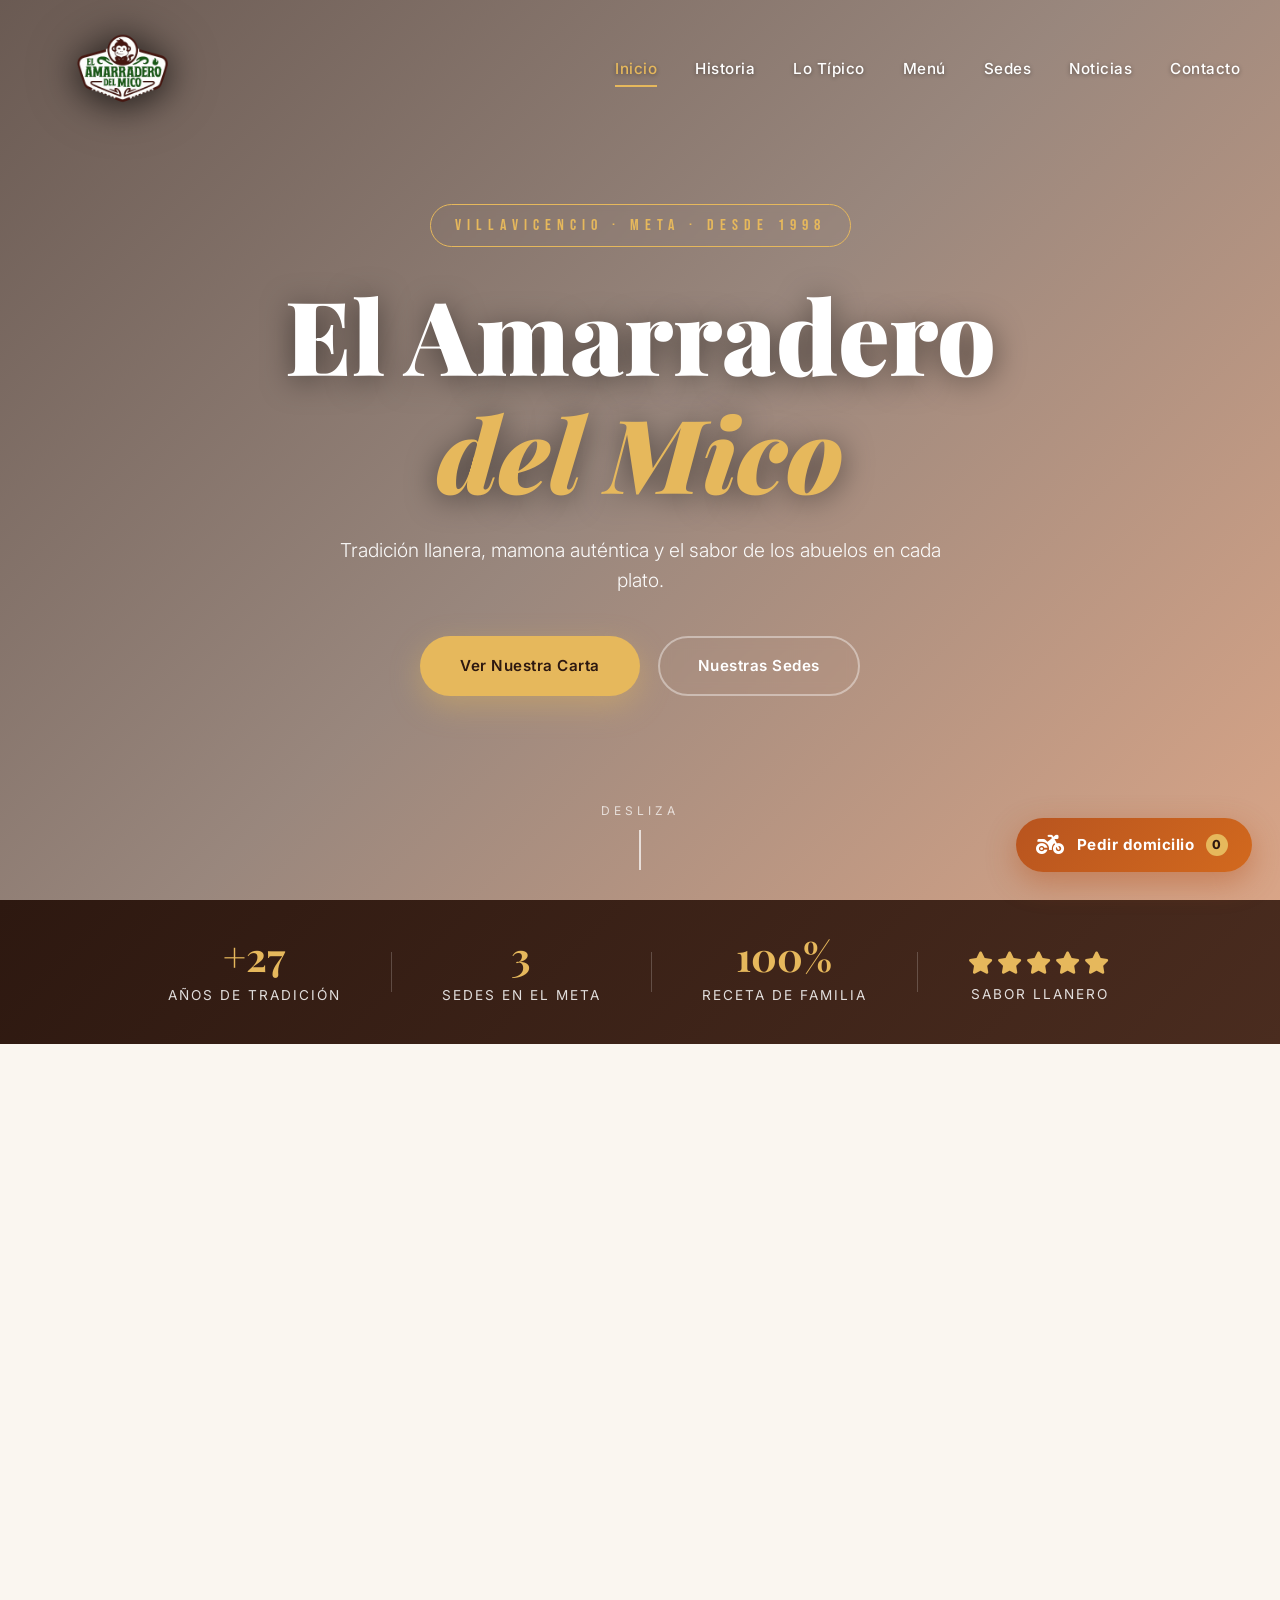
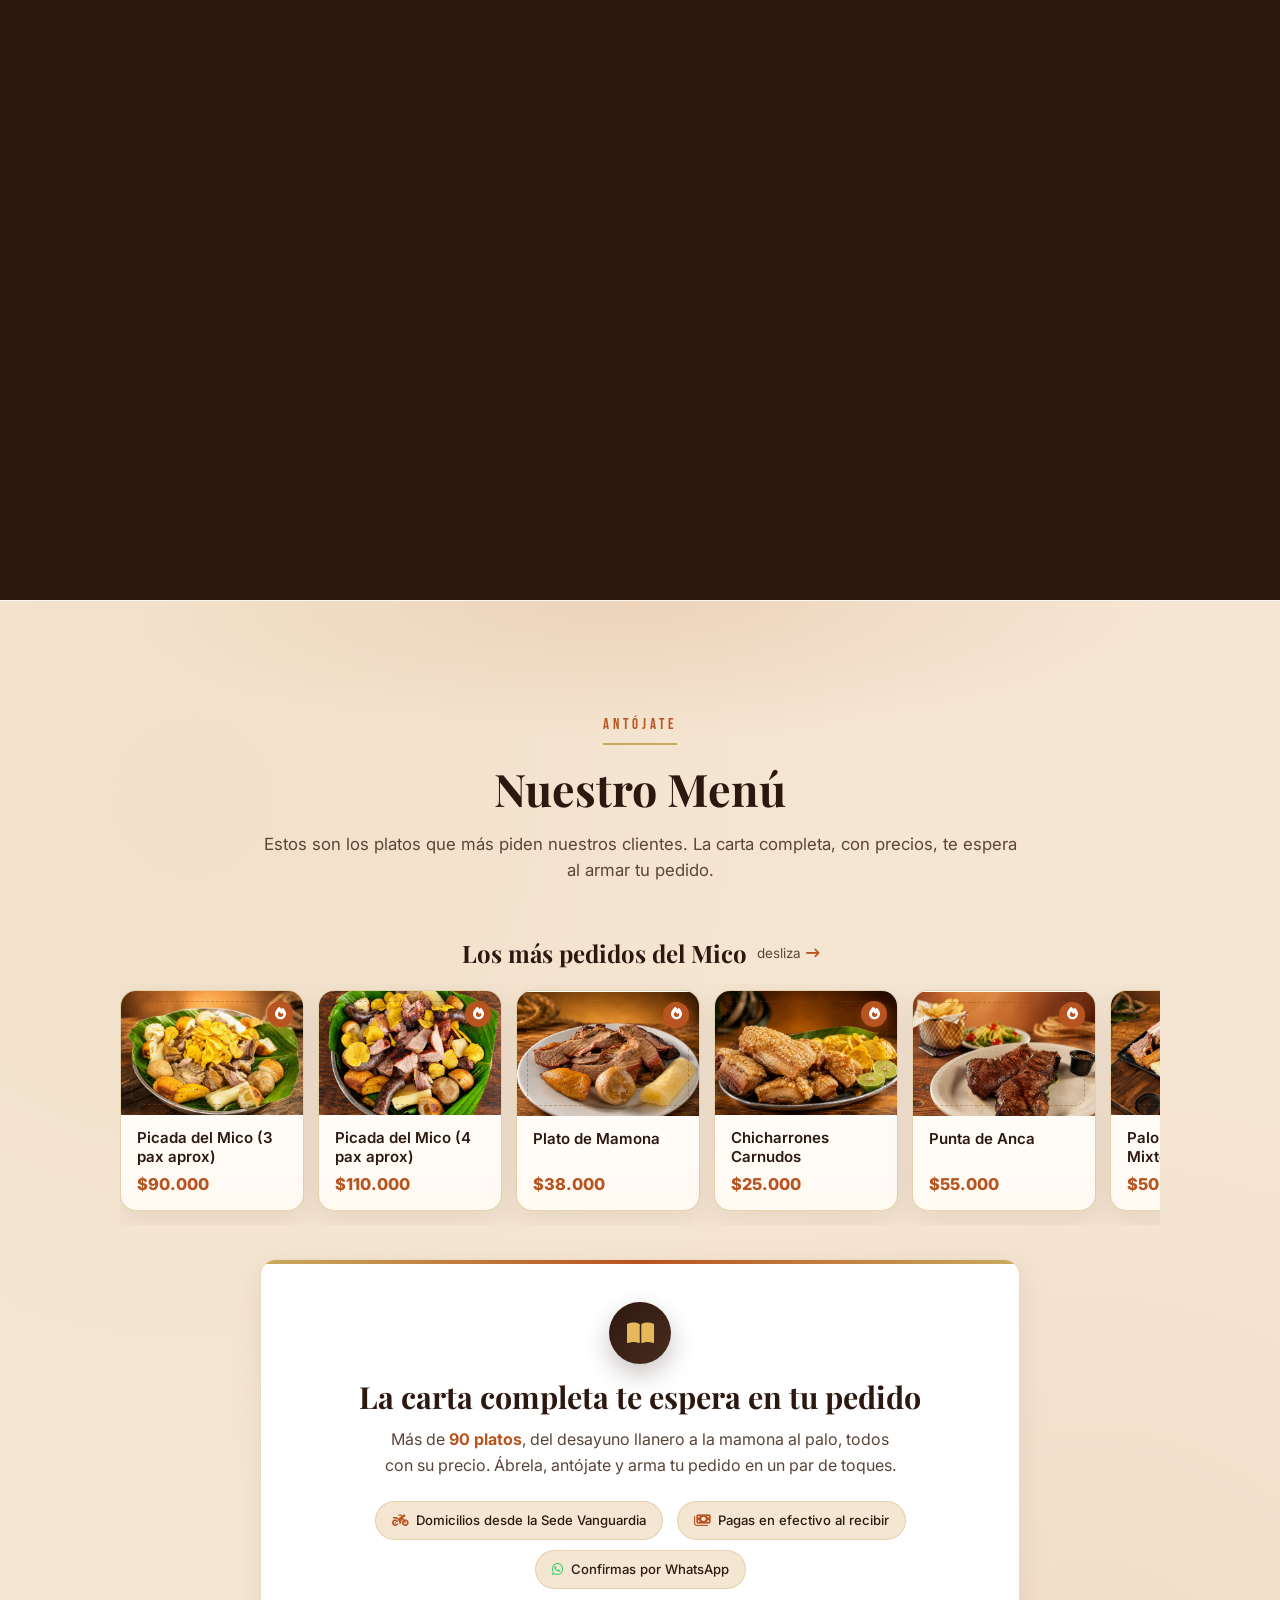
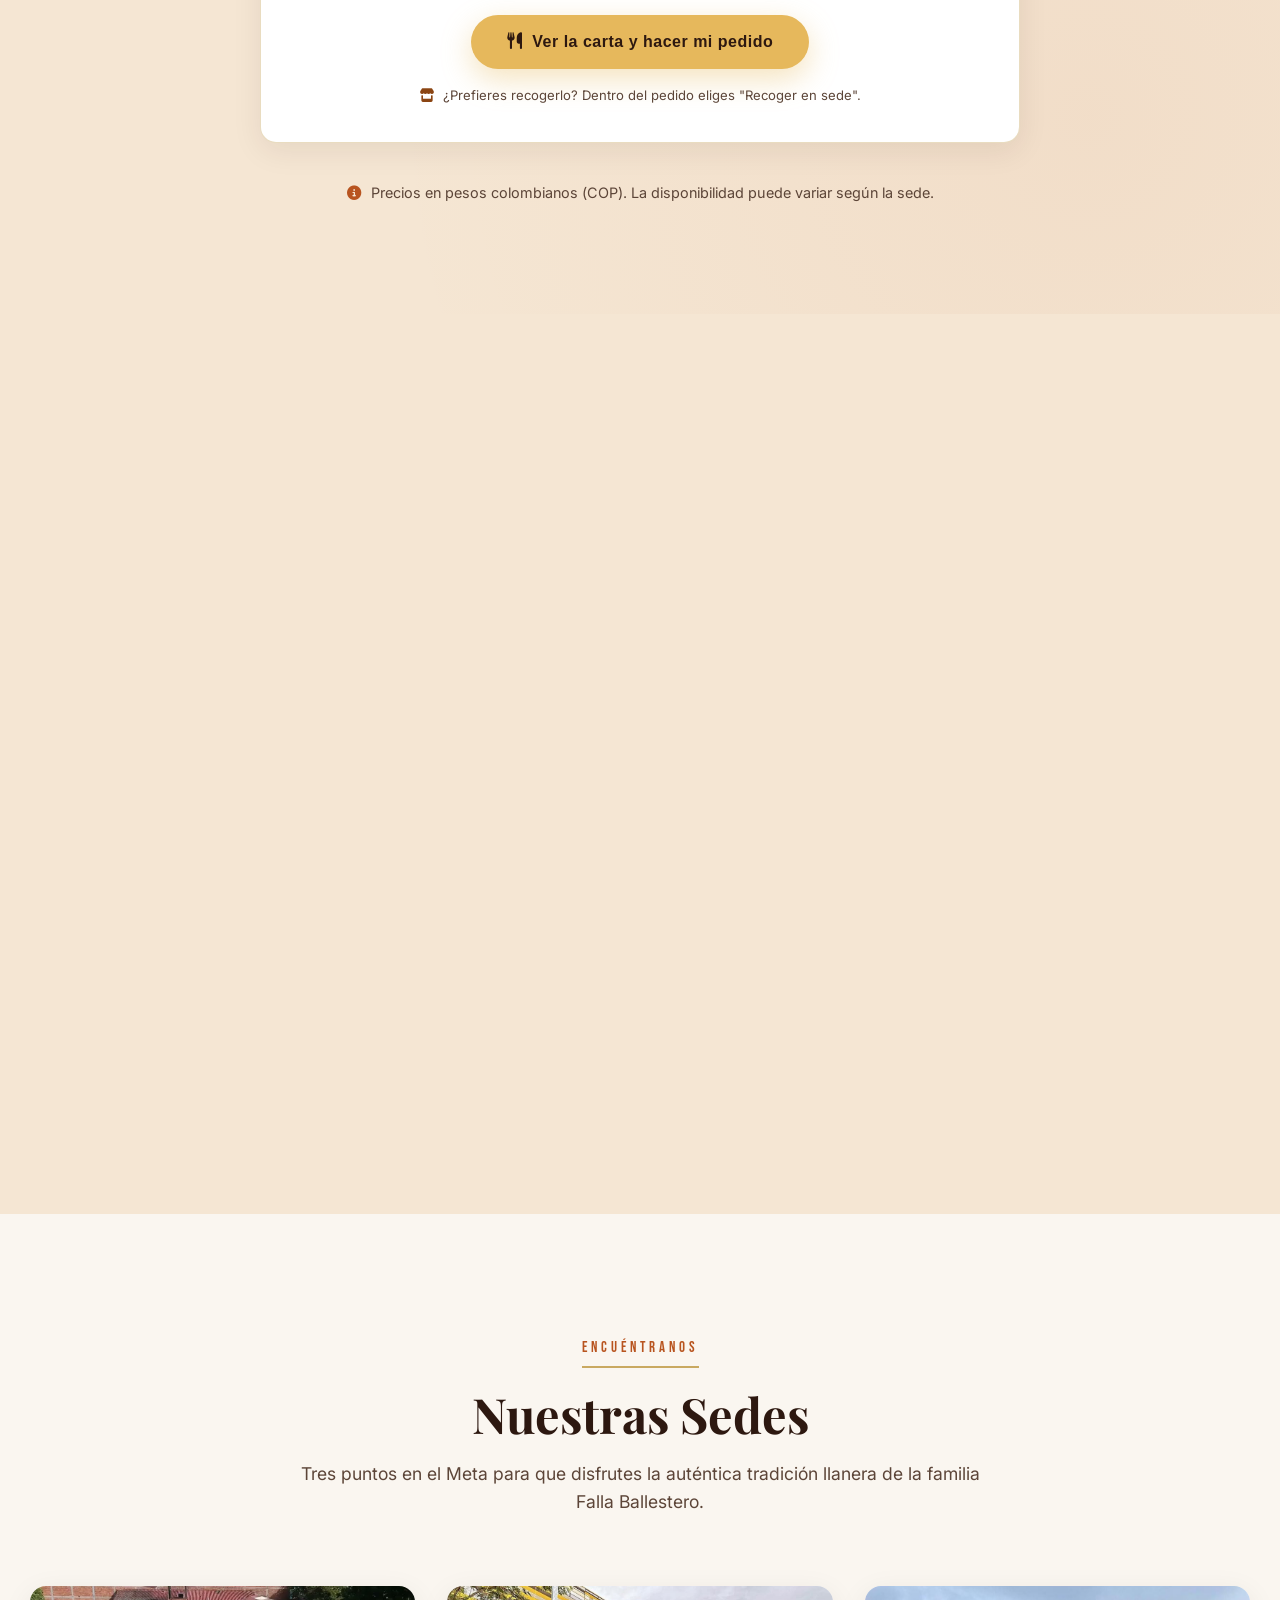
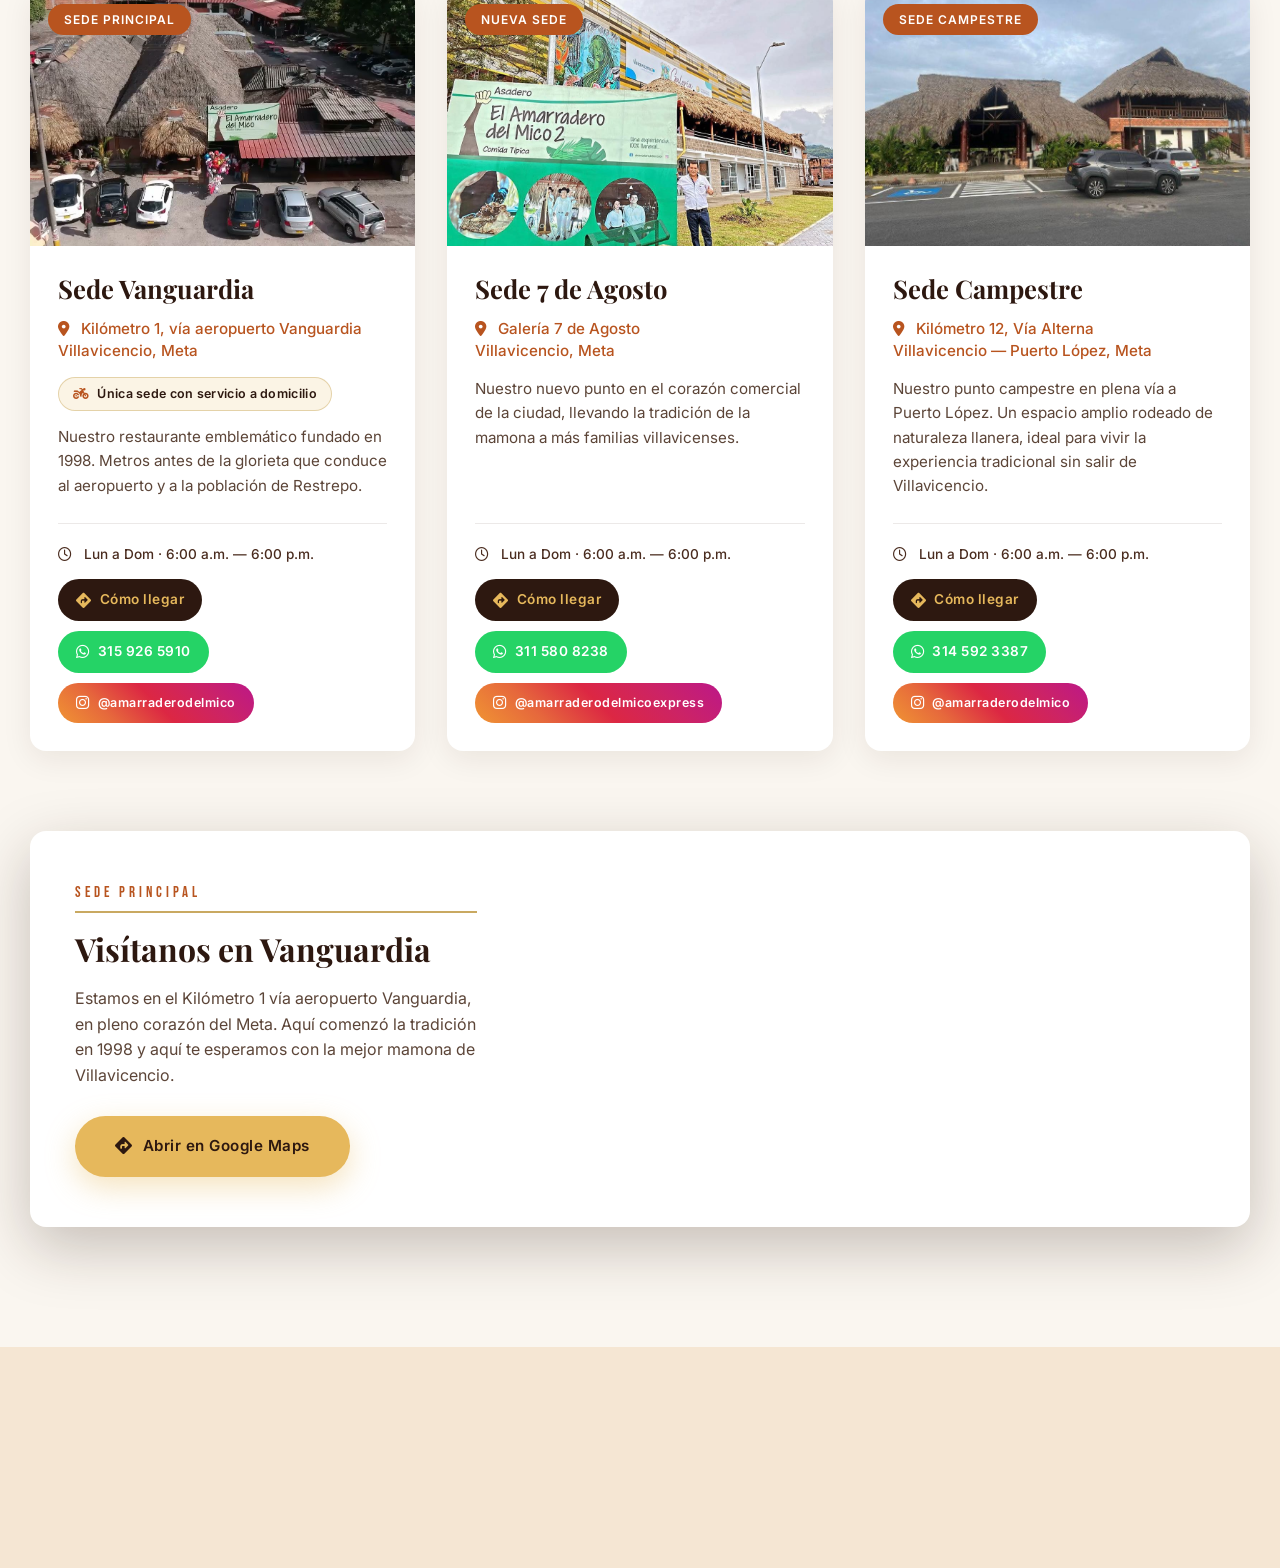
==== commit aac52077: "Merge remote-tracking branch 'origin/main' into fotos-platos # Conflicts: #	index.html" ====
--- a/index.html
+++ b/index.html
@@ -5,6 +5,22 @@
     <meta name="viewport" content="width=device-width, initial-scale=1.0">
     <meta name="description" content="El Amarradero del Mico - Restaurante folclórico llanero en Villavicencio. Mamona, carne a la llanera y tradición desde 1998.">
     <title>El Amarradero del Mico — Sabor Llanero desde 1998</title>
+    <link rel="canonical" href="__SITE_URL__/">
+
+    <!-- Open Graph (WhatsApp, Facebook, Instagram) -->
+    <meta property="og:type" content="restaurant">
+    <meta property="og:title" content="El Amarradero del Mico — Sabor Llanero desde 1998">
+    <meta property="og:description" content="Restaurante folclórico llanero en Villavicencio. Mamona, carne a la llanera y tradición desde 1998. Pide a domicilio.">
+    <meta property="og:url" content="__SITE_URL__/">
+    <meta property="og:image" content="__SITE_URL__/statics/img/principal2.jpg">
+    <meta property="og:locale" content="es_CO">
+    <meta property="og:site_name" content="El Amarradero del Mico">
+
+    <!-- Twitter Card -->
+    <meta name="twitter:card" content="summary_large_image">
+    <meta name="twitter:title" content="El Amarradero del Mico — Sabor Llanero desde 1998">
+    <meta name="twitter:description" content="Restaurante folclórico llanero en Villavicencio. Mamona, carne a la llanera y tradición desde 1998.">
+    <meta name="twitter:image" content="__SITE_URL__/statics/img/principal2.jpg">
     <link rel="icon" type="image/png" sizes="32x32" href="statics/logodelmico.png">
     <link rel="icon" type="image/png" sizes="192x192" href="statics/logodelmico.png">
     <link rel="apple-touch-icon" href="statics/logodelmico.png">
@@ -14,9 +30,38 @@
     <link rel="preconnect" href="https://res.cloudinary.com" crossorigin>
     <link rel="preconnect" href="https://cdnjs.cloudflare.com" crossorigin>
     <link rel="dns-prefetch" href="https://unpkg.com">
-    <link href="https://fonts.googleapis.com/css2?family=Playfair+Display:wght@600;700;900&family=Bebas+Neue&family=Inter:wght@300;400;500;600&display=swap" rel="stylesheet">
+    <link href="https://fonts.googleapis.com/css2?family=Playfair+Display:wght@600;700;900&family=Bebas+Neue&family=Inter:wght@300;400;500;600;700;800&display=swap" rel="stylesheet">
     <link rel="stylesheet" href="https://cdnjs.cloudflare.com/ajax/libs/font-awesome/6.5.1/css/all.min.css">
-    <link rel="stylesheet" href="styles.css?v=20260805a">
+    <link rel="stylesheet" href="styles.css?v=20261002a">
+
+    <!-- Datos estructurados para Google (rich results de restaurante) -->
+    <script type="application/ld+json">
+    {
+        "@context": "https://schema.org",
+        "@type": "Restaurant",
+        "name": "El Amarradero del Mico",
+        "url": "__SITE_URL__/",
+        "image": "__SITE_URL__/statics/img/principal2.jpg",
+        "logo": "__SITE_URL__/statics/logodelmico.png",
+        "telephone": "+57 315 926 5910",
+        "servesCuisine": ["Comida llanera", "Carne a la llanera", "Mamona"],
+        "priceRange": "$$",
+        "foundingDate": "1998",
+        "address": {
+            "@type": "PostalAddress",
+            "streetAddress": "Kilómetro 1 vía aeropuerto Vanguardia",
+            "addressLocality": "Villavicencio",
+            "addressRegion": "Meta",
+            "addressCountry": "CO"
+        },
+        "geo": {
+            "@type": "GeoCoordinates",
+            "latitude": 4.1659871,
+            "longitude": -73.6235892
+        },
+        "hasMap": "https://www.google.com/maps/place/EL+AMARRADERO+DEL+MICO/@4.1659871,-73.6235892,17z"
+    }
+    </script>
 </head>
 <body class="loading">
 
@@ -170,7 +215,7 @@
                             <div class="row-icon"><i class="fa-solid fa-phone"></i></div>
                             <div class="row-content">
                                 <label class="row-label">Teléfono de contacto</label>
-                                <input type="tel" name="telefono" placeholder="Ej: 320 858 3991" required>
+                                <input type="tel" name="telefono" placeholder="Ej: 320 858 3991" required inputmode="tel" pattern="[0-9+()\s-]{7,17}" title="Escribe un número de celular válido, ej: 320 858 3991">
                             </div>
                         </div>
                     </div>
@@ -448,7 +493,7 @@
     <section class="historia" id="historia">
         <div class="historia-container">
             <div class="historia-img">
-                <img src="statics/img/principal2.jpg" alt="Preparación de la mamona">
+                <img src="statics/img/principal2.jpg" alt="Preparación de la mamona" loading="lazy" decoding="async">
                 <div class="historia-badge">
                     <span>Fundado</span>
                     <strong>1998</strong>
@@ -477,7 +522,7 @@
 
         <div class="carta-grid">
             <article class="dish dish-large">
-                <img src="statics/img/comida4.jpg" alt="Carne de mamona asada al palo sobre brasa de leña">
+                <img src="statics/img/comida4.jpg" alt="Carne de mamona asada al palo sobre brasa de leña" loading="lazy" decoding="async">
                 <div class="dish-info">
                     <h3>Mamona al Palo</h3>
                     <p>Nuestro plato insignia: ternera asada al palo, lento sobre brasa de leña.</p>
@@ -485,35 +530,35 @@
                 </div>
             </article>
             <article class="dish">
-                <img src="statics/img/comida2.jpg" alt="Mojarra del río con papa criolla y patacón">
+                <img src="statics/img/comida2.jpg" alt="Mojarra del río con papa criolla y patacón" loading="lazy" decoding="async">
                 <div class="dish-info">
                     <h3>Mojarra del Río</h3>
                     <p>Fresca del río, con papa criolla y patacón.</p>
                 </div>
             </article>
             <article class="dish">
-                <img src="statics/img/comida6.jpg" alt="Chicharrón carnudo y crocante">
+                <img src="statics/img/comida6.jpg" alt="Chicharrón carnudo y crocante" loading="lazy" decoding="async">
                 <div class="dish-info">
                     <h3>Chicharrón Carnudo</h3>
                     <p>Crocante por fuera y bien carnudo por dentro.</p>
                 </div>
             </article>
             <article class="dish">
-                <img src="statics/img/comida.jpg" alt="Cortes de carne a la brasa en tabla">
+                <img src="statics/img/comida.jpg" alt="Cortes de carne a la brasa en tabla" loading="lazy" decoding="async">
                 <div class="dish-info">
                     <h3>Carnes a la Brasa</h3>
                     <p>Cortes jugosos asados sobre leña, como en la sabana.</p>
                 </div>
             </article>
             <article class="dish">
-                <img src="statics/img/comida5.jpg" alt="Bandeja de mariscos con camarón, mejillón y cangrejo">
+                <img src="statics/img/comida5.jpg" alt="Bandeja de mariscos con camarón, mejillón y cangrejo" loading="lazy" decoding="async">
                 <div class="dish-info">
                     <h3>Bandeja de Mariscos</h3>
                     <p>Camarón, mejillón y cangrejo: del mar al llano.</p>
                 </div>
             </article>
             <article class="dish">
-                <img src="statics/img/DDD.jpg" alt="Picada llanera surtida en hoja de plátano">
+                <img src="statics/img/DDD.jpg" alt="Picada llanera surtida en hoja de plátano" loading="lazy" decoding="async">
                 <div class="dish-info">
                     <h3>Picada del Mico</h3>
                     <p>Pa' compartir en familia: surtido de carnes, rellena, papa y plátano.</p>
@@ -557,7 +602,7 @@
     <!-- ============= EXPERIENCIA / BANDA ============= -->
     <section class="experiencia">
         <div class="exp-img">
-            <img src="statics/img/dos.jpg" alt="Ambiente folclórico llanero">
+            <img src="statics/img/dos.jpg" alt="Ambiente folclórico llanero" loading="lazy" decoding="async">
         </div>
         <div class="exp-text">
             <span class="section-tag">La Experiencia</span>
@@ -584,7 +629,7 @@
 
             <article class="sede-card">
                 <div class="sede-img">
-                    <img src="statics/localvanguardia.jpg" alt="Sede Vanguardia">
+                    <img src="statics/localvanguardia.jpg" alt="Sede Vanguardia" loading="lazy" decoding="async">
                     <span class="sede-badge">Sede Principal</span>
                 </div>
                 <div class="sede-body">
@@ -605,7 +650,7 @@
 
             <article class="sede-card">
                 <div class="sede-img">
-                    <img src="statics/loxal7deagosto.jpg" alt="Sede 7 de Agosto">
+                    <img src="statics/loxal7deagosto.jpg" alt="Sede 7 de Agosto" loading="lazy" decoding="async">
                     <span class="sede-badge">Nueva Sede</span>
                 </div>
                 <div class="sede-body">
@@ -625,7 +670,7 @@
 
             <article class="sede-card">
                 <div class="sede-img">
-                    <img src="statics/localpuertolopez.jpg" alt="Sede Campestre - Vía Puerto López">
+                    <img src="statics/localpuertolopez.jpg" alt="Sede Campestre - Vía Puerto López" loading="lazy" decoding="async">
                     <span class="sede-badge">Sede Campestre</span>
                 </div>
                 <div class="sede-body">
@@ -672,7 +717,7 @@
             <article class="news-card">
                 <a href="https://www.eltiempo.com/mas-contenido/a-don-julio-hay-bastante-que-aprenderle-3385910" target="_blank" rel="noopener" class="news-link">
                     <div class="news-img">
-                        <img src="statics/noticias/noticia1.jpeg" alt="Don Julio César Falla Ballestero, fundador de El Amarradero del Mico">
+                        <img src="statics/noticias/noticia1.jpeg" alt="Don Julio César Falla Ballestero, fundador de El Amarradero del Mico" loading="lazy" decoding="async">
                         <span class="news-badge"><i class="fa-solid fa-newspaper"></i></span>
                     </div>
                     <div class="news-body">
@@ -690,7 +735,7 @@
             <article class="news-card">
                 <a href="https://www.las2orillas.co/yo-naci-con-un-tenedor-y-un-cuchillo-historia-de-un-restaurante-insignia/" target="_blank" rel="noopener" class="news-link">
                     <div class="news-img">
-                        <img src="statics/noticias/NOTICIA2.jpg" alt="El Amarradero del Mico en Las2Orillas">
+                        <img src="statics/noticias/NOTICIA2.jpg" alt="El Amarradero del Mico en Las2Orillas" loading="lazy" decoding="async">
                         <span class="news-badge"><i class="fa-solid fa-newspaper"></i></span>
                     </div>
                     <div class="news-body">
@@ -708,7 +753,7 @@
             <article class="news-card">
                 <a href="https://www.pulzo.com/vivir-bien/viajes-y-turismo/cuanto-vale-comer-restaurante-amarradero-mico-villavicencio-PP4196450" target="_blank" rel="noopener" class="news-link">
                     <div class="news-img">
-                        <img src="statics/localvanguardia.jpg" alt="Local principal de El Amarradero del Mico en Vanguardia">
+                        <img src="statics/localvanguardia.jpg" alt="Local principal de El Amarradero del Mico en Vanguardia" loading="lazy" decoding="async">
                         <span class="news-badge"><i class="fa-solid fa-newspaper"></i></span>
                     </div>
                     <div class="news-body">
@@ -731,7 +776,7 @@
     <!-- ============= CTA / RESERVAS ============= -->
     <section class="cta" id="contacto">
         <div class="cta-bg">
-            <img src="statics/img/DDD.jpg" alt="">
+            <img src="statics/img/DDD.jpg" alt="" loading="lazy" decoding="async">
         </div>
         <div class="cta-content">
             <span class="section-tag light">Reservas y Eventos</span>
@@ -785,7 +830,10 @@
         </div>
     </footer>
 
-    <script defer src="script.js?v=20260724f"></script>
+    <!-- menu-data.js define window.MENU_DATA y debe cargarse ANTES de script.js
+         (ambos defer: se ejecutan en orden de aparición). -->
+    <script defer src="menu-data.js?v=20261002a"></script>
+    <script defer src="script.js?v=20261002a"></script>
 <!-- Crédito AF Web Studio (afwebstudio.com) -->
 <style>
 .afws-d{box-sizing:border-box;width:100%;margin:0;padding:14px 24px;background:linear-gradient(90deg,#f3f6ff,#eaf1ff);border-top:1px solid #dfe6fb;display:flex;align-items:center;justify-content:center;gap:10px 28px;flex-wrap:wrap;font:500 13px/1.4 Inter,"Segoe UI",system-ui,sans-serif;color:#565e85}
--- a/styles.css
+++ b/styles.css
@@ -538,7 +538,7 @@
     transition: transform 0.25s;
 }
 .menu-item:hover { transform: translateY(-2px); }
-.menu-item img {
+.menu-item img:not(.menu-item-thumb) {
     width: 90px;
     height: 90px;
     border-radius: var(--radius-sm);
